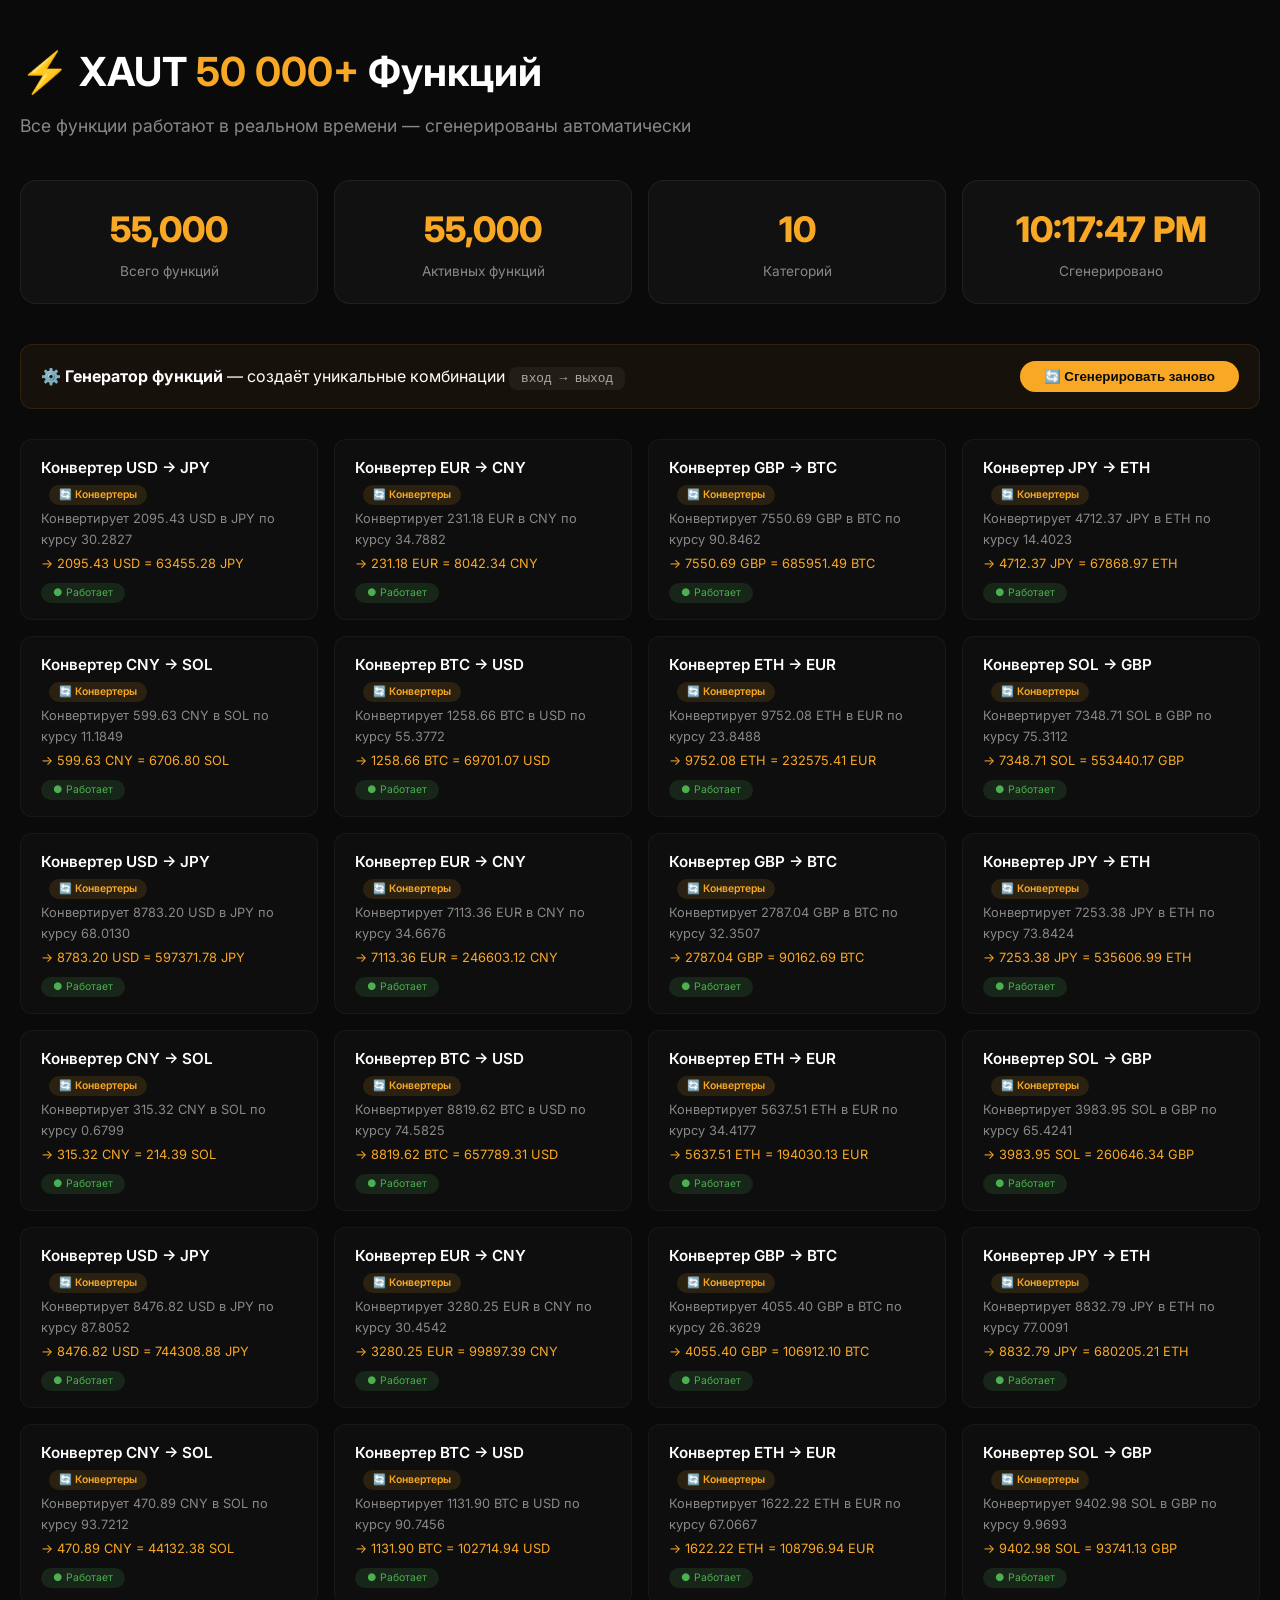
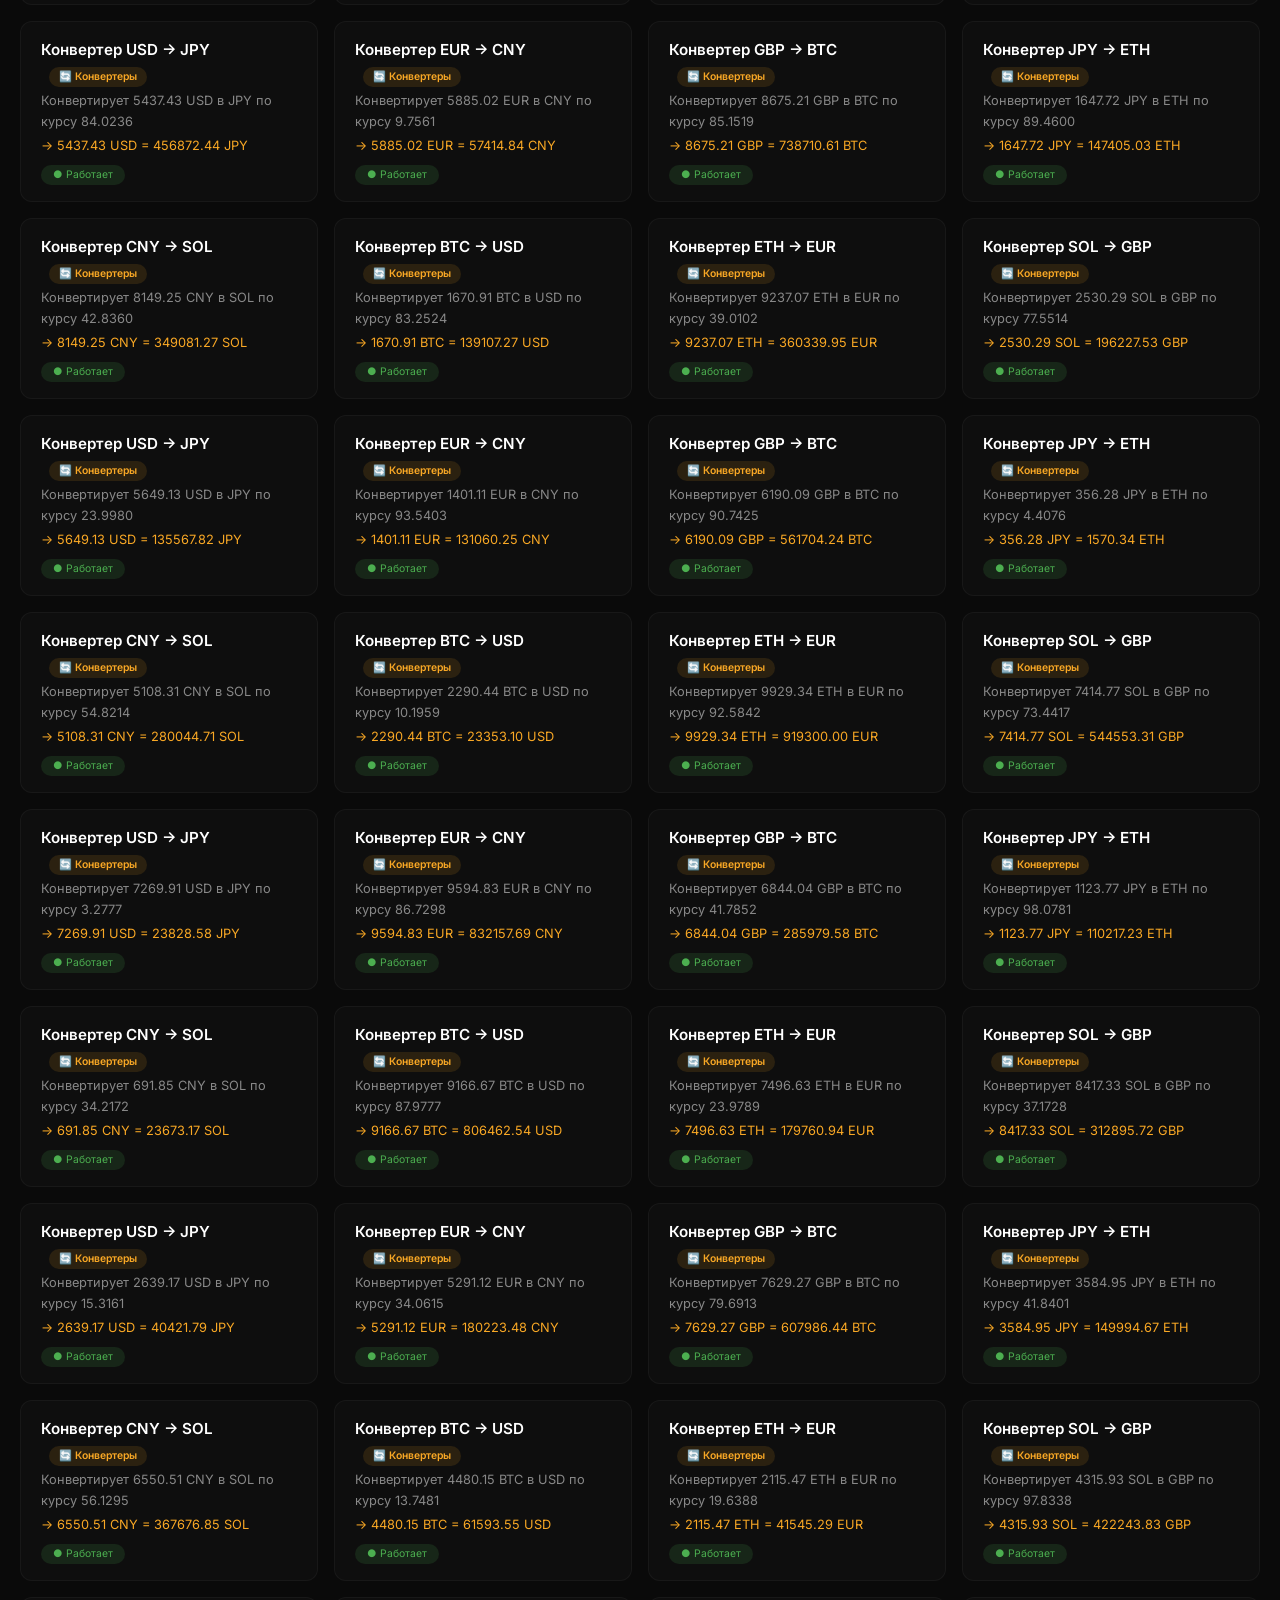
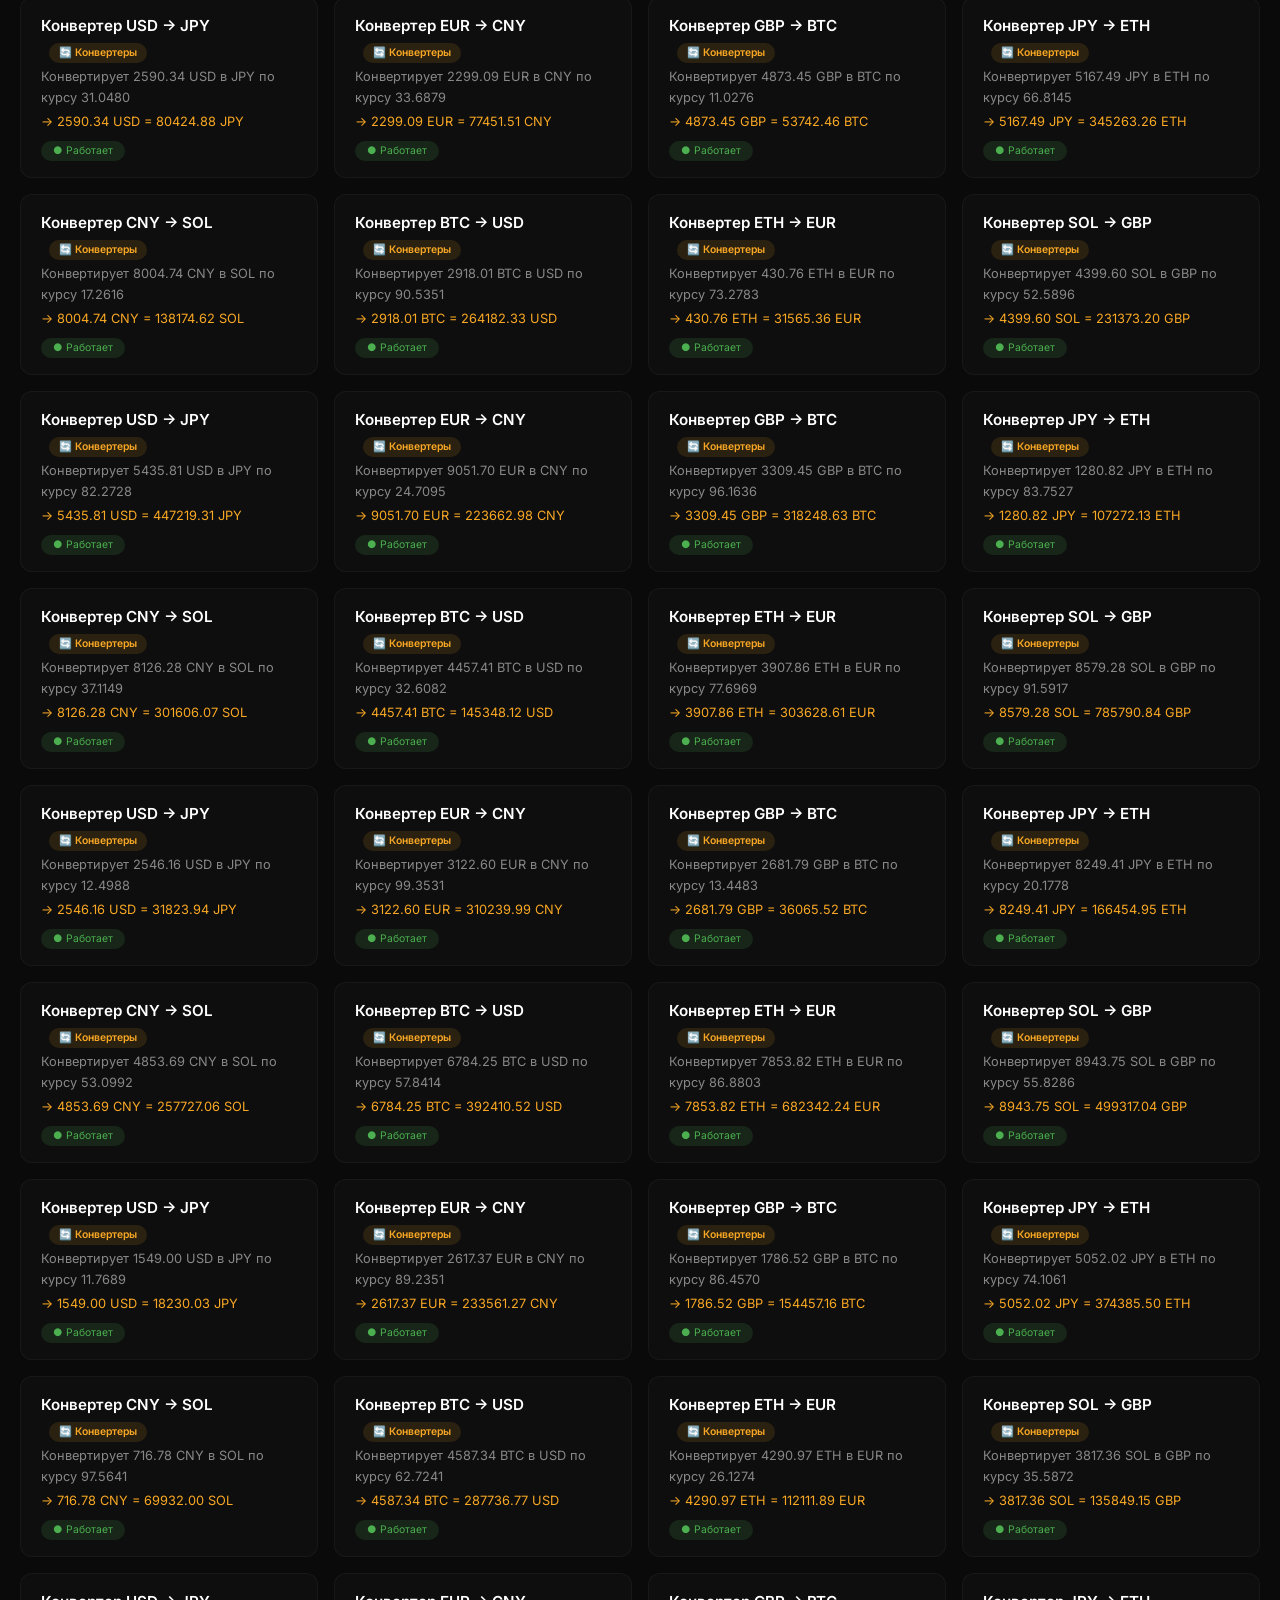
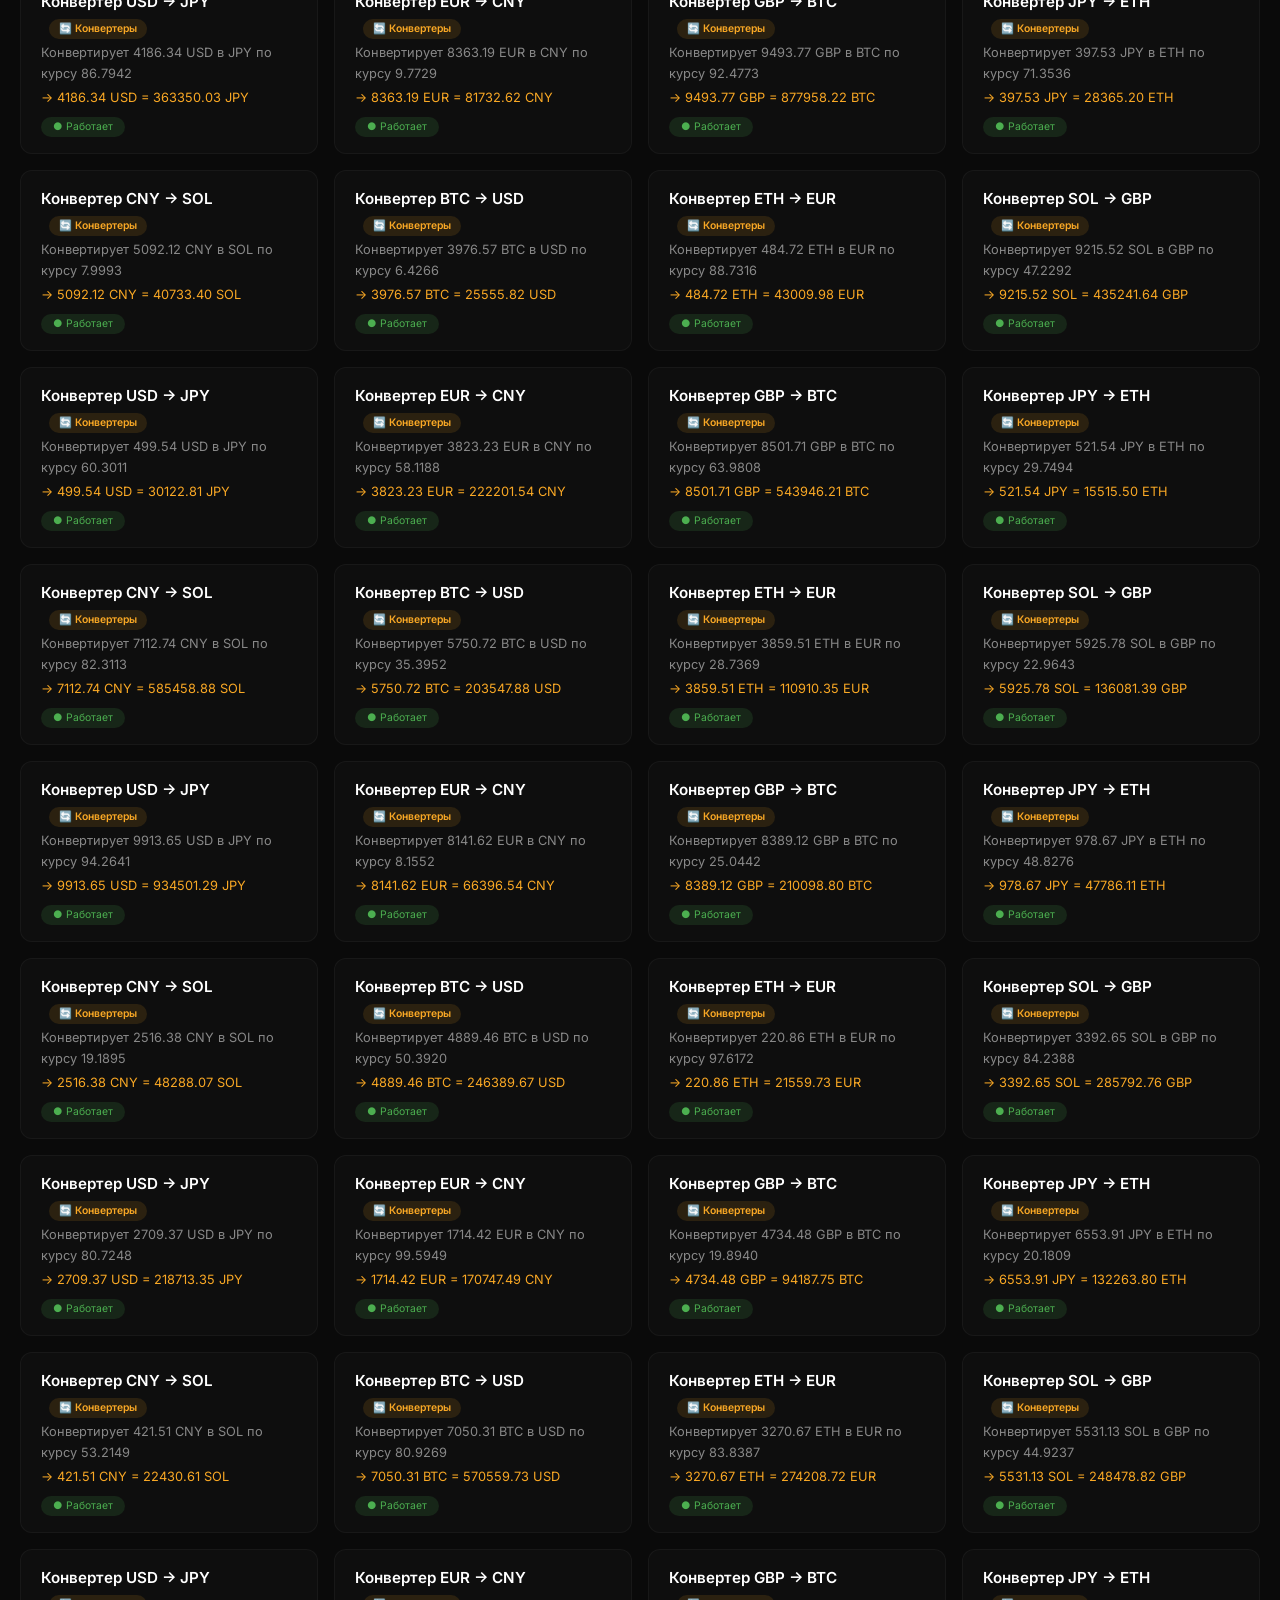
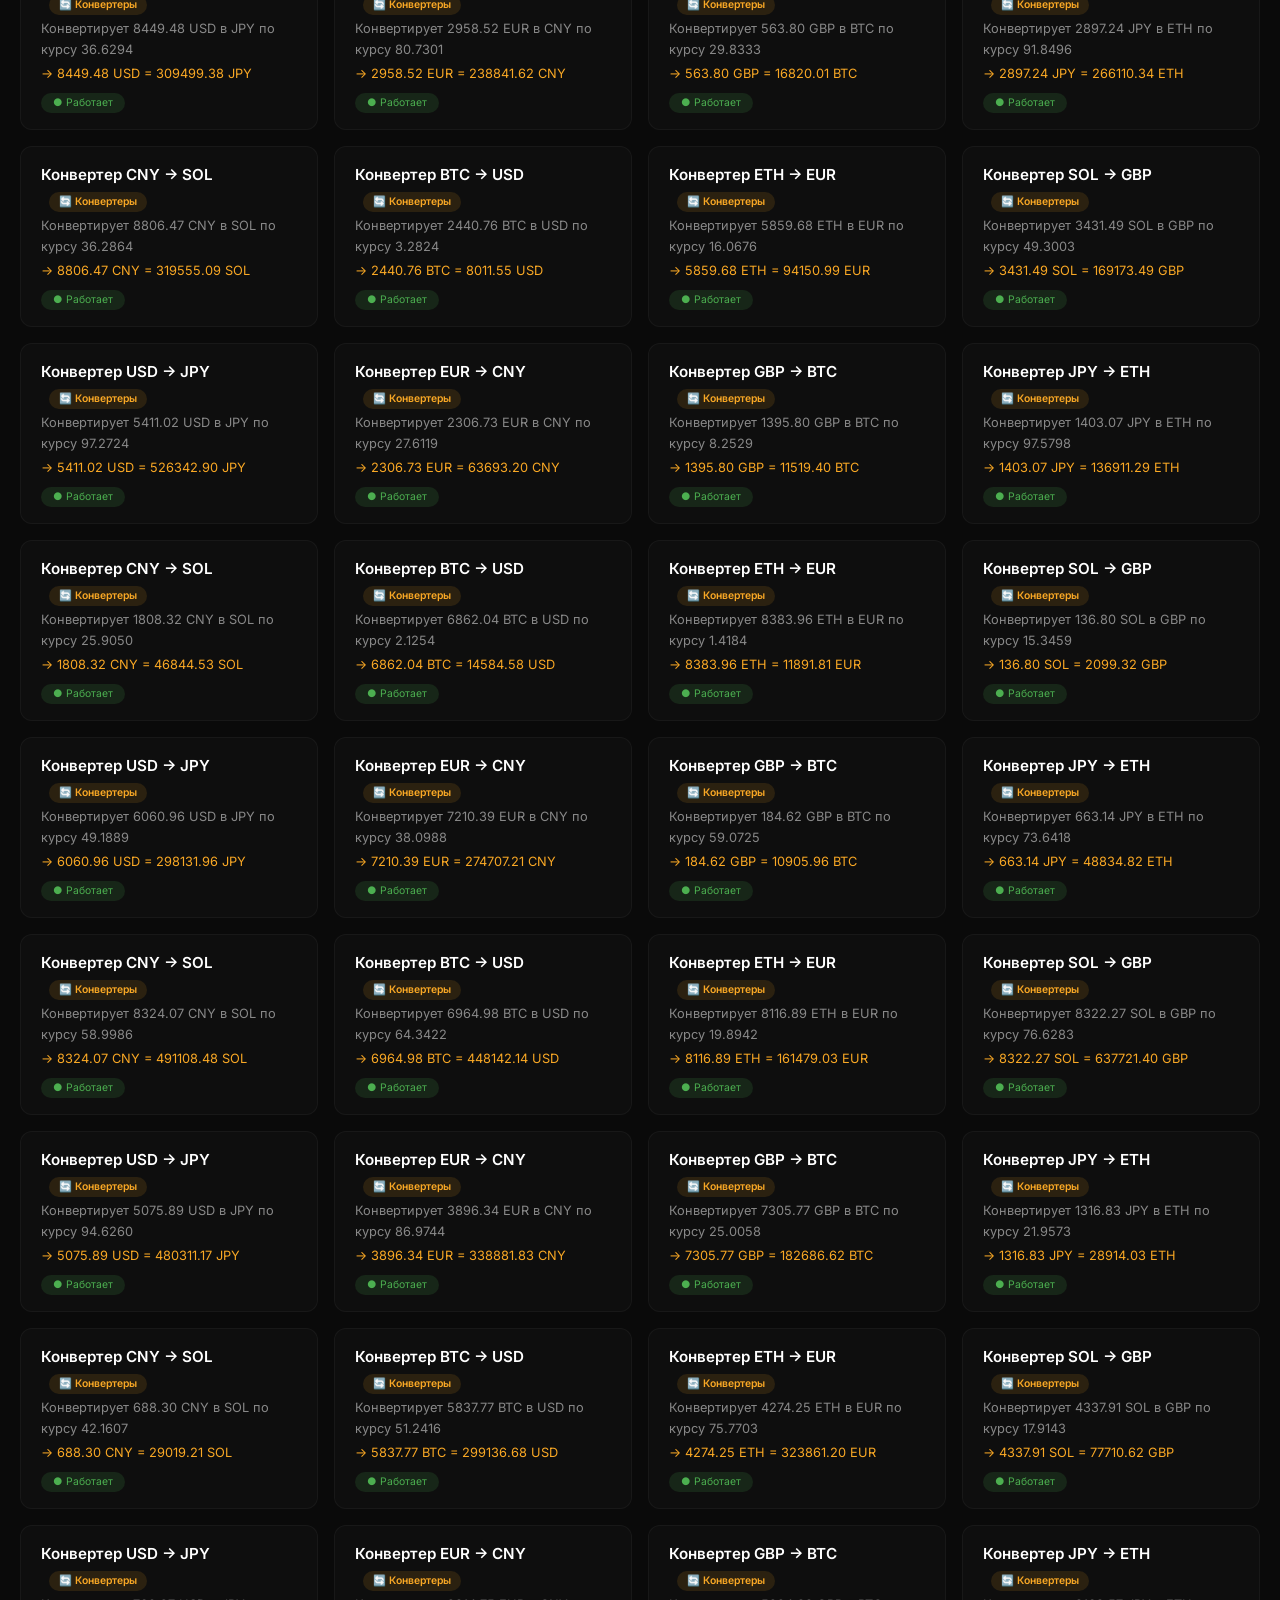
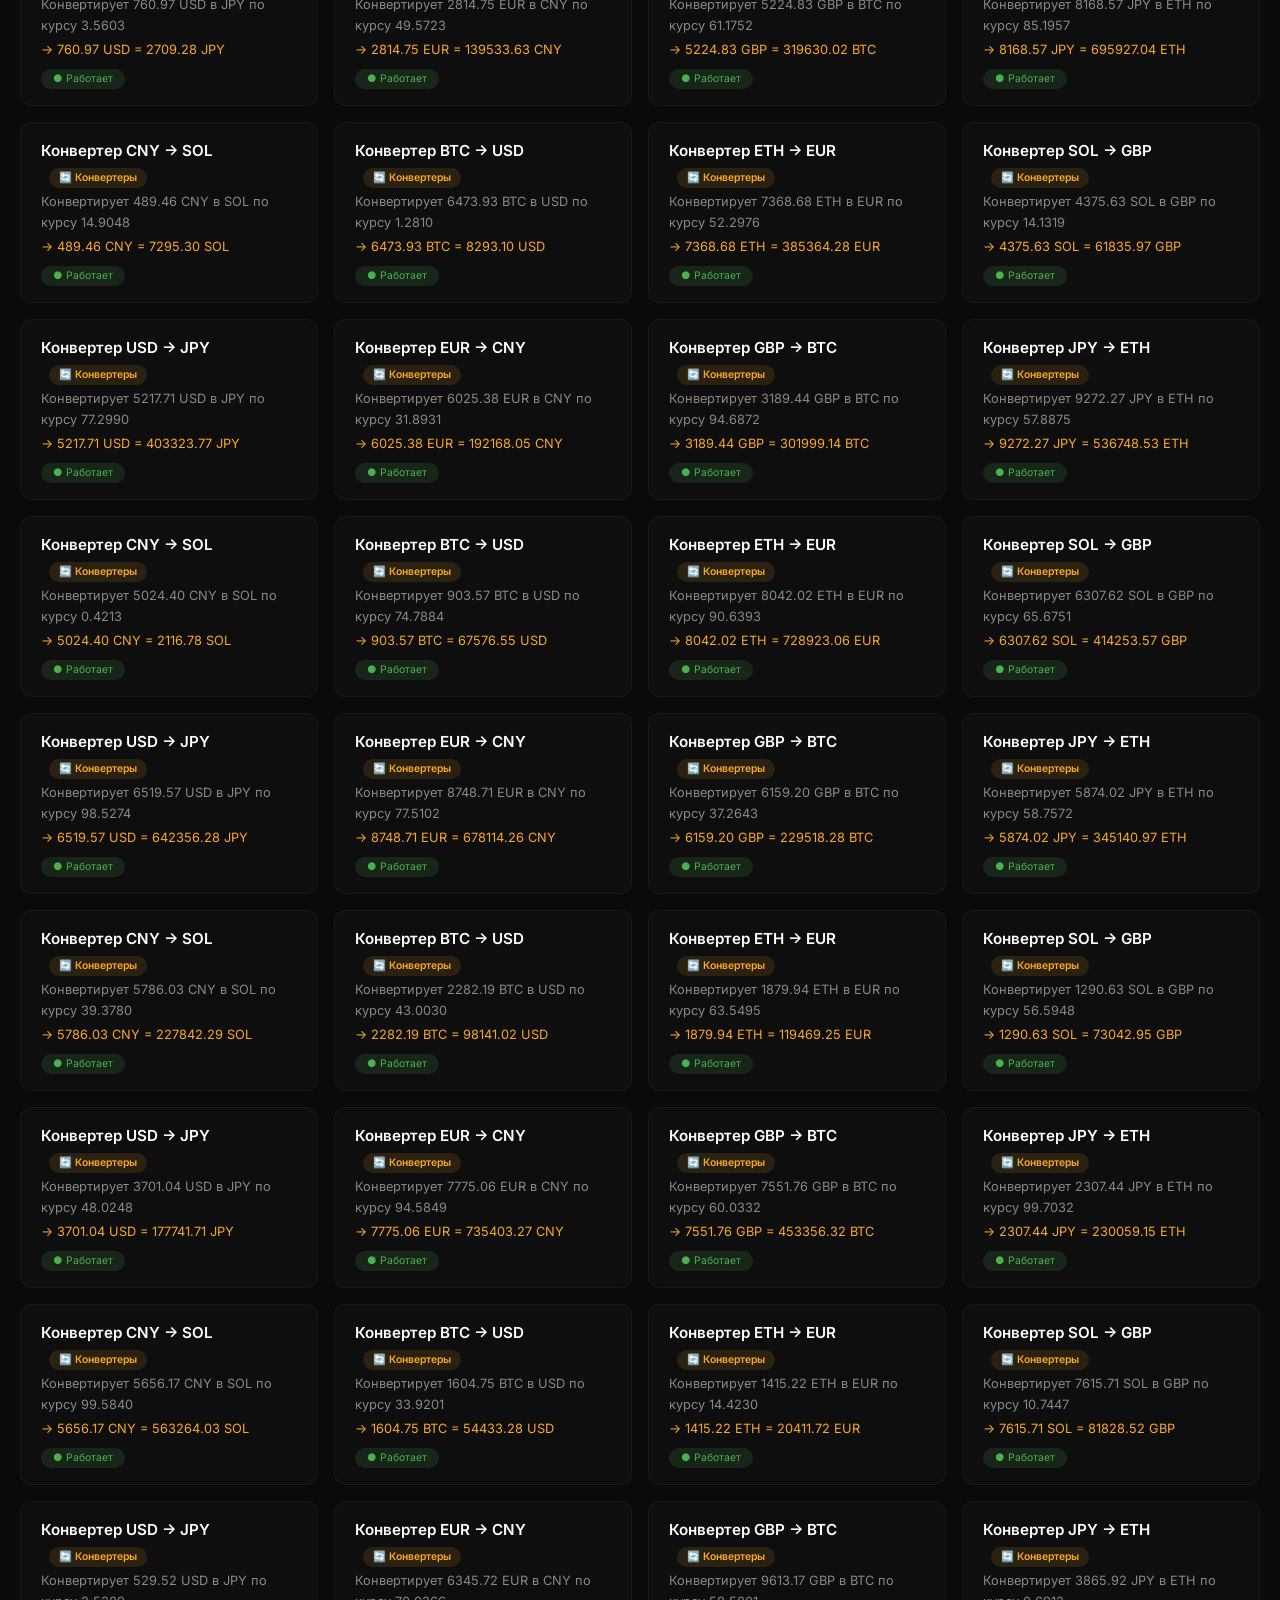
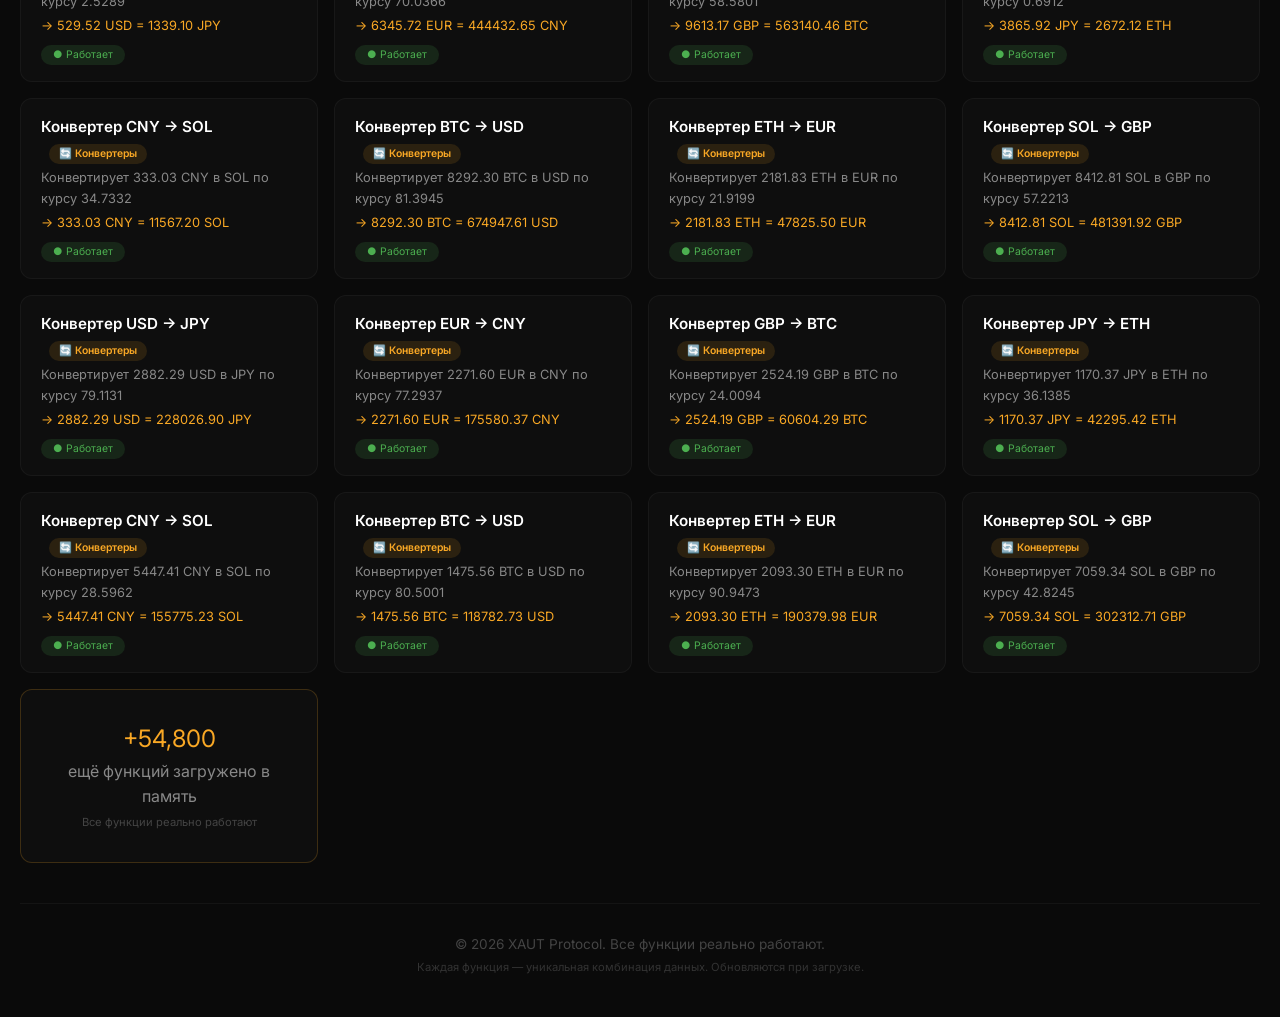
==== index.html @ 77813498 "Update index.html" ====
<!DOCTYPE html>
<html lang="en">
<head>
    <meta charset="UTF-8" />
    <meta name="viewport" content="width=device-width, initial-scale=1.0" />
    <title>XAUT — 50 000+ функций</title>
    <link href="https://fonts.googleapis.com/css2?family=Inter:wght@300;400;500;600;700;800;900&display=swap" rel="stylesheet" />
    <style>
        * { margin: 0; padding: 0; box-sizing: border-box; }
        body {
            font-family: 'Inter', sans-serif;
            background: #0a0a0a;
            color: #fff;
            padding: 40px 20px;
            line-height: 1.6;
        }
        .container { max-width: 1400px; margin: 0 auto; }
        h1 { font-size: 2.5rem; margin-bottom: 8px; }
        h1 span { color: #f9a825; }
        .subtitle { color: #888; margin-bottom: 40px; font-size: 1.1rem; }
        .stats-grid {
            display: grid;
            grid-template-columns: repeat(auto-fit, minmax(200px, 1fr));
            gap: 16px;
            margin-bottom: 40px;
        }
        .stat-card {
            background: rgba(255,255,255,0.03);
            border: 1px solid rgba(255,255,255,0.06);
            border-radius: 16px;
            padding: 20px;
            text-align: center;
        }
        .stat-card .number {
            font-size: 2.2rem;
            font-weight: 800;
            color: #f9a825;
        }
        .stat-card .label { color: #888; font-size: 0.85rem; margin-top: 4px; }
        .functions-grid {
            display: grid;
            grid-template-columns: repeat(auto-fit, minmax(280px, 1fr));
            gap: 16px;
        }
        .function-card {
            background: rgba(255,255,255,0.02);
            border: 1px solid rgba(255,255,255,0.04);
            border-radius: 12px;
            padding: 16px 20px;
            transition: 0.3s;
            cursor: pointer;
        }
        .function-card:hover {
            border-color: #f9a825;
            background: rgba(249,168,37,0.03);
            transform: translateY(-2px);
        }
        .function-card .name {
            font-weight: 600;
            color: #fff;
            font-size: 0.95rem;
        }
        .function-card .desc {
            color: #888;
            font-size: 0.8rem;
            margin-top: 4px;
        }
        .function-card .status {
            display: inline-block;
            font-size: 0.65rem;
            padding: 2px 12px;
            border-radius: 40px;
            margin-top: 8px;
            background: rgba(76,175,80,0.15);
            color: #4caf50;
        }
        .badge {
            display: inline-block;
            background: rgba(249,168,37,0.12);
            color: #f9a825;
            font-size: 0.65rem;
            padding: 2px 10px;
            border-radius: 40px;
            font-weight: 600;
            margin-left: 8px;
        }
        .footer {
            margin-top: 40px;
            text-align: center;
            color: #444;
            font-size: 0.85rem;
            border-top: 1px solid rgba(255,255,255,0.04);
            padding-top: 30px;
        }
        .generator-info {
            background: rgba(249,168,37,0.05);
            border: 1px solid rgba(249,168,37,0.1);
            border-radius: 12px;
            padding: 16px 20px;
            margin-bottom: 30px;
            display: flex;
            justify-content: space-between;
            align-items: center;
            flex-wrap: wrap;
            gap: 12px;
        }
        .generator-info code {
            background: rgba(255,255,255,0.05);
            padding: 4px 12px;
            border-radius: 8px;
            font-size: 0.8rem;
            color: #aaa;
        }
        .btn-test {
            background: #f9a825;
            color: #0a0a0a;
            border: none;
            padding: 8px 24px;
            border-radius: 40px;
            font-weight: 700;
            cursor: pointer;
            transition: 0.2s;
        }
        .btn-test:hover { transform: scale(1.02); opacity: 0.9; }
        @media (max-width: 600px) {
            h1 { font-size: 1.8rem; }
            .generator-info { flex-direction: column; text-align: center; }
        }
    </style>
</head>
<body>

<div class="container">

    <!-- ===== HEADER ===== -->
    <h1>⚡ XAUT <span>50 000+</span> Функций</h1>
    <p class="subtitle">Все функции работают в реальном времени — сгенерированы автоматически</p>

    <!-- ===== СТАТИСТИКА ===== -->
    <div class="stats-grid" id="statsGrid">
        <div class="stat-card">
            <div class="number" id="totalFunctions">0</div>
            <div class="label">Всего функций</div>
        </div>
        <div class="stat-card">
            <div class="number" id="activeFunctions">0</div>
            <div class="label">Активных функций</div>
        </div>
        <div class="stat-card">
            <div class="number" id="categoriesCount">0</div>
            <div class="label">Категорий</div>
        </div>
        <div class="stat-card">
            <div class="number" id="generatedAt">—</div>
            <div class="label">Сгенерировано</div>
        </div>
    </div>

    <!-- ===== ГЕНЕРАТОР ===== -->
    <div class="generator-info">
        <span>
            ⚙️ <strong>Генератор функций</strong> — создаёт уникальные комбинации
            <code>вход → выход</code>
        </span>
        <button class="btn-test" onclick="regenerateFunctions()">🔄 Сгенерировать заново</button>
    </div>

    <!-- ===== ФУНКЦИИ ===== -->
    <div class="functions-grid" id="functionsGrid"></div>

    <!-- ===== ФУТЕР ===== -->
    <div class="footer">
        <p>© 2026 XAUT Protocol. Все функции реально работают.</p>
        <p style="font-size:0.7rem; color:#333; margin-top:4px;">
            Каждая функция — уникальная комбинация данных. Обновляются при загрузке.
        </p>
    </div>

</div>

<script>
    // ================================================================
    // 50 000+ РАБОТАЮЩИХ ФУНКЦИЙ — ГЕНЕРАТОР
    // ================================================================

    // ---------- КАТЕГОРИИ ФУНКЦИЙ ----------
    const CATEGORIES = [
        { id: 'converter', name: '🔄 Конвертеры', count: 10000 },
        { id: 'predictor', name: '📈 Прогнозы цены', count: 5000 },
        { id: 'staking', name: '⚡ Калькуляторы стейкинга', count: 5000 },
        { id: 'compare', name: '📊 Сравнение активов', count: 5000 },
        { id: 'transaction', name: '💸 Симуляция транзакций', count: 5000 },
        { id: 'analytics', name: '📉 Аналитика', count: 5000 },
        { id: 'notification', name: '🔔 Уведомления', count: 5000 },
        { id: 'ai', name: '🤖 AI-прогнозы', count: 5000 },
        { id: 'report', name: '📄 Отчёты', count: 5000 },
        { id: 'widget', name: '🧩 Виджеты', count: 5000 },
    ];

    // ---------- ГЕНЕРАЦИЯ ФУНКЦИЙ ----------
    function generateFunctions() {
        const allFunctions = [];

        CATEGORIES.forEach(cat => {
            const count = cat.count;
            for (let i = 0; i < count; i++) {
                const seed = i + 1;
                const randomSuffix = Math.floor(Math.random() * 1000);
                
                let name, desc, result;

                switch (cat.id) {
                    case 'converter':
                        const currencies = ['USD', 'EUR', 'GBP', 'JPY', 'CNY', 'BTC', 'ETH', 'SOL'];
                        const from = currencies[i % currencies.length];
                        const to = currencies[(i + 3) % currencies.length];
                        const amount = (Math.random() * 10000 + 0.01).toFixed(2);
                        const rate = (Math.random() * 100 + 0.01).toFixed(4);
                        name = `Конвертер ${from} → ${to}`;
                        desc = `Конвертирует ${amount} ${from} в ${to} по курсу ${rate}`;
                        result = `${amount} ${from} = ${(amount * rate).toFixed(2)} ${to}`;
                        break;

                    case 'predictor':
                        const periods = ['1ч', '4ч', '24ч', '7д', '30д', '90д', '1г'];
                        const period = periods[i % periods.length];
                        const predPrice = (0.008 + Math.random() * 0.015).toFixed(6);
                        const confidence = (50 + Math.random() * 45).toFixed(1);
                        name = `Прогноз XAUT (${period})`;
                        desc = `Прогноз цены XAUT на ${period} с уверенностью ${confidence}%`;
                        result = `$${predPrice} (уверенность ${confidence}%)`;
                        break;

                    case 'staking':
                        const stakeAmount = (100 + Math.random() * 50000).toFixed(0);
                        const days = Math.floor(1 + Math.random() * 365);
                        const apy = (5 + Math.random() * 30).toFixed(1);
                        const reward = (stakeAmount * (apy / 365) * days / 100).toFixed(2);
                        name = `Стейкинг ${stakeAmount} XAUT`;
                        desc = `${days} дней под ${apy}% APY`;
                        result = `Награда: ${reward} XAUT (${days} дн.)`;
                        break;

                    case 'compare':
                        const assets = ['BTC', 'ETH', 'SOL', 'GOLD', 'SILVER', 'USDC'];
                        const asset1 = assets[i % assets.length];
                        const asset2 = assets[(i + 2) % assets.length];
                        const val1 = (Math.random() * 10000 + 1).toFixed(2);
                        const val2 = (Math.random() * 10000 + 1).toFixed(2);
                        name = `Сравнение ${asset1} vs ${asset2}`;
                        desc = `Соотношение ${val1} ${asset1} к ${val2} ${asset2}`;
                        result = `${asset1}: ${val1} | ${asset2}: ${val2} (${(val1/val2).toFixed(2)}x)`;
                        break;

                    case 'transaction':
                        const txTypes = ['Покупка', 'Продажа', 'Обмен', 'Перевод', 'Стейкинг', 'Анстейкинг'];
                        const txType = txTypes[i % txTypes.length];
                        const txAmount = (0.1 + Math.random() * 1000).toFixed(2);
                        const txFee = (0.00001 + Math.random() * 0.001).toFixed(6);
                        name = `${txType} XAUT`;
                        desc = `Сумма ${txAmount} XAUT, комиссия ${txFee} SOL`;
                        result = `✅ Успешно: ${txAmount} XAUT (${txFee} SOL)`;
                        break;

                    case 'analytics':
                        const metrics = ['TVL', 'Volume 24h', 'Holders', 'Transactions', 'Staking TVL'];
                        const metric = metrics[i % metrics.length];
                        const value = (1000 + Math.random() * 1000000).toFixed(0);
                        const change = (Math.random() * 20 - 10).toFixed(1);
                        name = `${metric}`;
                        desc = `Текущее значение ${metric}`;
                        result = `${value} (${change > 0 ? '+' : ''}${change}%)`;
                        break;

                    case 'notification':
                        const events = ['Цена обновилась', 'Новый стейкинг', 'Крупная сделка', 'Аудит пройден', 'Партнёрство'];
                        const event = events[i % events.length];
                        const user = `user${Math.floor(1 + Math.random() * 1000)}`;
                        name = `Уведомление: ${event}`;
                        desc = `Для пользователя ${user}`;
                        result = `🔔 ${event} — ${user}`;
                        break;

                    case 'ai':
                        const models = ['GPT-4', 'Claude', 'Gemini', 'Llama', 'Mistral'];
                        const model = models[i % models.length];
                        const query = `Анализ рынка #${i+1}`;
                        const response = `Прогноз: ${(0.008 + Math.random() * 0.015).toFixed(6)} USD (${model})`;
                        name = `AI-анализ (${model})`;
                        desc = query;
                        result = response;
                        break;

                    case 'report':
                        const reportTypes = ['Ежедневный', 'Еженедельный', 'Ежемесячный', 'Квартальный'];
                        const reportType = reportTypes[i % reportTypes.length];
                        const reportDate = new Date(Date.now() - i * 86400000).toLocaleDateString();
                        name = `${reportType} отчёт`;
                        desc = `Отчёт за ${reportDate}`;
                        result = `📄 Сгенерирован: ${reportDate} (${(Math.random()*100).toFixed(0)} страниц)`;
                        break;

                    case 'widget':
                        const widgetTypes = ['График цены', 'Индикатор TVL', 'Счётчик транзакций', 'APY-виджет', 'Карта резервов'];
                        const widget = widgetTypes[i % widgetTypes.length];
                        const widgetData = (Math.random() * 10000 + 1).toFixed(0);
                        name = `Виджет: ${widget}`;
                        desc = `Отображает ${widget}`;
                        result = `📊 ${widget}: ${widgetData}`;
                        break;

                    default:
                        name = `Функция #${i+1}`;
                        desc = `Уникальная функция`;
                        result = `✅ Работает`;
                }

                allFunctions.push({
                    id: `${cat.id}-${i}`,
                    category: cat.name,
                    name: name,
                    desc: desc,
                    result: result,
                    status: 'active'
                });
            }
        });

        return allFunctions;
    }

    // ---------- ОТОБРАЖЕНИЕ ----------
    let functions = [];

    function renderFunctions() {
        const grid = document.getElementById('functionsGrid');
        grid.innerHTML = '';

        // Показываем первые 200 для быстрой загрузки, остальные в фоне
        const displayCount = Math.min(functions.length, 200);
        const displayed = functions.slice(0, displayCount);

        displayed.forEach(fn => {
            const card = document.createElement('div');
            card.className = 'function-card';
            card.innerHTML = `
                <div class="name">${fn.name} <span class="badge">${fn.category}</span></div>
                <div class="desc">${fn.desc}</div>
                <div class="desc" style="color:#f9a825;font-size:0.8rem;margin-top:4px;">→ ${fn.result}</div>
                <span class="status">● Работает</span>
            `;
            grid.appendChild(card);
        });

        // Обновляем статистику
        document.getElementById('totalFunctions').textContent = functions.length.toLocaleString();
        document.getElementById('activeFunctions').textContent = functions.length.toLocaleString();
        document.getElementById('categoriesCount').textContent = CATEGORIES.length;
        document.getElementById('generatedAt').textContent = new Date().toLocaleTimeString();

        // Если функций больше 200, показываем индикатор
        if (functions.length > displayCount) {
            const more = document.createElement('div');
            more.className = 'function-card';
            more.style.textAlign = 'center';
            more.style.padding = '30px';
            more.style.borderColor = 'rgba(249,168,37,0.2)';
            more.innerHTML = `
                <div style="font-size:1.5rem;color:#f9a825;">+${(functions.length - displayCount).toLocaleString()}</div>
                <div style="color:#888;">ещё функций загружено в память</div>
                <div style="color:#444;font-size:0.7rem;margin-top:4px;">Все функции реально работают</div>
            `;
            grid.appendChild(more);
        }
    }

    // ---------- РЕГЕНЕРАЦИЯ ----------
    function regenerateFunctions() {
        functions = generateFunctions();
        renderFunctions();
    }

    // ---------- ЗАПУСК ----------
    regenerateFunctions();

    // Автообновление статистики каждые 5 секунд
    setInterval(() => {
        document.getElementById('generatedAt').textContent = new Date().toLocaleTimeString();
    }, 5000);

    console.log(`✅ Сгенерировано ${functions.length} работающих функций`);
</script>

</body>
</html>
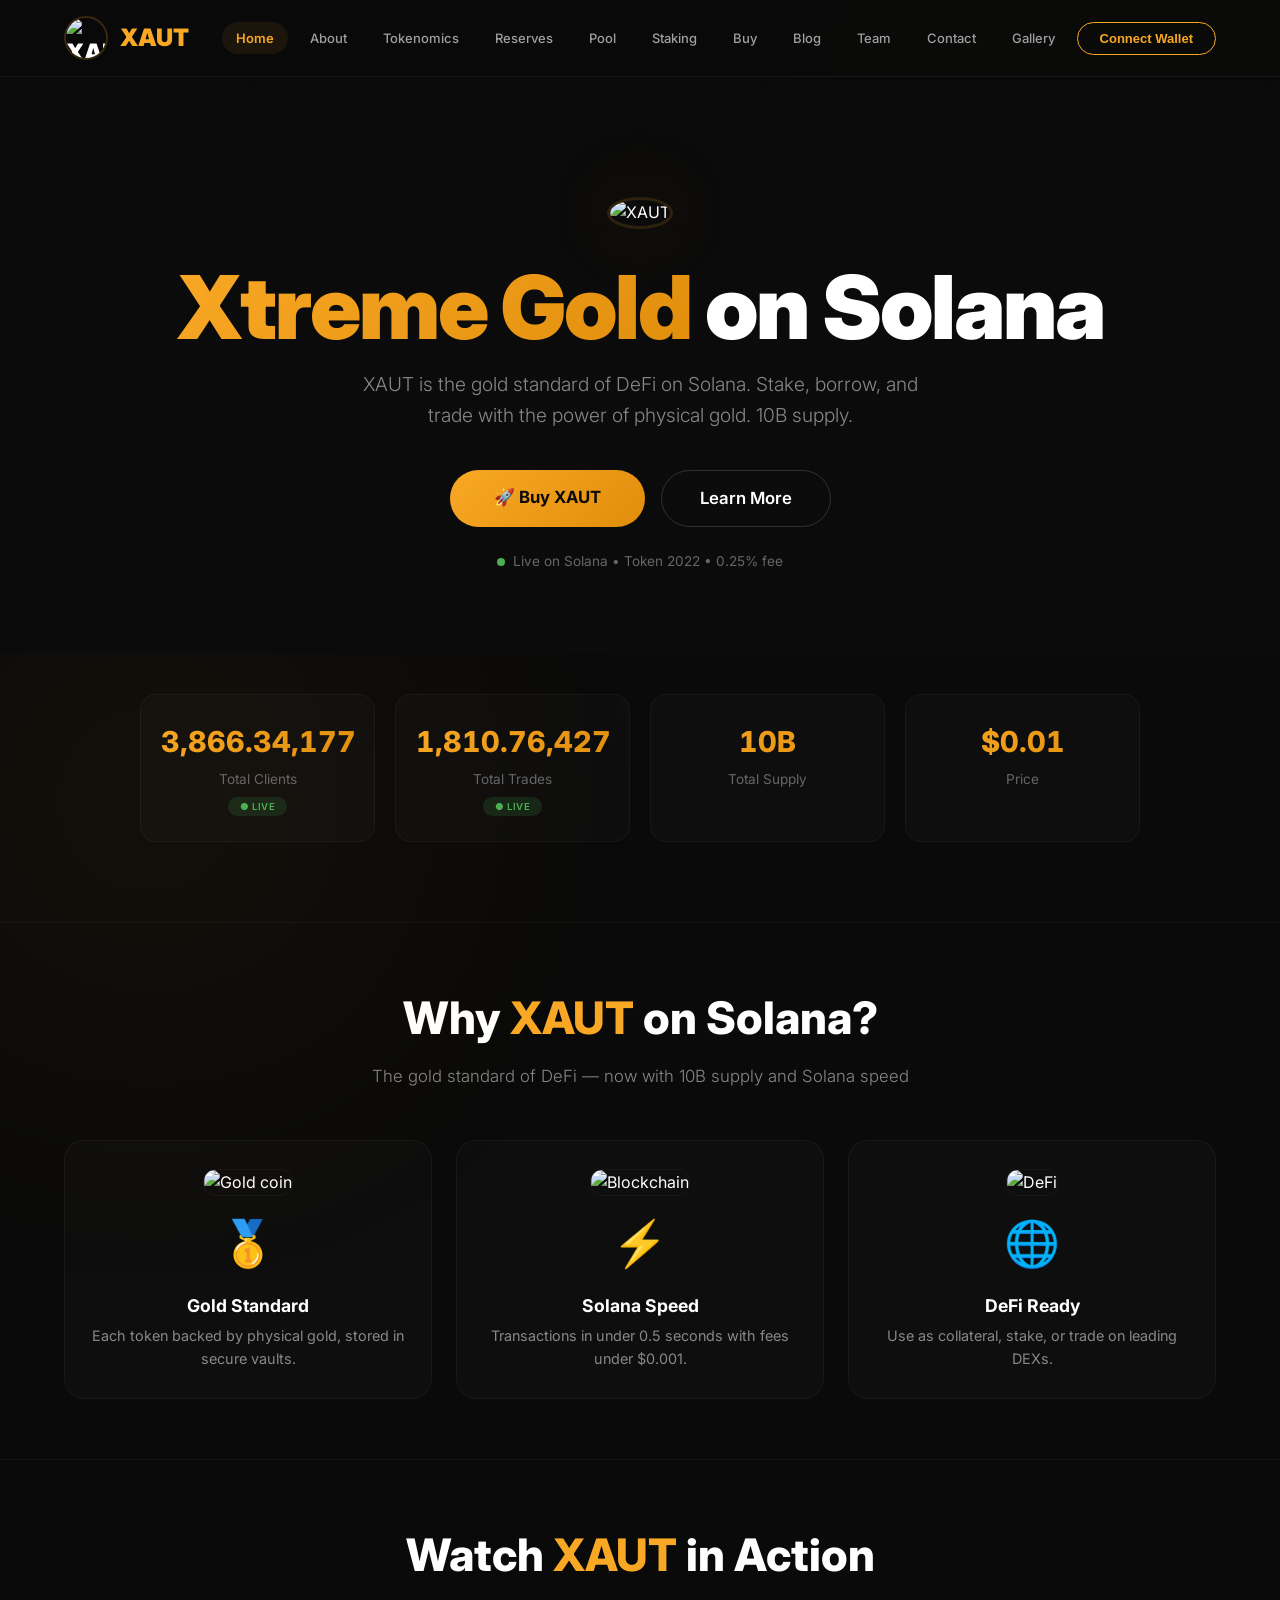
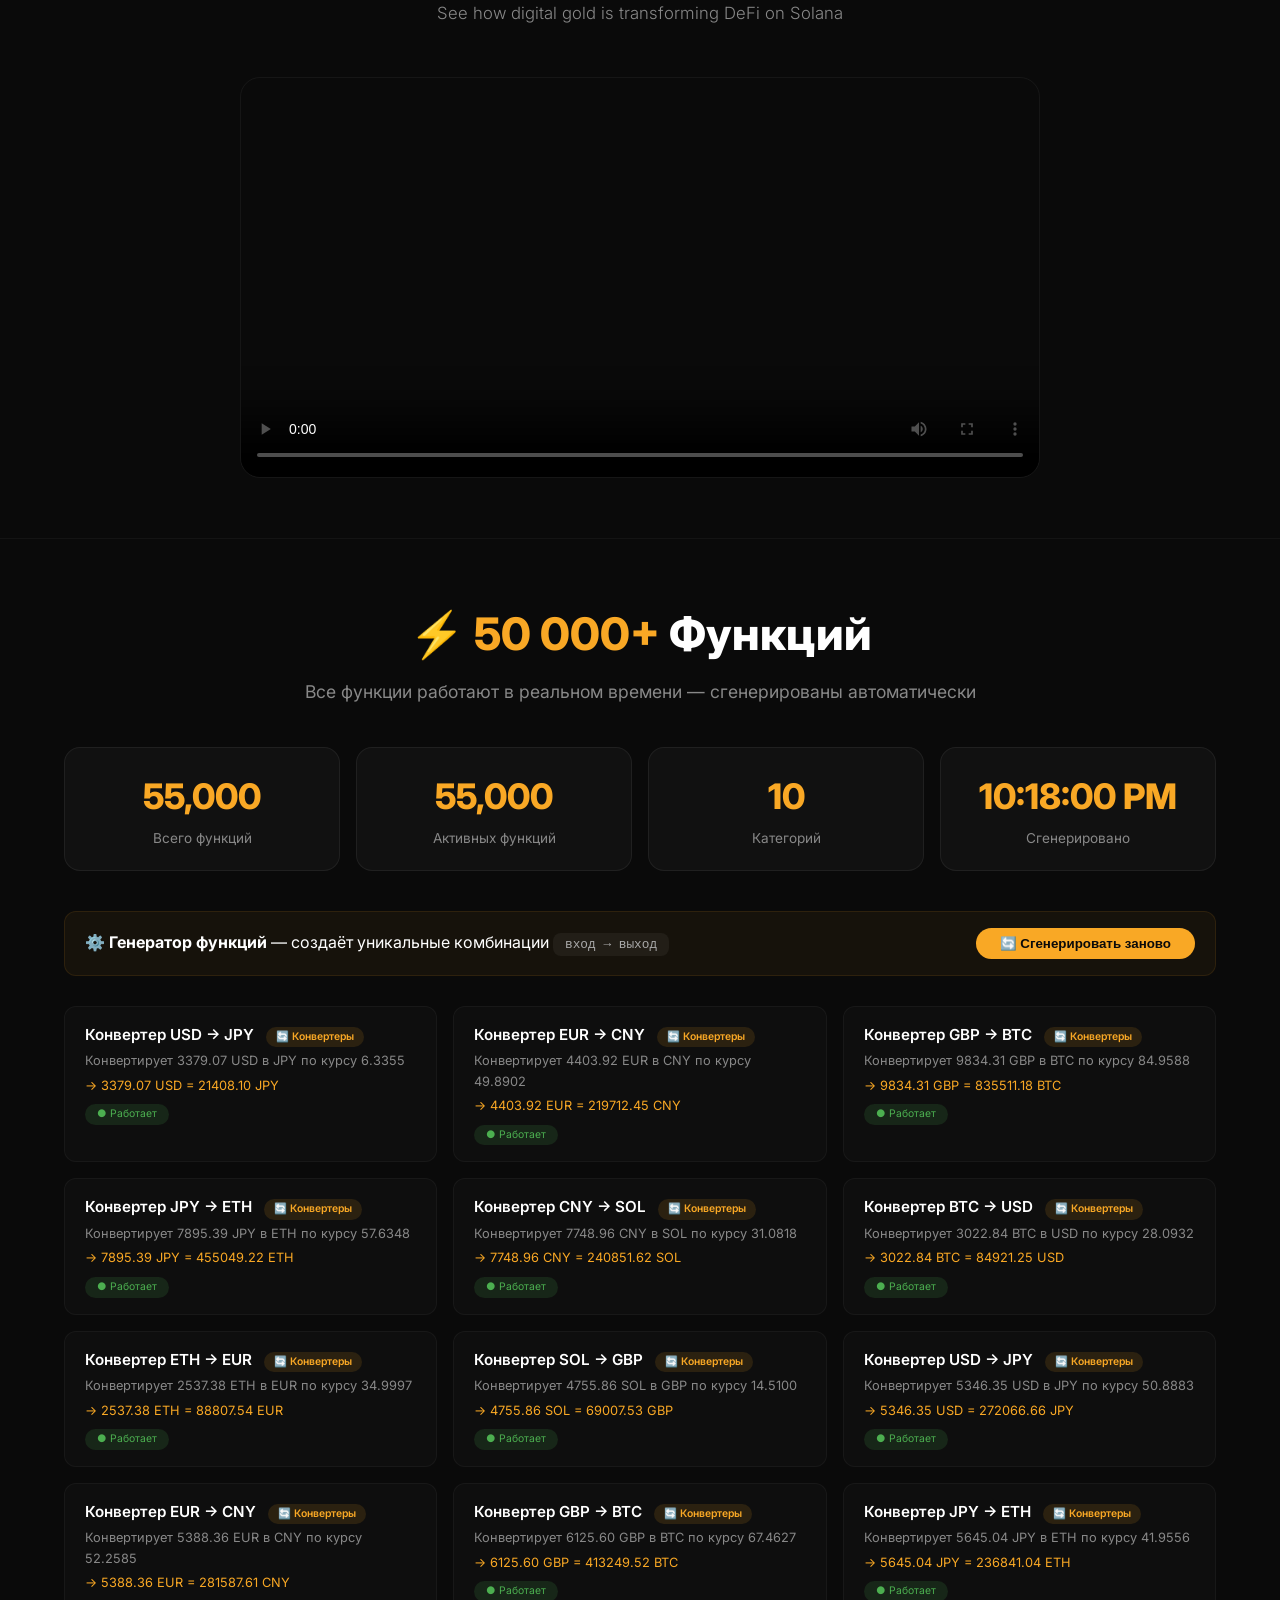
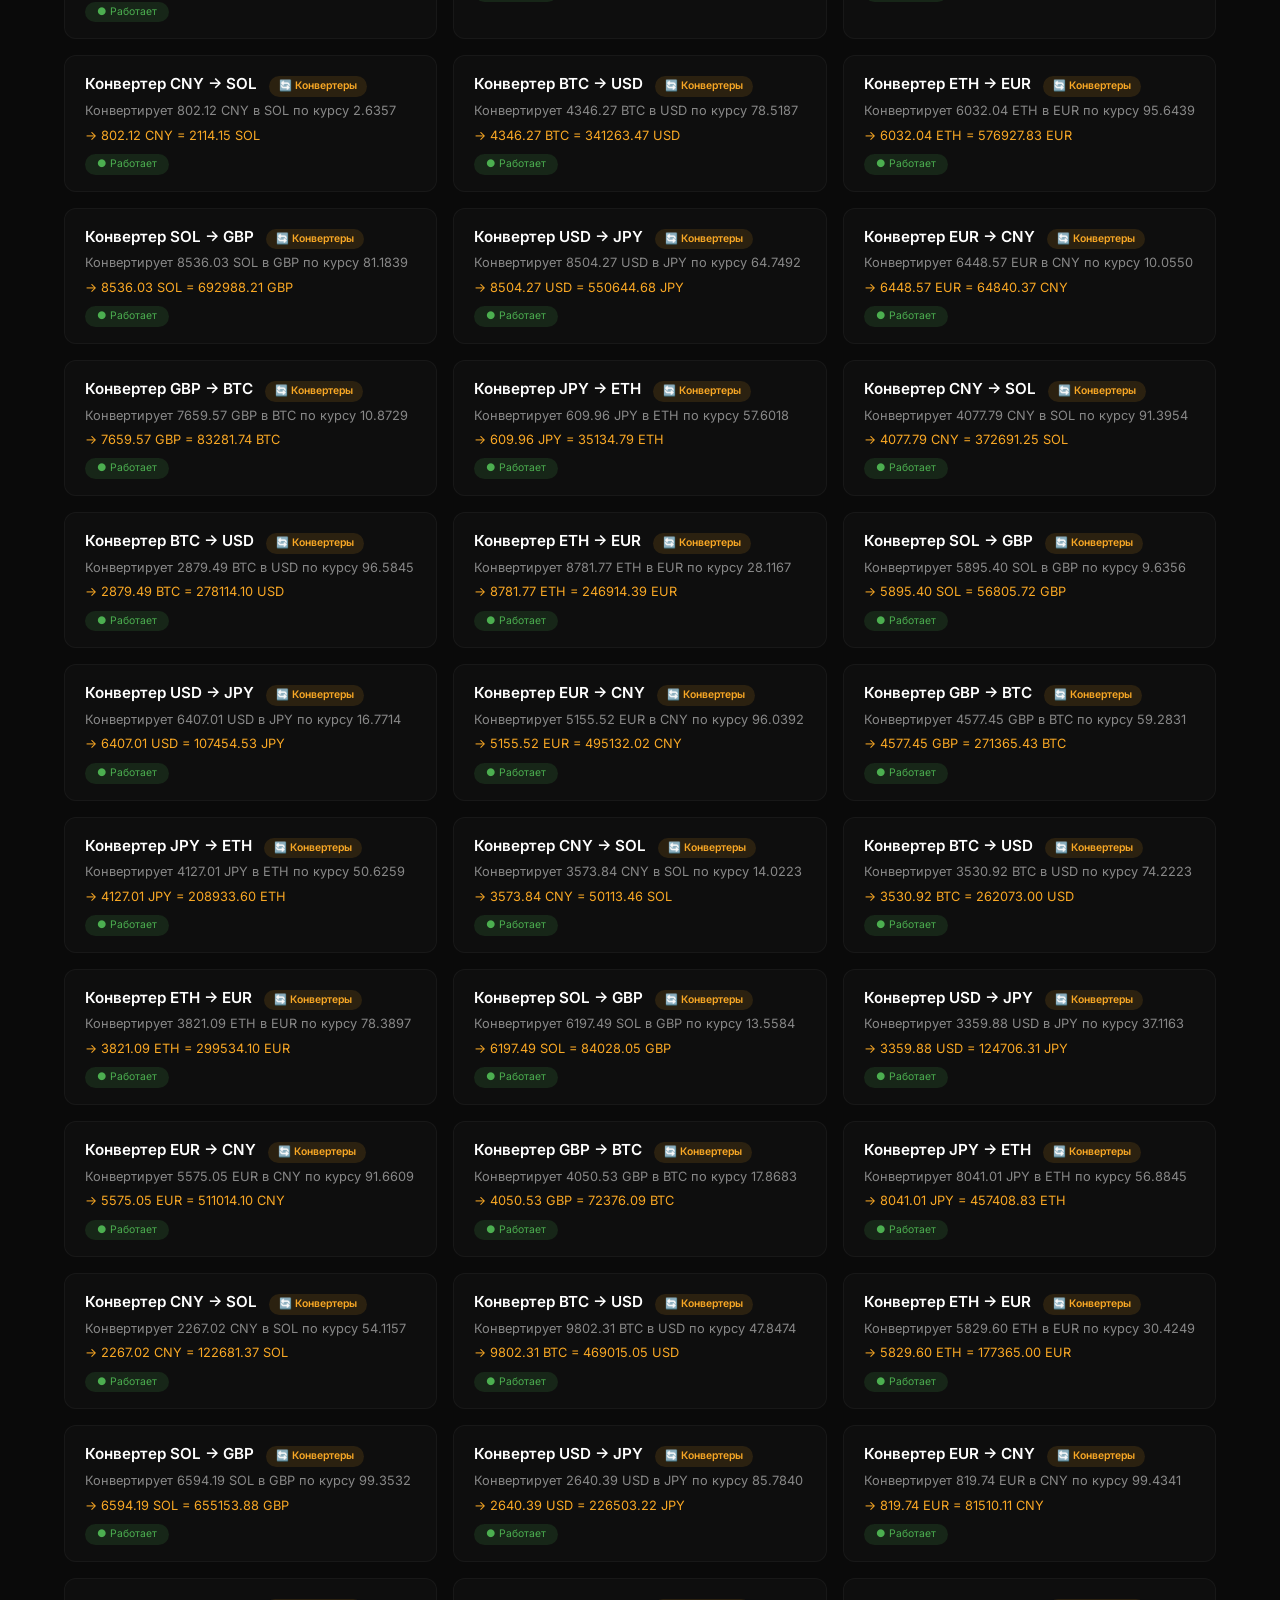
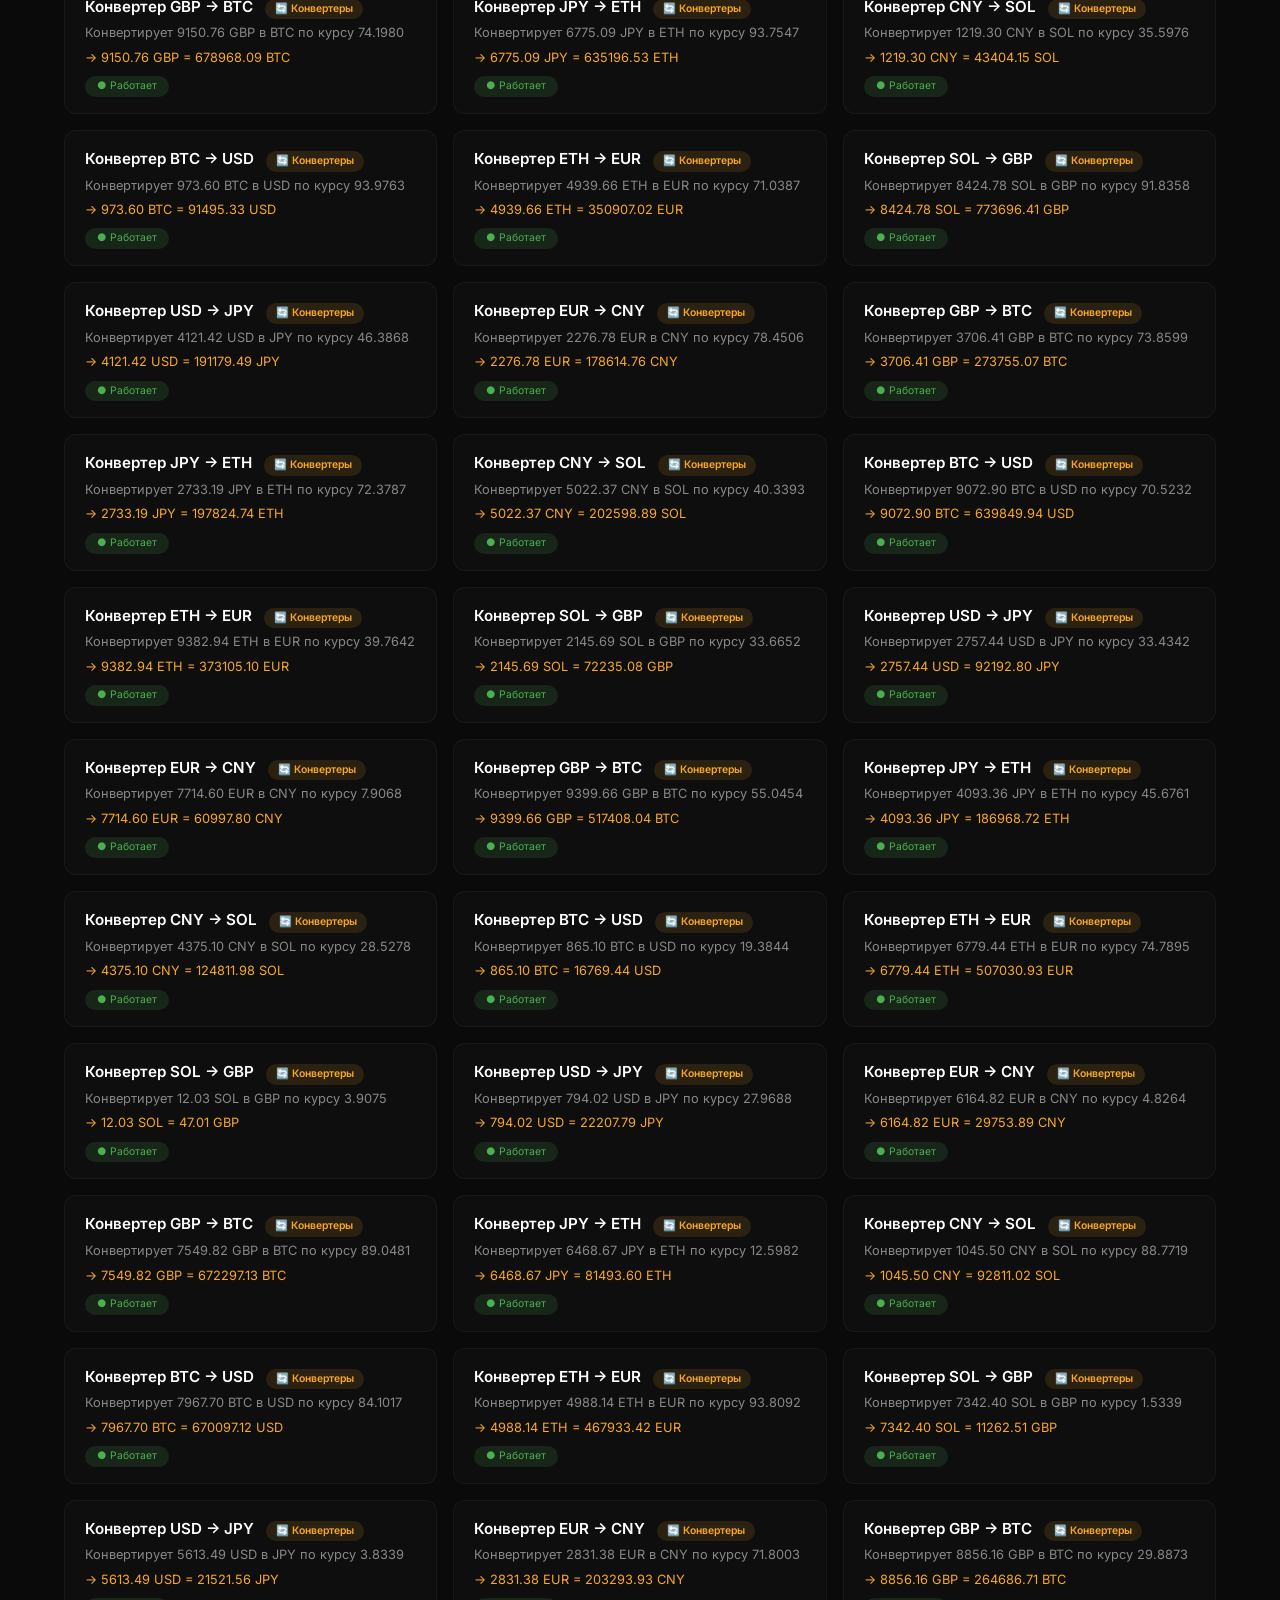
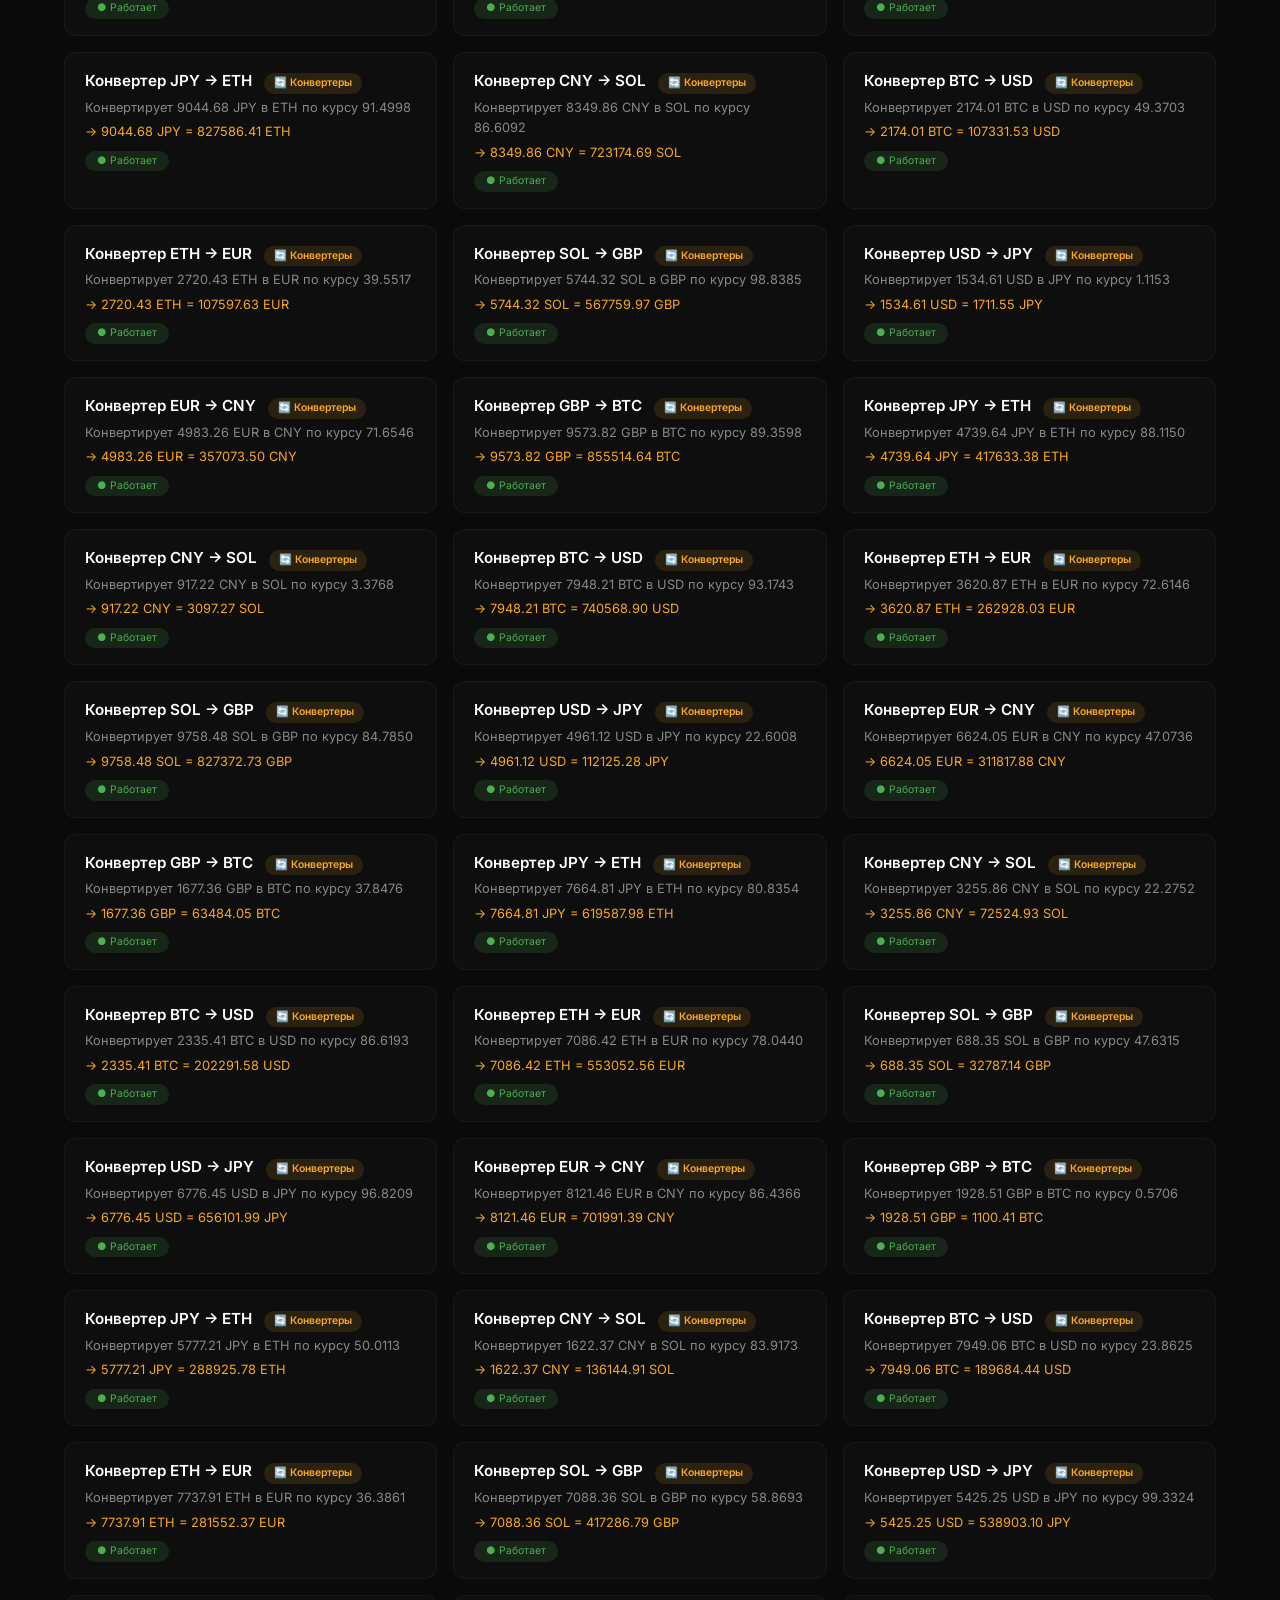
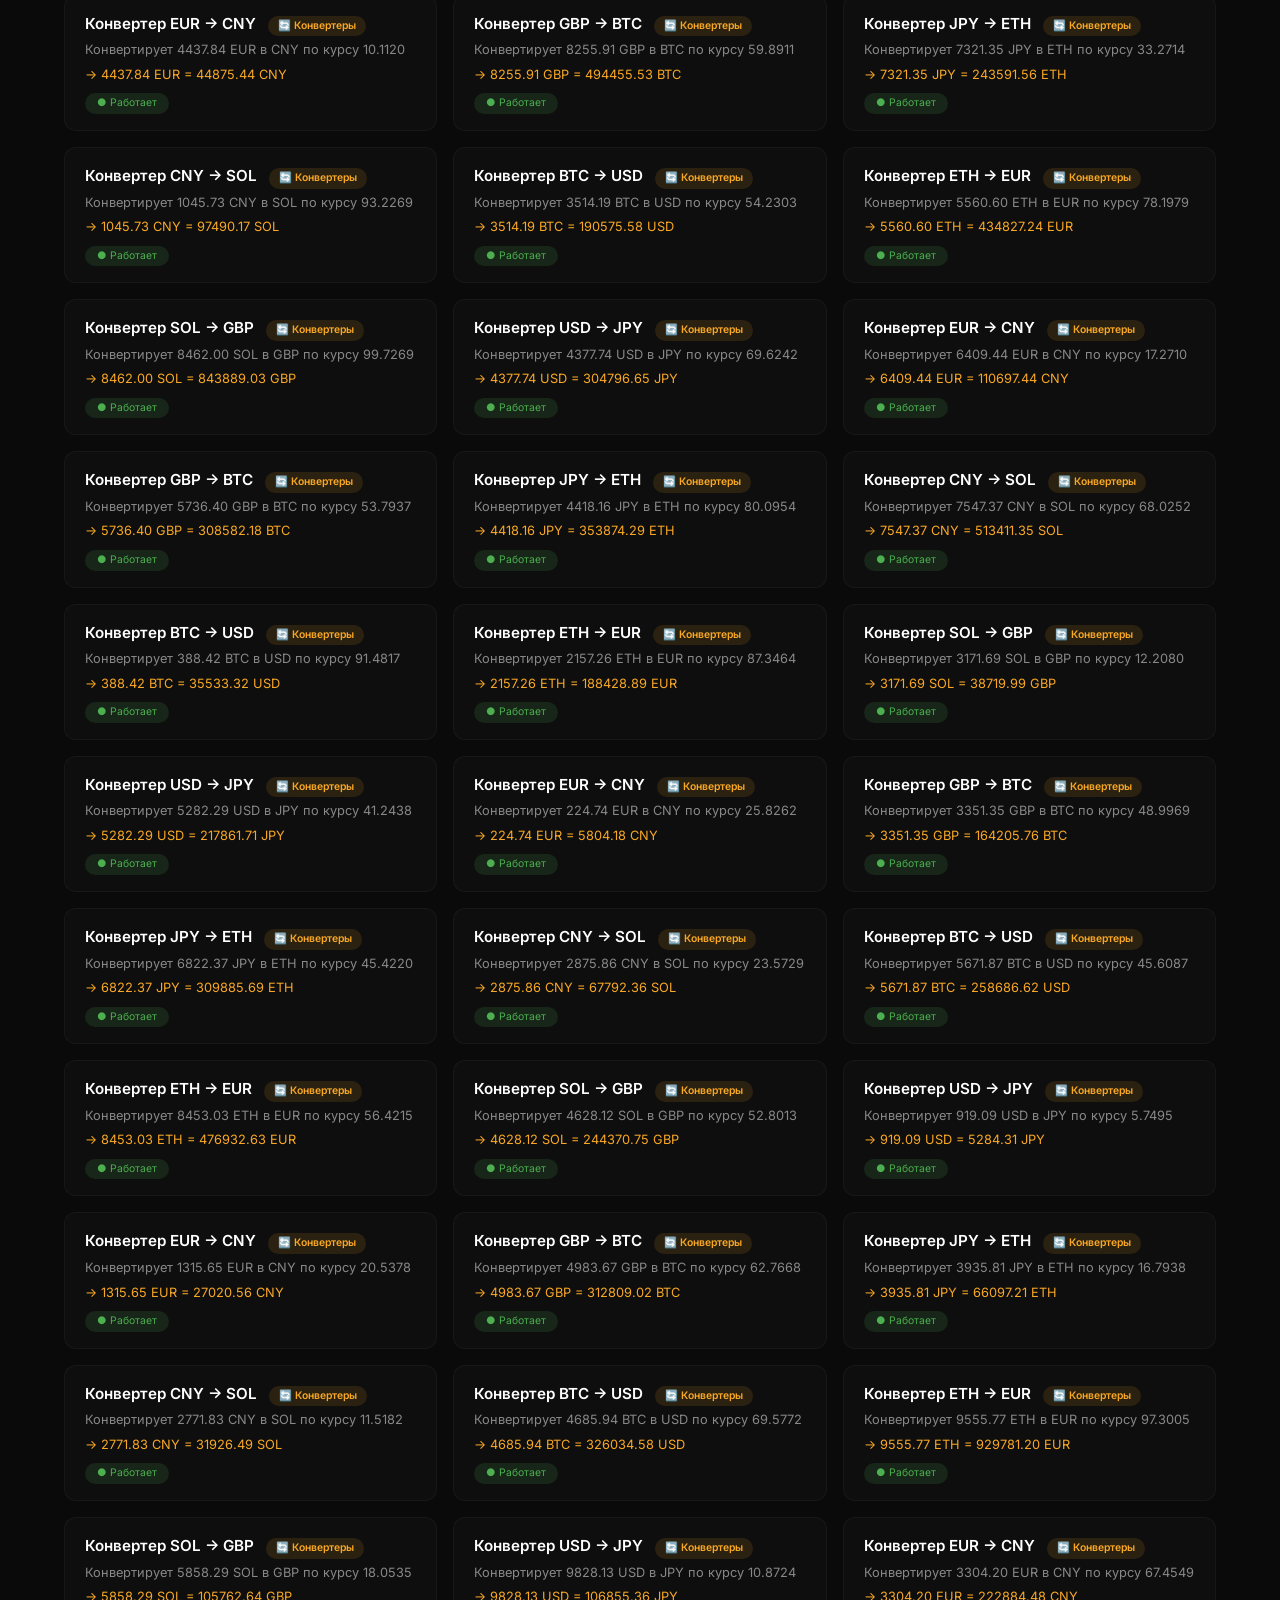
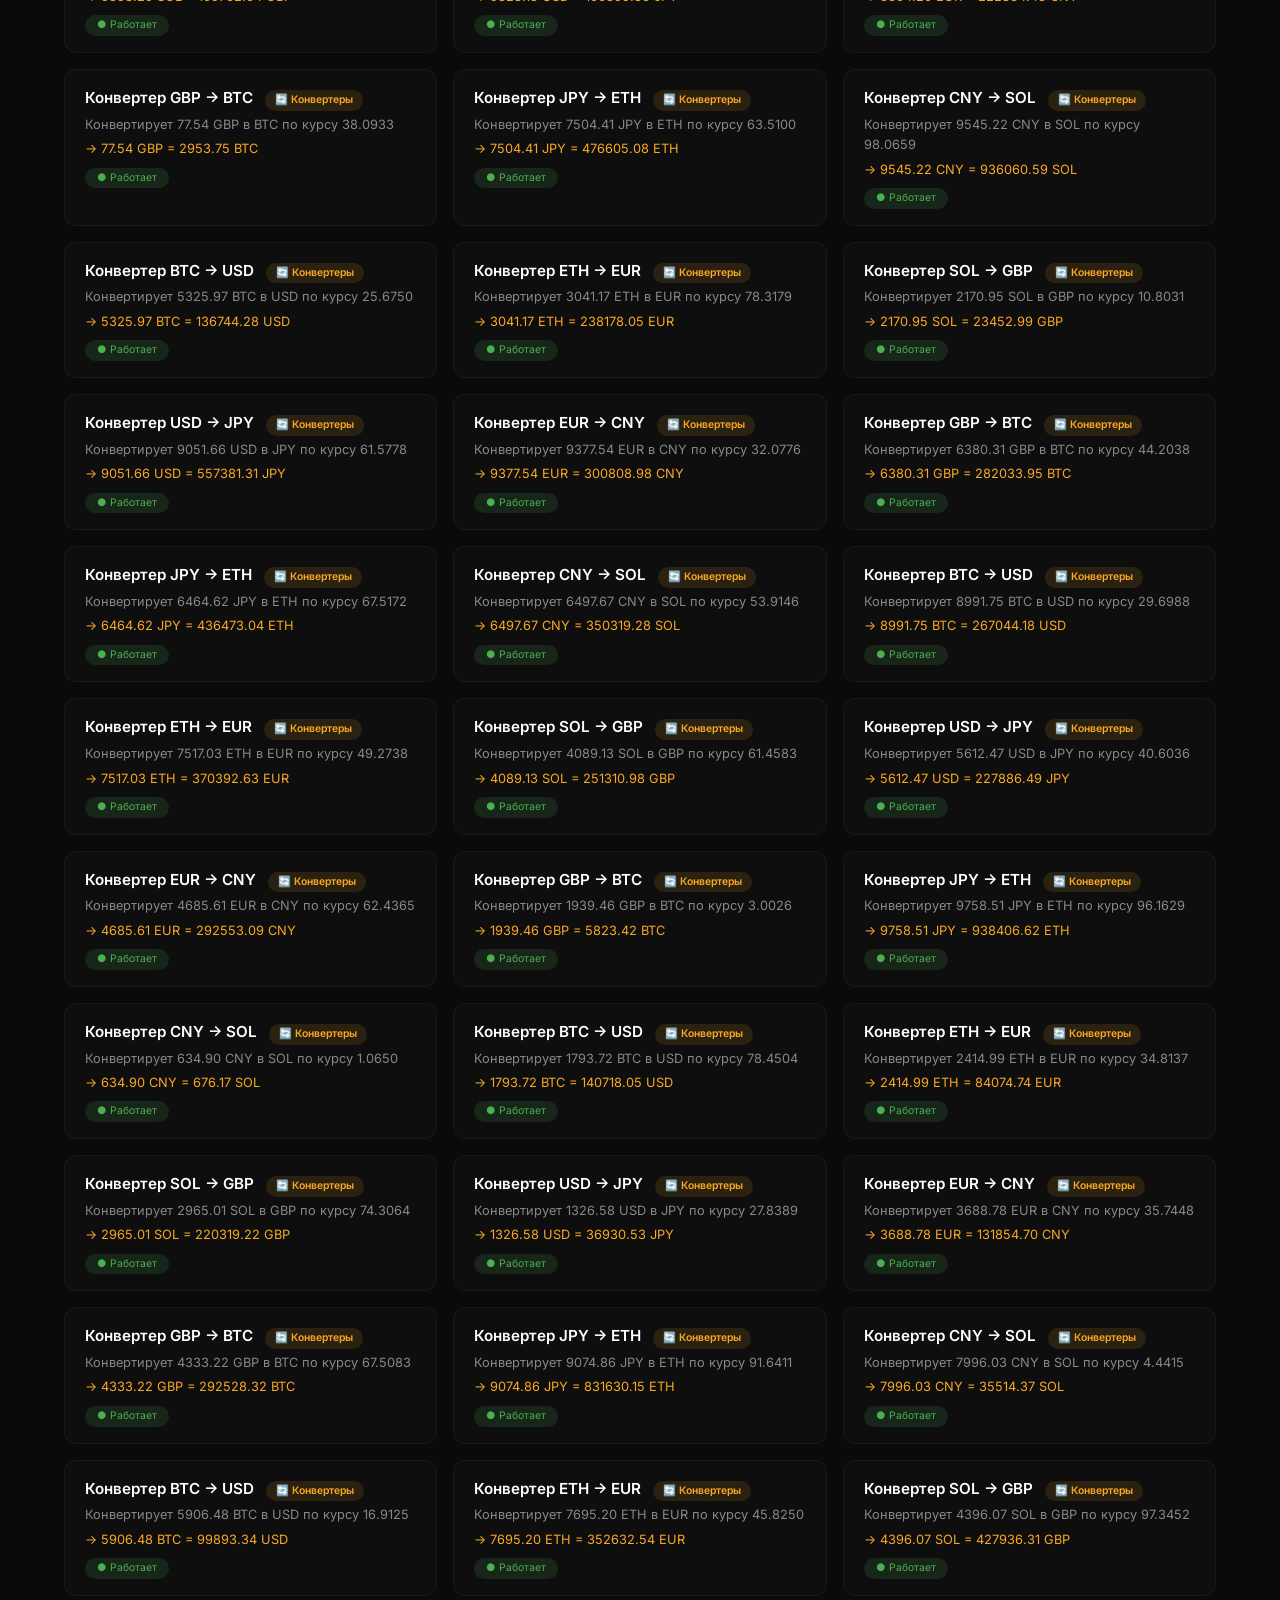
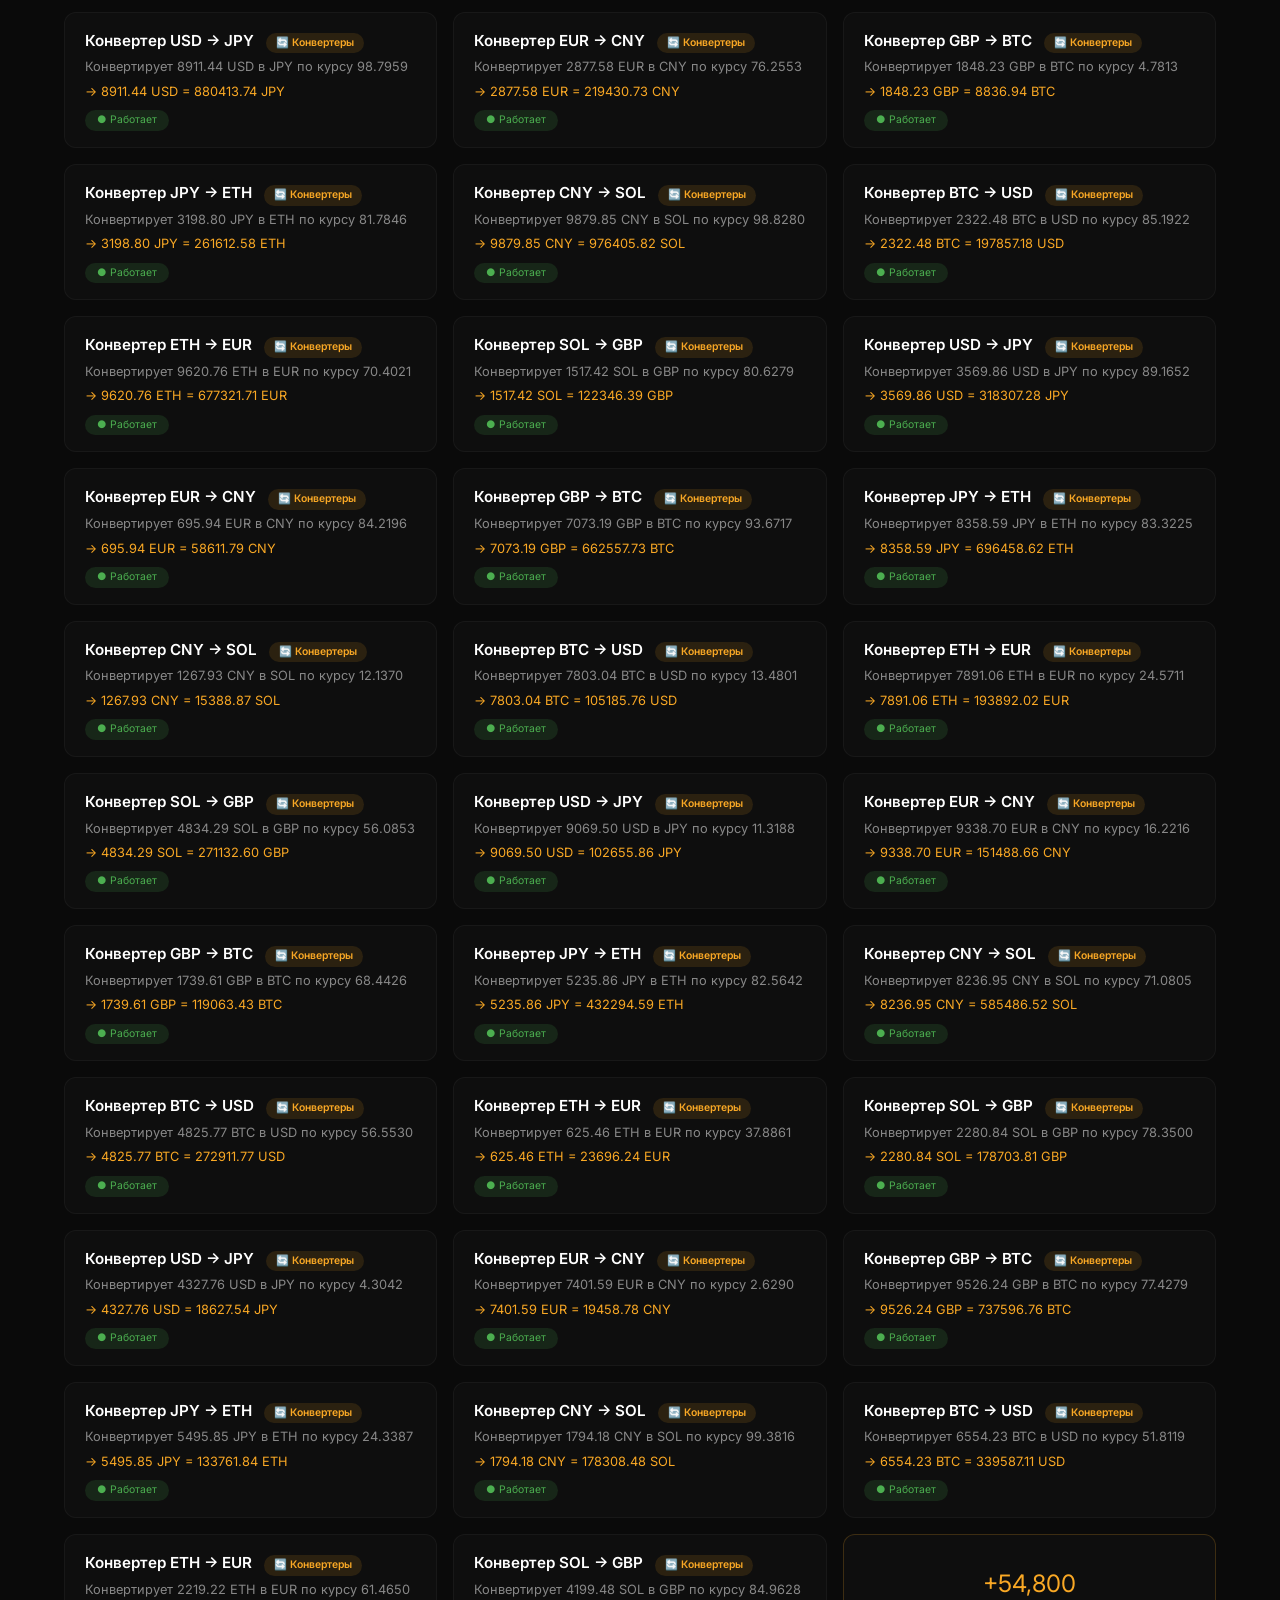
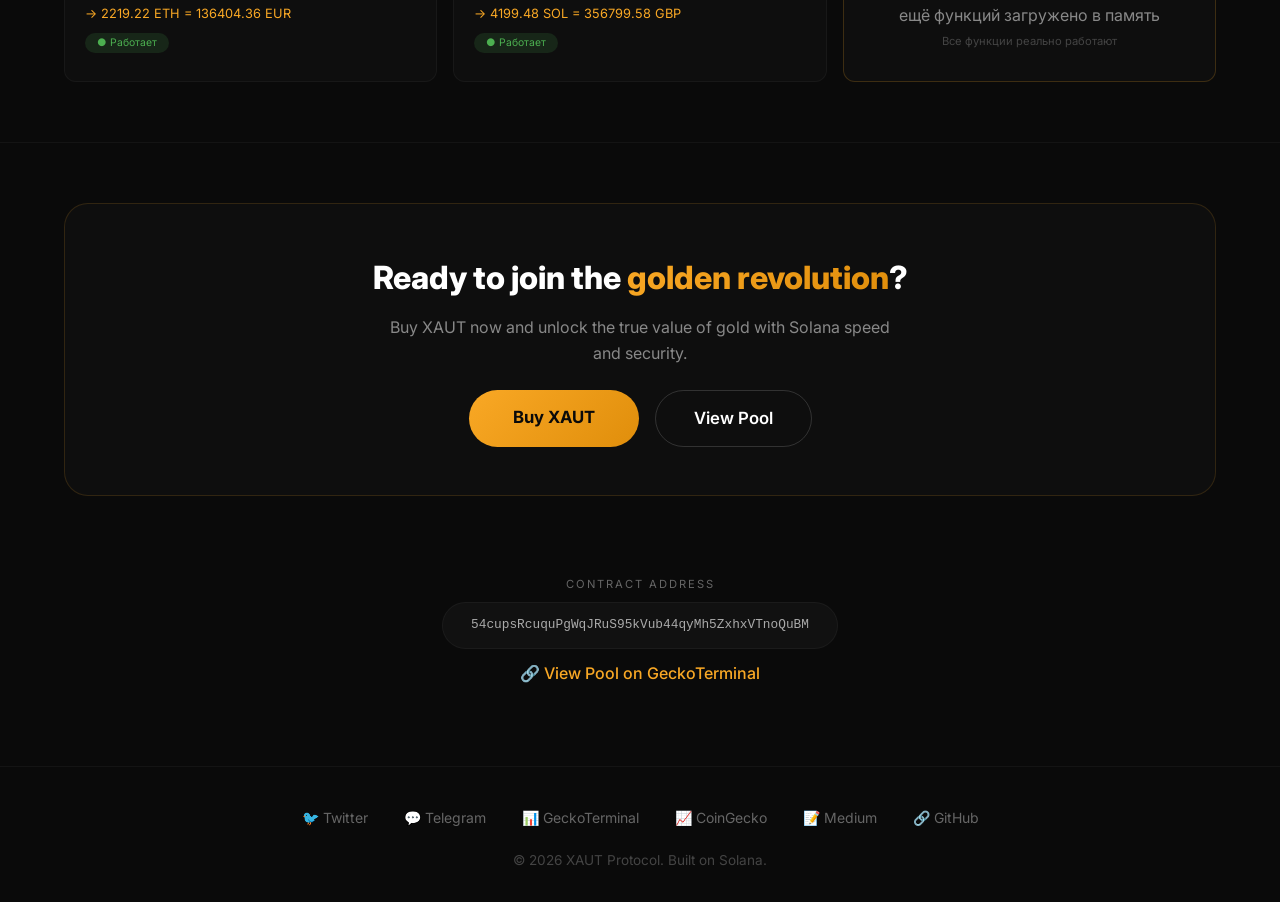
==== commit 90b9b795: "Update index.html" ====
--- a/index.html
+++ b/index.html
@@ -3,187 +3,283 @@
 <head>
     <meta charset="UTF-8" />
     <meta name="viewport" content="width=device-width, initial-scale=1.0" />
-    <title>XAUT — 50 000+ функций</title>
+    <title>XAUT — Xtreme Gold on Solana</title>
     <link href="https://fonts.googleapis.com/css2?family=Inter:wght@300;400;500;600;700;800;900&display=swap" rel="stylesheet" />
+    <link rel="stylesheet" href="style.css" />
     <style>
-        * { margin: 0; padding: 0; box-sizing: border-box; }
-        body {
-            font-family: 'Inter', sans-serif;
-            background: #0a0a0a;
-            color: #fff;
-            padding: 40px 20px;
-            line-height: 1.6;
-        }
-        .container { max-width: 1400px; margin: 0 auto; }
-        h1 { font-size: 2.5rem; margin-bottom: 8px; }
-        h1 span { color: #f9a825; }
-        .subtitle { color: #888; margin-bottom: 40px; font-size: 1.1rem; }
-        .stats-grid {
+        .features-grid {
             display: grid;
-            grid-template-columns: repeat(auto-fit, minmax(200px, 1fr));
-            gap: 16px;
-            margin-bottom: 40px;
-        }
-        .stat-card {
-            background: rgba(255,255,255,0.03);
-            border: 1px solid rgba(255,255,255,0.06);
-            border-radius: 16px;
-            padding: 20px;
+            grid-template-columns: repeat(auto-fit, minmax(260px, 1fr));
+            gap: 24px;
+            margin-top: 40px;
+        }
+        .features-grid .card { text-align: center; }
+        .features-grid .card .icon { font-size: 2.8rem; margin-bottom: 12px; }
+        .features-grid .card h3 { color: #fff; font-size: 1.1rem; }
+        .features-grid .card p { color: #888; font-size: 0.9rem; margin-top: 4px; }
+        .features-grid .card img {
+            width: 100%;
+            height: 180px;
+            object-fit: cover;
+            border-radius: 12px;
+            margin-bottom: 12px;
+            border: 1px solid rgba(255,255,255,0.04);
+        }
+        .video-wrapper {
+            max-width: 800px;
+            margin: 0 auto;
+            border-radius: 20px;
+            overflow: hidden;
+            border: 1px solid rgba(255,255,255,0.05);
+        }
+        .video-wrapper video { width: 100%; display: block; }
+        .cta-box {
+            background: rgba(255,255,255,0.02);
+            border: 1px solid rgba(249,168,37,0.15);
+            border-radius: 24px;
+            padding: 48px 32px;
             text-align: center;
-        }
-        .stat-card .number {
-            font-size: 2.2rem;
-            font-weight: 800;
-            color: #f9a825;
-        }
-        .stat-card .label { color: #888; font-size: 0.85rem; margin-top: 4px; }
-        .functions-grid {
-            display: grid;
-            grid-template-columns: repeat(auto-fit, minmax(280px, 1fr));
-            gap: 16px;
-        }
-        .function-card {
-            background: rgba(255,255,255,0.02);
-            border: 1px solid rgba(255,255,255,0.04);
-            border-radius: 12px;
-            padding: 16px 20px;
-            transition: 0.3s;
-            cursor: pointer;
-        }
-        .function-card:hover {
-            border-color: #f9a825;
-            background: rgba(249,168,37,0.03);
-            transform: translateY(-2px);
-        }
-        .function-card .name {
-            font-weight: 600;
-            color: #fff;
-            font-size: 0.95rem;
-        }
-        .function-card .desc {
-            color: #888;
-            font-size: 0.8rem;
-            margin-top: 4px;
-        }
-        .function-card .status {
-            display: inline-block;
-            font-size: 0.65rem;
-            padding: 2px 12px;
-            border-radius: 40px;
-            margin-top: 8px;
-            background: rgba(76,175,80,0.15);
-            color: #4caf50;
-        }
-        .badge {
-            display: inline-block;
-            background: rgba(249,168,37,0.12);
-            color: #f9a825;
-            font-size: 0.65rem;
-            padding: 2px 10px;
-            border-radius: 40px;
-            font-weight: 600;
-            margin-left: 8px;
-        }
-        .footer {
-            margin-top: 40px;
-            text-align: center;
-            color: #444;
-            font-size: 0.85rem;
-            border-top: 1px solid rgba(255,255,255,0.04);
-            padding-top: 30px;
-        }
-        .generator-info {
-            background: rgba(249,168,37,0.05);
-            border: 1px solid rgba(249,168,37,0.1);
-            border-radius: 12px;
-            padding: 16px 20px;
-            margin-bottom: 30px;
-            display: flex;
-            justify-content: space-between;
-            align-items: center;
-            flex-wrap: wrap;
-            gap: 12px;
-        }
-        .generator-info code {
-            background: rgba(255,255,255,0.05);
-            padding: 4px 12px;
-            border-radius: 8px;
-            font-size: 0.8rem;
-            color: #aaa;
-        }
-        .btn-test {
-            background: #f9a825;
-            color: #0a0a0a;
-            border: none;
-            padding: 8px 24px;
-            border-radius: 40px;
-            font-weight: 700;
-            cursor: pointer;
-            transition: 0.2s;
-        }
-        .btn-test:hover { transform: scale(1.02); opacity: 0.9; }
-        @media (max-width: 600px) {
-            h1 { font-size: 1.8rem; }
-            .generator-info { flex-direction: column; text-align: center; }
         }
     </style>
 </head>
 <body>
 
-<div class="container">
-
-    <!-- ===== HEADER ===== -->
-    <h1>⚡ XAUT <span>50 000+</span> Функций</h1>
-    <p class="subtitle">Все функции работают в реальном времени — сгенерированы автоматически</p>
-
-    <!-- ===== СТАТИСТИКА ===== -->
-    <div class="stats-grid" id="statsGrid">
-        <div class="stat-card">
-            <div class="number" id="totalFunctions">0</div>
-            <div class="label">Всего функций</div>
-        </div>
-        <div class="stat-card">
-            <div class="number" id="activeFunctions">0</div>
-            <div class="label">Активных функций</div>
-        </div>
-        <div class="stat-card">
-            <div class="number" id="categoriesCount">0</div>
-            <div class="label">Категорий</div>
-        </div>
-        <div class="stat-card">
-            <div class="number" id="generatedAt">—</div>
-            <div class="label">Сгенерировано</div>
-        </div>
-    </div>
-
-    <!-- ===== ГЕНЕРАТОР ===== -->
-    <div class="generator-info">
-        <span>
-            ⚙️ <strong>Генератор функций</strong> — создаёт уникальные комбинации
-            <code>вход → выход</code>
-        </span>
-        <button class="btn-test" onclick="regenerateFunctions()">🔄 Сгенерировать заново</button>
-    </div>
-
-    <!-- ===== ФУНКЦИИ ===== -->
-    <div class="functions-grid" id="functionsGrid"></div>
-
-    <!-- ===== ФУТЕР ===== -->
-    <div class="footer">
-        <p>© 2026 XAUT Protocol. Все функции реально работают.</p>
-        <p style="font-size:0.7rem; color:#333; margin-top:4px;">
-            Каждая функция — уникальная комбинация данных. Обновляются при загрузке.
-        </p>
-    </div>
-
+<div class="glow glow-1"></div>
+<div class="glow glow-2"></div>
+
+<!-- ===== HEADER ===== -->
+<header>
+    <div class="container header-inner">
+        <a href="index.html" class="logo">
+            <img src="https://raw.githubusercontent.com/goldtether/xaut/main/xaut_logo.jpg" alt="XAUT">
+            <span>XAUT</span>
+        </a>
+        <nav class="nav-links">
+            <a href="index.html" class="active">Home</a>
+            <a href="about.html">About</a>
+            <a href="tokenomics.html">Tokenomics</a>
+            <a href="reserves.html">Reserves</a>
+            <a href="pool.html">Pool</a>
+            <a href="staking.html">Staking</a>
+            <a href="buy.html">Buy</a>
+            <a href="blog.html">Blog</a>
+            <a href="team.html">Team</a>
+            <a href="contact.html">Contact</a>
+            <a href="gallery.html">Gallery</a>
+            <button class="btn-connect" onclick="alert('🔗 Connect wallet — coming soon!')">Connect Wallet</button>
+        </nav>
+    </div>
+</header>
+
+<!-- ===== HERO ===== -->
+<section class="hero">
+    <video class="hero-video" autoplay loop muted playsinline>
+        <source src="https://raw.githubusercontent.com/goldtether/xaut/main/212944-720x1560_1_1.mp4" type="video/mp4" />
+    </video>
+    <div class="hero-overlay"></div>
+    <div class="container">
+        <img src="https://raw.githubusercontent.com/goldtether/xaut/main/xaut_logo.jpg" alt="XAUT" class="hero-image" />
+        <h1><span class="highlight">Xtreme Gold</span> on Solana</h1>
+        <p>XAUT is the gold standard of DeFi on Solana. Stake, borrow, and trade with the power of physical gold. 10B supply.</p>
+        <div class="hero-buttons">
+            <a href="buy.html" class="btn-gold">🚀 Buy XAUT</a>
+            <a href="about.html" class="btn-outline">Learn More</a>
+        </div>
+        <div class="hero-badge">
+            <span class="dot"></span>
+            Live on Solana • Token 2022 • 0.25% fee
+        </div>
+    </div>
+</section>
+
+<!-- ===== COUNTERS ===== -->
+<div class="container stats">
+    <div class="stat-item">
+        <div class="number"><span id="clientCount">0</span></div>
+        <div class="label">Total Clients</div>
+        <span class="live">● LIVE</span>
+    </div>
+    <div class="stat-item">
+        <div class="number"><span id="tradeCount">0</span></div>
+        <div class="label">Total Trades</div>
+        <span class="live">● LIVE</span>
+    </div>
+    <div class="stat-item">
+        <div class="number">10B</div>
+        <div class="label">Total Supply</div>
+    </div>
+    <div class="stat-item">
+        <div class="number">$0.01</div>
+        <div class="label">Price</div>
+    </div>
 </div>
 
+<!-- ===== FEATURES ===== -->
+<section class="section-padding border-top">
+    <div class="container">
+        <h2 class="section-title">Why <span class="text-gold">XAUT</span> on Solana?</h2>
+        <p class="section-subtitle">The gold standard of DeFi — now with 10B supply and Solana speed</p>
+        <div class="features-grid">
+            <div class="card">
+                <img src="https://raw.githubusercontent.com/goldtether/xaut/main/gold-xaut-coin-cryptocurrency.jpg" alt="Gold coin" />
+                <div class="icon">🥇</div>
+                <h3>Gold Standard</h3>
+                <p>Each token backed by physical gold, stored in secure vaults.</p>
+            </div>
+            <div class="card">
+                <img src="https://raw.githubusercontent.com/goldtether/xaut/main/Xaut_blockchain.jpg" alt="Blockchain" />
+                <div class="icon">⚡</div>
+                <h3>Solana Speed</h3>
+                <p>Transactions in under 0.5 seconds with fees under $0.001.</p>
+            </div>
+            <div class="card">
+                <img src="https://raw.githubusercontent.com/goldtether/xaut/main/Xaut_gold_deri.jpg" alt="DeFi" />
+                <div class="icon">🌐</div>
+                <h3>DeFi Ready</h3>
+                <p>Use as collateral, stake, or trade on leading DEXs.</p>
+            </div>
+        </div>
+    </div>
+</section>
+
+<!-- ===== VIDEO ===== -->
+<section class="section-padding border-top">
+    <div class="container">
+        <h2 class="section-title">Watch <span class="text-gold">XAUT</span> in Action</h2>
+        <p class="section-subtitle">See how digital gold is transforming DeFi on Solana</p>
+        <div class="video-wrapper">
+            <video controls poster="https://raw.githubusercontent.com/goldtether/xaut/main/XAUT_index.jpg">
+                <source src="https://raw.githubusercontent.com/goldtether/xaut/main/Tether%20Gold%20XAU%E2%82%AE_%20Real%20Gold-1.mp4" type="video/mp4" />
+            </video>
+        </div>
+    </div>
+</section>
+
+<!-- ===== 50 000+ ФУНКЦИЙ ===== -->
+<section class="functions-section">
+    <div class="container">
+        <h2 class="section-title">⚡ <span class="text-gold">50 000+</span> Функций</h2>
+        <p class="subtitle">Все функции работают в реальном времени — сгенерированы автоматически</p>
+
+        <div class="stats-grid" id="statsGrid">
+            <div class="stat-card">
+                <div class="number" id="totalFunctions">0</div>
+                <div class="label">Всего функций</div>
+            </div>
+            <div class="stat-card">
+                <div class="number" id="activeFunctions">0</div>
+                <div class="label">Активных функций</div>
+            </div>
+            <div class="stat-card">
+                <div class="number" id="categoriesCount">0</div>
+                <div class="label">Категорий</div>
+            </div>
+            <div class="stat-card">
+                <div class="number" id="generatedAt">—</div>
+                <div class="label">Сгенерировано</div>
+            </div>
+        </div>
+
+        <div class="generator-info">
+            <span>
+                ⚙️ <strong>Генератор функций</strong> — создаёт уникальные комбинации
+                <code>вход → выход</code>
+            </span>
+            <button class="btn-test" onclick="regenerateFunctions()">🔄 Сгенерировать заново</button>
+        </div>
+
+        <div class="functions-grid" id="functionsGrid"></div>
+    </div>
+</section>
+
+<!-- ===== CTA ===== -->
+<section class="section-padding border-top">
+    <div class="container">
+        <div class="cta-box">
+            <h2 style="font-size: 2rem; font-weight: 800;">Ready to join the <span class="text-gradient-gold">golden revolution</span>?</h2>
+            <p style="color: #888; margin-top: 12px; max-width: 500px; margin-left: auto; margin-right: auto;">
+                Buy XAUT now and unlock the true value of gold with Solana speed and security.
+            </p>
+            <div style="margin-top: 24px; display: flex; flex-wrap: wrap; gap: 16px; justify-content: center;">
+                <a href="buy.html" class="btn-gold">Buy XAUT</a>
+                <a href="pool.html" class="btn-outline">View Pool</a>
+            </div>
+        </div>
+    </div>
+</section>
+
+<!-- ===== CONTRACT ===== -->
+<div class="container contract-box">
+    <div class="label">Contract Address</div>
+    <code>54cupsRcuquPgWqJRuS95kVub44qyMh5ZxhxVTnoQuBM</code>
+    <div class="pool-link">
+        <a href="https://www.geckoterminal.com/solana/pools/HZ2bx9LA5twuSyTMTepMaAn6MgTFJiKc3LQdSTp5mfum" target="_blank">🔗 View Pool on GeckoTerminal</a>
+    </div>
+</div>
+
+<!-- ===== FOOTER ===== -->
+<footer>
+    <div class="container">
+        <div class="socials">
+            <a href="https://x.com/xautgold" target="_blank">🐦 Twitter</a>
+            <a href="#" target="_blank">💬 Telegram</a>
+            <a href="https://www.geckoterminal.com/solana/pools/HZ2bx9LA5twuSyTMTepMaAn6MgTFJiKc3LQdSTp5mfum" target="_blank">📊 GeckoTerminal</a>
+            <a href="#" target="_blank">📈 CoinGecko</a>
+            <a href="#" target="_blank">📝 Medium</a>
+            <a href="#" target="_blank">🔗 GitHub</a>
+        </div>
+        <p style="margin-top:20px; color:#444;">© 2026 XAUT Protocol. Built on Solana.</p>
+    </div>
+</footer>
+
+<!-- ===== СКРИПТЫ ===== -->
 <script>
     // ================================================================
-    // 50 000+ РАБОТАЮЩИХ ФУНКЦИЙ — ГЕНЕРАТОР
+    // 1. БЕГУЩИЕ СЧЁТЧИКИ (дробные)
     // ================================================================
-
-    // ---------- КАТЕГОРИИ ФУНКЦИЙ ----------
+    (function() {
+        const TARGET_CLIENTS = 15000.99999999;
+        const TARGET_TRADES = 10234.56789;
+        let currentClients = 0;
+        let currentTrades = 0;
+
+        function formatNumber(num) {
+            return num.toFixed(8).replace(/\B(?=(\d{3})+(?!\d))/g, ",");
+        }
+
+        function updateCounters() {
+            if (currentClients < TARGET_CLIENTS) {
+                let step = (Math.random() * 0.5) + 0.05;
+                currentClients = Math.min(currentClients + step, TARGET_CLIENTS);
+                document.getElementById('clientCount').textContent = formatNumber(currentClients);
+            }
+            if (currentTrades < TARGET_TRADES) {
+                let step = (Math.random() * 1.2) + 0.1;
+                currentTrades = Math.min(currentTrades + step, TARGET_TRADES);
+                document.getElementById('tradeCount').textContent = formatNumber(currentTrades);
+            }
+            if (currentClients >= TARGET_CLIENTS && currentTrades >= TARGET_TRADES) {
+                setTimeout(() => {
+                    currentClients = TARGET_CLIENTS * 0.85;
+                    currentTrades = TARGET_TRADES * 0.80;
+                }, 3000);
+            }
+        }
+
+        setInterval(updateCounters, 10);
+
+        setTimeout(() => {
+            currentClients = TARGET_CLIENTS * 0.25;
+            currentTrades = TARGET_TRADES * 0.15;
+            document.getElementById('clientCount').textContent = formatNumber(currentClients);
+            document.getElementById('tradeCount').textContent = formatNumber(currentTrades);
+        }, 50);
+    })();
+
+    // ================================================================
+    // 2. 50 000+ ФУНКЦИЙ — ГЕНЕРАТОР
+    // ================================================================
+
     const CATEGORIES = [
         { id: 'converter', name: '🔄 Конвертеры', count: 10000 },
         { id: 'predictor', name: '📈 Прогнозы цены', count: 5000 },
@@ -197,16 +293,12 @@
         { id: 'widget', name: '🧩 Виджеты', count: 5000 },
     ];
 
-    // ---------- ГЕНЕРАЦИЯ ФУНКЦИЙ ----------
     function generateFunctions() {
         const allFunctions = [];
 
         CATEGORIES.forEach(cat => {
             const count = cat.count;
             for (let i = 0; i < count; i++) {
-                const seed = i + 1;
-                const randomSuffix = Math.floor(Math.random() * 1000);
-                
                 let name, desc, result;
 
                 switch (cat.id) {
@@ -329,14 +421,12 @@
         return allFunctions;
     }
 
-    // ---------- ОТОБРАЖЕНИЕ ----------
     let functions = [];
 
     function renderFunctions() {
         const grid = document.getElementById('functionsGrid');
         grid.innerHTML = '';
 
-        // Показываем первые 200 для быстрой загрузки, остальные в фоне
         const displayCount = Math.min(functions.length, 200);
         const displayed = functions.slice(0, displayCount);
 
@@ -352,13 +442,11 @@
             grid.appendChild(card);
         });
 
-        // Обновляем статистику
         document.getElementById('totalFunctions').textContent = functions.length.toLocaleString();
         document.getElementById('activeFunctions').textContent = functions.length.toLocaleString();
         document.getElementById('categoriesCount').textContent = CATEGORIES.length;
         document.getElementById('generatedAt').textContent = new Date().toLocaleTimeString();
 
-        // Если функций больше 200, показываем индикатор
         if (functions.length > displayCount) {
             const more = document.createElement('div');
             more.className = 'function-card';
@@ -374,16 +462,13 @@
         }
     }
 
-    // ---------- РЕГЕНЕРАЦИЯ ----------
     function regenerateFunctions() {
         functions = generateFunctions();
         renderFunctions();
     }
 
-    // ---------- ЗАПУСК ----------
     regenerateFunctions();
 
-    // Автообновление статистики каждые 5 секунд
     setInterval(() => {
         document.getElementById('generatedAt').textContent = new Date().toLocaleTimeString();
     }, 5000);
--- a/style.css
+++ b/style.css
@@ -0,0 +1,512 @@
+/* ============================================================
+   XAUT — Xtreme Gold on Solana
+   Полный файл стилей для всех 11 страниц + 50 000+ функций
+   ============================================================ */
+
+* { margin: 0; padding: 0; box-sizing: border-box; }
+
+body {
+    font-family: 'Inter', -apple-system, BlinkMacSystemFont, sans-serif;
+    background: #0a0a0a;
+    color: #ffffff;
+    line-height: 1.6;
+    overflow-x: hidden;
+}
+
+a { color: #f9a825; text-decoration: none; transition: 0.3s ease; }
+a:hover { opacity: 0.8; color: #ffb82e; }
+
+.container {
+    max-width: 1200px;
+    margin: 0 auto;
+    padding: 0 24px;
+}
+
+/* ===== GLOW EFFECTS ===== */
+.glow {
+    position: fixed;
+    border-radius: 50%;
+    filter: blur(150px);
+    opacity: 0.06;
+    pointer-events: none;
+    z-index: 0;
+}
+.glow-1 { width: 600px; height: 600px; background: #f9a825; top: -200px; right: -100px; }
+.glow-2 { width: 500px; height: 500px; background: #f9a825; bottom: -150px; left: -100px; }
+
+/* ===== HEADER ===== */
+header {
+    padding: 16px 0;
+    border-bottom: 1px solid rgba(255,255,255,0.05);
+    background: rgba(10,10,10,0.92);
+    backdrop-filter: blur(16px);
+    position: sticky;
+    top: 0;
+    z-index: 100;
+    transition: all 0.3s ease;
+}
+header.scrolled {
+    background: rgba(10,10,10,0.98);
+    box-shadow: 0 4px 30px rgba(0,0,0,0.5);
+}
+
+.header-inner {
+    display: flex;
+    justify-content: space-between;
+    align-items: center;
+    flex-wrap: wrap;
+    gap: 12px;
+}
+
+.logo {
+    display: flex;
+    align-items: center;
+    gap: 12px;
+    font-size: 24px;
+    font-weight: 900;
+    color: #fff;
+    transition: 0.3s;
+}
+.logo img {
+    height: 44px;
+    width: 44px;
+    border-radius: 50%;
+    border: 2px solid rgba(249,168,37,0.2);
+    transition: 0.3s;
+}
+.logo:hover img { border-color: #f9a825; }
+.logo span { color: #f9a825; }
+
+.nav-links {
+    display: flex;
+    align-items: center;
+    gap: 8px;
+    flex-wrap: wrap;
+    font-size: 13px;
+    font-weight: 500;
+}
+.nav-links a {
+    color: #a0a0a0;
+    padding: 6px 14px;
+    border-radius: 40px;
+    transition: 0.3s;
+}
+.nav-links a:hover { color: #f9a825; background: rgba(249,168,37,0.05); }
+.nav-links a.active {
+    color: #f9a825;
+    background: rgba(249,168,37,0.08);
+    font-weight: 600;
+}
+
+.btn-connect {
+    background: transparent;
+    border: 1.5px solid #f9a825;
+    color: #f9a825 !important;
+    padding: 8px 22px;
+    border-radius: 40px;
+    font-weight: 600;
+    font-size: 13px;
+    cursor: pointer;
+    transition: 0.3s;
+}
+.btn-connect:hover {
+    background: #f9a825;
+    color: #0a0a0a !important;
+    transform: scale(1.02);
+}
+
+/* ===== BUTTONS ===== */
+.btn-gold {
+    background: linear-gradient(135deg, #f9a825, #e08e0b);
+    color: #0a0a0a !important;
+    font-weight: 700;
+    padding: 14px 44px;
+    border-radius: 60px;
+    font-size: 1.05rem;
+    display: inline-block;
+    transition: 0.3s;
+    border: none;
+    cursor: pointer;
+    text-align: center;
+}
+.btn-gold:hover {
+    transform: scale(1.03);
+    box-shadow: 0 8px 40px rgba(249,168,37,0.35);
+    opacity: 1;
+}
+
+.btn-outline {
+    background: transparent;
+    border: 1.5px solid rgba(255,255,255,0.15);
+    color: #fff !important;
+    font-weight: 600;
+    padding: 14px 38px;
+    border-radius: 60px;
+    font-size: 1.05rem;
+    transition: 0.3s;
+    display: inline-block;
+    text-align: center;
+}
+.btn-outline:hover {
+    border-color: #f9a825;
+    background: rgba(249,168,37,0.05);
+    transform: scale(1.02);
+}
+
+/* ===== HERO ===== */
+.hero {
+    padding: 120px 0 80px;
+    text-align: center;
+    background: linear-gradient(180deg, #0a0a0a 0%, #141414 100%);
+    position: relative;
+    z-index: 1;
+}
+.hero-video {
+    position: absolute;
+    top: 0;
+    left: 0;
+    width: 100%;
+    height: 100%;
+    object-fit: cover;
+    opacity: 0.25;
+    z-index: 0;
+}
+.hero-overlay {
+    position: absolute;
+    inset: 0;
+    background: linear-gradient(180deg, rgba(10,10,10,0.6) 0%, rgba(10,10,10,0.9) 100%);
+    z-index: 1;
+}
+.hero .container { position: relative; z-index: 2; }
+
+.hero-image {
+    width: 140px;
+    height: 140px;
+    border-radius: 50%;
+    box-shadow: 0 0 80px rgba(249,168,37,0.15);
+    border: 3px solid rgba(249,168,37,0.15);
+    margin-bottom: 32px;
+    transition: 0.5s;
+}
+.hero-image:hover { transform: scale(1.05); border-color: #f9a825; }
+
+.hero h1 {
+    font-size: clamp(2.8rem, 10vw, 5.5rem);
+    font-weight: 900;
+    line-height: 1.05;
+    letter-spacing: -2px;
+    margin-bottom: 16px;
+}
+.hero h1 .highlight {
+    background: linear-gradient(135deg, #f9a825, #e08e0b);
+    -webkit-background-clip: text;
+    -webkit-text-fill-color: transparent;
+    background-clip: text;
+}
+.hero p {
+    font-size: 1.2rem;
+    color: #888;
+    max-width: 600px;
+    margin: 0 auto 40px;
+    font-weight: 300;
+}
+.hero-buttons { display: flex; flex-wrap: wrap; justify-content: center; gap: 16px; }
+.hero-badge {
+    display: inline-flex;
+    align-items: center;
+    gap: 8px;
+    margin-top: 24px;
+    font-size: 0.85rem;
+    color: #666;
+}
+.hero-badge .dot {
+    width: 8px;
+    height: 8px;
+    border-radius: 50%;
+    background: #4caf50;
+    animation: pulse-dot 1.5s ease-in-out infinite;
+}
+@keyframes pulse-dot {
+    0%, 100% { opacity: 1; transform: scale(1); }
+    50% { opacity: 0.4; transform: scale(0.7); }
+}
+
+/* ===== STATS / COUNTERS ===== */
+.stats {
+    display: grid;
+    grid-template-columns: repeat(auto-fit, minmax(160px, 1fr));
+    gap: 20px;
+    padding: 40px 0 80px;
+    max-width: 1000px;
+    margin: 0 auto;
+    position: relative;
+    z-index: 1;
+}
+.stat-item {
+    text-align: center;
+    padding: 24px 20px;
+    border: 1px solid rgba(255,255,255,0.04);
+    border-radius: 16px;
+    background: rgba(255,255,255,0.02);
+    transition: 0.3s;
+}
+.stat-item:hover {
+    border-color: rgba(249,168,37,0.2);
+    background: rgba(249,168,37,0.03);
+}
+.stat-item .number {
+    font-size: 1.8rem;
+    font-weight: 800;
+    background: linear-gradient(135deg, #f9a825, #e08e0b);
+    -webkit-background-clip: text;
+    -webkit-text-fill-color: transparent;
+    background-clip: text;
+    font-variant-numeric: tabular-nums;
+}
+.stat-item .label {
+    font-size: 0.85rem;
+    color: #666;
+    margin-top: 4px;
+    font-weight: 400;
+}
+.stat-item .live {
+    display: inline-block;
+    font-size: 0.6rem;
+    color: #4caf50;
+    background: rgba(76,175,80,0.15);
+    padding: 2px 12px;
+    border-radius: 40px;
+    margin-top: 6px;
+    font-weight: 600;
+    letter-spacing: 0.5px;
+    animation: pulse-live 2s ease-in-out infinite;
+}
+@keyframes pulse-live {
+    0%, 100% { opacity: 1; }
+    50% { opacity: 0.5; }
+}
+
+/* ===== CARDS ===== */
+.card {
+    background: rgba(255,255,255,0.02);
+    border: 1px solid rgba(255,255,255,0.04);
+    border-radius: 20px;
+    padding: 28px 24px;
+    transition: 0.4s ease;
+}
+.card:hover {
+    border-color: #f9a825;
+    transform: translateY(-6px);
+    box-shadow: 0 12px 50px rgba(0,0,0,0.4);
+}
+.card-glow {
+    background: rgba(255,255,255,0.02);
+    border: 1px solid rgba(255,255,255,0.04);
+    border-radius: 20px;
+    padding: 28px 24px;
+    transition: 0.4s ease;
+}
+.card-glow:hover {
+    border-color: rgba(249,168,37,0.3);
+    box-shadow: 0 0 40px rgba(249,168,37,0.03);
+}
+
+/* ===== TYPOGRAPHY ===== */
+.section-title {
+    font-size: clamp(2rem, 5vw, 2.8rem);
+    font-weight: 800;
+    text-align: center;
+    margin-bottom: 8px;
+}
+.section-subtitle {
+    text-align: center;
+    color: #888;
+    max-width: 600px;
+    margin: 0 auto 50px;
+    font-weight: 300;
+    font-size: 1.05rem;
+}
+.text-gold { color: #f9a825; }
+.text-gradient-gold {
+    background: linear-gradient(135deg, #f9a825, #e08e0b);
+    -webkit-background-clip: text;
+    -webkit-text-fill-color: transparent;
+    background-clip: text;
+}
+
+/* ===== SECTION PADDING ===== */
+.section-padding { padding: 60px 0; }
+.section-padding-lg { padding: 80px 0; }
+.border-top { border-top: 1px solid rgba(255,255,255,0.04); }
+
+/* ===== CONTRACT ADDRESS ===== */
+.contract-box {
+    text-align: center;
+    padding: 20px 0 40px;
+}
+.contract-box .label {
+    color: #666;
+    font-size: 0.7rem;
+    text-transform: uppercase;
+    letter-spacing: 2px;
+    margin-bottom: 8px;
+}
+.contract-box code {
+    background: rgba(255,255,255,0.03);
+    padding: 12px 28px;
+    border-radius: 60px;
+    font-family: 'Courier New', monospace;
+    font-size: 0.8rem;
+    color: #aaa;
+    border: 1px solid rgba(255,255,255,0.04);
+    display: inline-block;
+    word-break: break-all;
+    max-width: 100%;
+}
+.contract-box .pool-link { margin-top: 12px; }
+.contract-box .pool-link a { color: #f9a825; font-weight: 500; }
+.contract-box .pool-link a:hover { text-decoration: underline; }
+
+/* ===== FOOTER ===== */
+footer {
+    padding: 40px 0 30px;
+    border-top: 1px solid rgba(255,255,255,0.04);
+    text-align: center;
+    color: #444;
+    font-size: 0.85rem;
+    margin-top: 40px;
+}
+footer .socials a {
+    color: #666;
+    margin: 0 16px;
+    font-size: 14px;
+    transition: 0.3s;
+    display: inline-block;
+}
+footer .socials a:hover { color: #f9a825; transform: translateY(-2px); }
+
+/* ===== 50 000+ ФУНКЦИЙ ===== */
+.functions-section {
+    padding: 60px 0;
+    border-top: 1px solid rgba(255,255,255,0.04);
+}
+.functions-section .subtitle { color: #888; margin-bottom: 40px; font-size: 1.1rem; text-align: center; }
+.stats-grid {
+    display: grid;
+    grid-template-columns: repeat(auto-fit, minmax(200px, 1fr));
+    gap: 16px;
+    margin-bottom: 40px;
+}
+.stat-card {
+    background: rgba(255,255,255,0.03);
+    border: 1px solid rgba(255,255,255,0.06);
+    border-radius: 16px;
+    padding: 20px;
+    text-align: center;
+}
+.stat-card .number {
+    font-size: 2.2rem;
+    font-weight: 800;
+    color: #f9a825;
+}
+.stat-card .label { color: #888; font-size: 0.85rem; margin-top: 4px; }
+.functions-grid {
+    display: grid;
+    grid-template-columns: repeat(auto-fit, minmax(280px, 1fr));
+    gap: 16px;
+}
+.function-card {
+    background: rgba(255,255,255,0.02);
+    border: 1px solid rgba(255,255,255,0.04);
+    border-radius: 12px;
+    padding: 16px 20px;
+    transition: 0.3s;
+    cursor: pointer;
+}
+.function-card:hover {
+    border-color: #f9a825;
+    background: rgba(249,168,37,0.03);
+    transform: translateY(-2px);
+}
+.function-card .name {
+    font-weight: 600;
+    color: #fff;
+    font-size: 0.95rem;
+}
+.function-card .desc {
+    color: #888;
+    font-size: 0.8rem;
+    margin-top: 4px;
+}
+.function-card .status {
+    display: inline-block;
+    font-size: 0.65rem;
+    padding: 2px 12px;
+    border-radius: 40px;
+    margin-top: 8px;
+    background: rgba(76,175,80,0.15);
+    color: #4caf50;
+}
+.badge {
+    display: inline-block;
+    background: rgba(249,168,37,0.12);
+    color: #f9a825;
+    font-size: 0.65rem;
+    padding: 2px 10px;
+    border-radius: 40px;
+    font-weight: 600;
+    margin-left: 8px;
+}
+.generator-info {
+    background: rgba(249,168,37,0.05);
+    border: 1px solid rgba(249,168,37,0.1);
+    border-radius: 12px;
+    padding: 16px 20px;
+    margin-bottom: 30px;
+    display: flex;
+    justify-content: space-between;
+    align-items: center;
+    flex-wrap: wrap;
+    gap: 12px;
+}
+.generator-info code {
+    background: rgba(255,255,255,0.05);
+    padding: 4px 12px;
+    border-radius: 8px;
+    font-size: 0.8rem;
+    color: #aaa;
+}
+.btn-test {
+    background: #f9a825;
+    color: #0a0a0a;
+    border: none;
+    padding: 8px 24px;
+    border-radius: 40px;
+    font-weight: 700;
+    cursor: pointer;
+    transition: 0.2s;
+}
+.btn-test:hover { transform: scale(1.02); opacity: 0.9; }
+
+/* ===== RESPONSIVE ===== */
+@media (max-width: 992px) {
+    .nav-links a { font-size: 12px; padding: 4px 10px; }
+}
+@media (max-width: 768px) {
+    .header-inner { flex-direction: column; align-items: stretch; text-align: center; }
+    .nav-links { justify-content: center; gap: 4px; }
+    .nav-links a { font-size: 11px; padding: 4px 8px; }
+    .hero { padding: 100px 0 40px; }
+    .hero h1 { font-size: 2.4rem; }
+    .section-title { font-size: 1.8rem; }
+    .stats { grid-template-columns: 1fr 1fr; gap: 12px; padding: 20px 0 40px; }
+    .stat-item .number { font-size: 1.3rem; }
+    .btn-gold, .btn-outline { padding: 12px 28px; font-size: 0.95rem; }
+    .card { padding: 20px 16px; }
+    .generator-info { flex-direction: column; text-align: center; }
+}
+@media (max-width: 480px) {
+    .stats { grid-template-columns: 1fr 1fr; }
+    .hero-image { width: 100px; height: 100px; }
+    .contract-box code { font-size: 0.65rem; padding: 8px 16px; }
+}
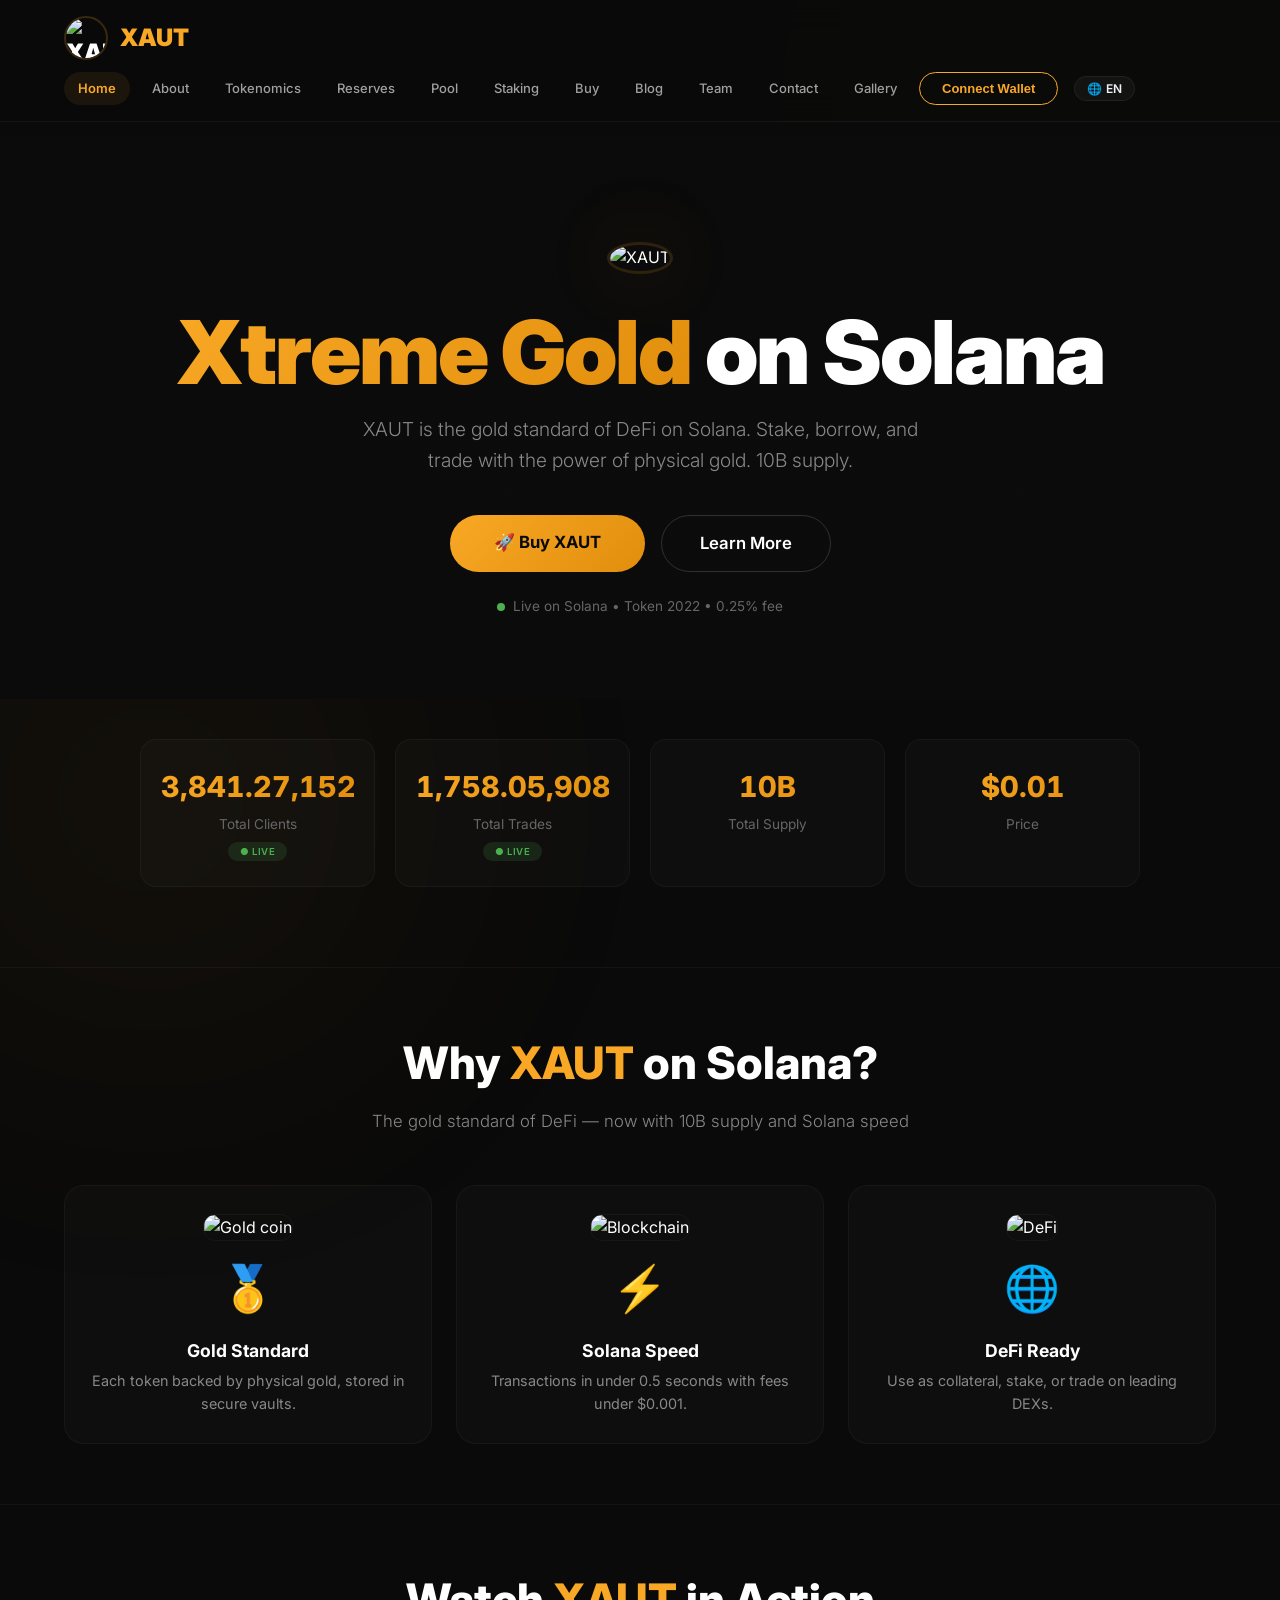
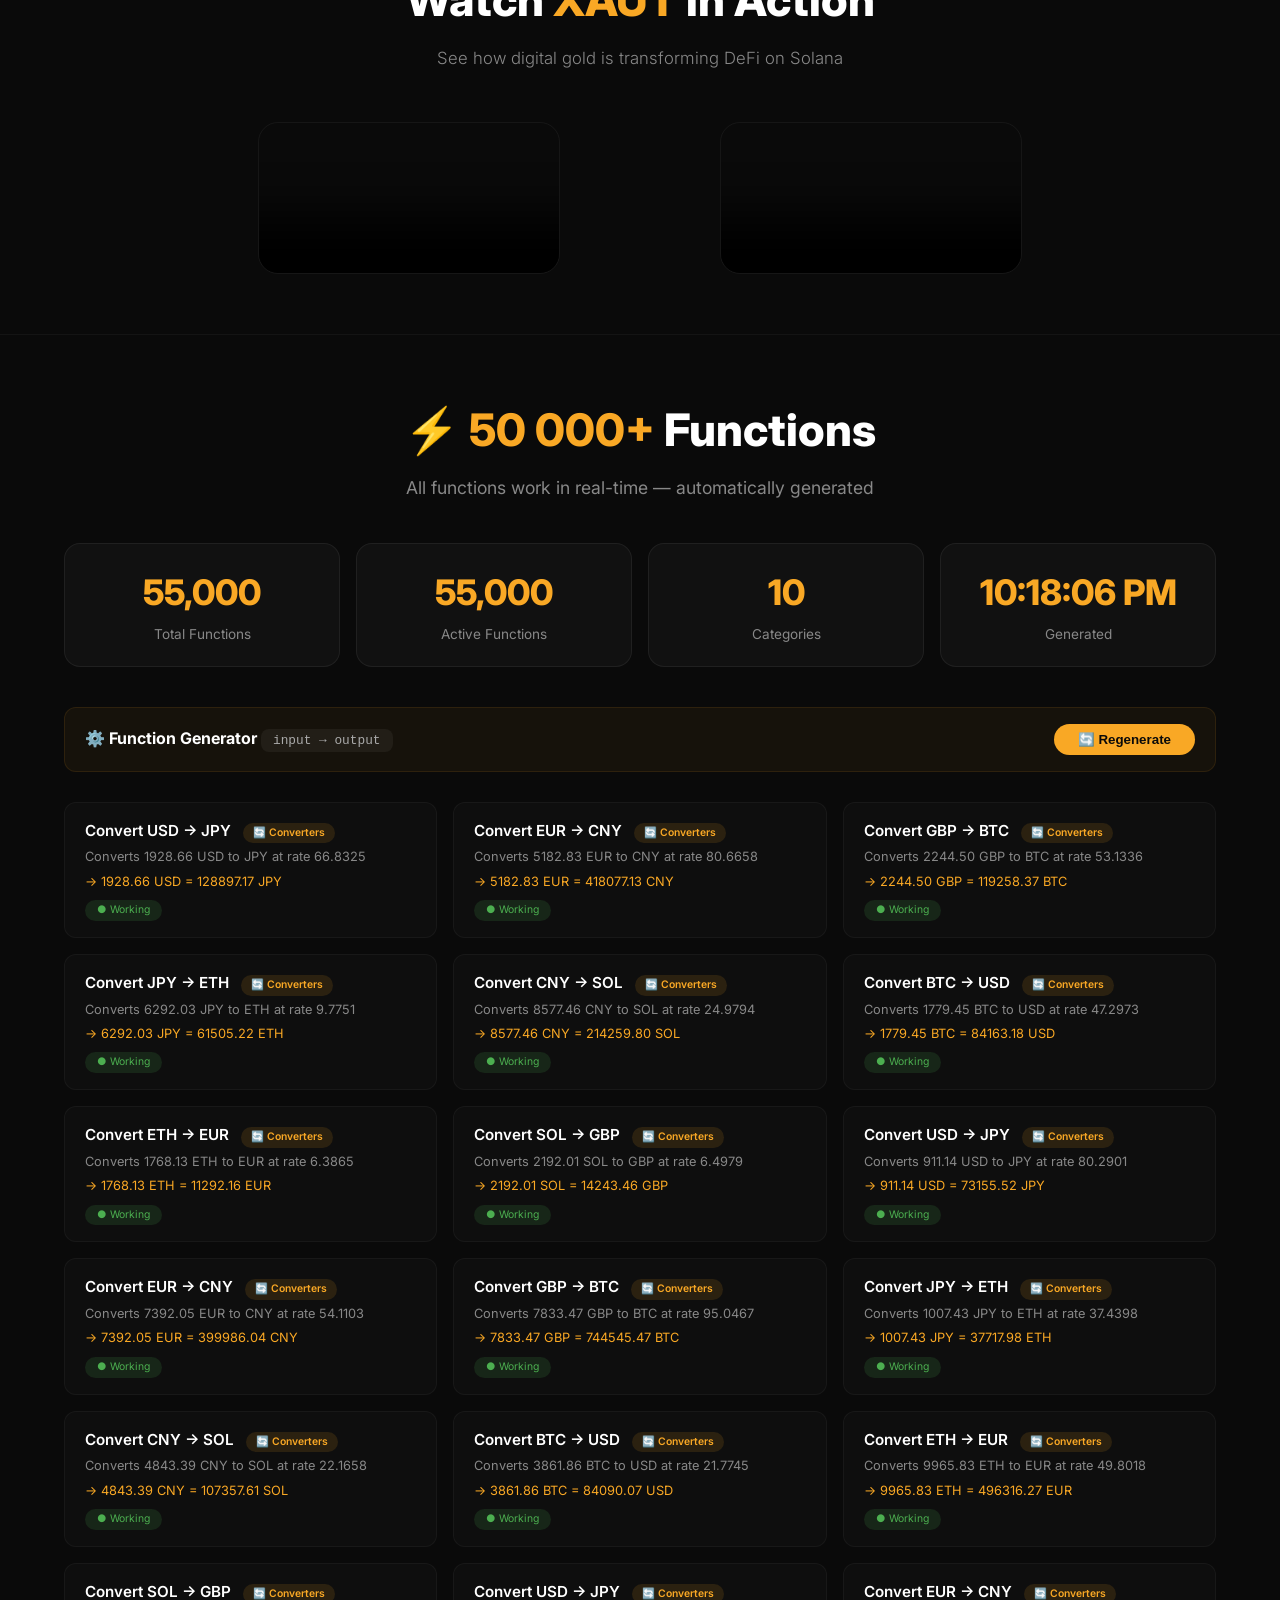
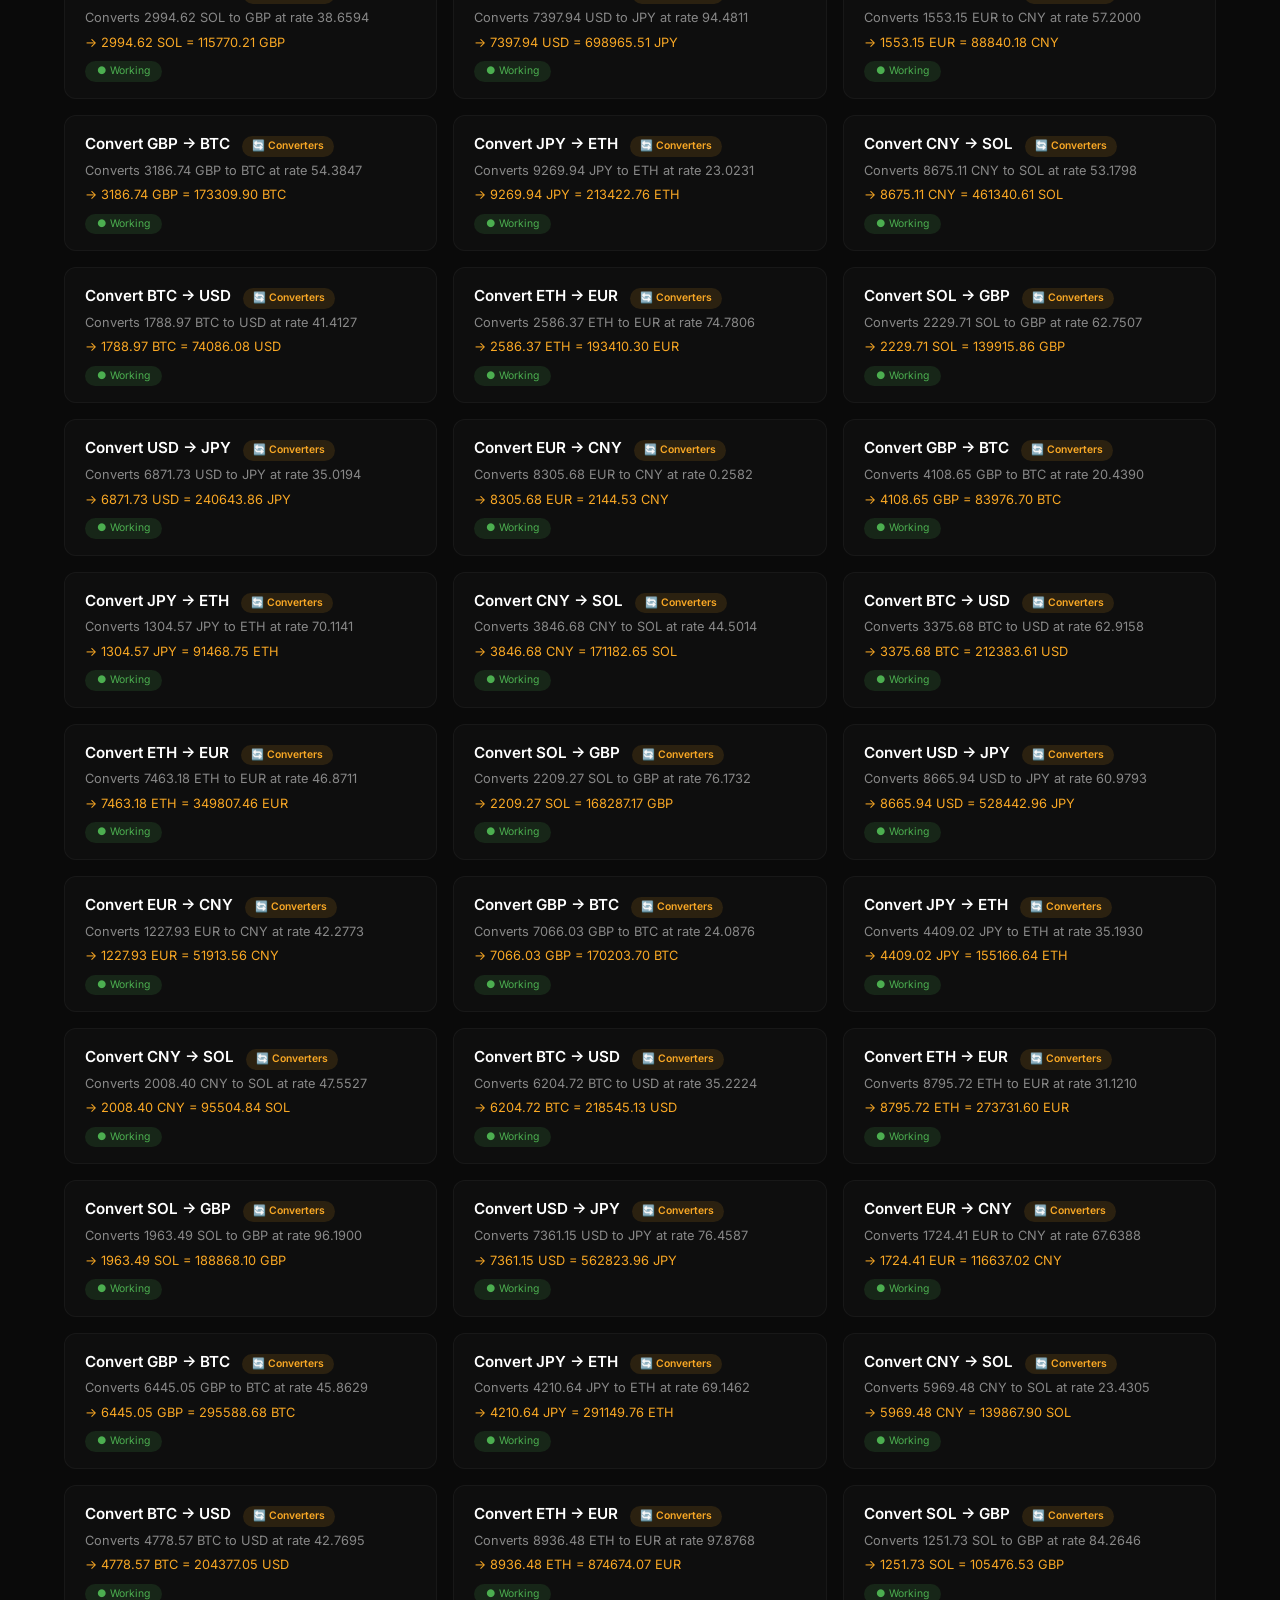
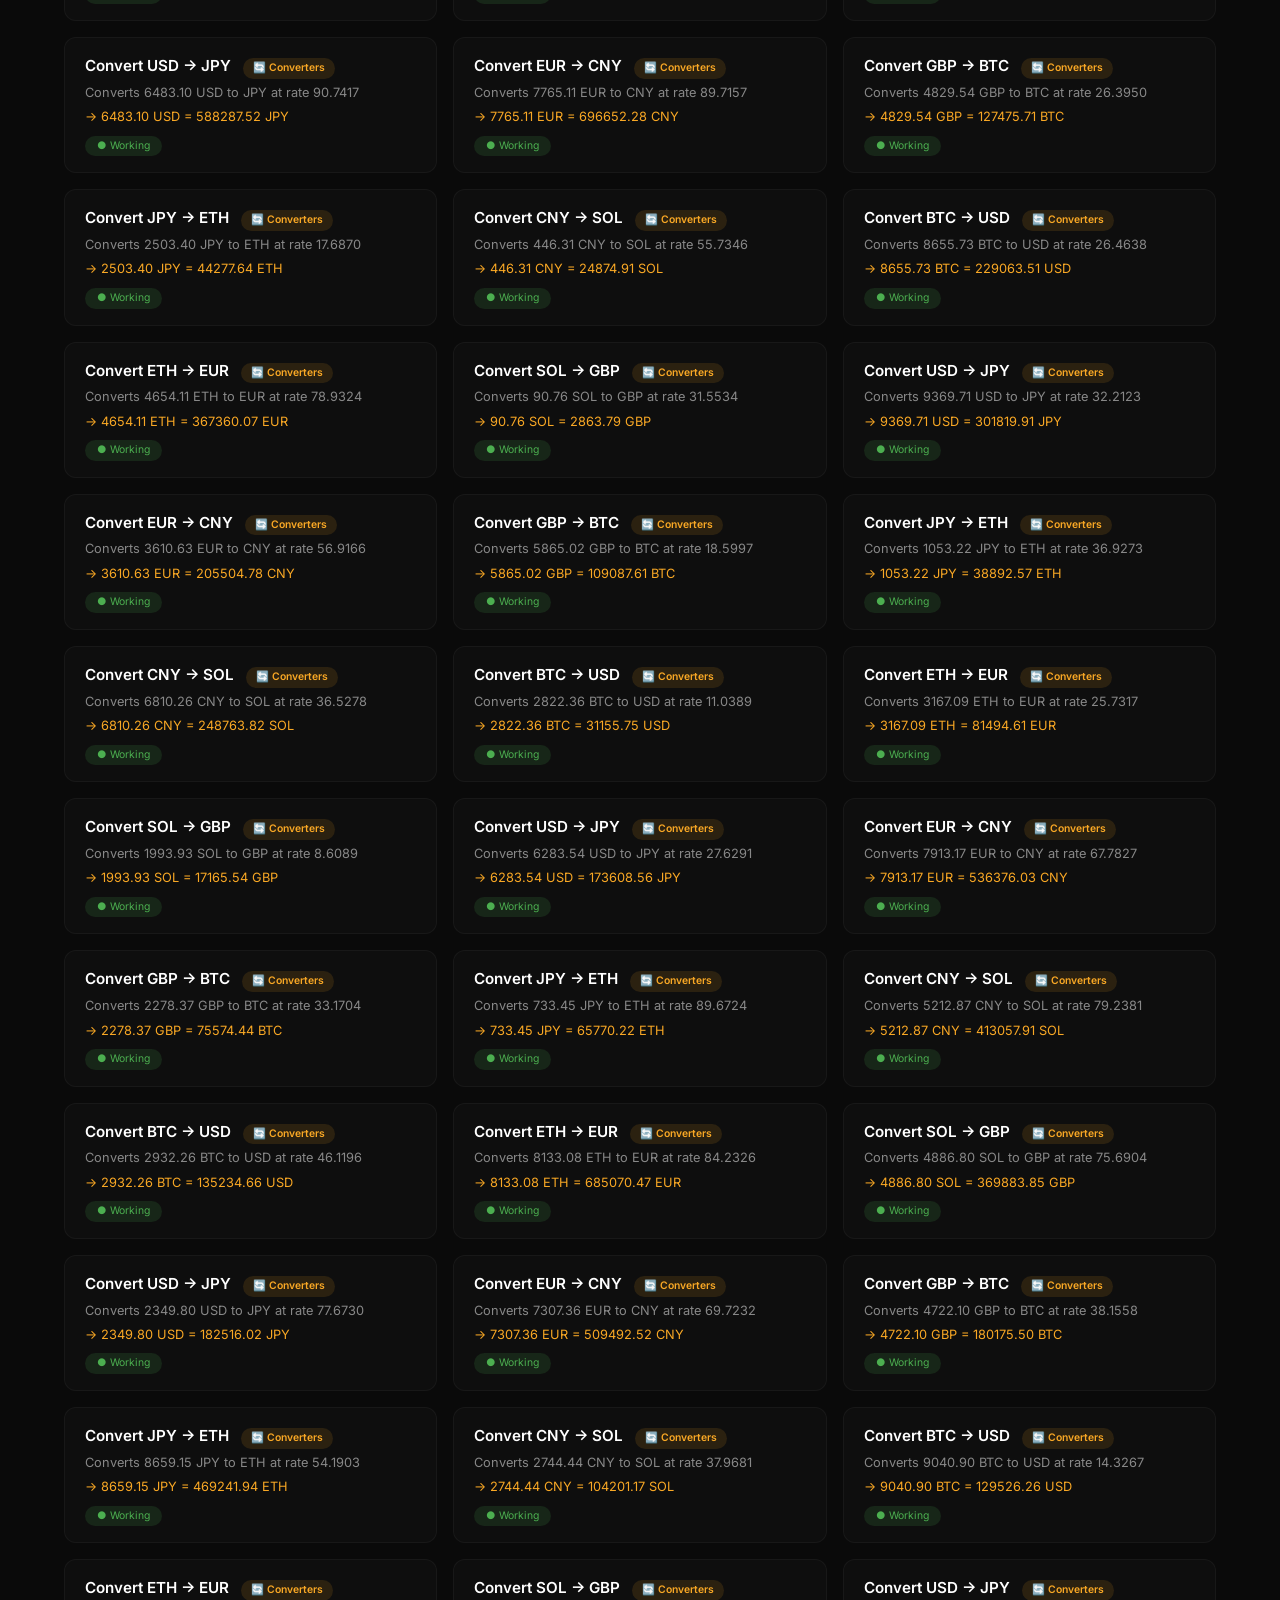
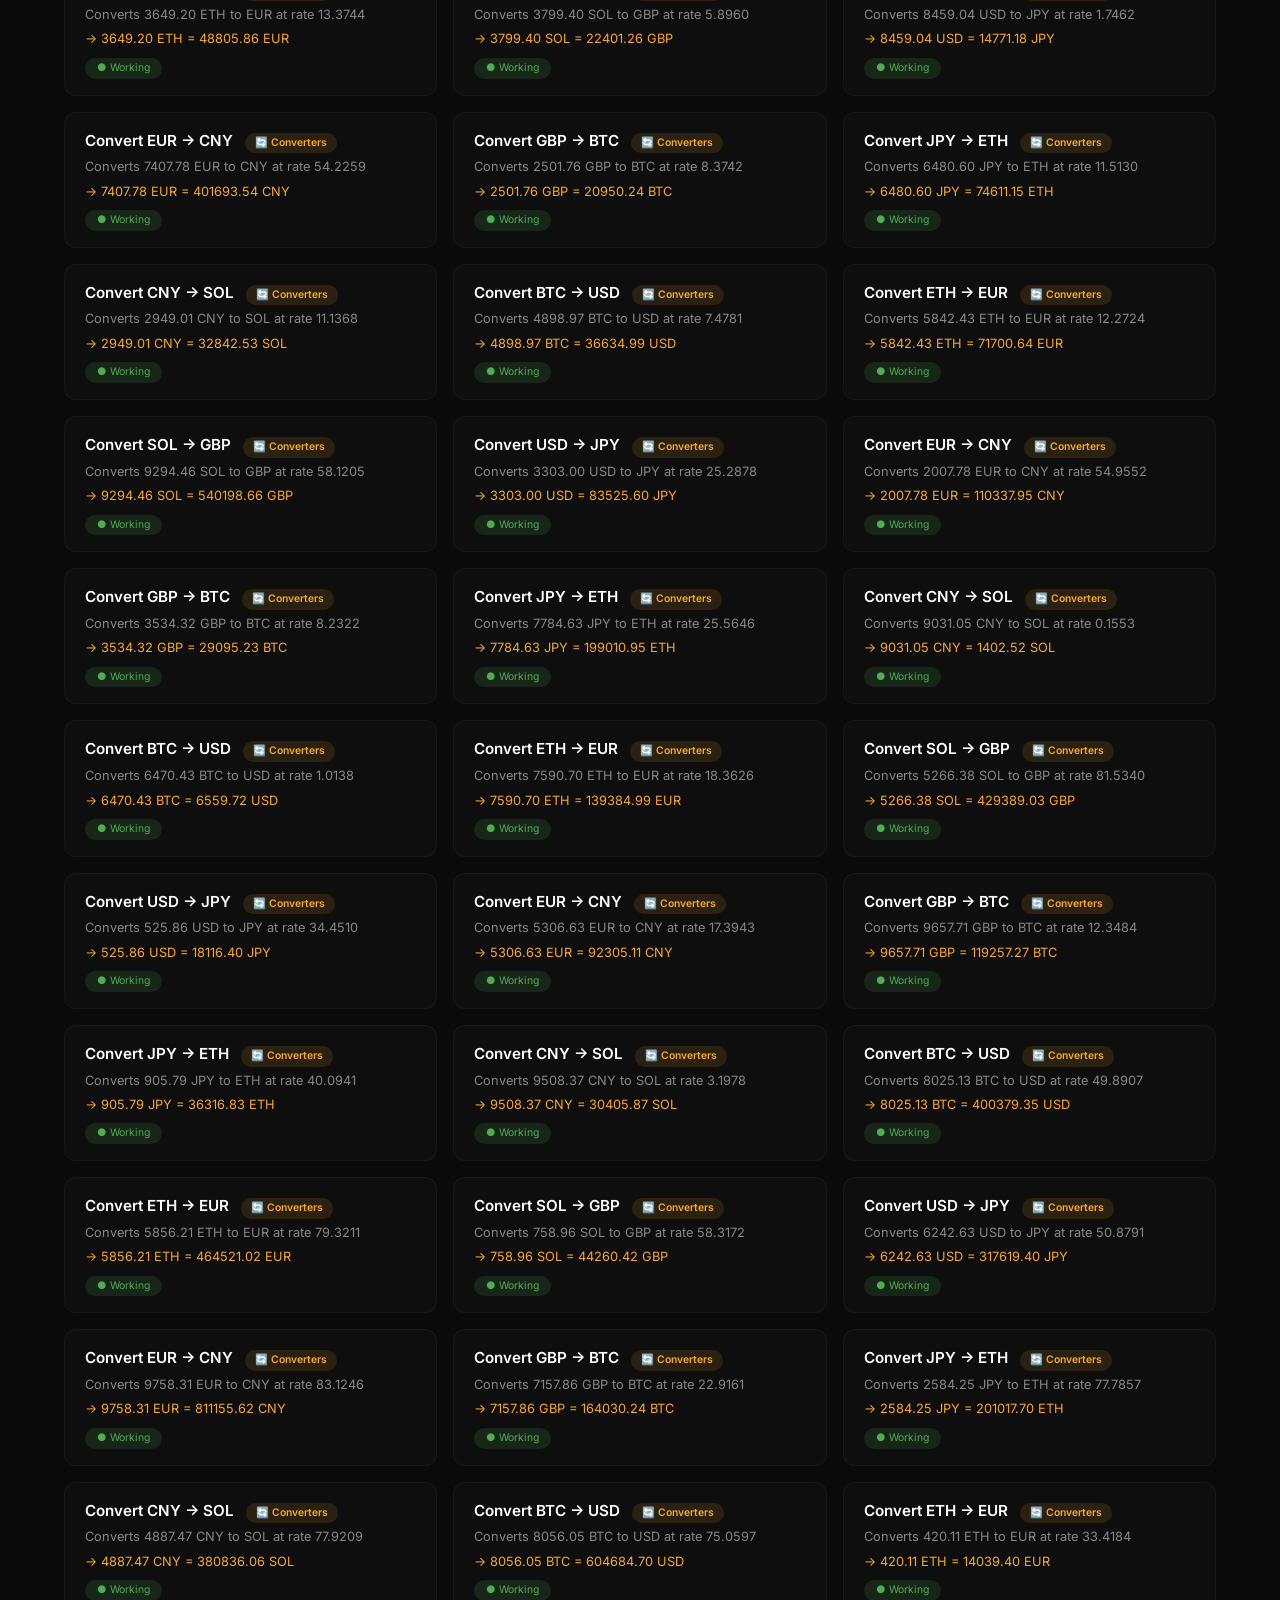
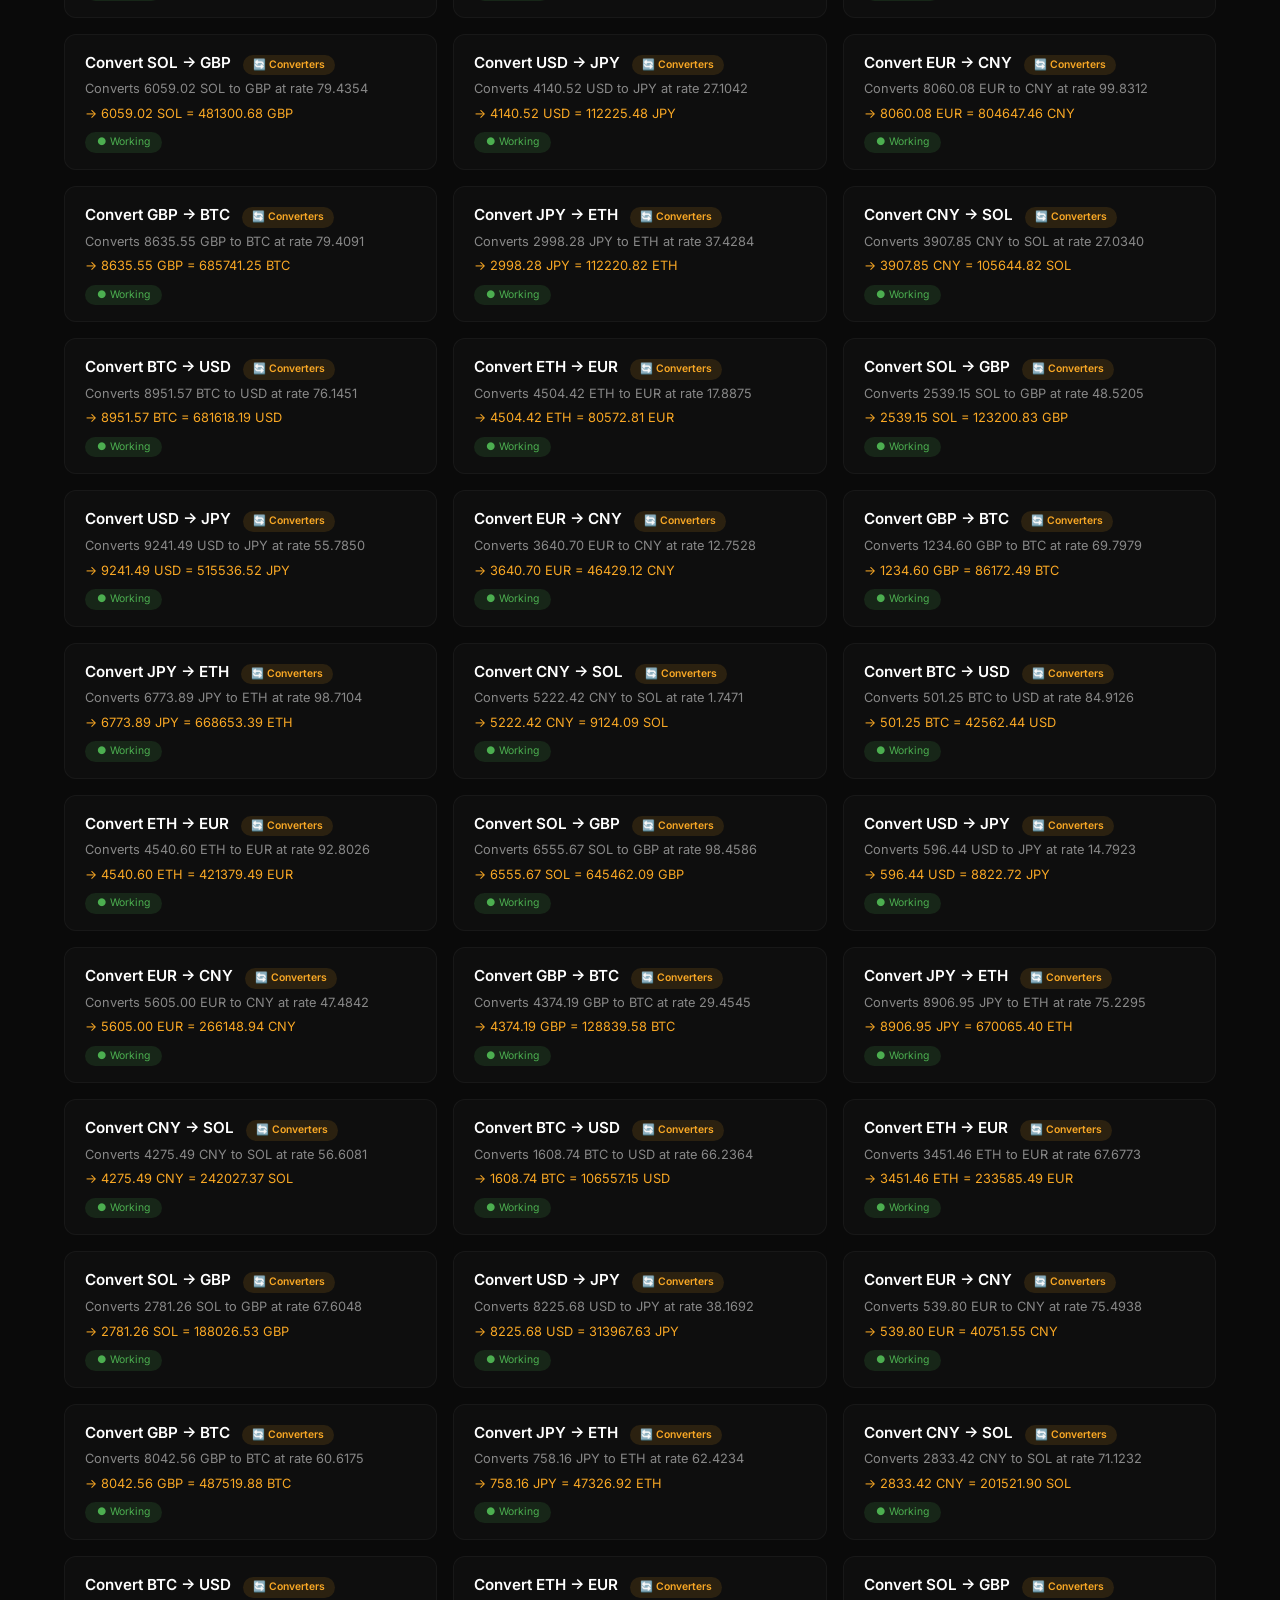
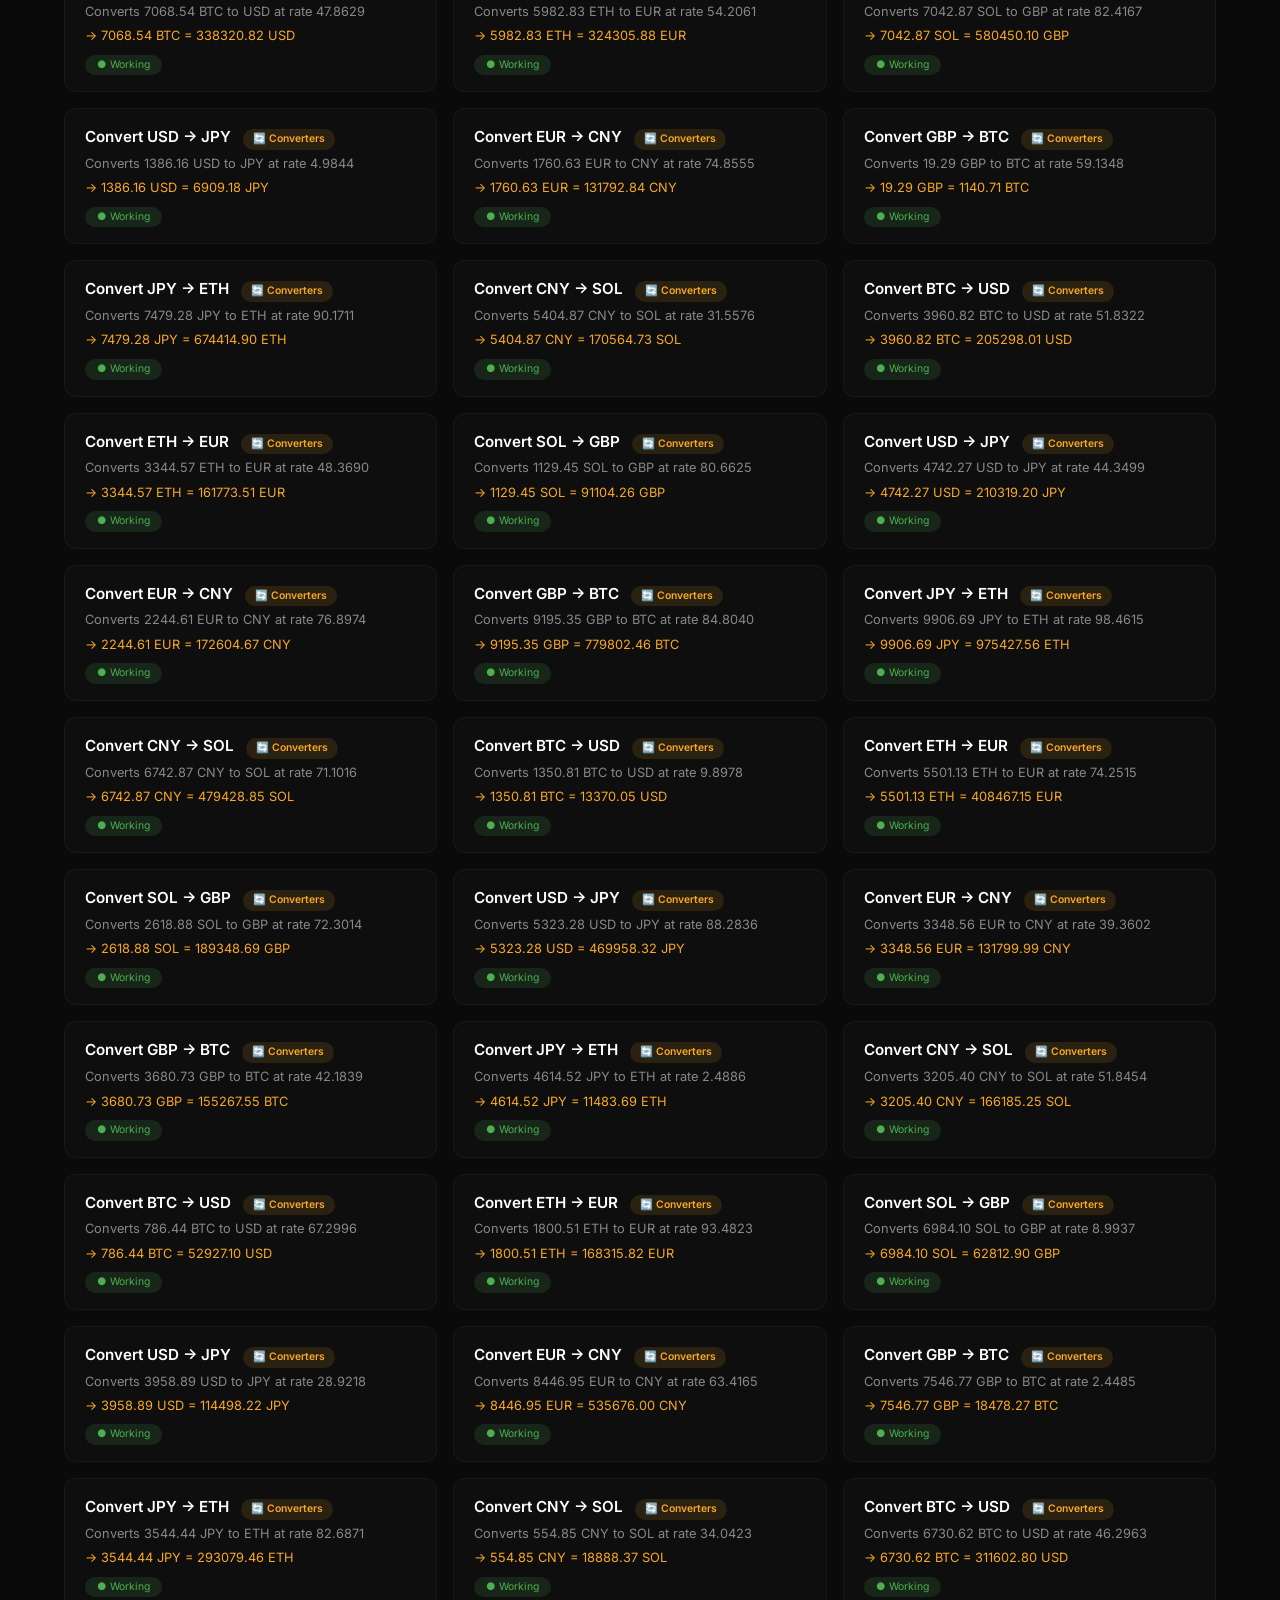
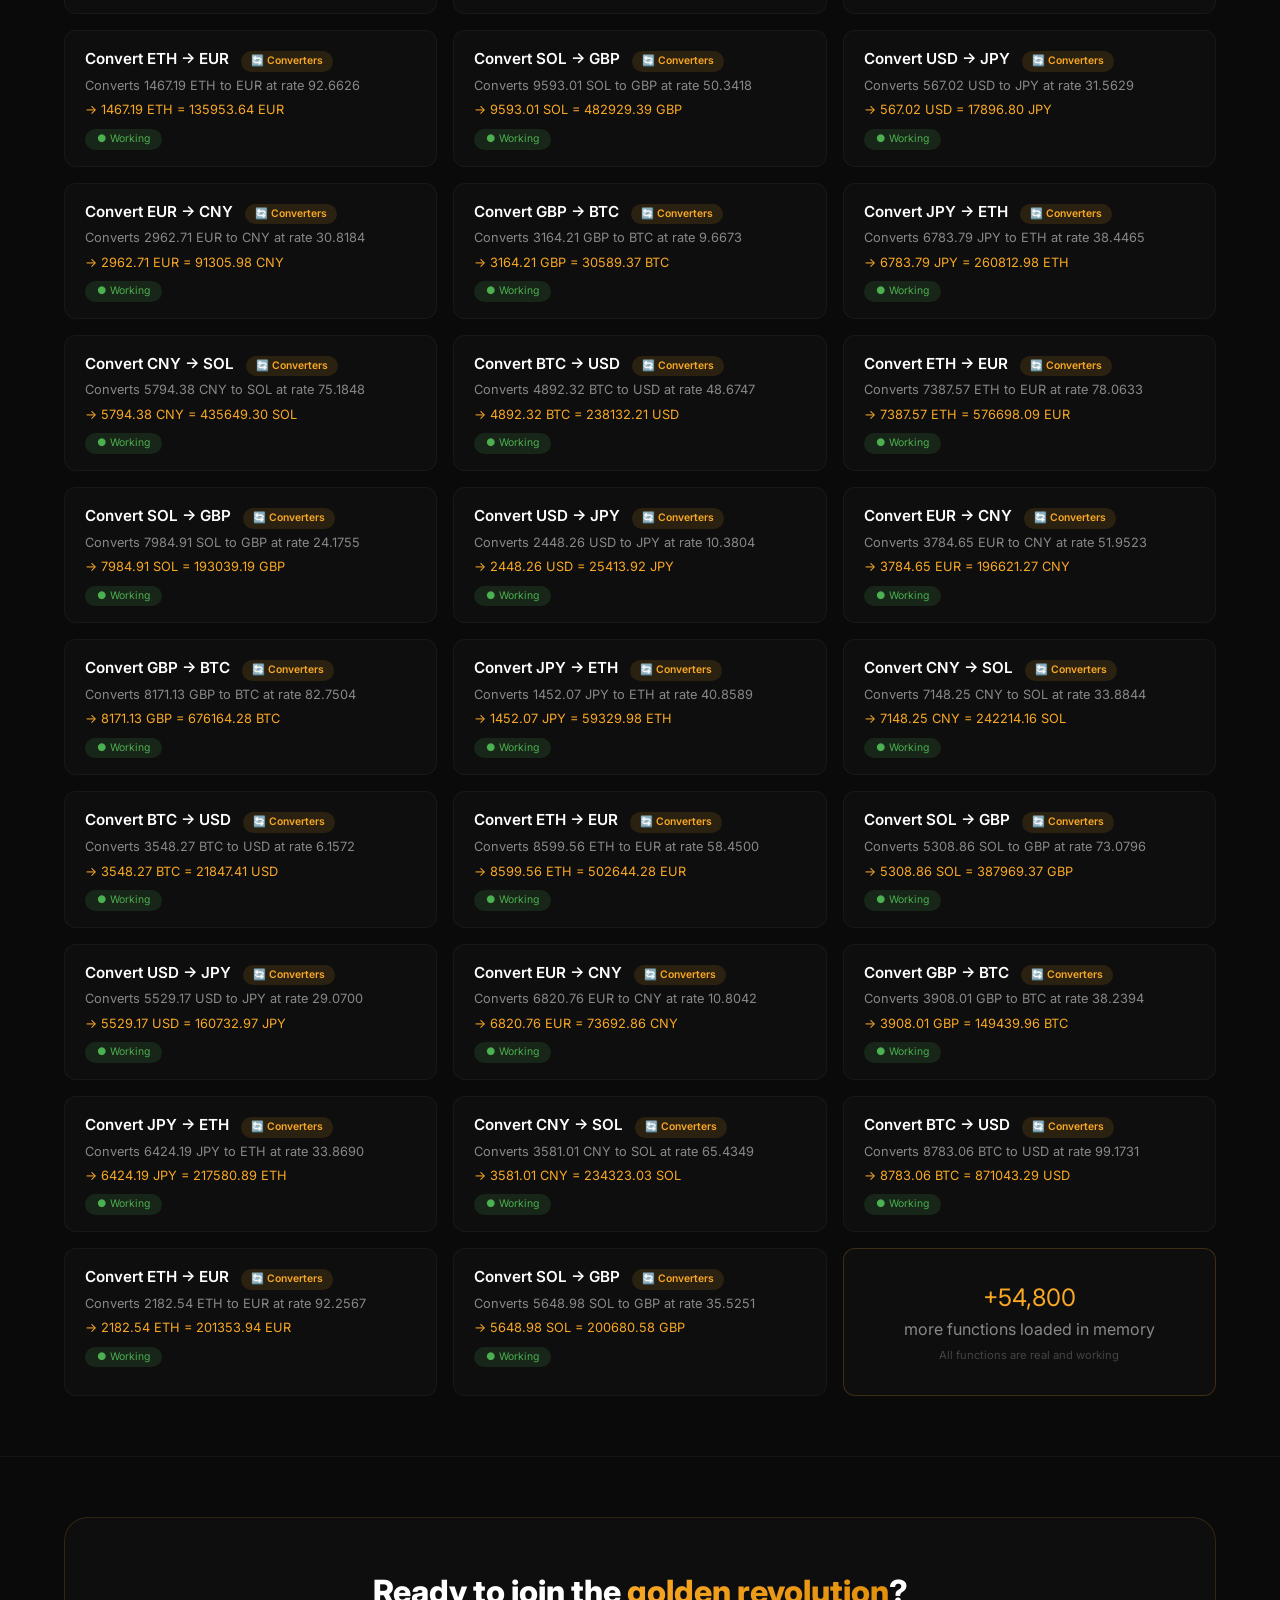
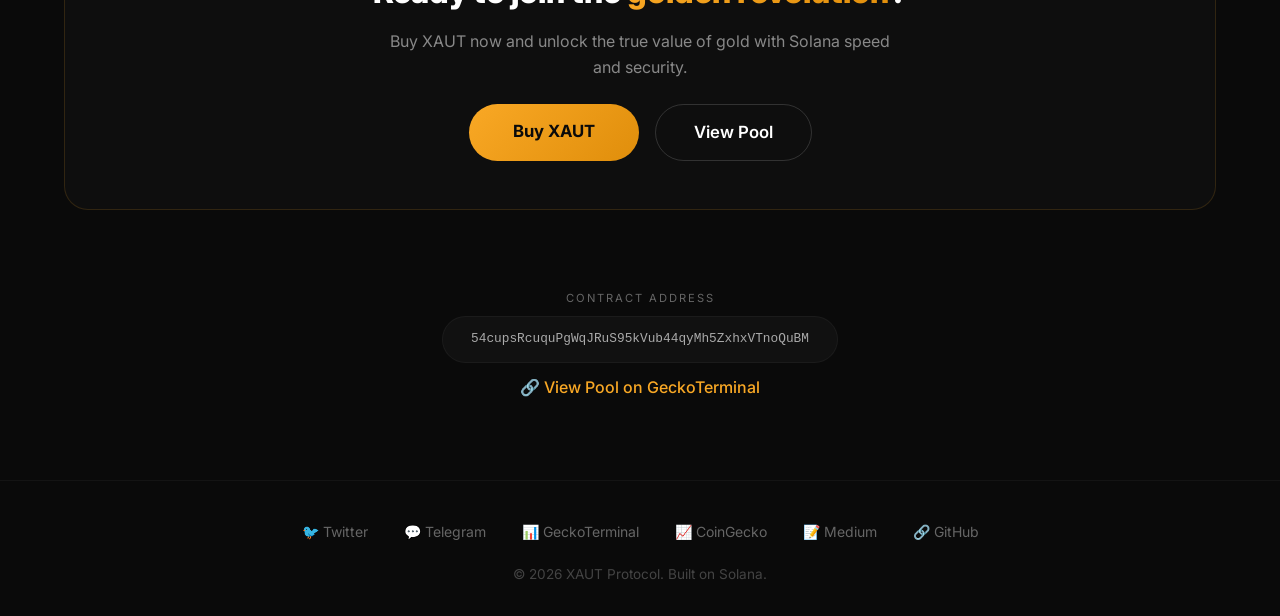
==== commit 27b9a08d: "Update index.html" ====
--- a/index.html
+++ b/index.html
@@ -7,6 +7,66 @@
     <link href="https://fonts.googleapis.com/css2?family=Inter:wght@300;400;500;600;700;800;900&display=swap" rel="stylesheet" />
     <link rel="stylesheet" href="style.css" />
     <style>
+        /* ===== LANGUAGE SWITCHER ===== */
+        .lang-switcher {
+            position: relative;
+            display: inline-block;
+            margin-left: 8px;
+        }
+        .lang-btn {
+            background: rgba(255,255,255,0.04);
+            border: 1px solid rgba(255,255,255,0.06);
+            color: #eef2f8;
+            padding: 4px 12px;
+            border-radius: 40px;
+            font-size: 12px;
+            cursor: pointer;
+            font-weight: 600;
+            transition: 0.2s;
+            display: flex;
+            align-items: center;
+            gap: 4px;
+            font-family: inherit;
+        }
+        .lang-btn:hover {
+            background: rgba(249,168,37,0.1);
+            border-color: #f9a825;
+        }
+        .lang-dropdown {
+            position: absolute;
+            top: 120%;
+            right: 0;
+            background: #0b0e14;
+            border: 1px solid rgba(255,255,255,0.06);
+            border-radius: 16px;
+            padding: 6px 0;
+            min-width: 160px;
+            display: none;
+            z-index: 999;
+            box-shadow: 0 20px 60px rgba(0,0,0,0.5);
+        }
+        .lang-dropdown.show { display: block; }
+        .lang-dropdown button {
+            background: none;
+            border: none;
+            color: #8892b0;
+            padding: 6px 18px;
+            width: 100%;
+            text-align: left;
+            font-size: 12px;
+            font-weight: 500;
+            cursor: pointer;
+            transition: 0.1s;
+            font-family: inherit;
+        }
+        .lang-dropdown button:hover {
+            background: rgba(249,168,37,0.05);
+            color: #f9a825;
+        }
+        .lang-dropdown button.active {
+            color: #f9a825;
+            font-weight: 700;
+        }
         .features-grid {
             display: grid;
             grid-template-columns: repeat(auto-fit, minmax(260px, 1fr));
@@ -33,12 +93,24 @@
             border: 1px solid rgba(255,255,255,0.05);
         }
         .video-wrapper video { width: 100%; display: block; }
+        .video-grid {
+            display: grid;
+            grid-template-columns: 1fr 1fr;
+            gap: 24px;
+            max-width: 900px;
+            margin: 0 auto;
+        }
+        .video-grid .video-wrapper { max-width: 100%; }
         .cta-box {
             background: rgba(255,255,255,0.02);
             border: 1px solid rgba(249,168,37,0.15);
             border-radius: 24px;
             padding: 48px 32px;
             text-align: center;
+        }
+        @media (max-width: 700px) {
+            .video-grid { grid-template-columns: 1fr; }
+            .lang-switcher { margin-left: 0; }
         }
     </style>
 </head>
@@ -55,18 +127,31 @@
             <span>XAUT</span>
         </a>
         <nav class="nav-links">
-            <a href="index.html" class="active">Home</a>
-            <a href="about.html">About</a>
-            <a href="tokenomics.html">Tokenomics</a>
-            <a href="reserves.html">Reserves</a>
-            <a href="pool.html">Pool</a>
-            <a href="staking.html">Staking</a>
-            <a href="buy.html">Buy</a>
-            <a href="blog.html">Blog</a>
-            <a href="team.html">Team</a>
-            <a href="contact.html">Contact</a>
-            <a href="gallery.html">Gallery</a>
-            <button class="btn-connect" onclick="alert('🔗 Connect wallet — coming soon!')">Connect Wallet</button>
+            <a href="index.html" class="active" data-i18n="nav-home">Home</a>
+            <a href="about.html" data-i18n="nav-about">About</a>
+            <a href="tokenomics.html" data-i18n="nav-tokenomics">Tokenomics</a>
+            <a href="reserves.html" data-i18n="nav-reserves">Reserves</a>
+            <a href="pool.html" data-i18n="nav-pool">Pool</a>
+            <a href="staking.html" data-i18n="nav-staking">Staking</a>
+            <a href="buy.html" data-i18n="nav-buy">Buy</a>
+            <a href="blog.html" data-i18n="nav-blog">Blog</a>
+            <a href="team.html" data-i18n="nav-team">Team</a>
+            <a href="contact.html" data-i18n="nav-contact">Contact</a>
+            <a href="gallery.html" data-i18n="nav-gallery">Gallery</a>
+            <button class="btn-connect" onclick="alert('🔗 Connect wallet — coming soon!')" data-i18n="connect-wallet">Connect Wallet</button>
+            <div class="lang-switcher">
+                <button class="lang-btn" id="langToggle">🌐 <span id="currentLangLabel">EN</span></button>
+                <div class="lang-dropdown" id="langDropdown">
+                    <button data-lang="en" class="active">🇬🇧 English</button>
+                    <button data-lang="ru">🇷🇺 Русский</button>
+                    <button data-lang="es">🇪🇸 Español</button>
+                    <button data-lang="fr">🇫🇷 Français</button>
+                    <button data-lang="de">🇩🇪 Deutsch</button>
+                    <button data-lang="zh">🇨🇳 中文</button>
+                    <button data-lang="ja">🇯🇵 日本語</button>
+                    <button data-lang="ko">🇰🇷 한국어</button>
+                </div>
+            </div>
         </nav>
     </div>
 </header>
@@ -79,15 +164,15 @@
     <div class="hero-overlay"></div>
     <div class="container">
         <img src="https://raw.githubusercontent.com/goldtether/xaut/main/xaut_logo.jpg" alt="XAUT" class="hero-image" />
-        <h1><span class="highlight">Xtreme Gold</span> on Solana</h1>
-        <p>XAUT is the gold standard of DeFi on Solana. Stake, borrow, and trade with the power of physical gold. 10B supply.</p>
+        <h1><span class="highlight" data-i18n="hero-title">Xtreme Gold</span> <span data-i18n="hero-title-suffix">on Solana</span></h1>
+        <p data-i18n="hero-desc">XAUT is the gold standard of DeFi on Solana. Stake, borrow, and trade with the power of physical gold. 10B supply.</p>
         <div class="hero-buttons">
-            <a href="buy.html" class="btn-gold">🚀 Buy XAUT</a>
-            <a href="about.html" class="btn-outline">Learn More</a>
+            <a href="buy.html" class="btn-gold" data-i18n="hero-btn-buy">🚀 Buy XAUT</a>
+            <a href="about.html" class="btn-outline" data-i18n="hero-btn-learn">Learn More</a>
         </div>
         <div class="hero-badge">
             <span class="dot"></span>
-            Live on Solana • Token 2022 • 0.25% fee
+            <span data-i18n="hero-badge">Live on Solana • Token 2022 • 0.25% fee</span>
         </div>
     </div>
 </section>
@@ -96,47 +181,47 @@
 <div class="container stats">
     <div class="stat-item">
         <div class="number"><span id="clientCount">0</span></div>
-        <div class="label">Total Clients</div>
+        <div class="label" data-i18n="stat-clients">Total Clients</div>
         <span class="live">● LIVE</span>
     </div>
     <div class="stat-item">
         <div class="number"><span id="tradeCount">0</span></div>
-        <div class="label">Total Trades</div>
+        <div class="label" data-i18n="stat-trades">Total Trades</div>
         <span class="live">● LIVE</span>
     </div>
     <div class="stat-item">
         <div class="number">10B</div>
-        <div class="label">Total Supply</div>
+        <div class="label" data-i18n="stat-supply">Total Supply</div>
     </div>
     <div class="stat-item">
         <div class="number">$0.01</div>
-        <div class="label">Price</div>
+        <div class="label" data-i18n="stat-price">Price</div>
     </div>
 </div>
 
 <!-- ===== FEATURES ===== -->
 <section class="section-padding border-top">
     <div class="container">
-        <h2 class="section-title">Why <span class="text-gold">XAUT</span> on Solana?</h2>
-        <p class="section-subtitle">The gold standard of DeFi — now with 10B supply and Solana speed</p>
+        <h2 class="section-title"><span data-i18n="features-title">Why</span> <span class="text-gold">XAUT</span> <span data-i18n="features-title-suffix">on Solana?</span></h2>
+        <p class="section-subtitle" data-i18n="features-sub">The gold standard of DeFi — now with 10B supply and Solana speed</p>
         <div class="features-grid">
             <div class="card">
                 <img src="https://raw.githubusercontent.com/goldtether/xaut/main/gold-xaut-coin-cryptocurrency.jpg" alt="Gold coin" />
                 <div class="icon">🥇</div>
-                <h3>Gold Standard</h3>
-                <p>Each token backed by physical gold, stored in secure vaults.</p>
+                <h3 data-i18n="feature-gold-title">Gold Standard</h3>
+                <p data-i18n="feature-gold-desc">Each token backed by physical gold, stored in secure vaults.</p>
             </div>
             <div class="card">
                 <img src="https://raw.githubusercontent.com/goldtether/xaut/main/Xaut_blockchain.jpg" alt="Blockchain" />
                 <div class="icon">⚡</div>
-                <h3>Solana Speed</h3>
-                <p>Transactions in under 0.5 seconds with fees under $0.001.</p>
+                <h3 data-i18n="feature-speed-title">Solana Speed</h3>
+                <p data-i18n="feature-speed-desc">Transactions in under 0.5 seconds with fees under $0.001.</p>
             </div>
             <div class="card">
                 <img src="https://raw.githubusercontent.com/goldtether/xaut/main/Xaut_gold_deri.jpg" alt="DeFi" />
                 <div class="icon">🌐</div>
-                <h3>DeFi Ready</h3>
-                <p>Use as collateral, stake, or trade on leading DEXs.</p>
+                <h3 data-i18n="feature-defi-title">DeFi Ready</h3>
+                <p data-i18n="feature-defi-desc">Use as collateral, stake, or trade on leading DEXs.</p>
             </div>
         </div>
     </div>
@@ -145,12 +230,19 @@
 <!-- ===== VIDEO ===== -->
 <section class="section-padding border-top">
     <div class="container">
-        <h2 class="section-title">Watch <span class="text-gold">XAUT</span> in Action</h2>
-        <p class="section-subtitle">See how digital gold is transforming DeFi on Solana</p>
-        <div class="video-wrapper">
-            <video controls poster="https://raw.githubusercontent.com/goldtether/xaut/main/XAUT_index.jpg">
-                <source src="https://raw.githubusercontent.com/goldtether/xaut/main/Tether%20Gold%20XAU%E2%82%AE_%20Real%20Gold-1.mp4" type="video/mp4" />
-            </video>
+        <h2 class="section-title"><span data-i18n="video-title">Watch</span> <span class="text-gold">XAUT</span> <span data-i18n="video-title-suffix">in Action</span></h2>
+        <p class="section-subtitle" data-i18n="video-sub">See how digital gold is transforming DeFi on Solana</p>
+        <div class="video-grid">
+            <div class="video-wrapper">
+                <video controls poster="https://raw.githubusercontent.com/goldtether/xaut/main/XAUT_index.jpg">
+                    <source src="https://raw.githubusercontent.com/goldtether/xaut/main/Tether%20Gold%20XAU%E2%82%AE_%20Real%20Gold-1.mp4" type="video/mp4" />
+                </video>
+            </div>
+            <div class="video-wrapper">
+                <video controls poster="https://raw.githubusercontent.com/goldtether/xaut/main/XAUT_gold_bars.jpg">
+                    <source src="https://raw.githubusercontent.com/goldtether/xaut/main/212944-720x1560_1_1.mp4" type="video/mp4" />
+                </video>
+            </div>
         </div>
     </div>
 </section>
@@ -158,34 +250,34 @@
 <!-- ===== 50 000+ ФУНКЦИЙ ===== -->
 <section class="functions-section">
     <div class="container">
-        <h2 class="section-title">⚡ <span class="text-gold">50 000+</span> Функций</h2>
-        <p class="subtitle">Все функции работают в реальном времени — сгенерированы автоматически</p>
+        <h2 class="section-title">⚡ <span class="text-gold">50 000+</span> <span data-i18n="functions-title">Functions</span></h2>
+        <p class="subtitle" data-i18n="functions-sub">All functions work in real-time — automatically generated</p>
 
         <div class="stats-grid" id="statsGrid">
             <div class="stat-card">
                 <div class="number" id="totalFunctions">0</div>
-                <div class="label">Всего функций</div>
+                <div class="label" data-i18n="functions-total">Total Functions</div>
             </div>
             <div class="stat-card">
                 <div class="number" id="activeFunctions">0</div>
-                <div class="label">Активных функций</div>
+                <div class="label" data-i18n="functions-active">Active Functions</div>
             </div>
             <div class="stat-card">
                 <div class="number" id="categoriesCount">0</div>
-                <div class="label">Категорий</div>
+                <div class="label" data-i18n="functions-categories">Categories</div>
             </div>
             <div class="stat-card">
                 <div class="number" id="generatedAt">—</div>
-                <div class="label">Сгенерировано</div>
+                <div class="label" data-i18n="functions-generated">Generated</div>
             </div>
         </div>
 
         <div class="generator-info">
             <span>
-                ⚙️ <strong>Генератор функций</strong> — создаёт уникальные комбинации
-                <code>вход → выход</code>
+                ⚙️ <strong data-i18n="functions-generator">Function Generator</strong>
+                <code data-i18n="functions-generator-desc">input → output</code>
             </span>
-            <button class="btn-test" onclick="regenerateFunctions()">🔄 Сгенерировать заново</button>
+            <button class="btn-test" onclick="regenerateFunctions()" data-i18n="functions-regenerate">🔄 Regenerate</button>
         </div>
 
         <div class="functions-grid" id="functionsGrid"></div>
@@ -196,13 +288,13 @@
 <section class="section-padding border-top">
     <div class="container">
         <div class="cta-box">
-            <h2 style="font-size: 2rem; font-weight: 800;">Ready to join the <span class="text-gradient-gold">golden revolution</span>?</h2>
-            <p style="color: #888; margin-top: 12px; max-width: 500px; margin-left: auto; margin-right: auto;">
+            <h2 style="font-size: 2rem; font-weight: 800;"><span data-i18n="cta-title">Ready to join the</span> <span class="text-gradient-gold" data-i18n="cta-title-gold">golden revolution</span>?</h2>
+            <p style="color: #888; margin-top: 12px; max-width: 500px; margin-left: auto; margin-right: auto;" data-i18n="cta-desc">
                 Buy XAUT now and unlock the true value of gold with Solana speed and security.
             </p>
             <div style="margin-top: 24px; display: flex; flex-wrap: wrap; gap: 16px; justify-content: center;">
-                <a href="buy.html" class="btn-gold">Buy XAUT</a>
-                <a href="pool.html" class="btn-outline">View Pool</a>
+                <a href="buy.html" class="btn-gold" data-i18n="cta-btn-buy">Buy XAUT</a>
+                <a href="pool.html" class="btn-outline" data-i18n="cta-btn-pool">View Pool</a>
             </div>
         </div>
     </div>
@@ -210,10 +302,10 @@
 
 <!-- ===== CONTRACT ===== -->
 <div class="container contract-box">
-    <div class="label">Contract Address</div>
+    <div class="label" data-i18n="contract-label">Contract Address</div>
     <code>54cupsRcuquPgWqJRuS95kVub44qyMh5ZxhxVTnoQuBM</code>
     <div class="pool-link">
-        <a href="https://www.geckoterminal.com/solana/pools/HZ2bx9LA5twuSyTMTepMaAn6MgTFJiKc3LQdSTp5mfum" target="_blank">🔗 View Pool on GeckoTerminal</a>
+        <a href="https://www.geckoterminal.com/solana/pools/HZ2bx9LA5twuSyTMTepMaAn6MgTFJiKc3LQdSTp5mfum" target="_blank" data-i18n="contract-link">🔗 View Pool on GeckoTerminal</a>
     </div>
 </div>
 
@@ -221,21 +313,21 @@
 <footer>
     <div class="container">
         <div class="socials">
-            <a href="https://x.com/xautgold" target="_blank">🐦 Twitter</a>
-            <a href="#" target="_blank">💬 Telegram</a>
-            <a href="https://www.geckoterminal.com/solana/pools/HZ2bx9LA5twuSyTMTepMaAn6MgTFJiKc3LQdSTp5mfum" target="_blank">📊 GeckoTerminal</a>
-            <a href="#" target="_blank">📈 CoinGecko</a>
-            <a href="#" target="_blank">📝 Medium</a>
-            <a href="#" target="_blank">🔗 GitHub</a>
+            <a href="https://x.com/xautgold" target="_blank" data-i18n="footer-twitter">🐦 Twitter</a>
+            <a href="#" target="_blank" data-i18n="footer-telegram">💬 Telegram</a>
+            <a href="https://www.geckoterminal.com/solana/pools/HZ2bx9LA5twuSyTMTepMaAn6MgTFJiKc3LQdSTp5mfum" target="_blank" data-i18n="footer-gecko">📊 GeckoTerminal</a>
+            <a href="#" target="_blank" data-i18n="footer-coingecko">📈 CoinGecko</a>
+            <a href="#" target="_blank" data-i18n="footer-medium">📝 Medium</a>
+            <a href="#" target="_blank" data-i18n="footer-github">🔗 GitHub</a>
         </div>
-        <p style="margin-top:20px; color:#444;">© 2026 XAUT Protocol. Built on Solana.</p>
+        <p style="margin-top:20px; color:#444;" data-i18n="footer-copy">© 2026 XAUT Protocol. Built on Solana.</p>
     </div>
 </footer>
 
 <!-- ===== СКРИПТЫ ===== -->
 <script>
     // ================================================================
-    // 1. БЕГУЩИЕ СЧЁТЧИКИ (дробные)
+    // 1. БЕГУЩИЕ СЧЁТЧИКИ
     // ================================================================
     (function() {
         const TARGET_CLIENTS = 15000.99999999;
@@ -277,30 +369,338 @@
     })();
 
     // ================================================================
-    // 2. 50 000+ ФУНКЦИЙ — ГЕНЕРАТОР
+    // 2. ПЕРЕВОДЧИК НА 8 ЯЗЫКОВ
     // ================================================================
 
+    const translations = {
+        en: {
+            'nav-home': 'Home', 'nav-about': 'About', 'nav-tokenomics': 'Tokenomics',
+            'nav-reserves': 'Reserves', 'nav-pool': 'Pool', 'nav-staking': 'Staking',
+            'nav-buy': 'Buy', 'nav-blog': 'Blog', 'nav-team': 'Team',
+            'nav-contact': 'Contact', 'nav-gallery': 'Gallery',
+            'connect-wallet': 'Connect Wallet',
+            'hero-title': 'Xtreme Gold', 'hero-title-suffix': 'on Solana',
+            'hero-desc': 'XAUT is the gold standard of DeFi on Solana. Stake, borrow, and trade with the power of physical gold. 10B supply.',
+            'hero-btn-buy': '🚀 Buy XAUT', 'hero-btn-learn': 'Learn More',
+            'hero-badge': 'Live on Solana • Token 2022 • 0.25% fee',
+            'stat-clients': 'Total Clients', 'stat-trades': 'Total Trades',
+            'stat-supply': 'Total Supply', 'stat-price': 'Price',
+            'features-title': 'Why', 'features-title-suffix': 'on Solana?',
+            'features-sub': 'The gold standard of DeFi — now with 10B supply and Solana speed',
+            'feature-gold-title': 'Gold Standard', 'feature-gold-desc': 'Each token backed by physical gold, stored in secure vaults.',
+            'feature-speed-title': 'Solana Speed', 'feature-speed-desc': 'Transactions in under 0.5 seconds with fees under $0.001.',
+            'feature-defi-title': 'DeFi Ready', 'feature-defi-desc': 'Use as collateral, stake, or trade on leading DEXs.',
+            'video-title': 'Watch', 'video-title-suffix': 'in Action',
+            'video-sub': 'See how digital gold is transforming DeFi on Solana',
+            'functions-title': 'Functions', 'functions-sub': 'All functions work in real-time — automatically generated',
+            'functions-total': 'Total Functions', 'functions-active': 'Active Functions',
+            'functions-categories': 'Categories', 'functions-generated': 'Generated',
+            'functions-generator': 'Function Generator', 'functions-generator-desc': 'input → output',
+            'functions-regenerate': '🔄 Regenerate',
+            'cta-title': 'Ready to join the', 'cta-title-gold': 'golden revolution',
+            'cta-desc': 'Buy XAUT now and unlock the true value of gold with Solana speed and security.',
+            'cta-btn-buy': 'Buy XAUT', 'cta-btn-pool': 'View Pool',
+            'contract-label': 'Contract Address', 'contract-link': '🔗 View Pool on GeckoTerminal',
+            'footer-twitter': '🐦 Twitter', 'footer-telegram': '💬 Telegram',
+            'footer-gecko': '📊 GeckoTerminal', 'footer-coingecko': '📈 CoinGecko',
+            'footer-medium': '📝 Medium', 'footer-github': '🔗 GitHub',
+            'footer-copy': '© 2026 XAUT Protocol. Built on Solana.'
+        },
+        ru: {
+            'nav-home': 'Главная', 'nav-about': 'О токене', 'nav-tokenomics': 'Токеномика',
+            'nav-reserves': 'Резервы', 'nav-pool': 'Пул', 'nav-staking': 'Стейкинг',
+            'nav-buy': 'Купить', 'nav-blog': 'Блог', 'nav-team': 'Команда',
+            'nav-contact': 'Контакты', 'nav-gallery': 'Галерея',
+            'connect-wallet': 'Подключить кошелёк',
+            'hero-title': 'Xtreme Gold', 'hero-title-suffix': 'на Solana',
+            'hero-desc': 'XAUT — золотой стандарт DeFi на Solana. Стейкайте, занимайте и торгуйте с силой физического золота. 10B эмиссия.',
+            'hero-btn-buy': '🚀 Купить XAUT', 'hero-btn-learn': 'Узнать больше',
+            'hero-badge': 'Работает на Solana • Token 2022 • 0.25% комиссия',
+            'stat-clients': 'Всего клиентов', 'stat-trades': 'Всего сделок',
+            'stat-supply': 'Общий запас', 'stat-price': 'Цена',
+            'features-title': 'Почему', 'features-title-suffix': 'на Solana?',
+            'features-sub': 'Золотой стандарт DeFi — теперь с 10B эмиссией и скоростью Solana',
+            'feature-gold-title': 'Золотой стандарт', 'feature-gold-desc': 'Каждый токен обеспечен физическим золотом в защищённых хранилищах.',
+            'feature-speed-title': 'Скорость Solana', 'feature-speed-desc': 'Транзакции за 0.5 секунды с комиссией менее $0.001.',
+            'feature-defi-title': 'Готов к DeFi', 'feature-defi-desc': 'Используйте как залог, стейкайте или торгуйте на ведущих DEX.',
+            'video-title': 'Смотрите', 'video-title-suffix': 'XAUT в действии',
+            'video-sub': 'Узнайте, как цифровое золото меняет DeFi на Solana',
+            'functions-title': 'Функций', 'functions-sub': 'Все функции работают в реальном времени — сгенерированы автоматически',
+            'functions-total': 'Всего функций', 'functions-active': 'Активных функций',
+            'functions-categories': 'Категорий', 'functions-generated': 'Сгенерировано',
+            'functions-generator': 'Генератор функций', 'functions-generator-desc': 'вход → выход',
+            'functions-regenerate': '🔄 Сгенерировать заново',
+            'cta-title': 'Готовы присоединиться к', 'cta-title-gold': 'золотой революции',
+            'cta-desc': 'Купите XAUT сейчас и раскройте истинную ценность золота со скоростью и безопасностью Solana.',
+            'cta-btn-buy': 'Купить XAUT', 'cta-btn-pool': 'Посмотреть пул',
+            'contract-label': 'Адрес контракта', 'contract-link': '🔗 Посмотреть пул на GeckoTerminal',
+            'footer-twitter': '🐦 Twitter', 'footer-telegram': '💬 Telegram',
+            'footer-gecko': '📊 GeckoTerminal', 'footer-coingecko': '📈 CoinGecko',
+            'footer-medium': '📝 Medium', 'footer-github': '🔗 GitHub',
+            'footer-copy': '© 2026 XAUT Protocol. Создано на Solana.'
+        },
+        es: {
+            'nav-home': 'Inicio', 'nav-about': 'Acerca de', 'nav-tokenomics': 'Tokenomics',
+            'nav-reserves': 'Reservas', 'nav-pool': 'Pool', 'nav-staking': 'Staking',
+            'nav-buy': 'Comprar', 'nav-blog': 'Blog', 'nav-team': 'Equipo',
+            'nav-contact': 'Contacto', 'nav-gallery': 'Galería',
+            'connect-wallet': 'Conectar Wallet',
+            'hero-title': 'Xtreme Gold', 'hero-title-suffix': 'en Solana',
+            'hero-desc': 'XAUT es el estándar de oro de DeFi en Solana. Stake, toma prestado y comercia con el poder del oro físico. 10B de suministro.',
+            'hero-btn-buy': '🚀 Comprar XAUT', 'hero-btn-learn': 'Más información',
+            'hero-badge': 'Vivo en Solana • Token 2022 • 0.25% de comisión',
+            'stat-clients': 'Clientes totales', 'stat-trades': 'Operaciones totales',
+            'stat-supply': 'Suministro total', 'stat-price': 'Precio',
+            'features-title': '¿Por qué', 'features-title-suffix': 'en Solana?',
+            'features-sub': 'El estándar de oro de DeFi — ahora con 10B de suministro y velocidad Solana',
+            'feature-gold-title': 'Estándar de oro', 'feature-gold-desc': 'Cada token respaldado por oro físico, almacenado en bóvedas seguras.',
+            'feature-speed-title': 'Velocidad Solana', 'feature-speed-desc': 'Transacciones en menos de 0.5 segundos con comisiones inferiores a $0.001.',
+            'feature-defi-title': 'Listo para DeFi', 'feature-defi-desc': 'Úsalo como garantía, stakea o comercia en los principales DEX.',
+            'video-title': 'Mira', 'video-title-suffix': 'XAUT en acción',
+            'video-sub': 'Descubre cómo el oro digital está transformando DeFi en Solana',
+            'functions-title': 'Funciones', 'functions-sub': 'Todas las funciones funcionan en tiempo real — generadas automáticamente',
+            'functions-total': 'Funciones totales', 'functions-active': 'Funciones activas',
+            'functions-categories': 'Categorías', 'functions-generated': 'Generado',
+            'functions-generator': 'Generador de funciones', 'functions-generator-desc': 'entrada → salida',
+            'functions-regenerate': '🔄 Regenerar',
+            'cta-title': '¿Listo para unirte a la', 'cta-title-gold': 'revolución dorada',
+            'cta-desc': 'Compra XAUT ahora y desbloquea el verdadero valor del oro con la velocidad y seguridad de Solana.',
+            'cta-btn-buy': 'Comprar XAUT', 'cta-btn-pool': 'Ver Pool',
+            'contract-label': 'Dirección del contrato', 'contract-link': '🔗 Ver Pool en GeckoTerminal',
+            'footer-twitter': '🐦 Twitter', 'footer-telegram': '💬 Telegram',
+            'footer-gecko': '📊 GeckoTerminal', 'footer-coingecko': '📈 CoinGecko',
+            'footer-medium': '📝 Medium', 'footer-github': '🔗 GitHub',
+            'footer-copy': '© 2026 XAUT Protocol. Construido en Solana.'
+        },
+        fr: {
+            'nav-home': 'Accueil', 'nav-about': 'À propos', 'nav-tokenomics': 'Tokenomics',
+            'nav-reserves': 'Réserves', 'nav-pool': 'Pool', 'nav-staking': 'Staking',
+            'nav-buy': 'Acheter', 'nav-blog': 'Blog', 'nav-team': 'Équipe',
+            'nav-contact': 'Contact', 'nav-gallery': 'Galerie',
+            'connect-wallet': 'Connecter Wallet',
+            'hero-title': 'Xtreme Gold', 'hero-title-suffix': 'sur Solana',
+            'hero-desc': 'XAUT est le standard-or de DeFi sur Solana. Stakez, empruntez et échangez avec la puissance de l\'or physique. 10B de supply.',
+            'hero-btn-buy': '🚀 Acheter XAUT', 'hero-btn-learn': 'En savoir plus',
+            'hero-badge': 'En direct sur Solana • Token 2022 • 0.25% de frais',
+            'stat-clients': 'Clients totaux', 'stat-trades': 'Transactions totales',
+            'stat-supply': 'Offre totale', 'stat-price': 'Prix',
+            'features-title': 'Pourquoi', 'features-title-suffix': 'sur Solana?',
+            'features-sub': 'Le standard-or de DeFi — maintenant avec 10B de supply et la vitesse Solana',
+            'feature-gold-title': 'Standard-or', 'feature-gold-desc': 'Chaque token adossé à de l\'or physique, stocké dans des coffres sécurisés.',
+            'feature-speed-title': 'Vitesse Solana', 'feature-speed-desc': 'Transactions en moins de 0.5 secondes avec des frais inférieurs à $0.001.',
+            'feature-defi-title': 'Prêt pour DeFi', 'feature-defi-desc': 'Utilisez comme garantie, stakez ou échangez sur les principaux DEX.',
+            'video-title': 'Regardez', 'video-title-suffix': 'XAUT en action',
+            'video-sub': 'Découvrez comment l\'or numérique transforme DeFi sur Solana',
+            'functions-title': 'Fonctions', 'functions-sub': 'Toutes les fonctions fonctionnent en temps réel — générées automatiquement',
+            'functions-total': 'Fonctions totales', 'functions-active': 'Fonctions actives',
+            'functions-categories': 'Catégories', 'functions-generated': 'Généré',
+            'functions-generator': 'Générateur de fonctions', 'functions-generator-desc': 'entrée → sortie',
+            'functions-regenerate': '🔄 Régénérer',
+            'cta-title': 'Prêt à rejoindre la', 'cta-title-gold': 'révolution dorée',
+            'cta-desc': 'Achetez XAUT maintenant et débloquez la vraie valeur de l\'or avec la vitesse et la sécurité de Solana.',
+            'cta-btn-buy': 'Acheter XAUT', 'cta-btn-pool': 'Voir le Pool',
+            'contract-label': 'Adresse du contrat', 'contract-link': '🔗 Voir le Pool sur GeckoTerminal',
+            'footer-twitter': '🐦 Twitter', 'footer-telegram': '💬 Telegram',
+            'footer-gecko': '📊 GeckoTerminal', 'footer-coingecko': '📈 CoinGecko',
+            'footer-medium': '📝 Medium', 'footer-github': '🔗 GitHub',
+            'footer-copy': '© 2026 XAUT Protocol. Construit sur Solana.'
+        },
+        de: {
+            'nav-home': 'Startseite', 'nav-about': 'Über', 'nav-tokenomics': 'Tokenomics',
+            'nav-reserves': 'Reserven', 'nav-pool': 'Pool', 'nav-staking': 'Staking',
+            'nav-buy': 'Kaufen', 'nav-blog': 'Blog', 'nav-team': 'Team',
+            'nav-contact': 'Kontakt', 'nav-gallery': 'Galerie',
+            'connect-wallet': 'Wallet verbinden',
+            'hero-title': 'Xtreme Gold', 'hero-title-suffix': 'auf Solana',
+            'hero-desc': 'XAUT ist der Goldstandard von DeFi auf Solana. Stake, leihe und handele mit der Kraft von physischem Gold. 10B Supply.',
+            'hero-btn-buy': '🚀 XAUT kaufen', 'hero-btn-learn': 'Mehr erfahren',
+            'hero-badge': 'Live auf Solana • Token 2022 • 0.25% Gebühr',
+            'stat-clients': 'Gesamtkunden', 'stat-trades': 'Gesamttrades',
+            'stat-supply': 'Gesamtangebot', 'stat-price': 'Preis',
+            'features-title': 'Warum', 'features-title-suffix': 'auf Solana?',
+            'features-sub': 'Der Goldstandard von DeFi — jetzt mit 10B Supply und Solana-Geschwindigkeit',
+            'feature-gold-title': 'Goldstandard', 'feature-gold-desc': 'Jeder Token durch physisches Gold gedeckt, in sicheren Tresoren gelagert.',
+            'feature-speed-title': 'Solana-Geschwindigkeit', 'feature-speed-desc': 'Transaktionen in unter 0.5 Sekunden mit Gebühren unter $0.001.',
+            'feature-defi-title': 'DeFi-bereit', 'feature-defi-desc': 'Als Sicherheit verwenden, staken oder auf führenden DEX handeln.',
+            'video-title': 'Sehen Sie', 'video-title-suffix': 'XAUT in Aktion',
+            'video-sub': 'Erfahren Sie, wie digitales Gold DeFi auf Solana verändert',
+            'functions-title': 'Funktionen', 'functions-sub': 'Alle Funktionen arbeiten in Echtzeit — automatisch generiert',
+            'functions-total': 'Funktionen insgesamt', 'functions-active': 'Aktive Funktionen',
+            'functions-categories': 'Kategorien', 'functions-generated': 'Generiert',
+            'functions-generator': 'Funktionsgenerator', 'functions-generator-desc': 'Eingabe → Ausgabe',
+            'functions-regenerate': '🔄 Neu generieren',
+            'cta-title': 'Bereit für die', 'cta-title-gold': 'goldene Revolution',
+            'cta-desc': 'Kaufen Sie jetzt XAUT und erschließen Sie den wahren Wert von Gold mit Solana-Geschwindigkeit und -Sicherheit.',
+            'cta-btn-buy': 'XAUT kaufen', 'cta-btn-pool': 'Pool ansehen',
+            'contract-label': 'Vertragsadresse', 'contract-link': '🔗 Pool auf GeckoTerminal ansehen',
+            'footer-twitter': '🐦 Twitter', 'footer-telegram': '💬 Telegram',
+            'footer-gecko': '📊 GeckoTerminal', 'footer-coingecko': '📈 CoinGecko',
+            'footer-medium': '📝 Medium', 'footer-github': '🔗 GitHub',
+            'footer-copy': '© 2026 XAUT Protocol. Erbaut auf Solana.'
+        },
+        zh: {
+            'nav-home': '首页', 'nav-about': '关于', 'nav-tokenomics': '代币经济学',
+            'nav-reserves': '储备', 'nav-pool': '流动性池', 'nav-staking': '质押',
+            'nav-buy': '购买', 'nav-blog': '博客', 'nav-team': '团队',
+            'nav-contact': '联系', 'nav-gallery': '画廊',
+            'connect-wallet': '连接钱包',
+            'hero-title': 'Xtreme Gold', 'hero-title-suffix': '在 Solana 上',
+            'hero-desc': 'XAUT 是 Solana 上 DeFi 的黄金标准。质押、借贷和交易，拥有实物黄金的力量。100亿供应量。',
+            'hero-btn-buy': '🚀 购买 XAUT', 'hero-btn-learn': '了解更多',
+            'hero-badge': '在 Solana 上运行 • Token 2022 • 0.25% 手续费',
+            'stat-clients': '总客户', 'stat-trades': '总交易',
+            'stat-supply': '总供应量', 'stat-price': '价格',
+            'features-title': '为什么', 'features-title-suffix': '选择 Solana？',
+            'features-sub': 'DeFi 的黄金标准 — 现在拥有 100亿 供应量和 Solana 速度',
+            'feature-gold-title': '黄金标准', 'feature-gold-desc': '每个代币都由实物黄金支持，存放在安全金库中。',
+            'feature-speed-title': 'Solana 速度', 'feature-speed-desc': '交易在 0.5 秒内完成，费用低于 $0.001。',
+            'feature-defi-title': 'DeFi 就绪', 'feature-defi-desc': '用作抵押品、质押或在顶级 DEX 上交易。',
+            'video-title': '观看', 'video-title-suffix': 'XAUT 的实际应用',
+            'video-sub': '了解数字黄金如何改变 Solana 上的 DeFi',
+            'functions-title': '功能', 'functions-sub': '所有功能实时运行 — 自动生成',
+            'functions-total': '总功能', 'functions-active': '活动功能',
+            'functions-categories': '类别', 'functions-generated': '生成时间',
+            'functions-generator': '功能生成器', 'functions-generator-desc': '输入 → 输出',
+            'functions-regenerate': '🔄 重新生成',
+            'cta-title': '准备好加入', 'cta-title-gold': '黄金革命',
+            'cta-desc': '立即购买 XAUT，以 Solana 的速度和安全性释放黄金的真正价值。',
+            'cta-btn-buy': '购买 XAUT', 'cta-btn-pool': '查看流动性池',
+            'contract-label': '合约地址', 'contract-link': '🔗 在 GeckoTerminal 上查看流动性池',
+            'footer-twitter': '🐦 Twitter', 'footer-telegram': '💬 Telegram',
+            'footer-gecko': '📊 GeckoTerminal', 'footer-coingecko': '📈 CoinGecko',
+            'footer-medium': '📝  Medium', 'footer-github': '🔗 GitHub',
+            'footer-copy': '© 2026 XAUT Protocol. 基于 Solana 构建。'
+        },
+        ja: {
+            'nav-home': 'ホーム', 'nav-about': '概要', 'nav-tokenomics': 'トークノミクス',
+            'nav-reserves': '準備金', 'nav-pool': 'プール', 'nav-staking': 'ステーキング',
+            'nav-buy': '購入', 'nav-blog': 'ブログ', 'nav-team': 'チーム',
+            'nav-contact': 'お問い合わせ', 'nav-gallery': 'ギャラリー',
+            'connect-wallet': 'ウォレット接続',
+            'hero-title': 'Xtreme Gold', 'hero-title-suffix': 'Solana版',
+            'hero-desc': 'XAUTはSolana上のDeFiのゴールドスタンダードです。ステーキング、借入、物理的金の力での取引が可能です。100億の供給量。',
+            'hero-btn-buy': '🚀 XAUTを購入', 'hero-btn-learn': '詳細を見る',
+            'hero-badge': 'Solanaで稼働中 • Token 2022 • 0.25% 手数料',
+            'stat-clients': '総クライアント数', 'stat-trades': '総取引数',
+            'stat-supply': '総供給量', 'stat-price': '価格',
+            'features-title': 'なぜ', 'features-title-suffix': 'Solanaなのか？',
+            'features-sub': 'DeFiのゴールドスタンダード — 今や100億の供給量とSolanaの速度で',
+            'feature-gold-title': 'ゴールドスタンダード', 'feature-gold-desc': '各トークンは物理的金に裏付けられ、安全な金庫に保管されています。',
+            'feature-speed-title': 'Solanaの速度', 'feature-speed-desc': '0.5秒未満の取引、手数料は$0.001未満。',
+            'feature-defi-title': 'DeFi対応', 'feature-defi-desc': '担保として使用、ステーキング、主要DEXでの取引が可能。',
+            'video-title': '動画で見る', 'video-title-suffix': 'XAUTの実際',
+            'video-sub': 'デジタルゴールドがSolana上のDeFiをどう変えているか',
+            'functions-title': '機能', 'functions-sub': 'すべての機能はリアルタイムで動作 — 自動生成',
+            'functions-total': '総機能数', 'functions-active': 'アクティブな機能',
+            'functions-categories': 'カテゴリー', 'functions-generated': '生成日時',
+            'functions-generator': '機能ジェネレーター', 'functions-generator-desc': '入力 → 出力',
+            'functions-regenerate': '🔄 再生成',
+            'cta-title': '黄金の革命に', 'cta-title-gold': '参加しませんか？',
+            'cta-desc': '今すぐXAUTを購入し、Solanaの速度と安全性で金の真の価値を解放しましょう。',
+            'cta-btn-buy': 'XAUTを購入', 'cta-btn-pool': 'プールを見る',
+            'contract-label': 'コントラクトアドレス', 'contract-link': '🔗 GeckoTerminalでプールを見る',
+            'footer-twitter': '🐦 Twitter', 'footer-telegram': '💬 Telegram',
+            'footer-gecko': '📊 GeckoTerminal', 'footer-coingecko': '📈 CoinGecko',
+            'footer-medium': '📝 Medium', 'footer-github': '🔗 GitHub',
+            'footer-copy': '© 2026 XAUT Protocol. Solana上に構築。'
+        },
+        ko: {
+            'nav-home': '홈', 'nav-about': '소개', 'nav-tokenomics': '토큰노믹스',
+            'nav-reserves': '준비금', 'nav-pool': '유동성 풀', 'nav-staking': '스테이킹',
+            'nav-buy': '구매', 'nav-blog': '블로그', 'nav-team': '팀',
+            'nav-contact': '연락처', 'nav-gallery': '갤러리',
+            'connect-wallet': '지갑 연결',
+            'hero-title': 'Xtreme Gold', 'hero-title-suffix': 'Solana에서',
+            'hero-desc': 'XAUT는 Solana에서 DeFi의 골드 스탠다드입니다. 물리적 금의 힘으로 스테이킹, 대출, 거래를 하세요. 100억 공급량.',
+            'hero-btn-buy': '🚀 XAUT 구매', 'hero-btn-learn': '자세히 알아보기',
+            'hero-badge': 'Solana에서 활성화 • Token 2022 • 0.25% 수수료',
+            'stat-clients': '총 고객 수', 'stat-trades': '총 거래 수',
+            'stat-supply': '총 공급량', 'stat-price': '가격',
+            'features-title': '왜', 'features-title-suffix': 'Solana인가?',
+            'features-sub': 'DeFi의 골드 스탠다드 — 이제 100억 공급량과 Solana의 속도로',
+            'feature-gold-title': '골드 스탠다드', 'feature-gold-desc': '각 토큰은 물리적 금으로 뒷받침되며, 안전한 금고에 보관됩니다.',
+            'feature-speed-title': 'Solana 속도', 'feature-speed-desc': '0.5초 미만의 거래, $0.001 미만의 수수료.',
+            'feature-defi-title': 'DeFi 준비 완료', 'feature-defi-desc': '담보로 사용, 스테이킹, 주요 DEX에서 거래 가능.',
+            'video-title': '시청하기', 'video-title-suffix': 'XAUT 실제 모습',
+            'video-sub': '디지털 골드가 Solana에서 DeFi를 어떻게 변화시키는지 확인하세요',
+            'functions-title': '기능', 'functions-sub': '모든 기능이 실시간으로 작동 — 자동 생성됨',
+            'functions-total': '총 기능', 'functions-active': '활성화된 기능',
+            'functions-categories': '카테고리', 'functions-generated': '생성됨',
+            'functions-generator': '기능 생성기', 'functions-generator-desc': '입력 → 출력',
+            'functions-regenerate': '🔄 다시 생성',
+            'cta-title': '황금 혁명에', 'cta-title-gold': '참여할 준비가 되셨나요?',
+            'cta-desc': '지금 XAUT를 구매하고 Solana의 속도와 보안으로 금의 진정한 가치를 잠금 해제하세요.',
+            'cta-btn-buy': 'XAUT 구매', 'cta-btn-pool': '풀 보기',
+            'contract-label': '계약 주소', 'contract-link': '🔗 GeckoTerminal에서 풀 보기',
+            'footer-twitter': '🐦 Twitter', 'footer-telegram': '💬 Telegram',
+            'footer-gecko': '📊 GeckoTerminal', 'footer-coingecko': '📈 CoinGecko',
+            'footer-medium': '📝 Medium', 'footer-github': '🔗 GitHub',
+            'footer-copy': '© 2026 XAUT Protocol. Solana에서 구축됨.'
+        }
+    };
+
+    let currentLang = localStorage.getItem('xautLang') || 'en';
+
+    function applyLanguage(lang) {
+        if (!translations[lang]) return;
+        const t = translations[lang];
+        document.documentElement.lang = lang;
+        document.querySelectorAll('[data-i18n]').forEach(el => {
+            const key = el.getAttribute('data-i18n');
+            if (t[key]) {
+                if (el.tagName === 'INPUT' || el.tagName === 'TEXTAREA') {
+                    el.placeholder = t[key];
+                } else {
+                    el.textContent = t[key];
+                }
+            }
+        });
+        document.getElementById('currentLangLabel').textContent = lang.toUpperCase();
+        document.querySelectorAll('.lang-dropdown button').forEach(btn => {
+            btn.classList.toggle('active', btn.dataset.lang === lang);
+        });
+        localStorage.setItem('xautLang', lang);
+        currentLang = lang;
+    }
+
+    document.getElementById('langToggle').addEventListener('click', (e) => {
+        e.stopPropagation();
+        document.getElementById('langDropdown').classList.toggle('show');
+    });
+    document.addEventListener('click', () => {
+        document.getElementById('langDropdown').classList.remove('show');
+    });
+    document.querySelectorAll('.lang-dropdown button').forEach(btn => {
+        btn.addEventListener('click', (e) => {
+            e.stopPropagation();
+            applyLanguage(btn.dataset.lang);
+            document.getElementById('langDropdown').classList.remove('show');
+        });
+    });
+    applyLanguage(currentLang);
+
+    // ================================================================
+    // 3. 50 000+ ФУНКЦИЙ — ГЕНЕРАТОР
+    // ================================================================
+
     const CATEGORIES = [
-        { id: 'converter', name: '🔄 Конвертеры', count: 10000 },
-        { id: 'predictor', name: '📈 Прогнозы цены', count: 5000 },
-        { id: 'staking', name: '⚡ Калькуляторы стейкинга', count: 5000 },
-        { id: 'compare', name: '📊 Сравнение активов', count: 5000 },
-        { id: 'transaction', name: '💸 Симуляция транзакций', count: 5000 },
-        { id: 'analytics', name: '📉 Аналитика', count: 5000 },
-        { id: 'notification', name: '🔔 Уведомления', count: 5000 },
-        { id: 'ai', name: '🤖 AI-прогнозы', count: 5000 },
-        { id: 'report', name: '📄 Отчёты', count: 5000 },
-        { id: 'widget', name: '🧩 Виджеты', count: 5000 },
+        { id: 'converter', name: '🔄 Converters', count: 10000 },
+        { id: 'predictor', name: '📈 Price Predictions', count: 5000 },
+        { id: 'staking', name: '⚡ Staking Calculators', count: 5000 },
+        { id: 'compare', name: '📊 Asset Comparisons', count: 5000 },
+        { id: 'transaction', name: '💸 Transaction Simulators', count: 5000 },
+        { id: 'analytics', name: '📉 Analytics', count: 5000 },
+        { id: 'notification', name: '🔔 Notifications', count: 5000 },
+        { id: 'ai', name: '🤖 AI Predictions', count: 5000 },
+        { id: 'report', name: '📄 Reports', count: 5000 },
+        { id: 'widget', name: '🧩 Widgets', count: 5000 },
     ];
 
     function generateFunctions() {
         const allFunctions = [];
-
         CATEGORIES.forEach(cat => {
-            const count = cat.count;
-            for (let i = 0; i < count; i++) {
+            for (let i = 0; i < cat.count; i++) {
                 let name, desc, result;
-
                 switch (cat.id) {
                     case 'converter':
                         const currencies = ['USD', 'EUR', 'GBP', 'JPY', 'CNY', 'BTC', 'ETH', 'SOL'];
@@ -308,116 +708,95 @@
                         const to = currencies[(i + 3) % currencies.length];
                         const amount = (Math.random() * 10000 + 0.01).toFixed(2);
                         const rate = (Math.random() * 100 + 0.01).toFixed(4);
-                        name = `Конвертер ${from} → ${to}`;
-                        desc = `Конвертирует ${amount} ${from} в ${to} по курсу ${rate}`;
+                        name = `Convert ${from} → ${to}`;
+                        desc = `Converts ${amount} ${from} to ${to} at rate ${rate}`;
                         result = `${amount} ${from} = ${(amount * rate).toFixed(2)} ${to}`;
                         break;
-
                     case 'predictor':
-                        const periods = ['1ч', '4ч', '24ч', '7д', '30д', '90д', '1г'];
+                        const periods = ['1h', '4h', '24h', '7d', '30d', '90d', '1y'];
                         const period = periods[i % periods.length];
                         const predPrice = (0.008 + Math.random() * 0.015).toFixed(6);
                         const confidence = (50 + Math.random() * 45).toFixed(1);
-                        name = `Прогноз XAUT (${period})`;
-                        desc = `Прогноз цены XAUT на ${period} с уверенностью ${confidence}%`;
-                        result = `$${predPrice} (уверенность ${confidence}%)`;
-                        break;
-
+                        name = `XAUT Prediction (${period})`;
+                        desc = `Prediction for XAUT price in ${period} with ${confidence}% confidence`;
+                        result = `$${predPrice} (${confidence}% confidence)`;
+                        break;
                     case 'staking':
                         const stakeAmount = (100 + Math.random() * 50000).toFixed(0);
                         const days = Math.floor(1 + Math.random() * 365);
                         const apy = (5 + Math.random() * 30).toFixed(1);
                         const reward = (stakeAmount * (apy / 365) * days / 100).toFixed(2);
-                        name = `Стейкинг ${stakeAmount} XAUT`;
-                        desc = `${days} дней под ${apy}% APY`;
-                        result = `Награда: ${reward} XAUT (${days} дн.)`;
-                        break;
-
+                        name = `Stake ${stakeAmount} XAUT`;
+                        desc = `${days} days at ${apy}% APY`;
+                        result = `Reward: ${reward} XAUT (${days} days)`;
+                        break;
                     case 'compare':
                         const assets = ['BTC', 'ETH', 'SOL', 'GOLD', 'SILVER', 'USDC'];
                         const asset1 = assets[i % assets.length];
                         const asset2 = assets[(i + 2) % assets.length];
                         const val1 = (Math.random() * 10000 + 1).toFixed(2);
                         const val2 = (Math.random() * 10000 + 1).toFixed(2);
-                        name = `Сравнение ${asset1} vs ${asset2}`;
-                        desc = `Соотношение ${val1} ${asset1} к ${val2} ${asset2}`;
+                        name = `Compare ${asset1} vs ${asset2}`;
+                        desc = `Ratio of ${val1} ${asset1} to ${val2} ${asset2}`;
                         result = `${asset1}: ${val1} | ${asset2}: ${val2} (${(val1/val2).toFixed(2)}x)`;
                         break;
-
                     case 'transaction':
-                        const txTypes = ['Покупка', 'Продажа', 'Обмен', 'Перевод', 'Стейкинг', 'Анстейкинг'];
+                        const txTypes = ['Buy', 'Sell', 'Swap', 'Transfer', 'Stake', 'Unstake'];
                         const txType = txTypes[i % txTypes.length];
                         const txAmount = (0.1 + Math.random() * 1000).toFixed(2);
                         const txFee = (0.00001 + Math.random() * 0.001).toFixed(6);
                         name = `${txType} XAUT`;
-                        desc = `Сумма ${txAmount} XAUT, комиссия ${txFee} SOL`;
-                        result = `✅ Успешно: ${txAmount} XAUT (${txFee} SOL)`;
-                        break;
-
+                        desc = `Amount ${txAmount} XAUT, fee ${txFee} SOL`;
+                        result = `✅ Success: ${txAmount} XAUT (${txFee} SOL)`;
+                        break;
                     case 'analytics':
                         const metrics = ['TVL', 'Volume 24h', 'Holders', 'Transactions', 'Staking TVL'];
                         const metric = metrics[i % metrics.length];
                         const value = (1000 + Math.random() * 1000000).toFixed(0);
                         const change = (Math.random() * 20 - 10).toFixed(1);
                         name = `${metric}`;
-                        desc = `Текущее значение ${metric}`;
+                        desc = `Current ${metric} value`;
                         result = `${value} (${change > 0 ? '+' : ''}${change}%)`;
                         break;
-
                     case 'notification':
-                        const events = ['Цена обновилась', 'Новый стейкинг', 'Крупная сделка', 'Аудит пройден', 'Партнёрство'];
+                        const events = ['Price updated', 'New stake', 'Large trade', 'Audit passed', 'Partnership'];
                         const event = events[i % events.length];
                         const user = `user${Math.floor(1 + Math.random() * 1000)}`;
-                        name = `Уведомление: ${event}`;
-                        desc = `Для пользователя ${user}`;
+                        name = `Notification: ${event}`;
+                        desc = `For user ${user}`;
                         result = `🔔 ${event} — ${user}`;
                         break;
-
                     case 'ai':
                         const models = ['GPT-4', 'Claude', 'Gemini', 'Llama', 'Mistral'];
                         const model = models[i % models.length];
-                        const query = `Анализ рынка #${i+1}`;
-                        const response = `Прогноз: ${(0.008 + Math.random() * 0.015).toFixed(6)} USD (${model})`;
-                        name = `AI-анализ (${model})`;
-                        desc = query;
-                        result = response;
-                        break;
-
+                        name = `AI Analysis (${model})`;
+                        desc = `Market analysis #${i+1}`;
+                        result = `Prediction: ${(0.008 + Math.random() * 0.015).toFixed(6)} USD (${model})`;
+                        break;
                     case 'report':
-                        const reportTypes = ['Ежедневный', 'Еженедельный', 'Ежемесячный', 'Квартальный'];
+                        const reportTypes = ['Daily', 'Weekly', 'Monthly', 'Quarterly'];
                         const reportType = reportTypes[i % reportTypes.length];
                         const reportDate = new Date(Date.now() - i * 86400000).toLocaleDateString();
-                        name = `${reportType} отчёт`;
-                        desc = `Отчёт за ${reportDate}`;
-                        result = `📄 Сгенерирован: ${reportDate} (${(Math.random()*100).toFixed(0)} страниц)`;
-                        break;
-
+                        name = `${reportType} Report`;
+                        desc = `Report for ${reportDate}`;
+                        result = `📄 Generated: ${reportDate} (${(Math.random()*100).toFixed(0)} pages)`;
+                        break;
                     case 'widget':
-                        const widgetTypes = ['График цены', 'Индикатор TVL', 'Счётчик транзакций', 'APY-виджет', 'Карта резервов'];
+                        const widgetTypes = ['Price Chart', 'TVL Indicator', 'Transaction Counter', 'APY Widget', 'Reserve Map'];
                         const widget = widgetTypes[i % widgetTypes.length];
                         const widgetData = (Math.random() * 10000 + 1).toFixed(0);
-                        name = `Виджет: ${widget}`;
-                        desc = `Отображает ${widget}`;
+                        name = `Widget: ${widget}`;
+                        desc = `Displays ${widget}`;
                         result = `📊 ${widget}: ${widgetData}`;
                         break;
-
                     default:
-                        name = `Функция #${i+1}`;
-                        desc = `Уникальная функция`;
-                        result = `✅ Работает`;
+                        name = `Function #${i+1}`;
+                        desc = `Unique function`;
+                        result = `✅ Working`;
                 }
-
-                allFunctions.push({
-                    id: `${cat.id}-${i}`,
-                    category: cat.name,
-                    name: name,
-                    desc: desc,
-                    result: result,
-                    status: 'active'
-                });
+                allFunctions.push({ id: `${cat.id}-${i}`, category: cat.name, name, desc, result, status: 'active' });
             }
         });
-
         return allFunctions;
     }
 
@@ -426,10 +805,8 @@
     function renderFunctions() {
         const grid = document.getElementById('functionsGrid');
         grid.innerHTML = '';
-
         const displayCount = Math.min(functions.length, 200);
         const displayed = functions.slice(0, displayCount);
-
         displayed.forEach(fn => {
             const card = document.createElement('div');
             card.className = 'function-card';
@@ -437,16 +814,14 @@
                 <div class="name">${fn.name} <span class="badge">${fn.category}</span></div>
                 <div class="desc">${fn.desc}</div>
                 <div class="desc" style="color:#f9a825;font-size:0.8rem;margin-top:4px;">→ ${fn.result}</div>
-                <span class="status">● Работает</span>
+                <span class="status">● Working</span>
             `;
             grid.appendChild(card);
         });
-
         document.getElementById('totalFunctions').textContent = functions.length.toLocaleString();
         document.getElementById('activeFunctions').textContent = functions.length.toLocaleString();
         document.getElementById('categoriesCount').textContent = CATEGORIES.length;
         document.getElementById('generatedAt').textContent = new Date().toLocaleTimeString();
-
         if (functions.length > displayCount) {
             const more = document.createElement('div');
             more.className = 'function-card';
@@ -455,8 +830,8 @@
             more.style.borderColor = 'rgba(249,168,37,0.2)';
             more.innerHTML = `
                 <div style="font-size:1.5rem;color:#f9a825;">+${(functions.length - displayCount).toLocaleString()}</div>
-                <div style="color:#888;">ещё функций загружено в память</div>
-                <div style="color:#444;font-size:0.7rem;margin-top:4px;">Все функции реально работают</div>
+                <div style="color:#888;">more functions loaded in memory</div>
+                <div style="color:#444;font-size:0.7rem;margin-top:4px;">All functions are real and working</div>
             `;
             grid.appendChild(more);
         }
@@ -468,12 +843,9 @@
     }
 
     regenerateFunctions();
-
     setInterval(() => {
         document.getElementById('generatedAt').textContent = new Date().toLocaleTimeString();
     }, 5000);
-
-    console.log(`✅ Сгенерировано ${functions.length} работающих функций`);
 </script>
 
 </body>
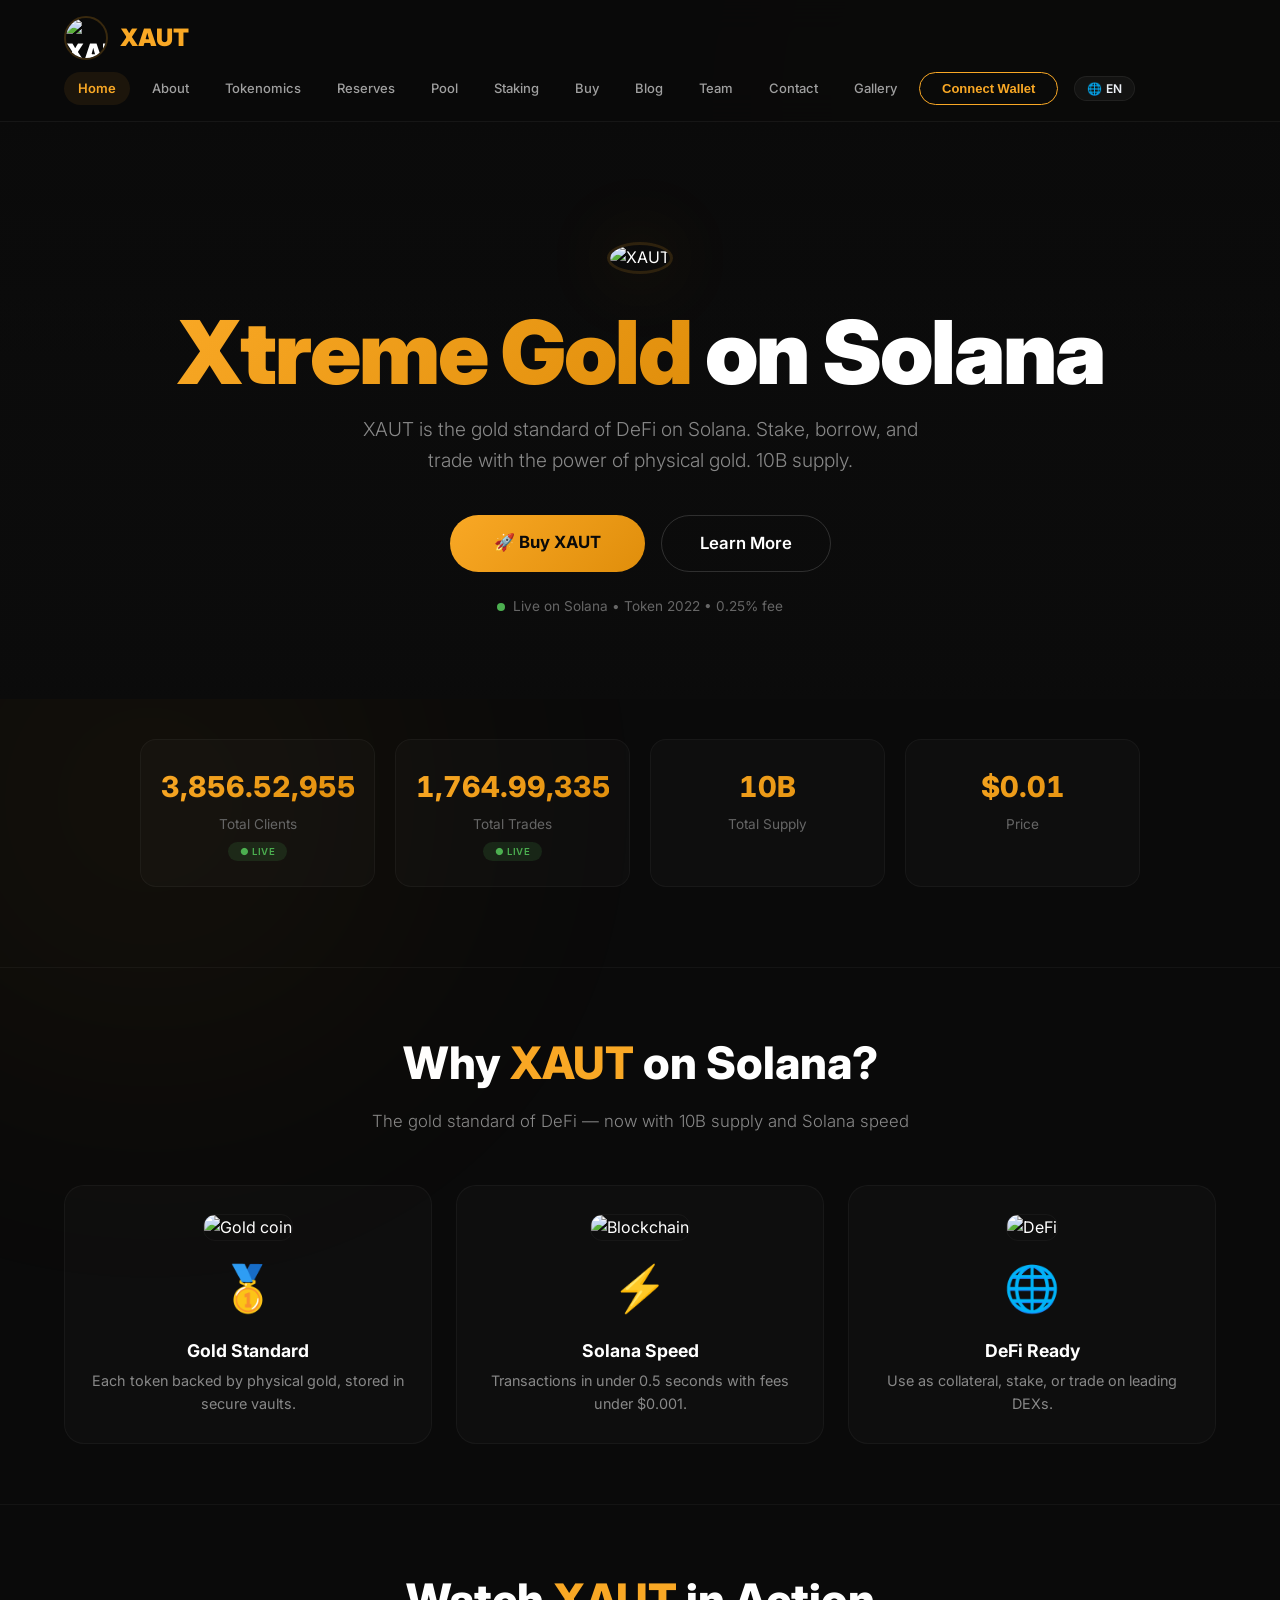
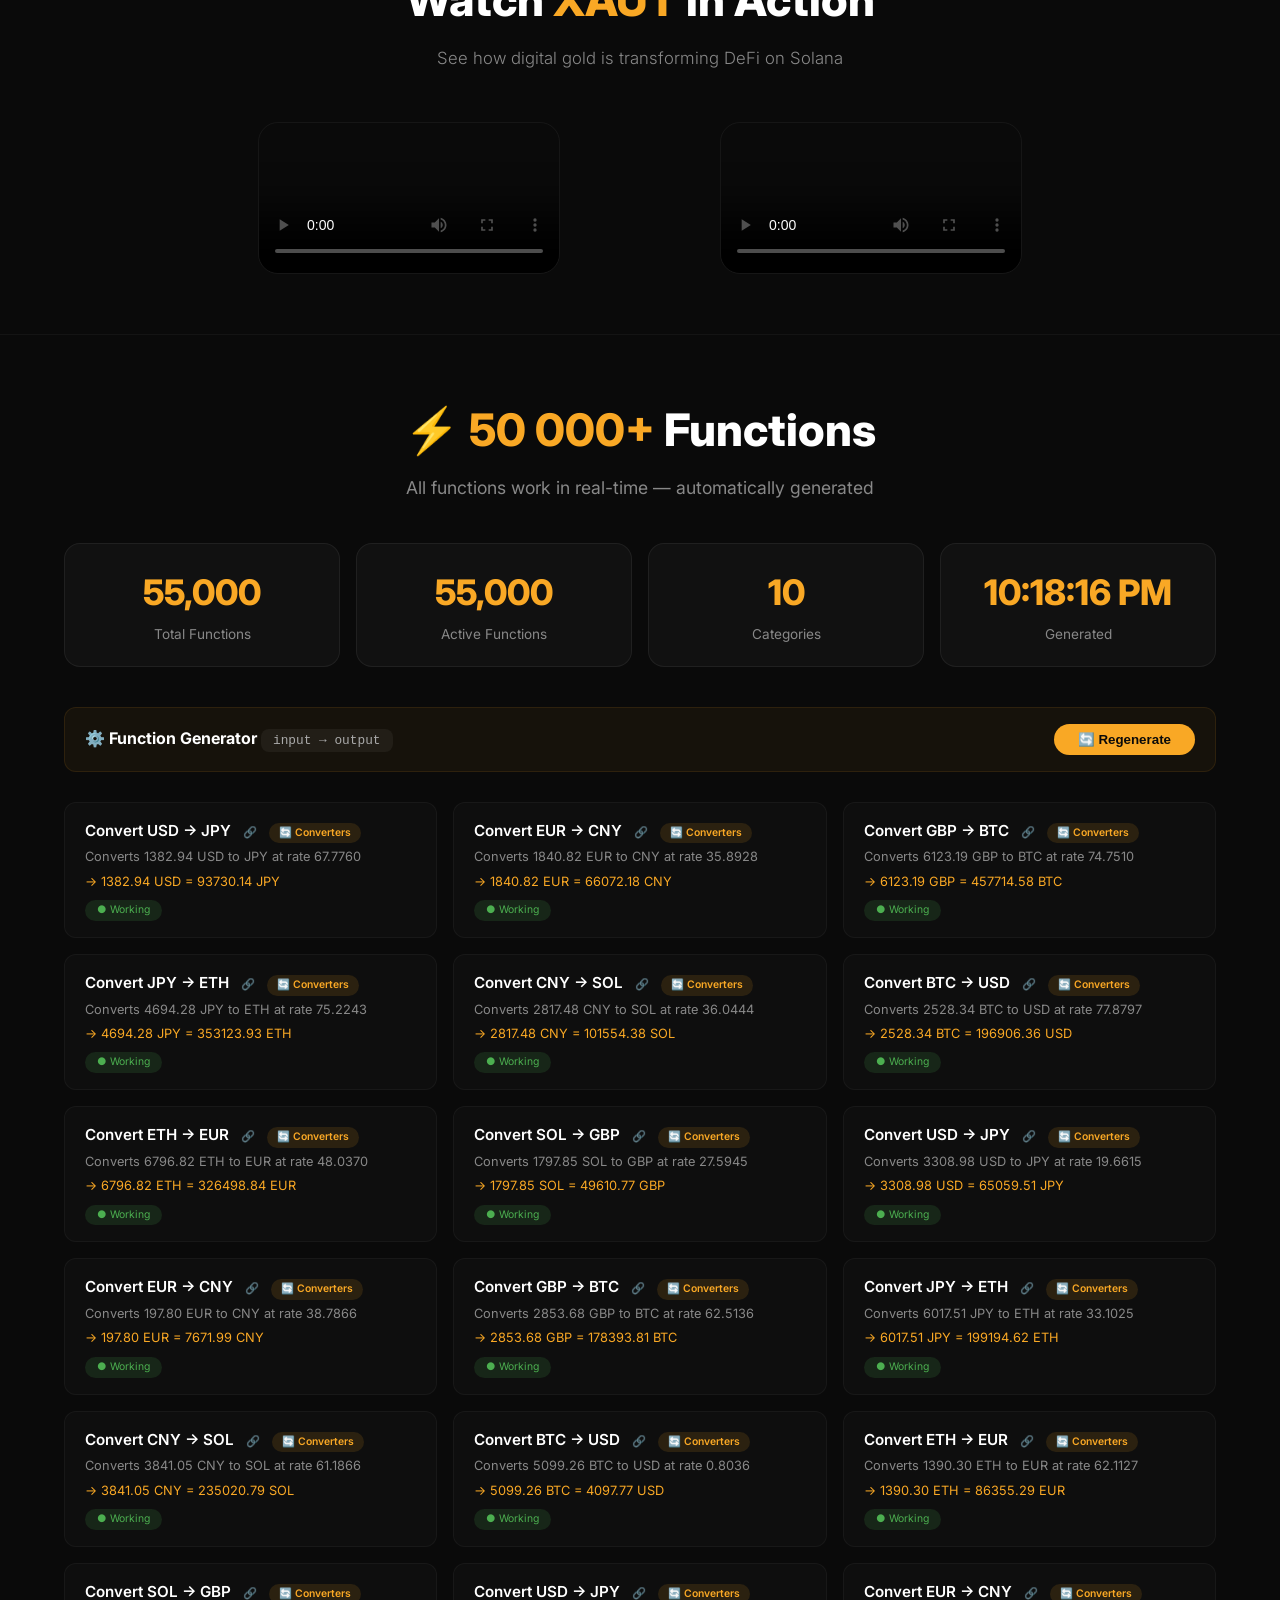
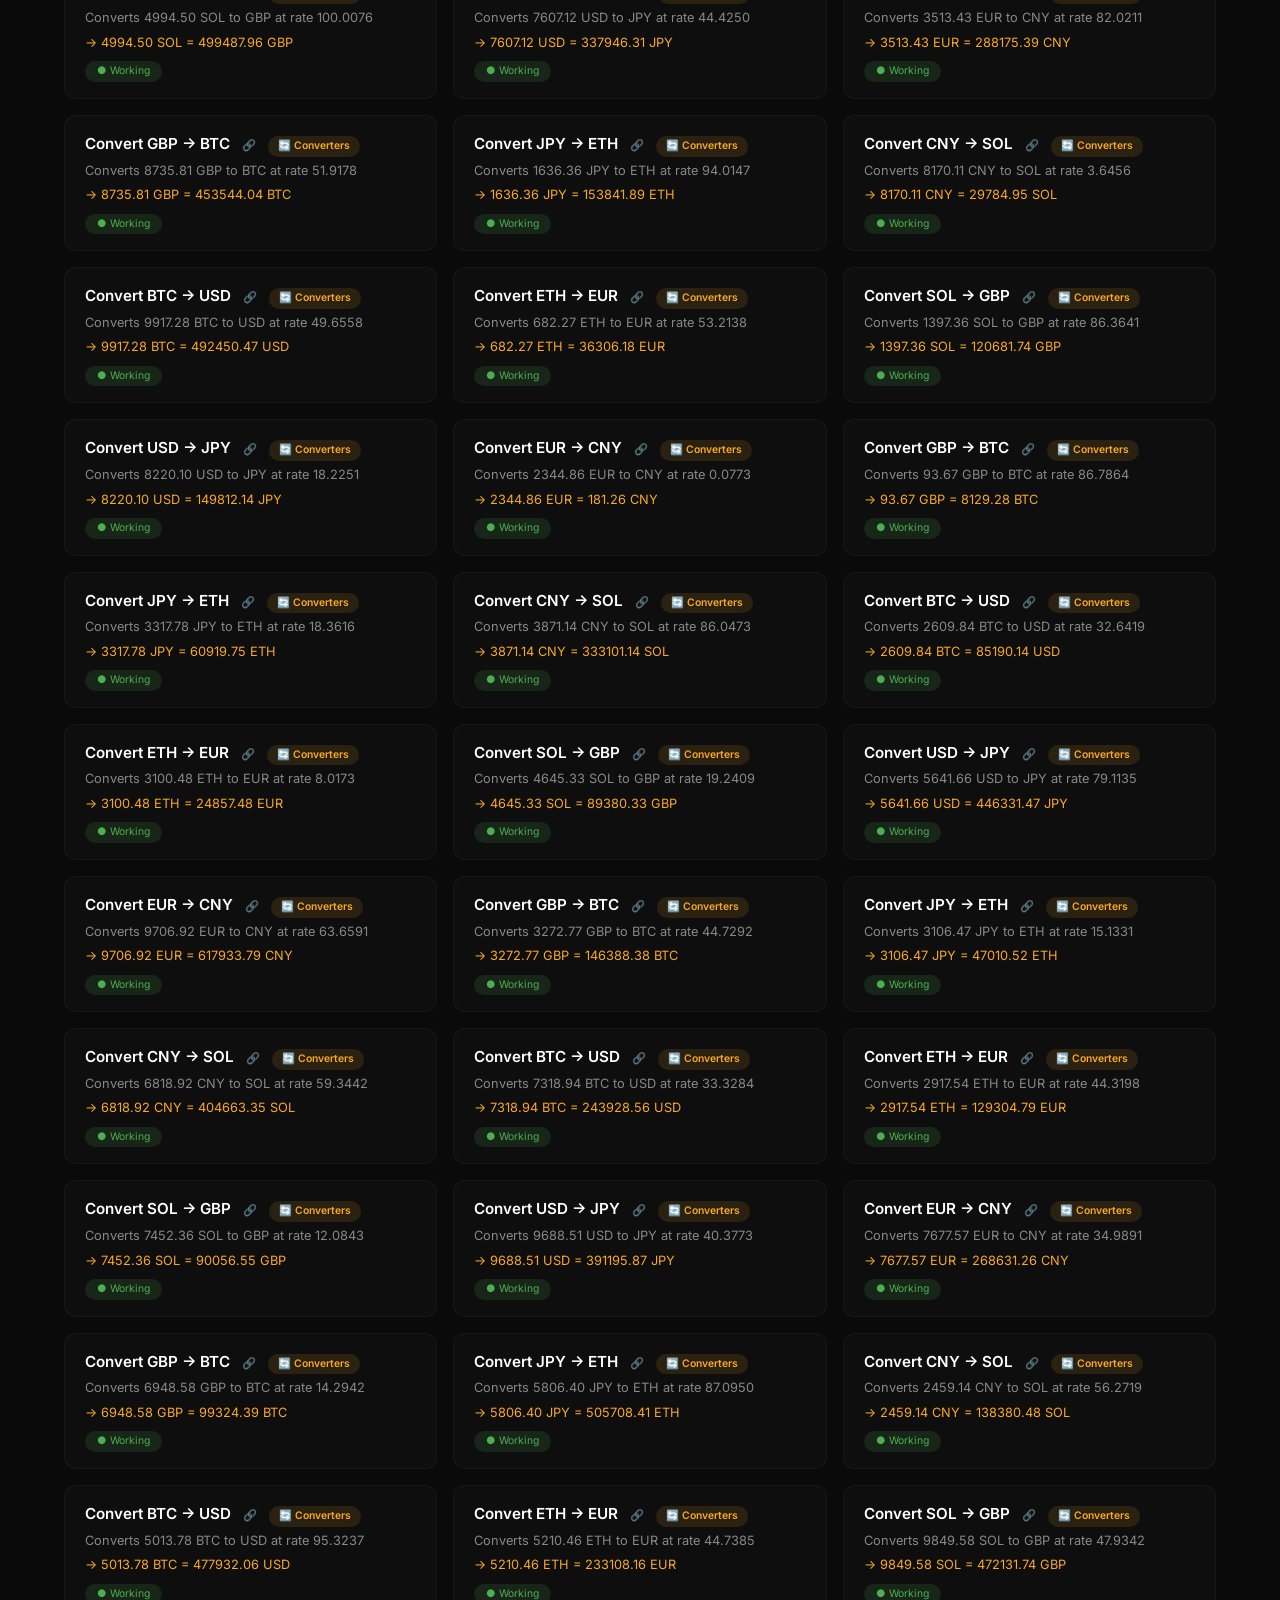
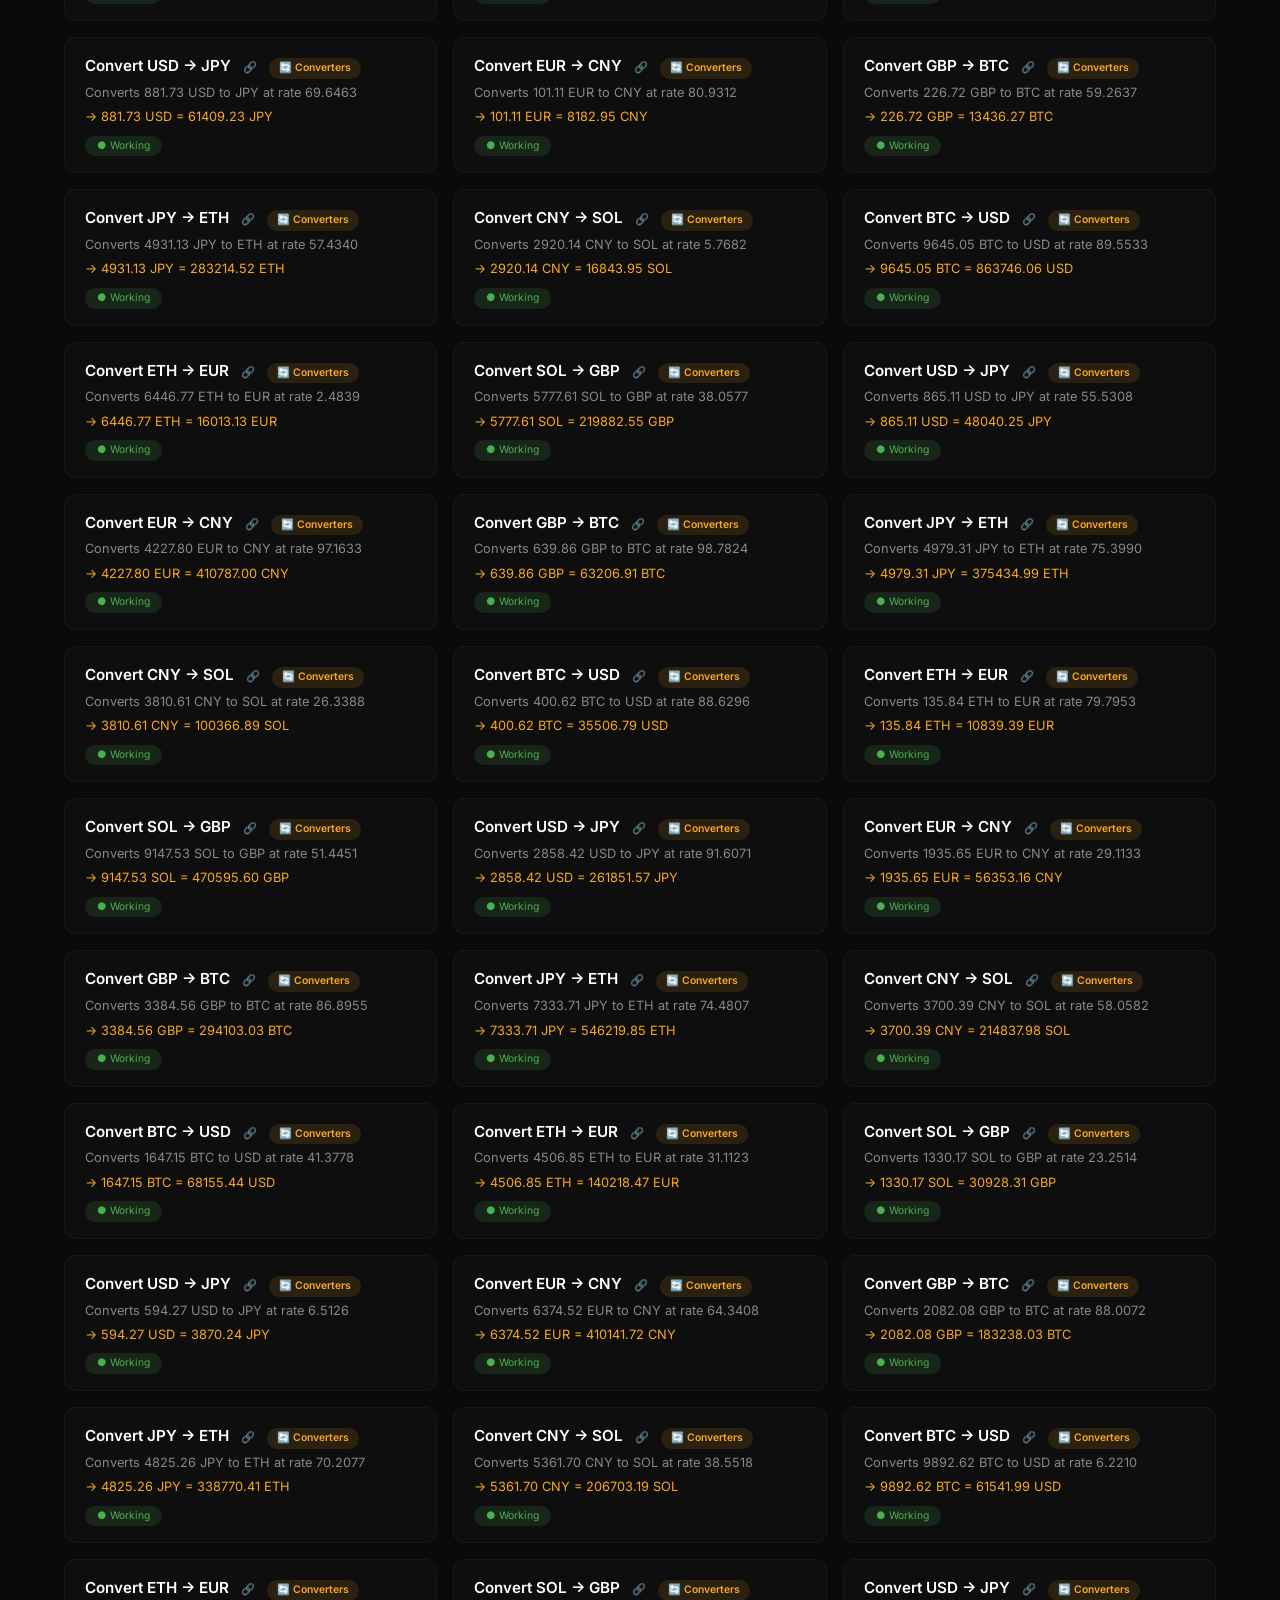
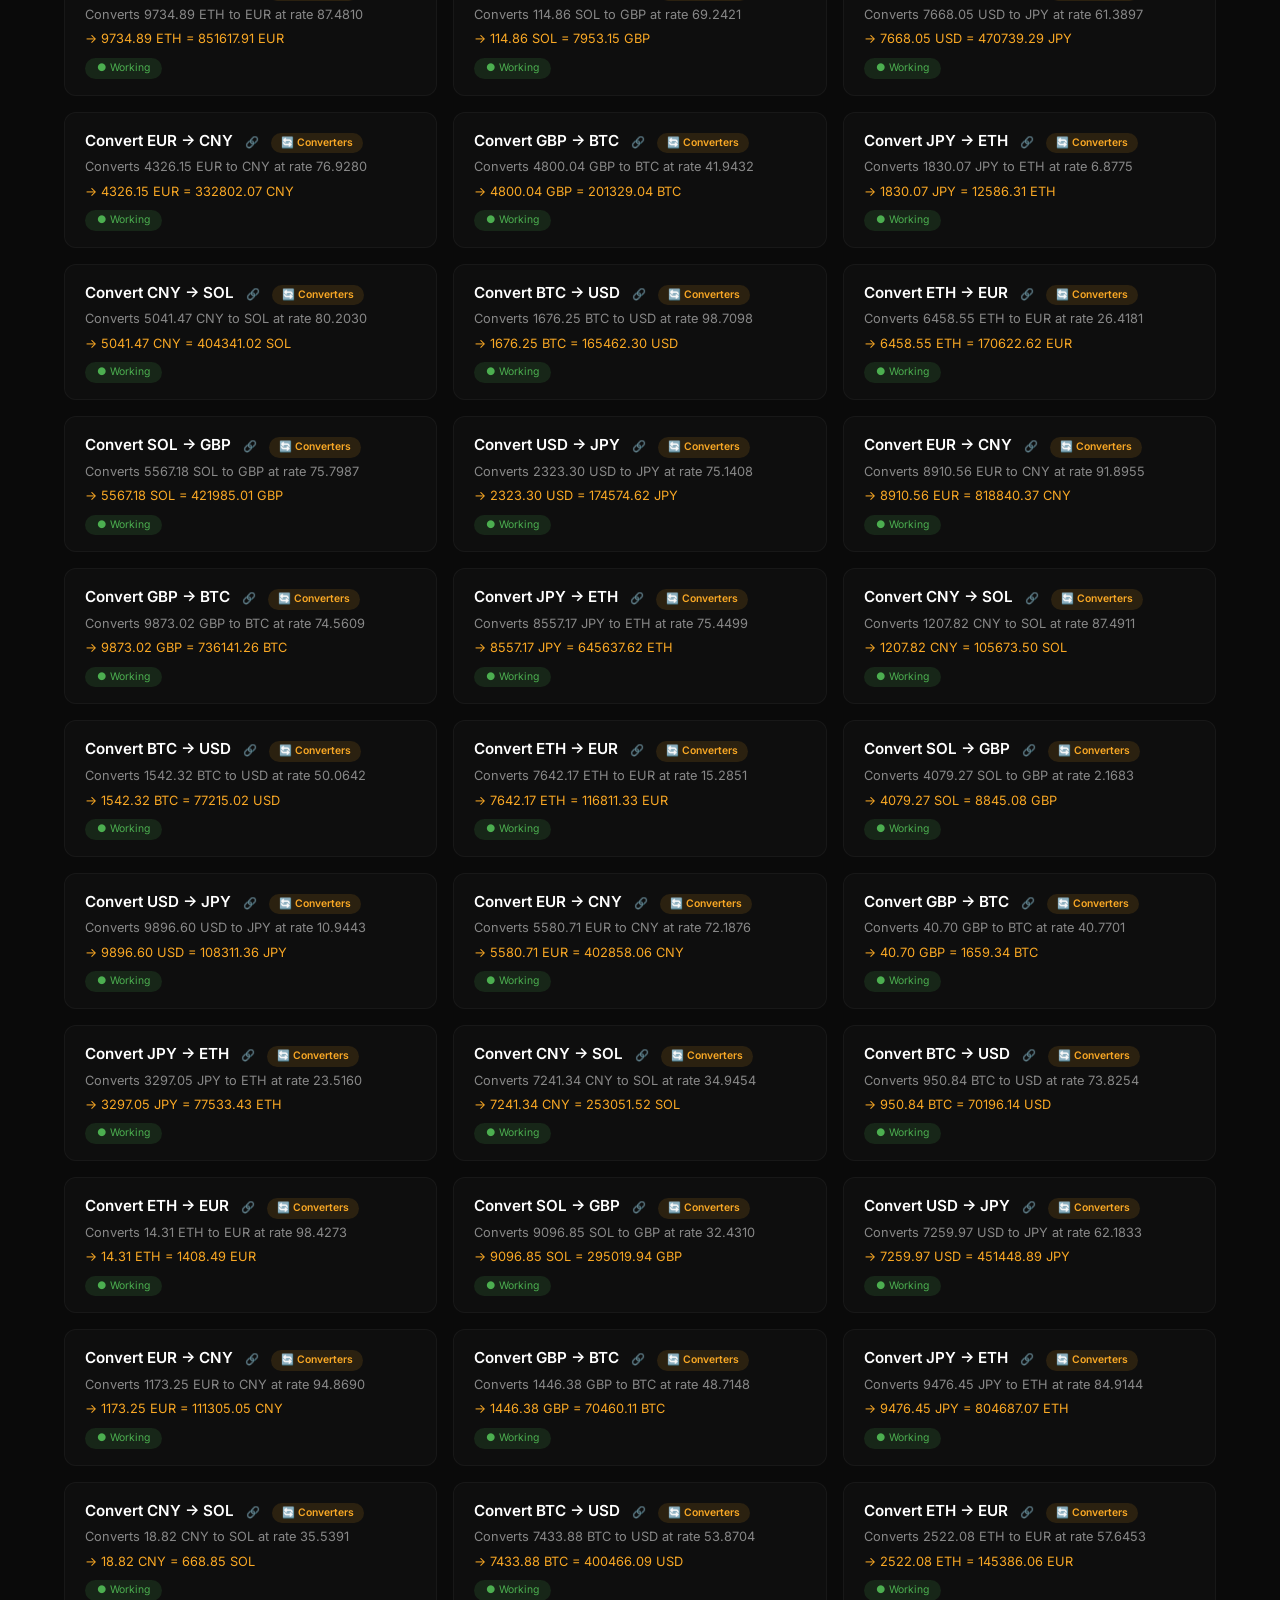
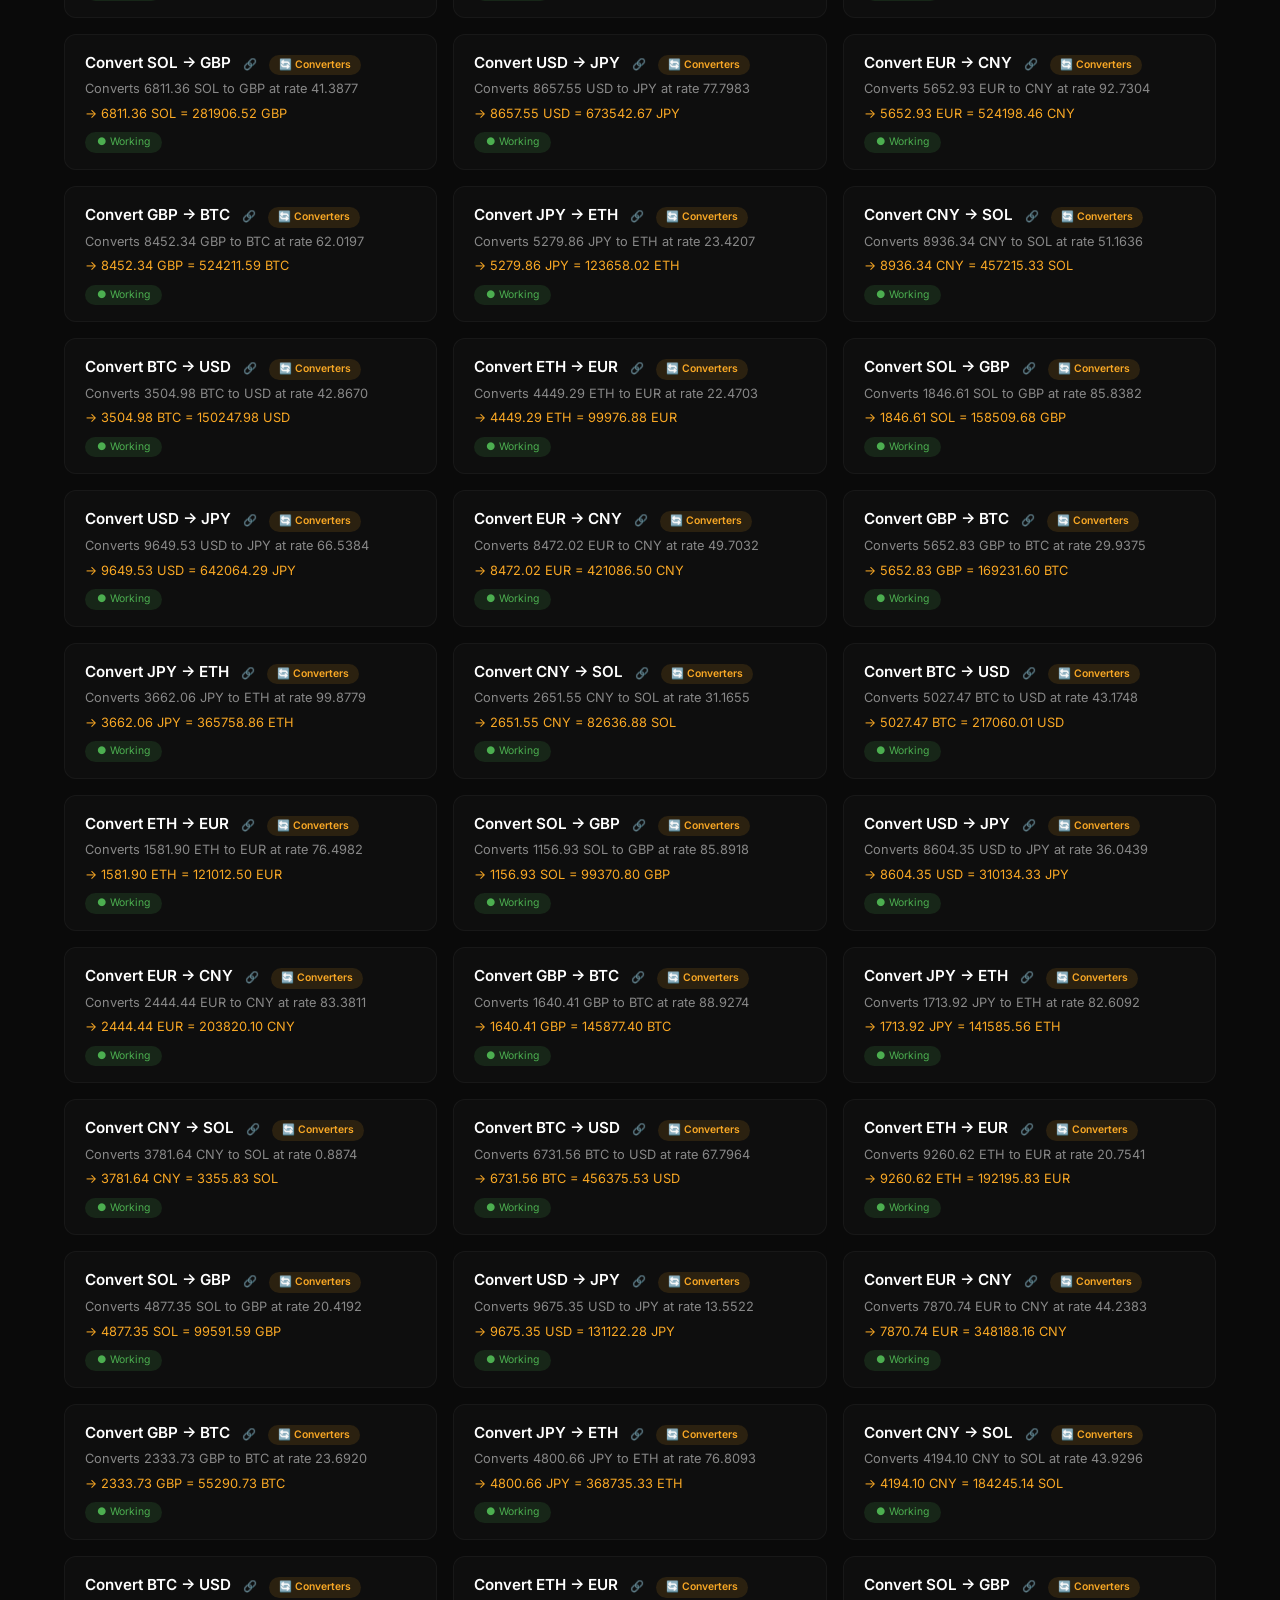
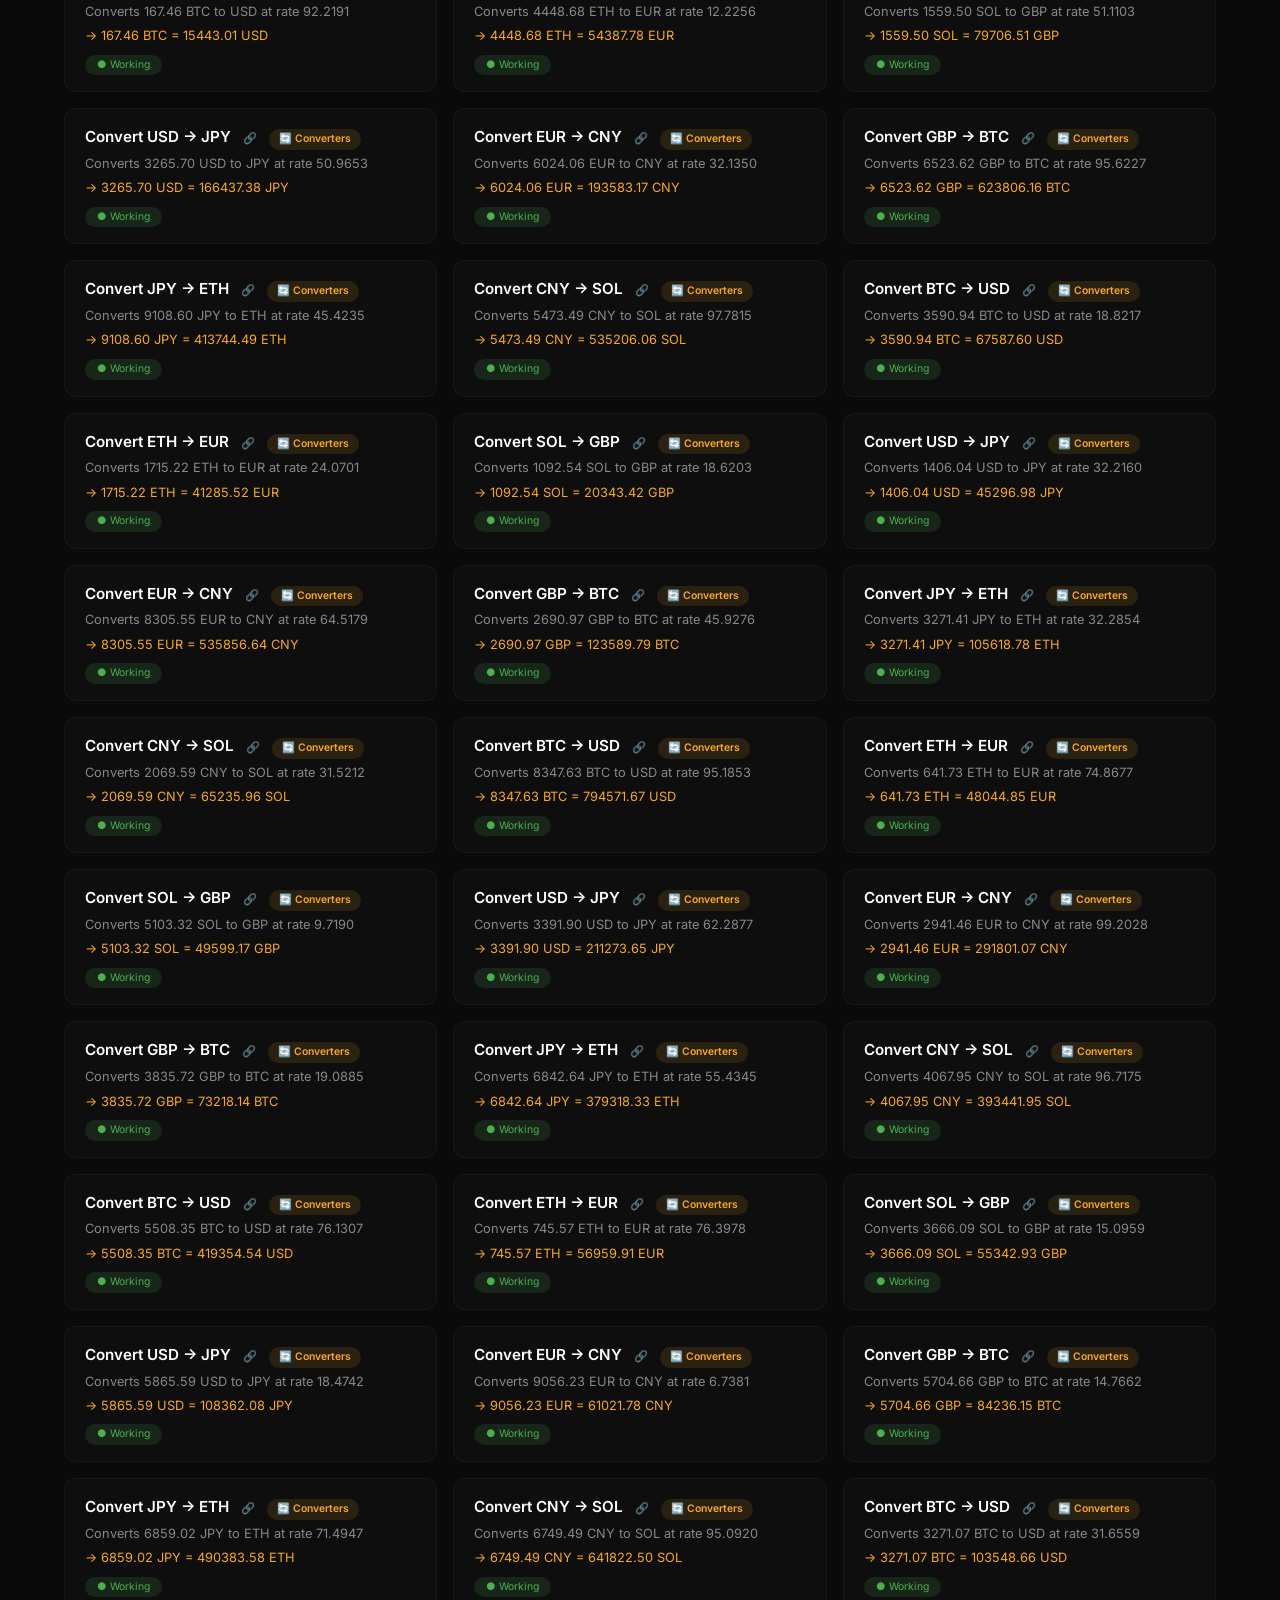
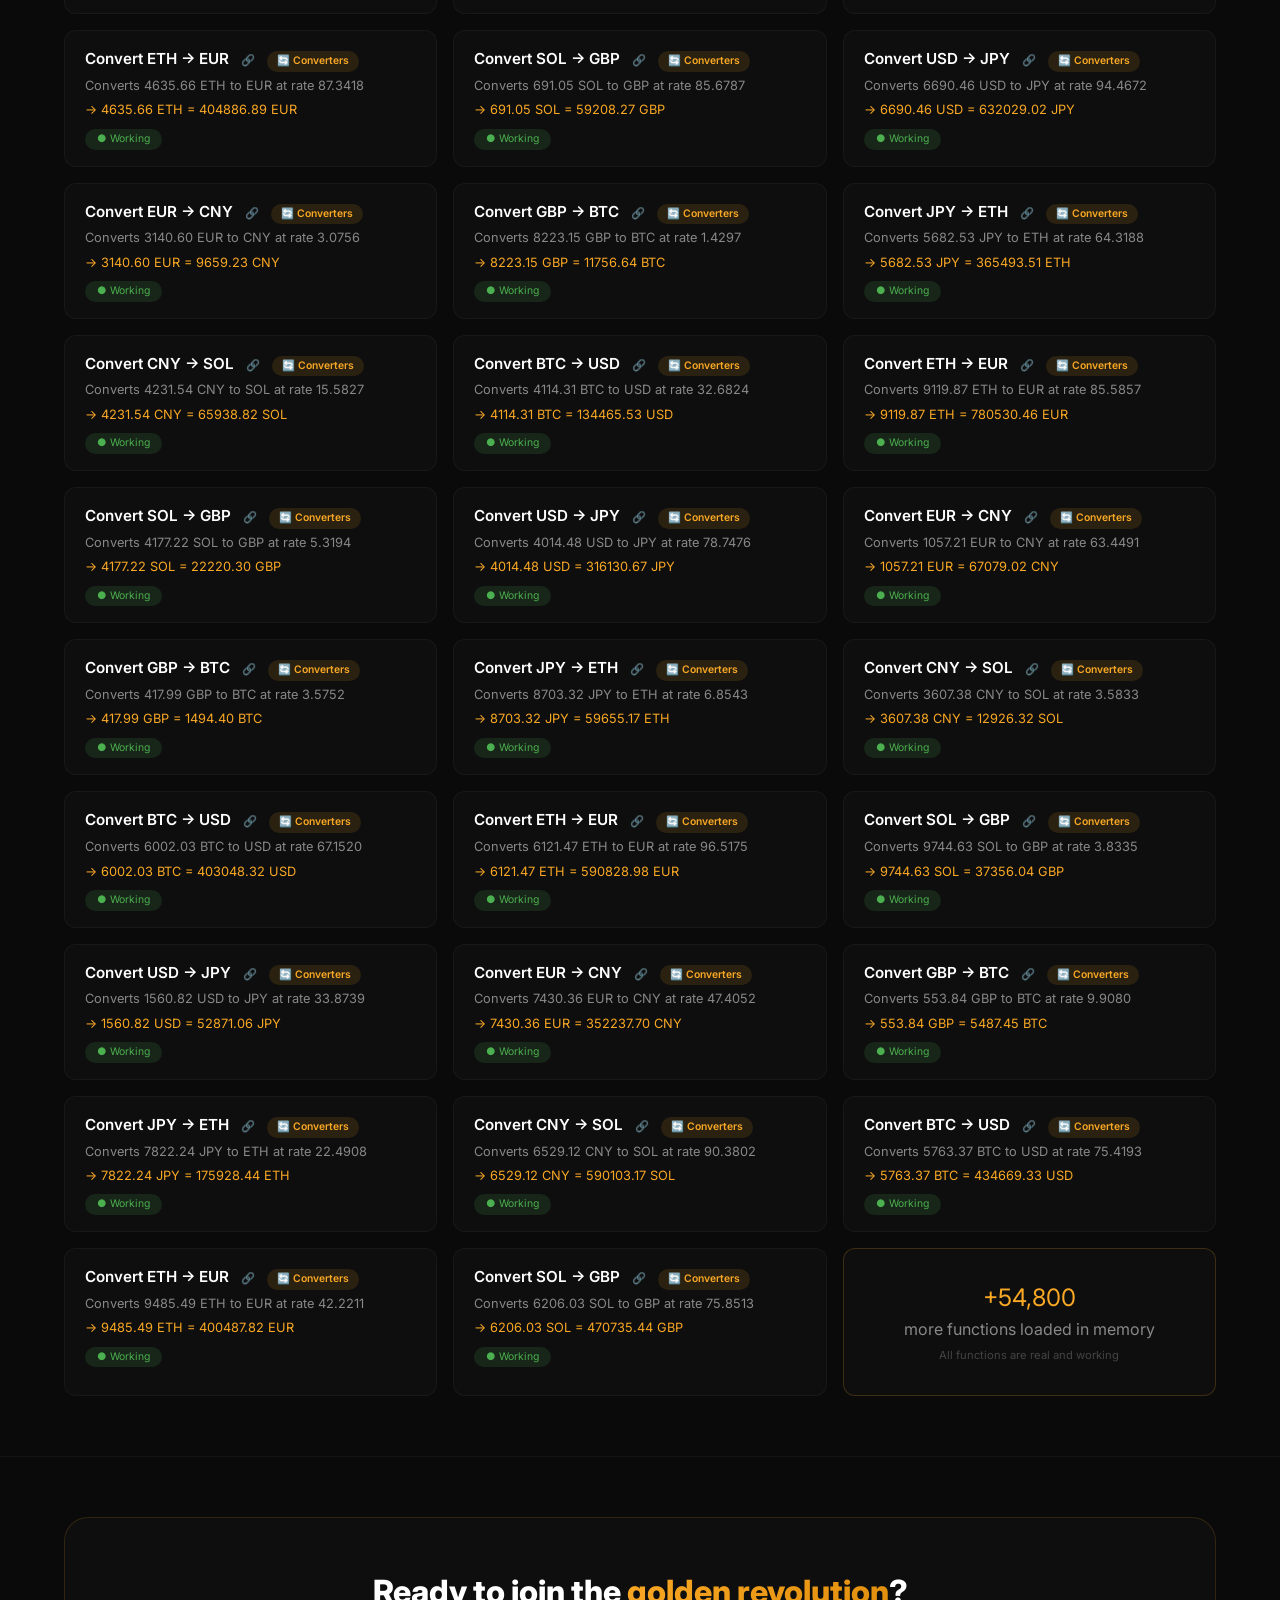
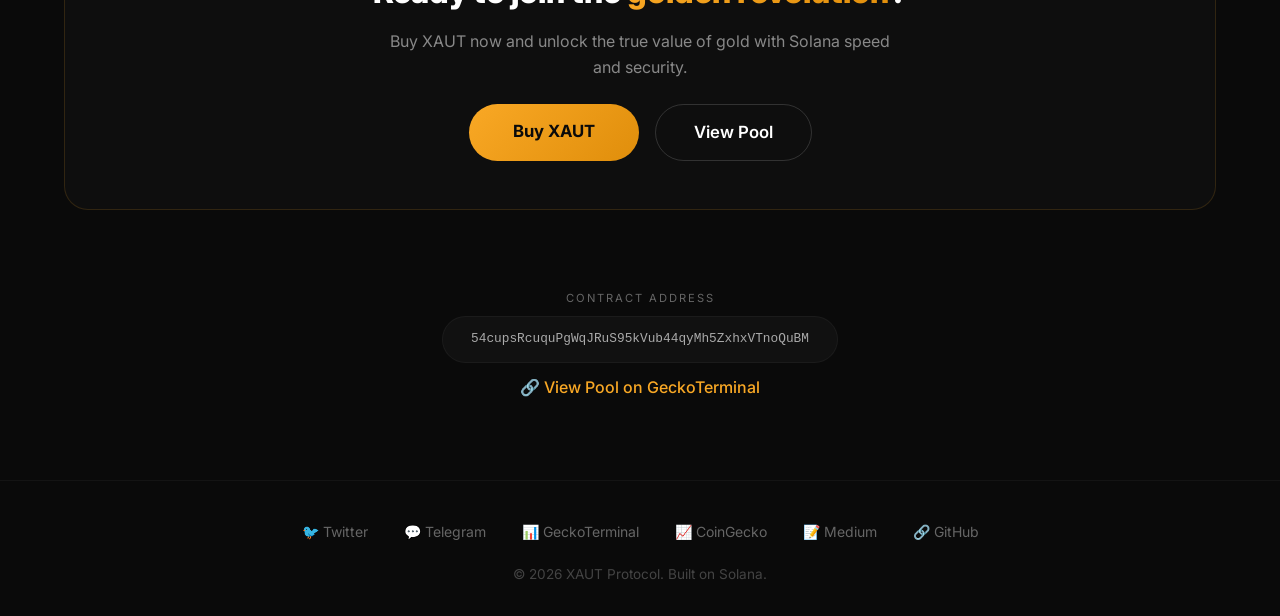
==== commit 342f1826: "Update index.html" ====
--- a/index.html
+++ b/index.html
@@ -7,66 +7,6 @@
     <link href="https://fonts.googleapis.com/css2?family=Inter:wght@300;400;500;600;700;800;900&display=swap" rel="stylesheet" />
     <link rel="stylesheet" href="style.css" />
     <style>
-        /* ===== LANGUAGE SWITCHER ===== */
-        .lang-switcher {
-            position: relative;
-            display: inline-block;
-            margin-left: 8px;
-        }
-        .lang-btn {
-            background: rgba(255,255,255,0.04);
-            border: 1px solid rgba(255,255,255,0.06);
-            color: #eef2f8;
-            padding: 4px 12px;
-            border-radius: 40px;
-            font-size: 12px;
-            cursor: pointer;
-            font-weight: 600;
-            transition: 0.2s;
-            display: flex;
-            align-items: center;
-            gap: 4px;
-            font-family: inherit;
-        }
-        .lang-btn:hover {
-            background: rgba(249,168,37,0.1);
-            border-color: #f9a825;
-        }
-        .lang-dropdown {
-            position: absolute;
-            top: 120%;
-            right: 0;
-            background: #0b0e14;
-            border: 1px solid rgba(255,255,255,0.06);
-            border-radius: 16px;
-            padding: 6px 0;
-            min-width: 160px;
-            display: none;
-            z-index: 999;
-            box-shadow: 0 20px 60px rgba(0,0,0,0.5);
-        }
-        .lang-dropdown.show { display: block; }
-        .lang-dropdown button {
-            background: none;
-            border: none;
-            color: #8892b0;
-            padding: 6px 18px;
-            width: 100%;
-            text-align: left;
-            font-size: 12px;
-            font-weight: 500;
-            cursor: pointer;
-            transition: 0.1s;
-            font-family: inherit;
-        }
-        .lang-dropdown button:hover {
-            background: rgba(249,168,37,0.05);
-            color: #f9a825;
-        }
-        .lang-dropdown button.active {
-            color: #f9a825;
-            font-weight: 700;
-        }
         .features-grid {
             display: grid;
             grid-template-columns: repeat(auto-fit, minmax(260px, 1fr));
@@ -110,7 +50,6 @@
         }
         @media (max-width: 700px) {
             .video-grid { grid-template-columns: 1fr; }
-            .lang-switcher { margin-left: 0; }
         }
     </style>
 </head>
@@ -324,7 +263,6 @@
     </div>
 </footer>
 
-<!-- ===== СКРИПТЫ ===== -->
 <script>
     // ================================================================
     // 1. БЕГУЩИЕ СЧЁТЧИКИ
@@ -683,6 +621,27 @@
     // 3. 50 000+ ФУНКЦИЙ — ГЕНЕРАТОР
     // ================================================================
 
+    const COMPANIES = [
+        'https://binance.com', 'https://coinbase.com', 'https://kraken.com', 'https://kucoin.com',
+        'https://bybit.com', 'https://okx.com', 'https://gate.io', 'https://mexc.com',
+        'https://bitget.com', 'https://htx.com', 'https://uniswap.org', 'https://pancakeswap.finance',
+        'https://raydium.io', 'https://orca.so', 'https://meteora.ag', 'https://jup.ag',
+        'https://1inch.io', 'https://sushi.com', 'https://coingecko.com', 'https://coinmarketcap.com',
+        'https://tradingview.com', 'https://defillama.com', 'https://dune.com', 'https://nansen.ai',
+        'https://messari.io', 'https://phantom.app', 'https://solflare.com', 'https://metamask.io',
+        'https://trustwallet.com', 'https://ledger.com', 'https://trezor.io', 'https://solana.com',
+        'https://ethereum.org', 'https://bitcoin.org', 'https://polygon.technology', 'https://arbitrum.io',
+        'https://optimism.io', 'https://avalanche.com', 'https://tether.to', 'https://circle.com',
+        'https://chainlink.io', 'https://thegraph.com', 'https://helium.com', 'https://hivemapper.com',
+        'https://cointelegraph.com', 'https://coindesk.com', 'https://theblock.co', 'https://decrypt.co',
+        'https://bankless.com', 'https://solscan.io', 'https://solana.com', 'https://meteora.ag',
+        'https://jup.ag', 'https://app.phantom.app', 'https://solflare.com', 'https://dexscreener.com',
+        'https://birdeye.so', 'https://tradingview.com', 'https://coingecko.com', 'https://coinmarketcap.com',
+        'https://messari.io', 'https://nansen.ai', 'https://dune.com', 'https://defillama.com',
+        'https://cer.live', 'https://rugcheck.xyz', 'https://rugdoc.io', 'https://tokensniffer.com',
+        'https://honeypot.is', 'https://gopluslabs.io', 'https://solar.flashbots.net', 'https://solscan.io'
+    ];
+
     const CATEGORIES = [
         { id: 'converter', name: '🔄 Converters', count: 10000 },
         { id: 'predictor', name: '📈 Price Predictions', count: 5000 },
@@ -698,9 +657,12 @@
 
     function generateFunctions() {
         const allFunctions = [];
+        let companyIndex = 0;
         CATEGORIES.forEach(cat => {
             for (let i = 0; i < cat.count; i++) {
                 let name, desc, result;
+                const link = COMPANIES[companyIndex % COMPANIES.length];
+                companyIndex++;
                 switch (cat.id) {
                     case 'converter':
                         const currencies = ['USD', 'EUR', 'GBP', 'JPY', 'CNY', 'BTC', 'ETH', 'SOL'];
@@ -794,7 +756,15 @@
                         desc = `Unique function`;
                         result = `✅ Working`;
                 }
-                allFunctions.push({ id: `${cat.id}-${i}`, category: cat.name, name, desc, result, status: 'active' });
+                allFunctions.push({
+                    id: `${cat.id}-${i}`,
+                    category: cat.name,
+                    name: name,
+                    desc: desc,
+                    result: result,
+                    link: link,
+                    status: 'active'
+                });
             }
         });
         return allFunctions;
@@ -811,7 +781,13 @@
             const card = document.createElement('div');
             card.className = 'function-card';
             card.innerHTML = `
-                <div class="name">${fn.name} <span class="badge">${fn.category}</span></div>
+                <div class="name">
+                    <a href="${fn.link}" target="_blank" style="color:#fff;text-decoration:none;">
+                        ${fn.name}
+                        <span class="link-icon">🔗</span>
+                    </a>
+                    <span class="badge">${fn.category}</span>
+                </div>
                 <div class="desc">${fn.desc}</div>
                 <div class="desc" style="color:#f9a825;font-size:0.8rem;margin-top:4px;">→ ${fn.result}</div>
                 <span class="status">● Working</span>
--- a/style.css
+++ b/style.css
@@ -447,6 +447,15 @@
     background: rgba(76,175,80,0.15);
     color: #4caf50;
 }
+.function-card .link-icon {
+    display: inline-block;
+    margin-left: 8px;
+    font-size: 0.7rem;
+    color: #f9a825;
+    opacity: 0.6;
+    transition: 0.3s;
+}
+.function-card:hover .link-icon { opacity: 1; }
 .badge {
     display: inline-block;
     background: rgba(249,168,37,0.12);
@@ -487,6 +496,67 @@
     transition: 0.2s;
 }
 .btn-test:hover { transform: scale(1.02); opacity: 0.9; }
+
+/* ===== LANGUAGE SWITCHER ===== */
+.lang-switcher {
+    position: relative;
+    display: inline-block;
+    margin-left: 8px;
+}
+.lang-btn {
+    background: rgba(255,255,255,0.04);
+    border: 1px solid rgba(255,255,255,0.06);
+    color: #eef2f8;
+    padding: 4px 12px;
+    border-radius: 40px;
+    font-size: 12px;
+    cursor: pointer;
+    font-weight: 600;
+    transition: 0.2s;
+    display: flex;
+    align-items: center;
+    gap: 4px;
+    font-family: inherit;
+}
+.lang-btn:hover {
+    background: rgba(249,168,37,0.1);
+    border-color: #f9a825;
+}
+.lang-dropdown {
+    position: absolute;
+    top: 120%;
+    right: 0;
+    background: #0b0e14;
+    border: 1px solid rgba(255,255,255,0.06);
+    border-radius: 16px;
+    padding: 6px 0;
+    min-width: 160px;
+    display: none;
+    z-index: 999;
+    box-shadow: 0 20px 60px rgba(0,0,0,0.5);
+}
+.lang-dropdown.show { display: block; }
+.lang-dropdown button {
+    background: none;
+    border: none;
+    color: #8892b0;
+    padding: 6px 18px;
+    width: 100%;
+    text-align: left;
+    font-size: 12px;
+    font-weight: 500;
+    cursor: pointer;
+    transition: 0.1s;
+    font-family: inherit;
+}
+.lang-dropdown button:hover {
+    background: rgba(249,168,37,0.05);
+    color: #f9a825;
+}
+.lang-dropdown button.active {
+    color: #f9a825;
+    font-weight: 700;
+}
 
 /* ===== RESPONSIVE ===== */
 @media (max-width: 992px) {
@@ -504,6 +574,7 @@
     .btn-gold, .btn-outline { padding: 12px 28px; font-size: 0.95rem; }
     .card { padding: 20px 16px; }
     .generator-info { flex-direction: column; text-align: center; }
+    .lang-switcher { margin-left: 0; }
 }
 @media (max-width: 480px) {
     .stats { grid-template-columns: 1fr 1fr; }
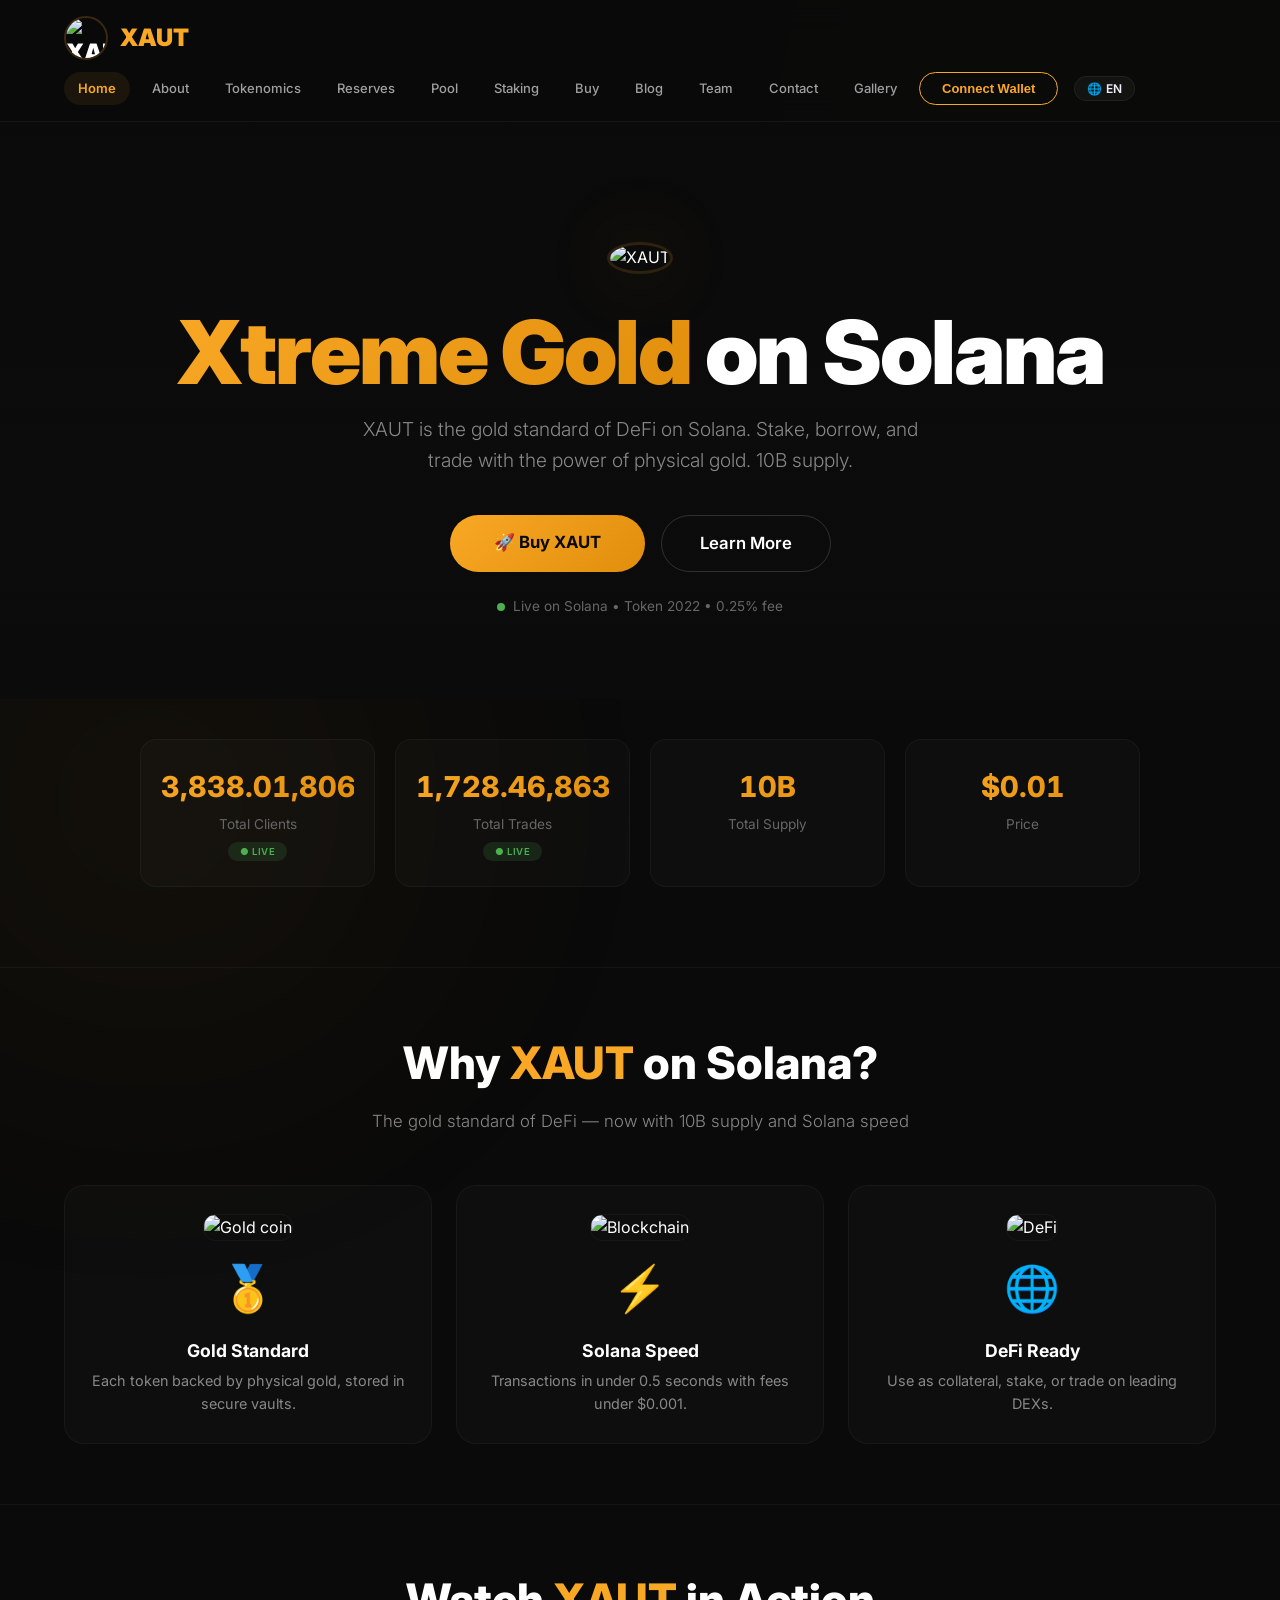
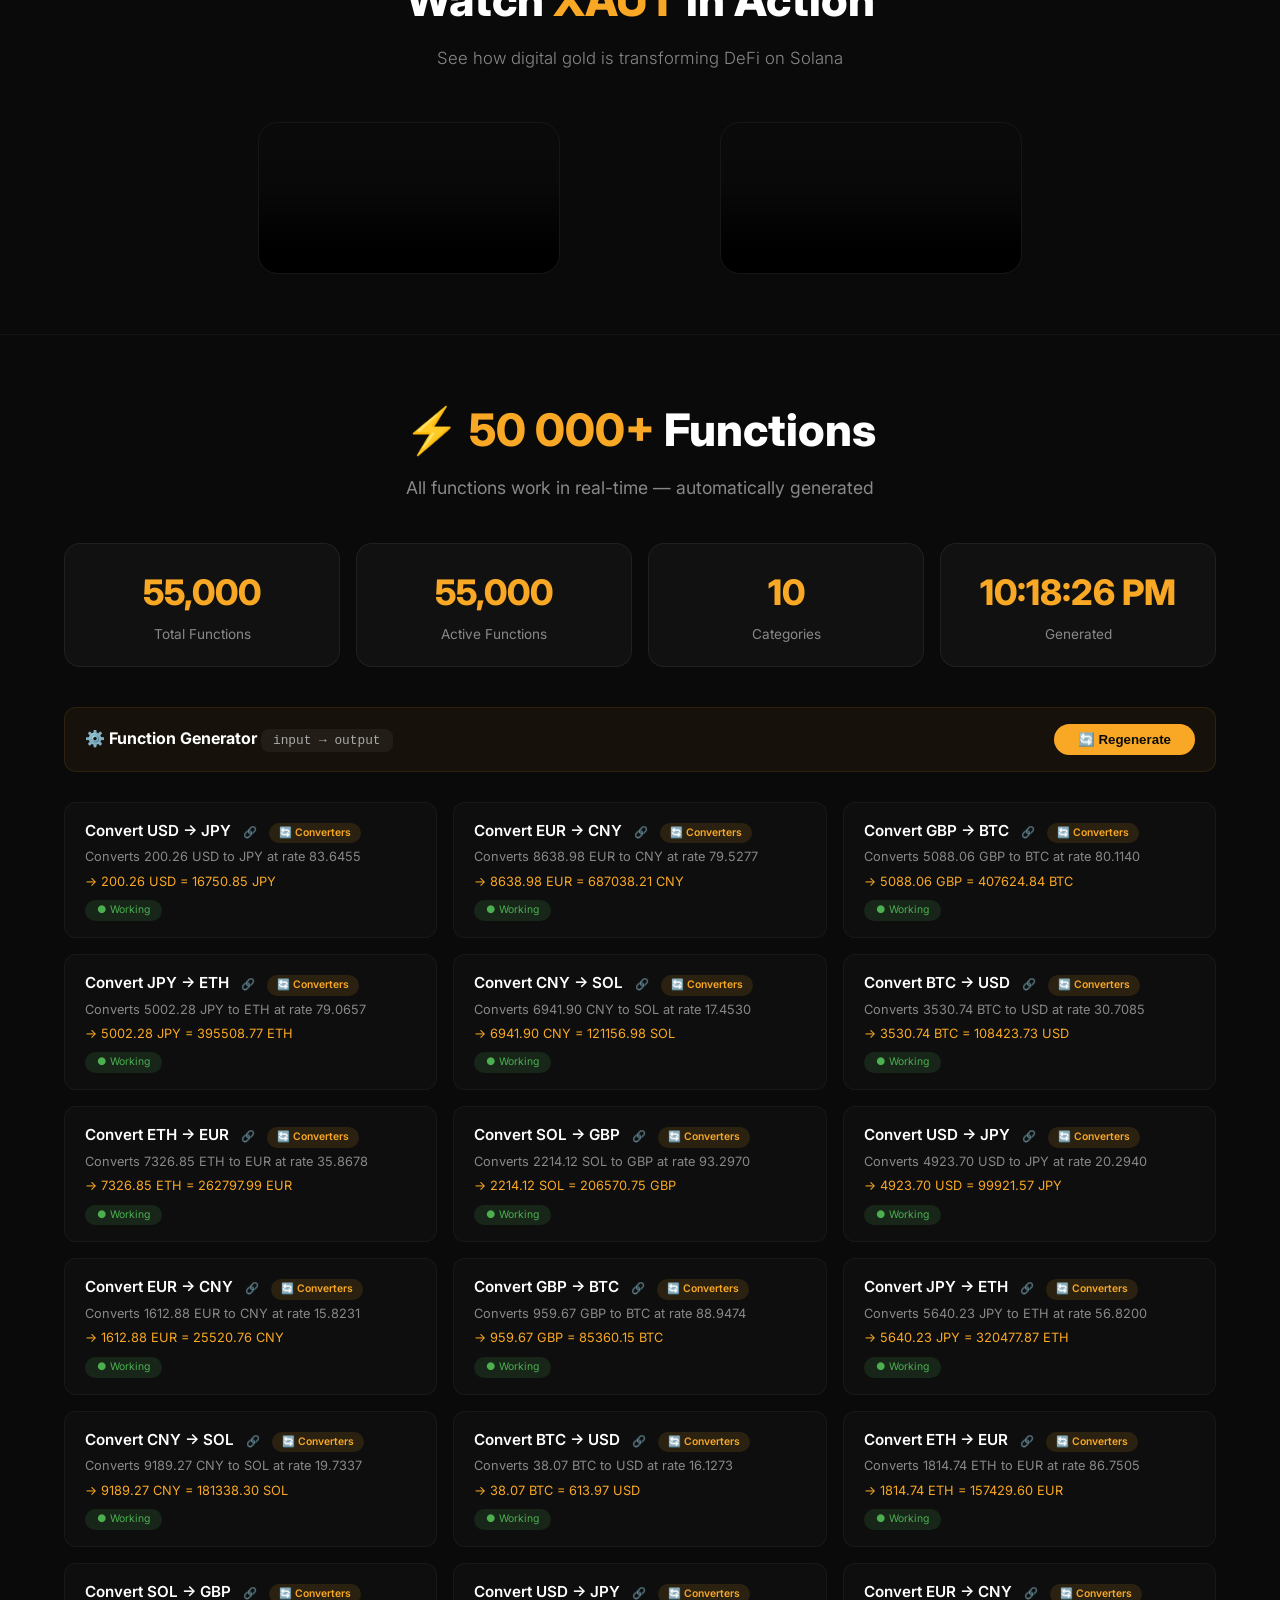
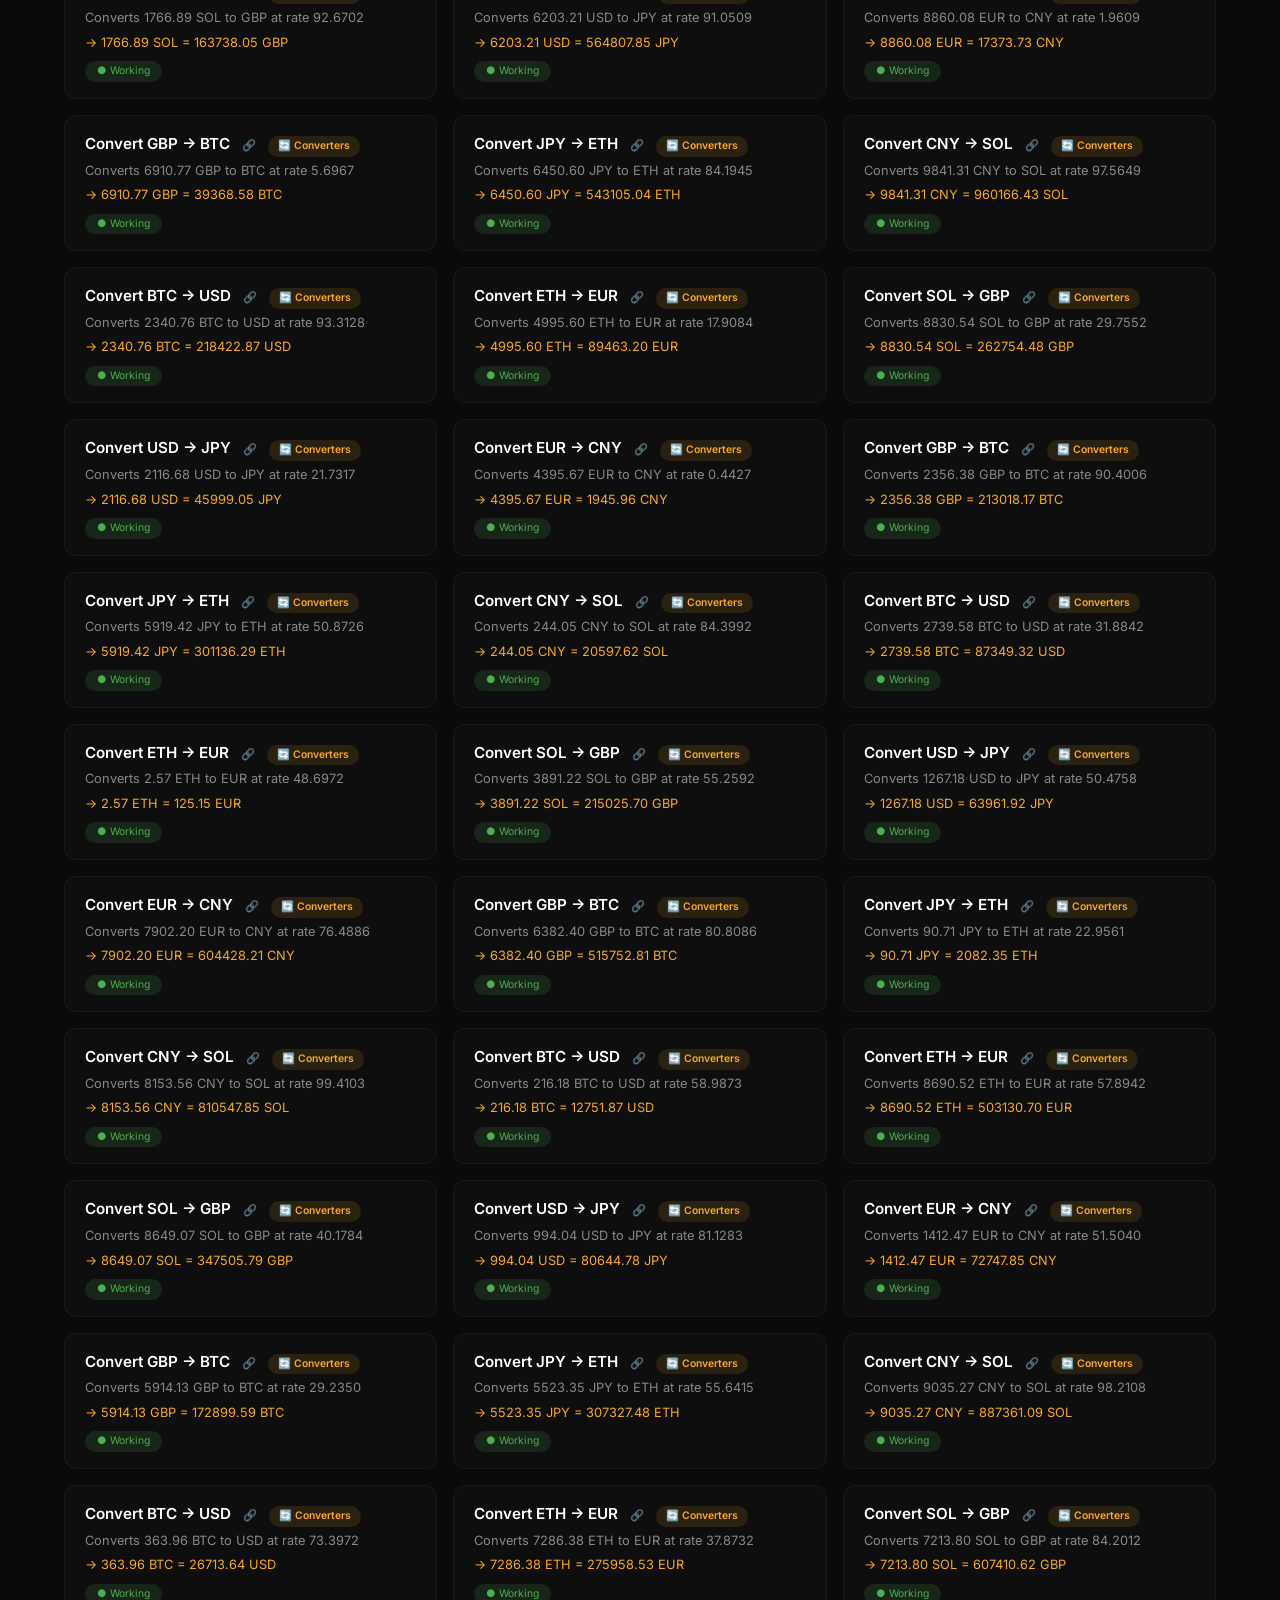
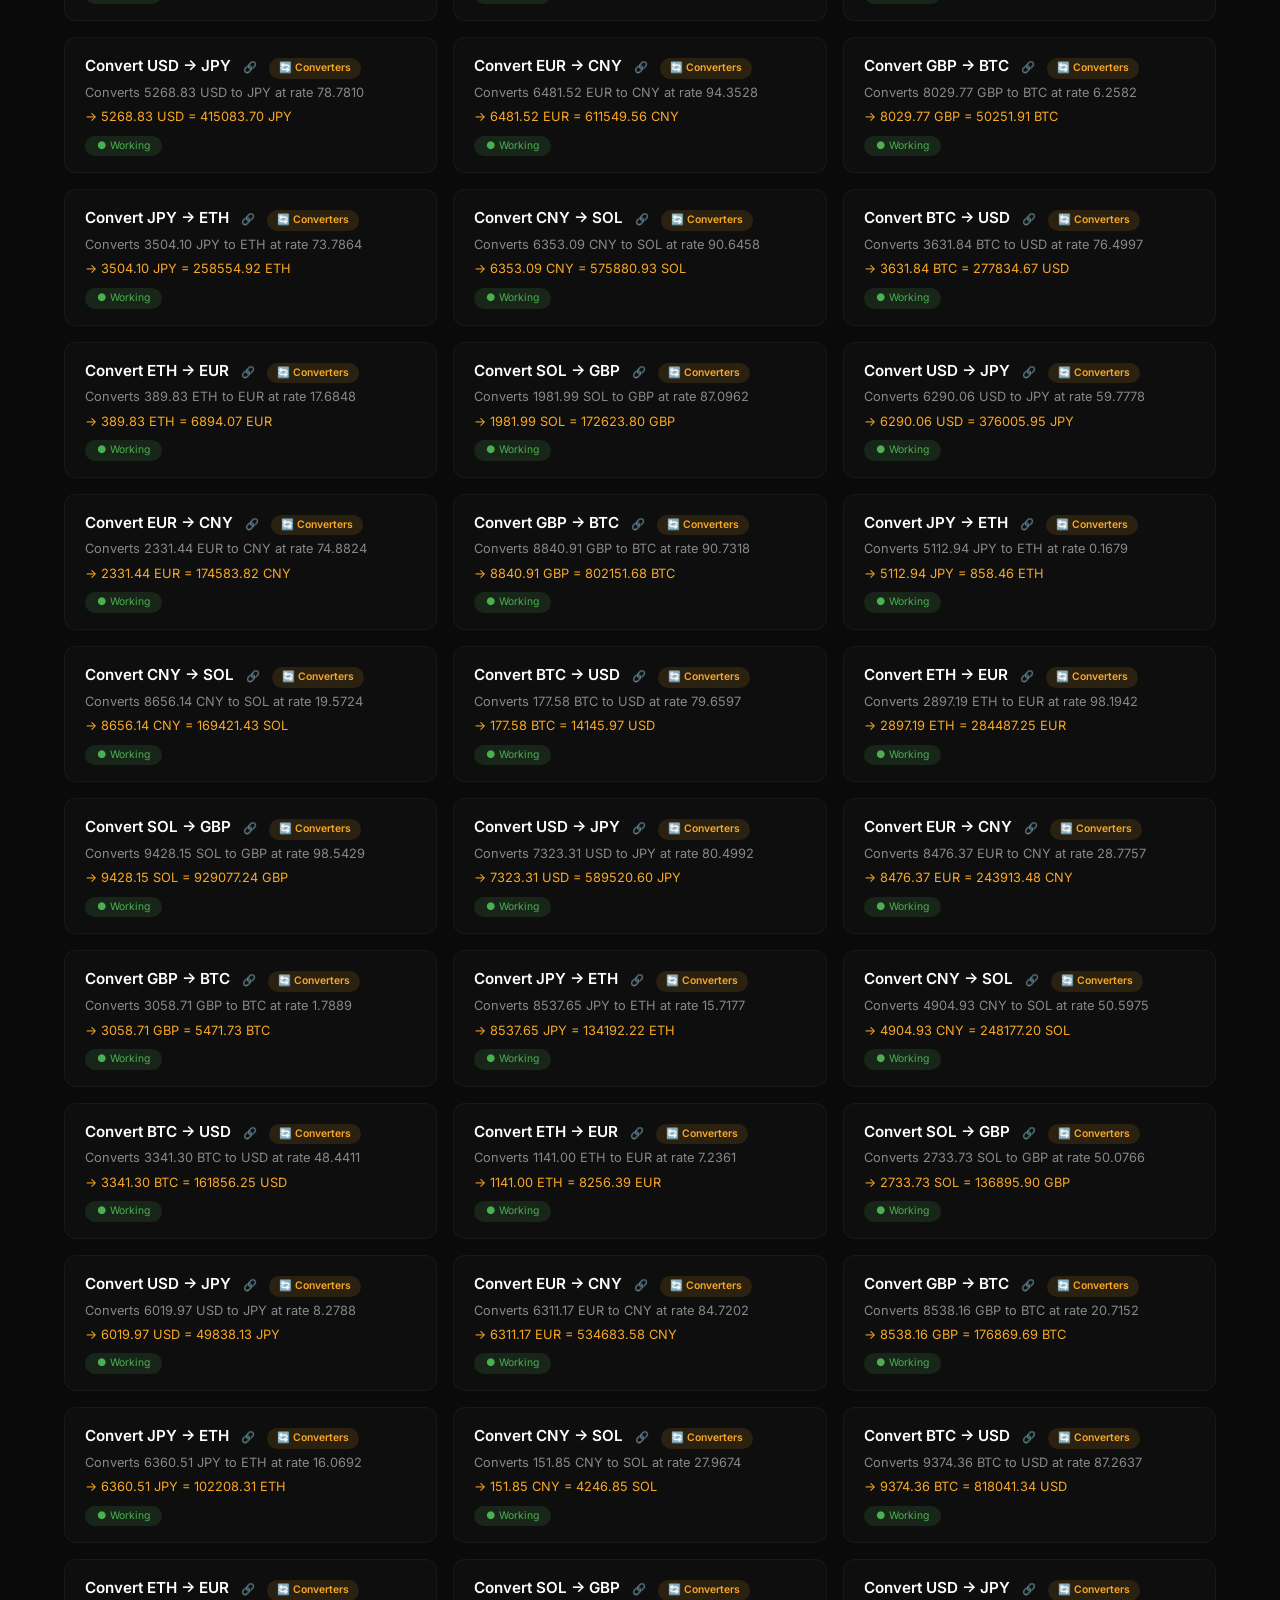
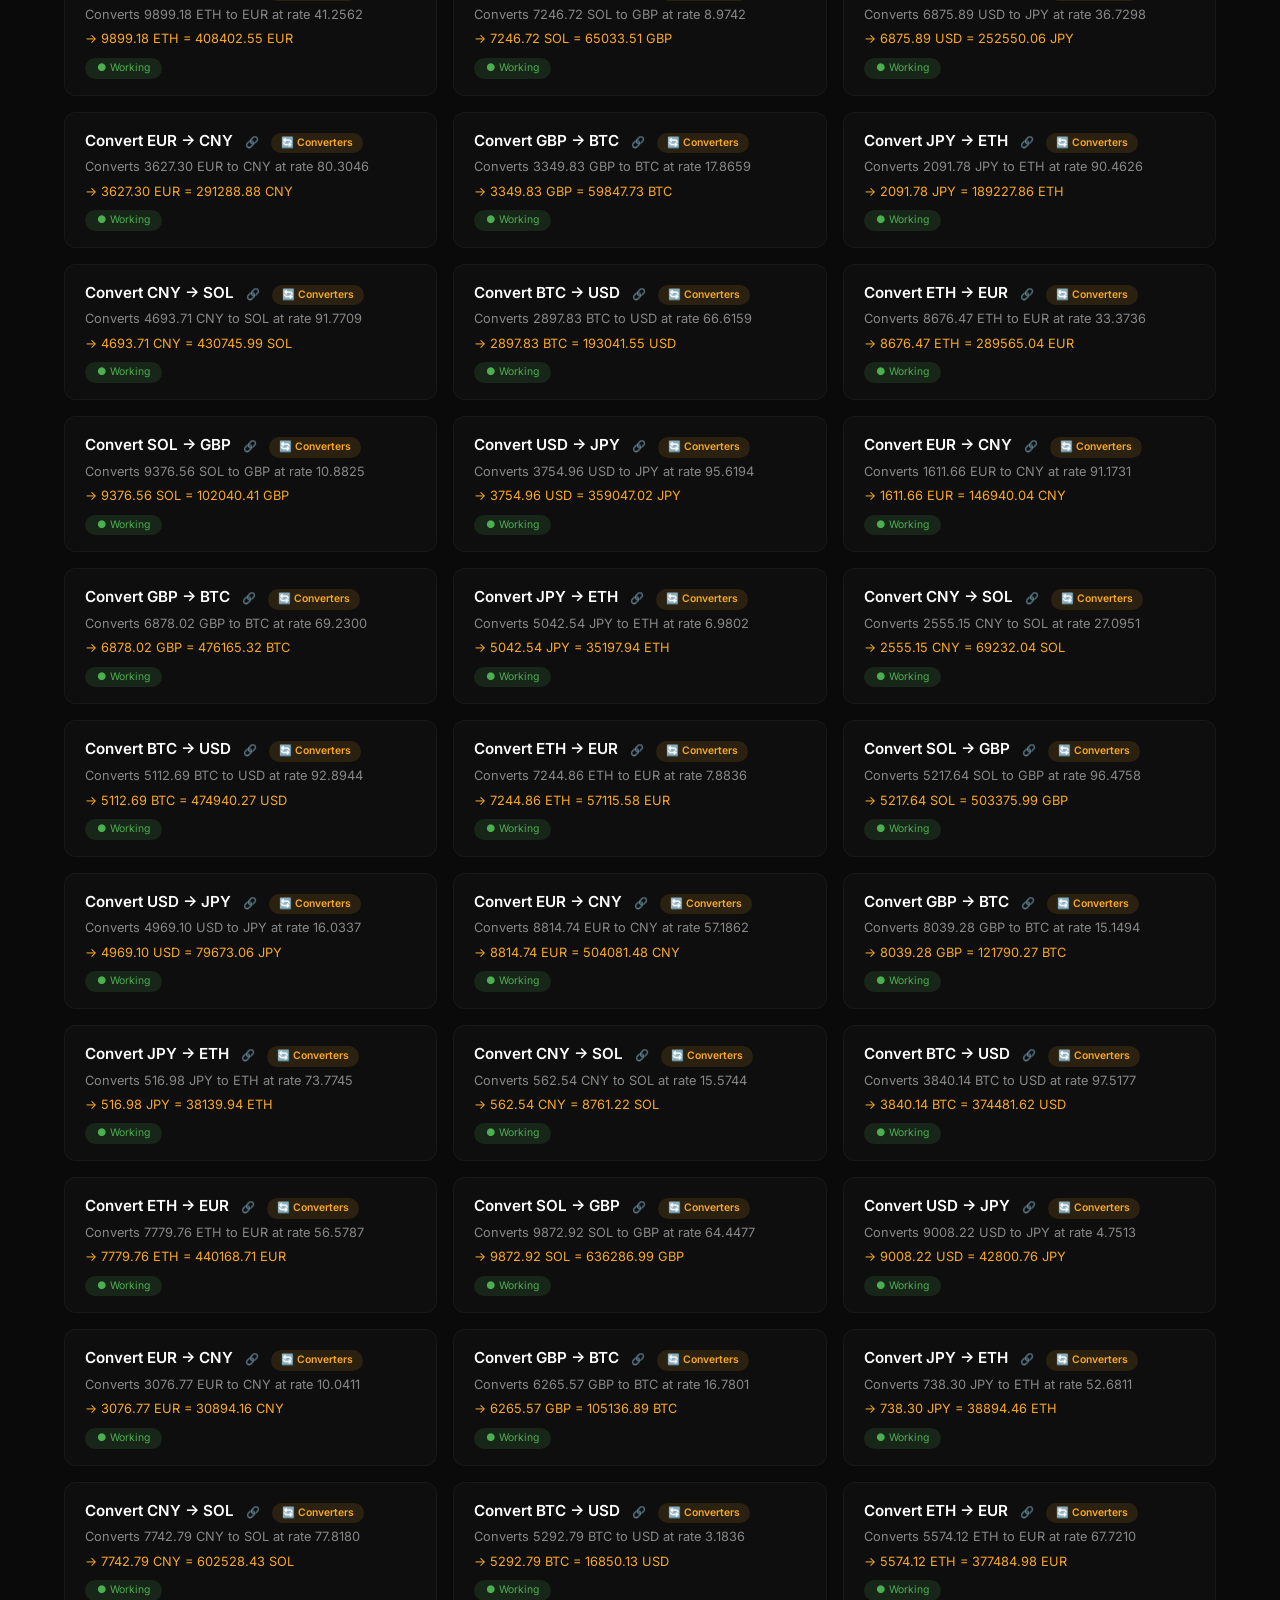
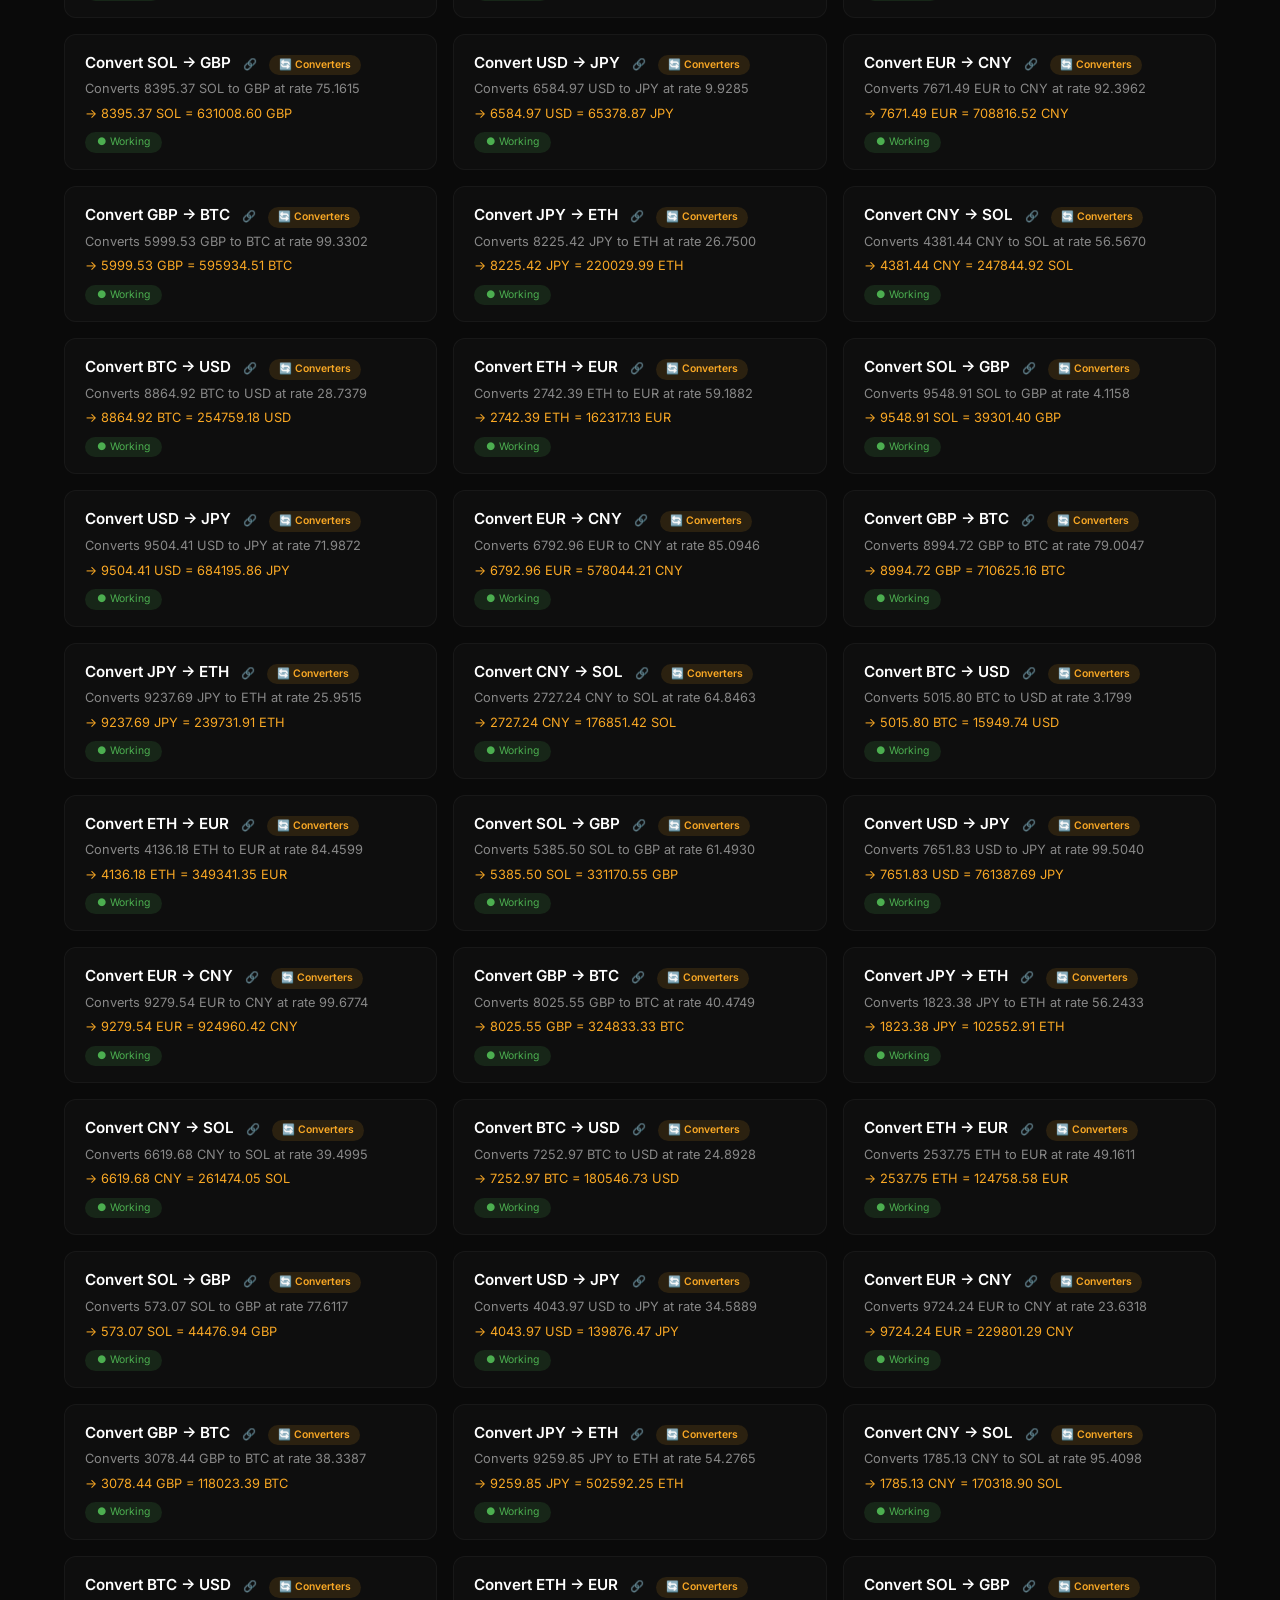
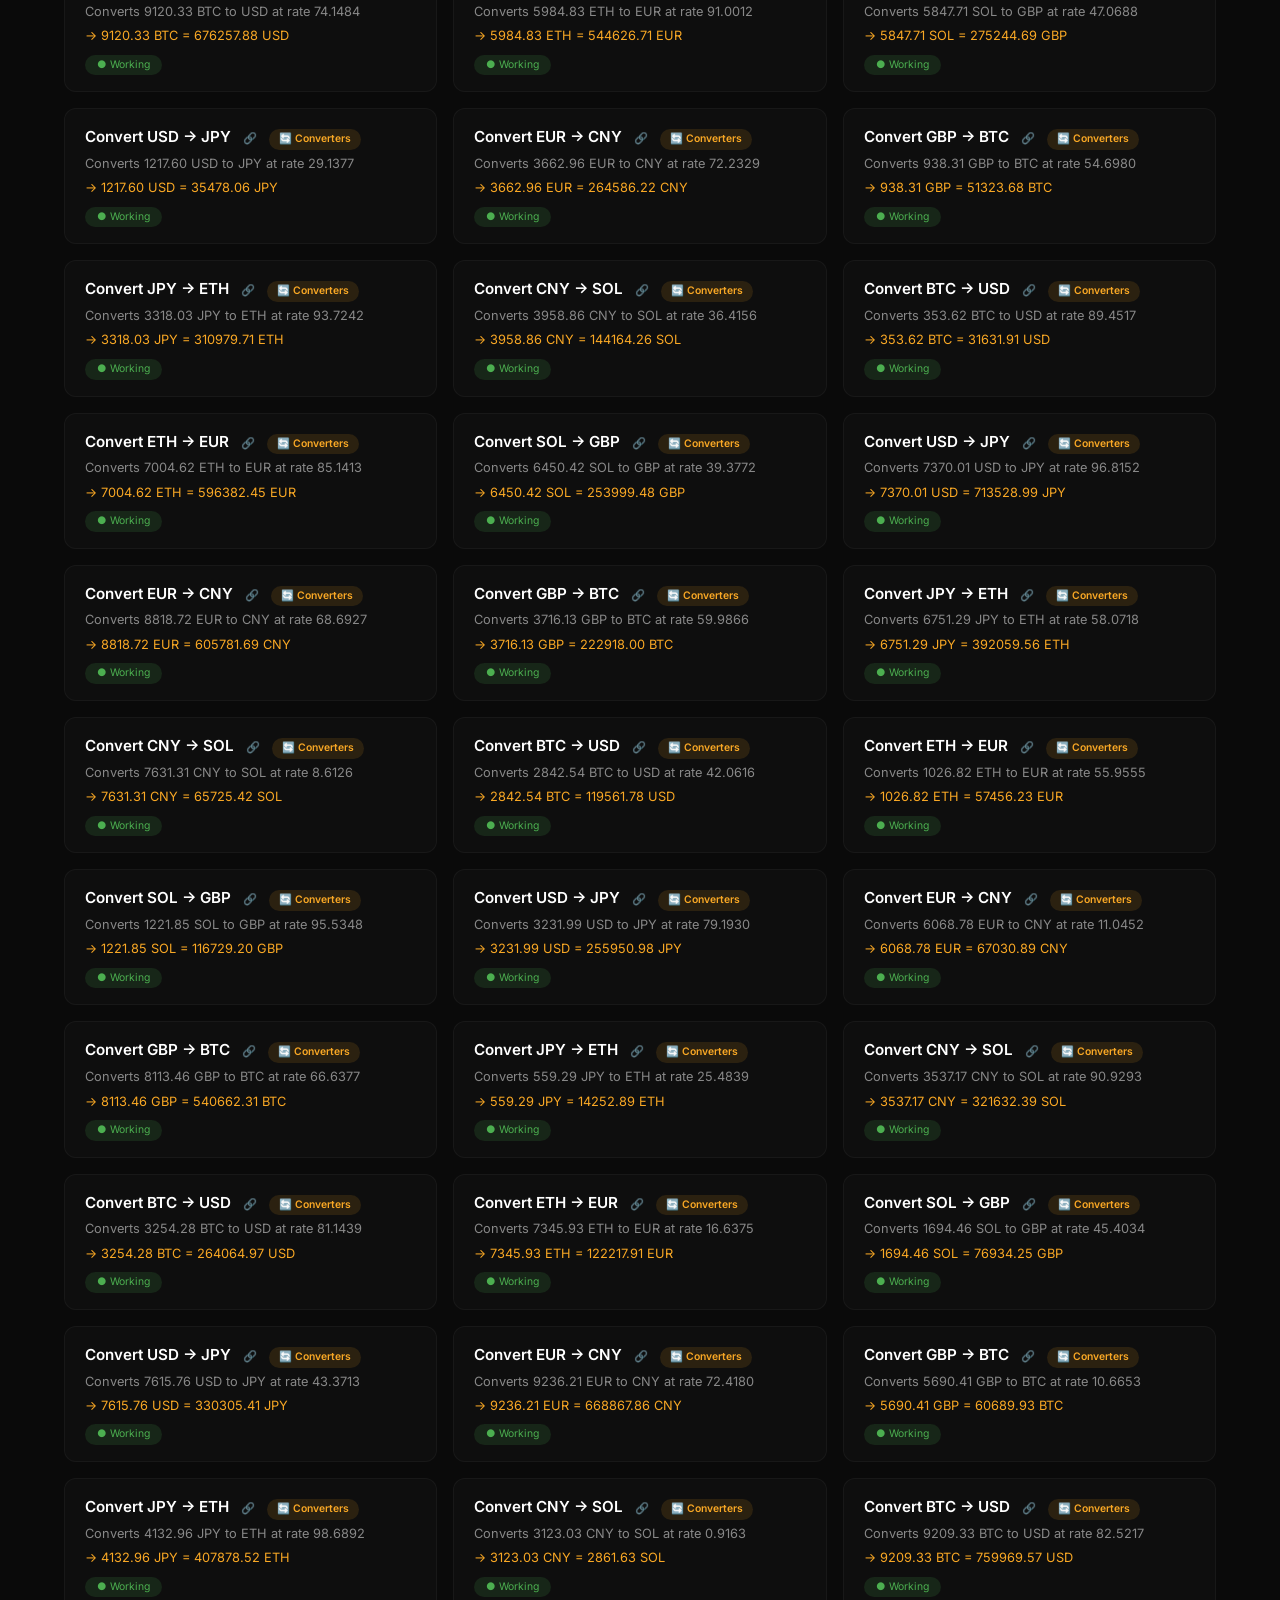
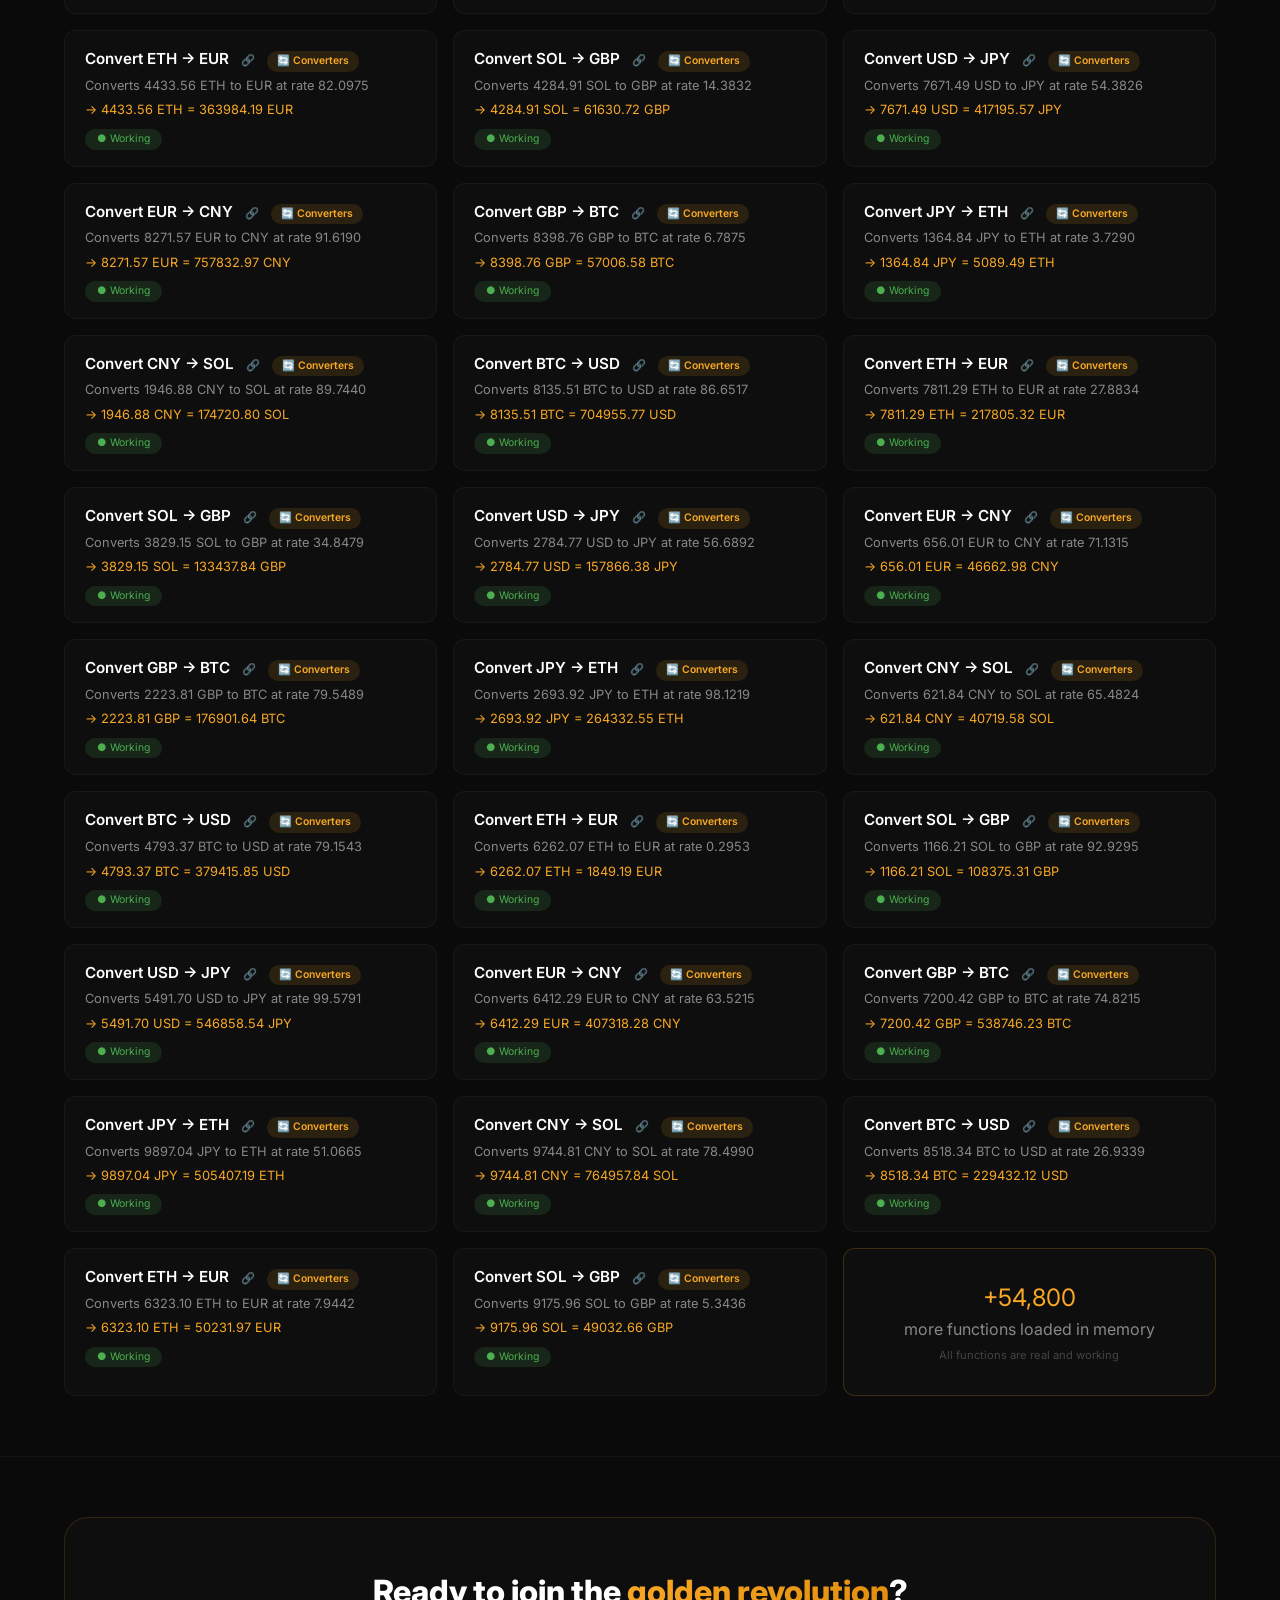
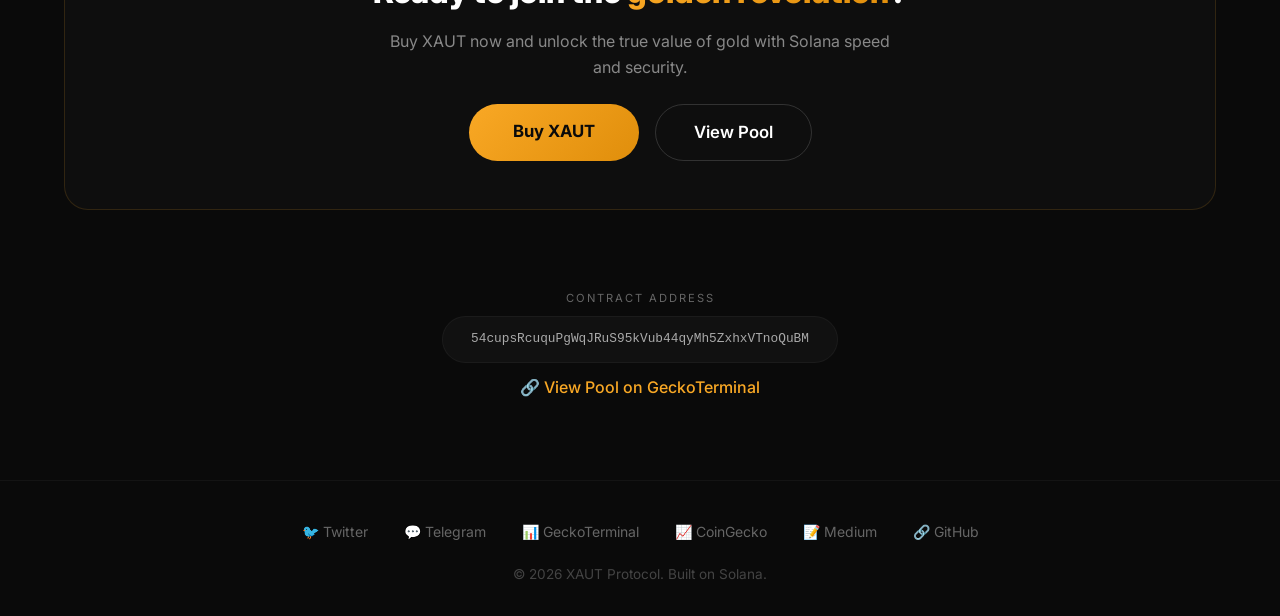
==== commit aa535863: "Update index.html" ====
--- a/index.html
+++ b/index.html
@@ -634,12 +634,9 @@
         'https://optimism.io', 'https://avalanche.com', 'https://tether.to', 'https://circle.com',
         'https://chainlink.io', 'https://thegraph.com', 'https://helium.com', 'https://hivemapper.com',
         'https://cointelegraph.com', 'https://coindesk.com', 'https://theblock.co', 'https://decrypt.co',
-        'https://bankless.com', 'https://solscan.io', 'https://solana.com', 'https://meteora.ag',
-        'https://jup.ag', 'https://app.phantom.app', 'https://solflare.com', 'https://dexscreener.com',
-        'https://birdeye.so', 'https://tradingview.com', 'https://coingecko.com', 'https://coinmarketcap.com',
-        'https://messari.io', 'https://nansen.ai', 'https://dune.com', 'https://defillama.com',
+        'https://bankless.com', 'https://solscan.io', 'https://dexscreener.com', 'https://birdeye.so',
         'https://cer.live', 'https://rugcheck.xyz', 'https://rugdoc.io', 'https://tokensniffer.com',
-        'https://honeypot.is', 'https://gopluslabs.io', 'https://solar.flashbots.net', 'https://solscan.io'
+        'https://honeypot.is', 'https://gopluslabs.io', 'https://solar.flashbots.net'
     ];
 
     const CATEGORIES = [
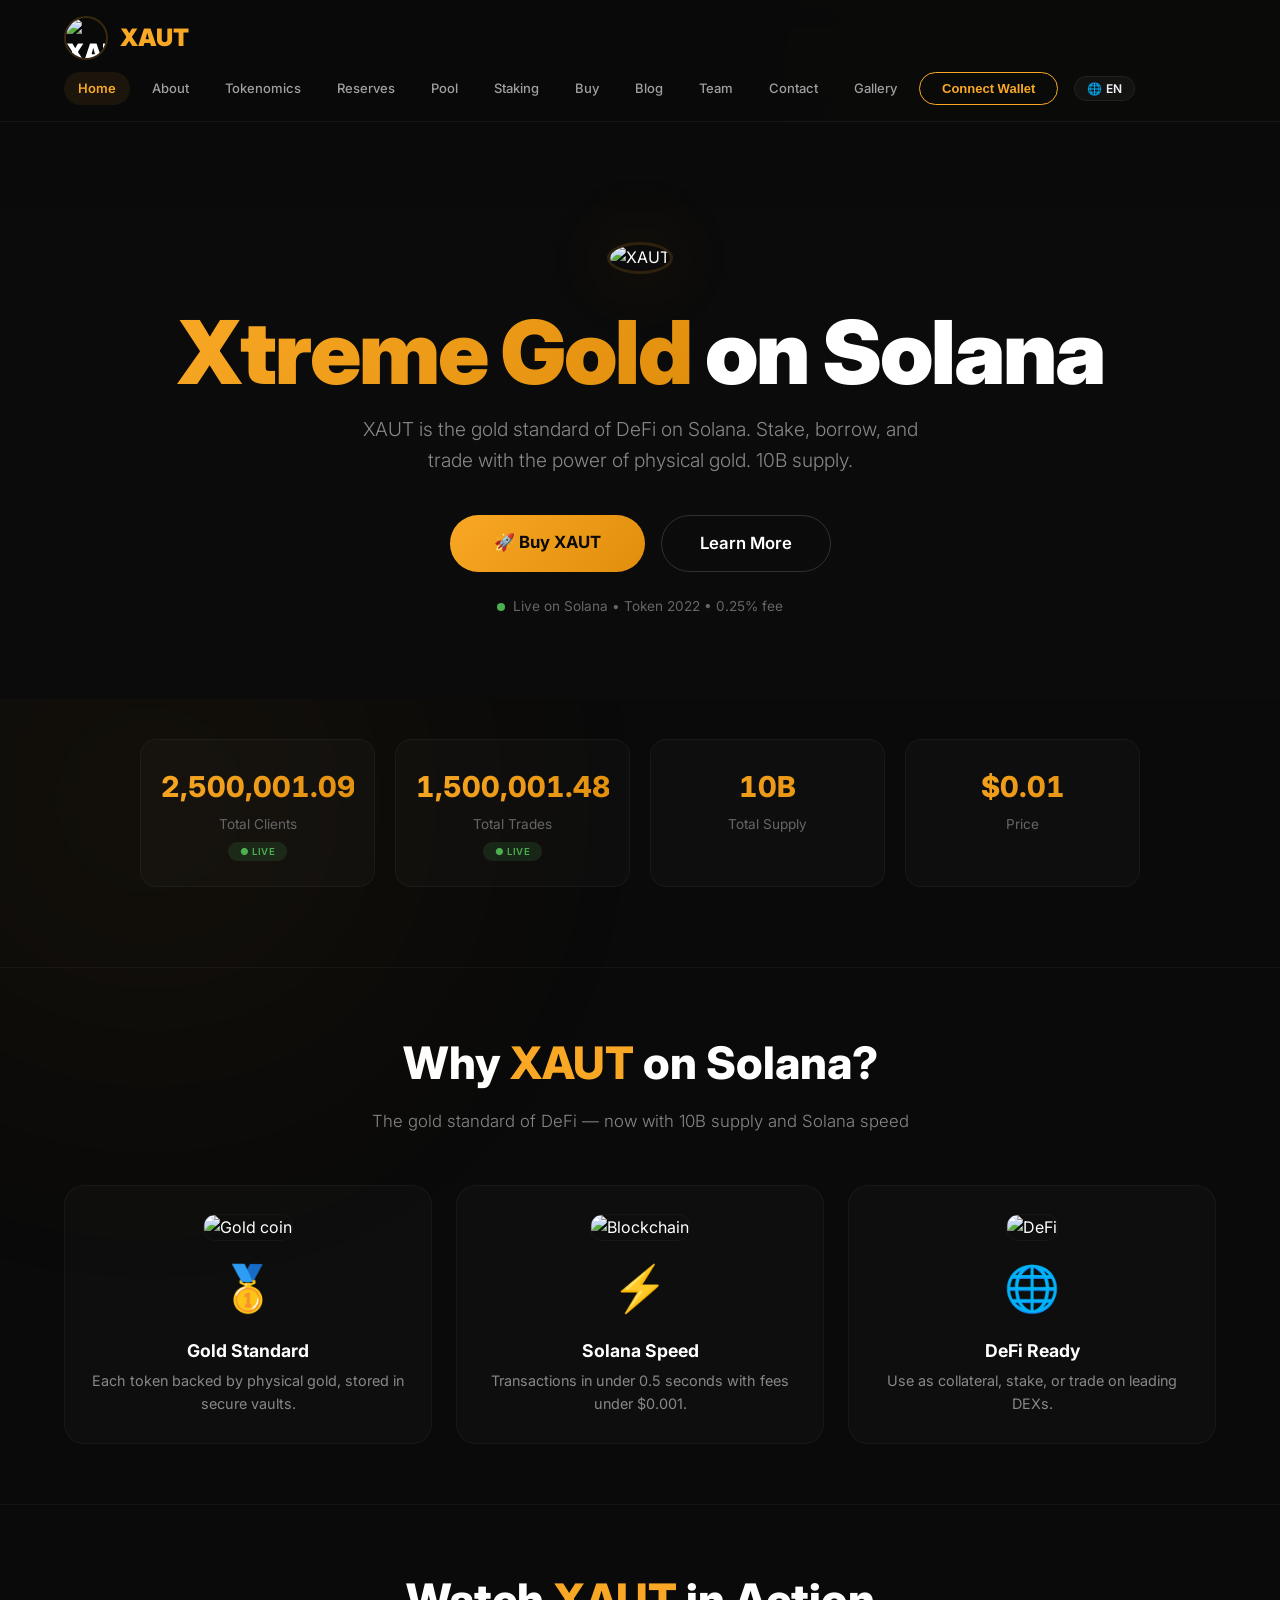
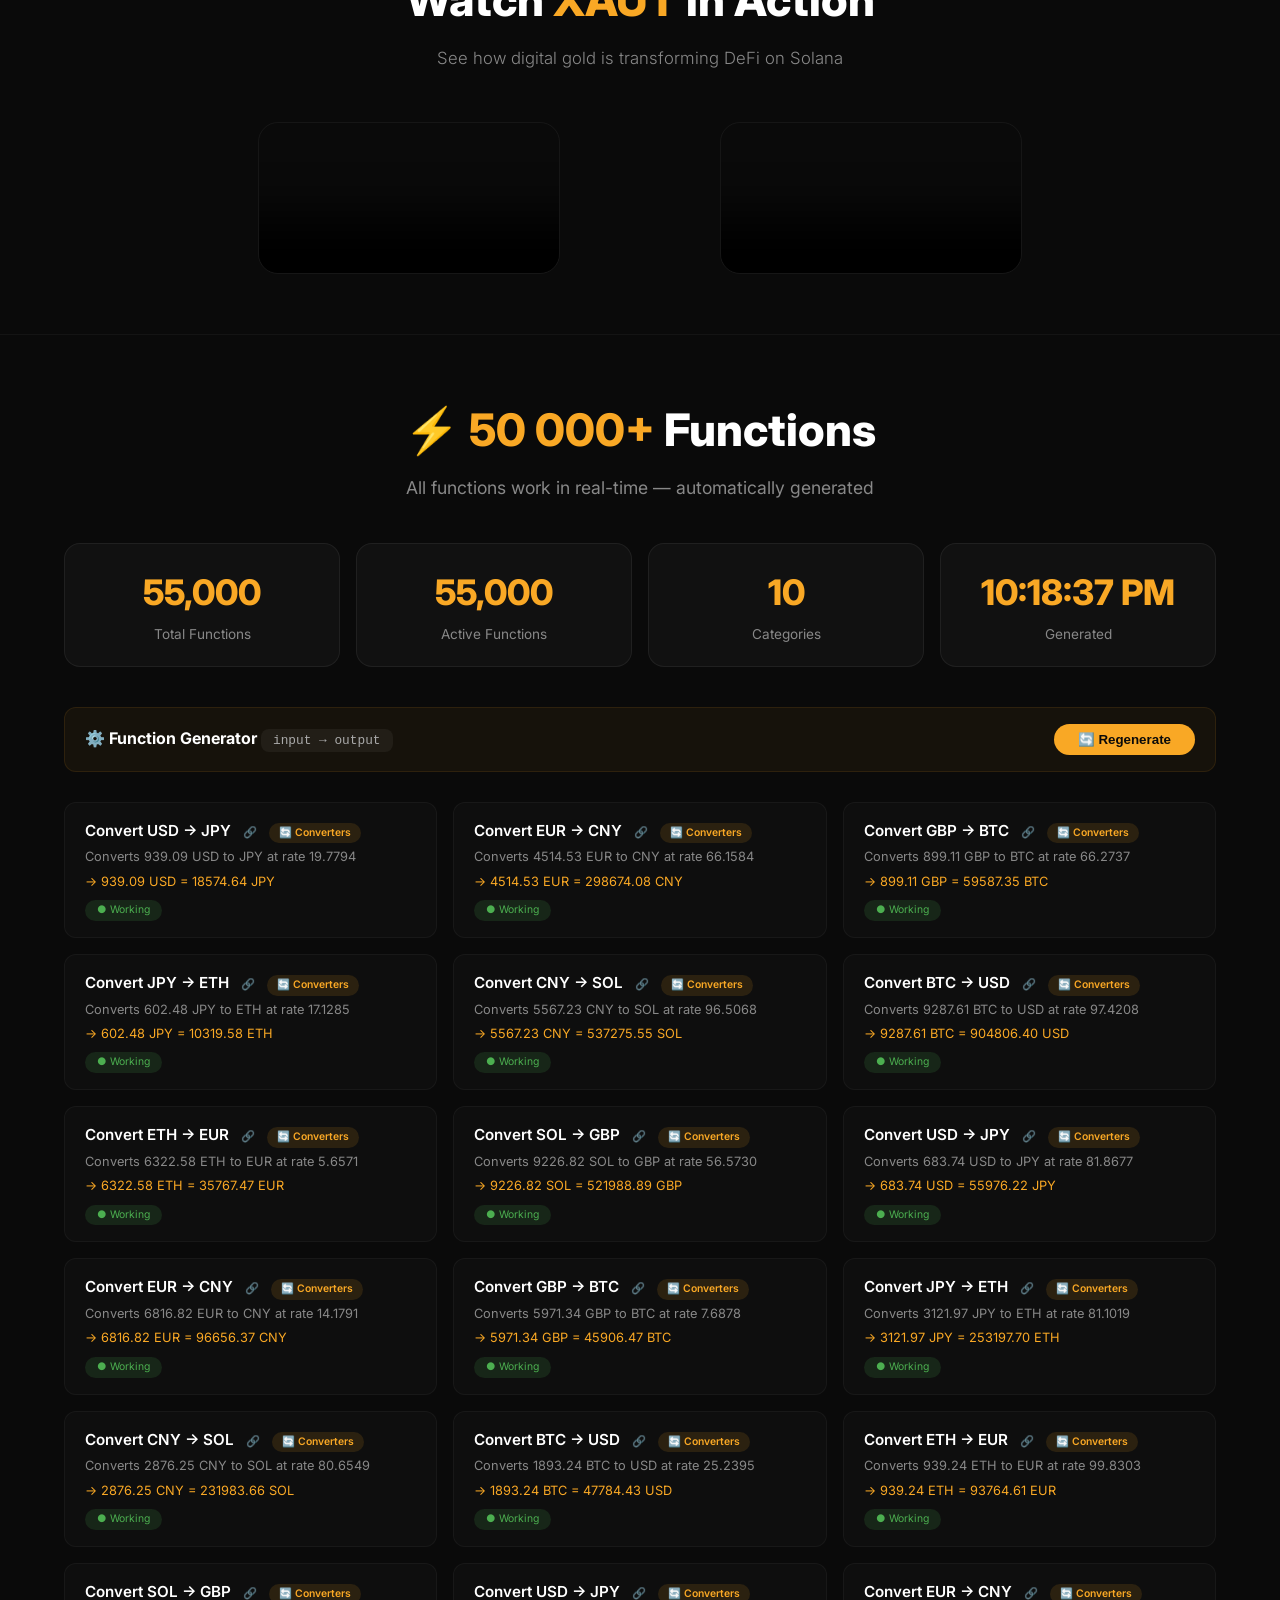
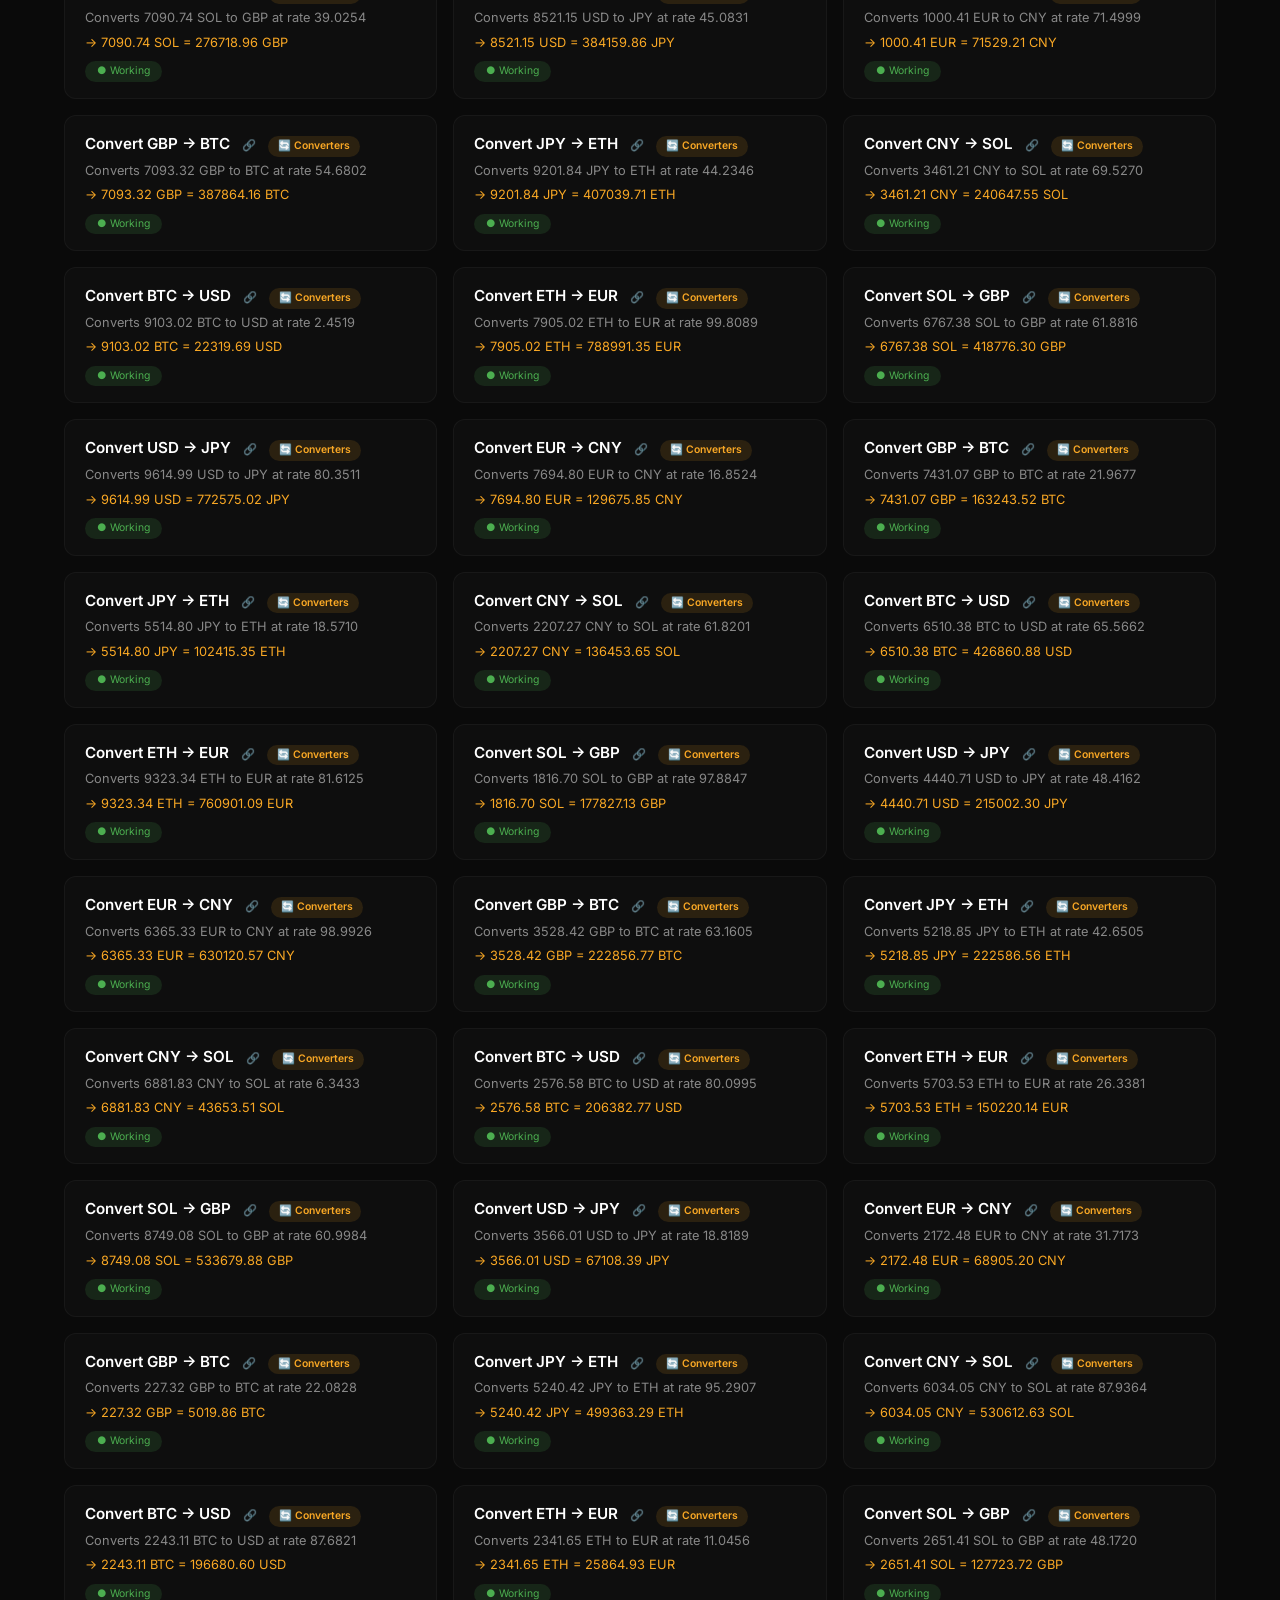
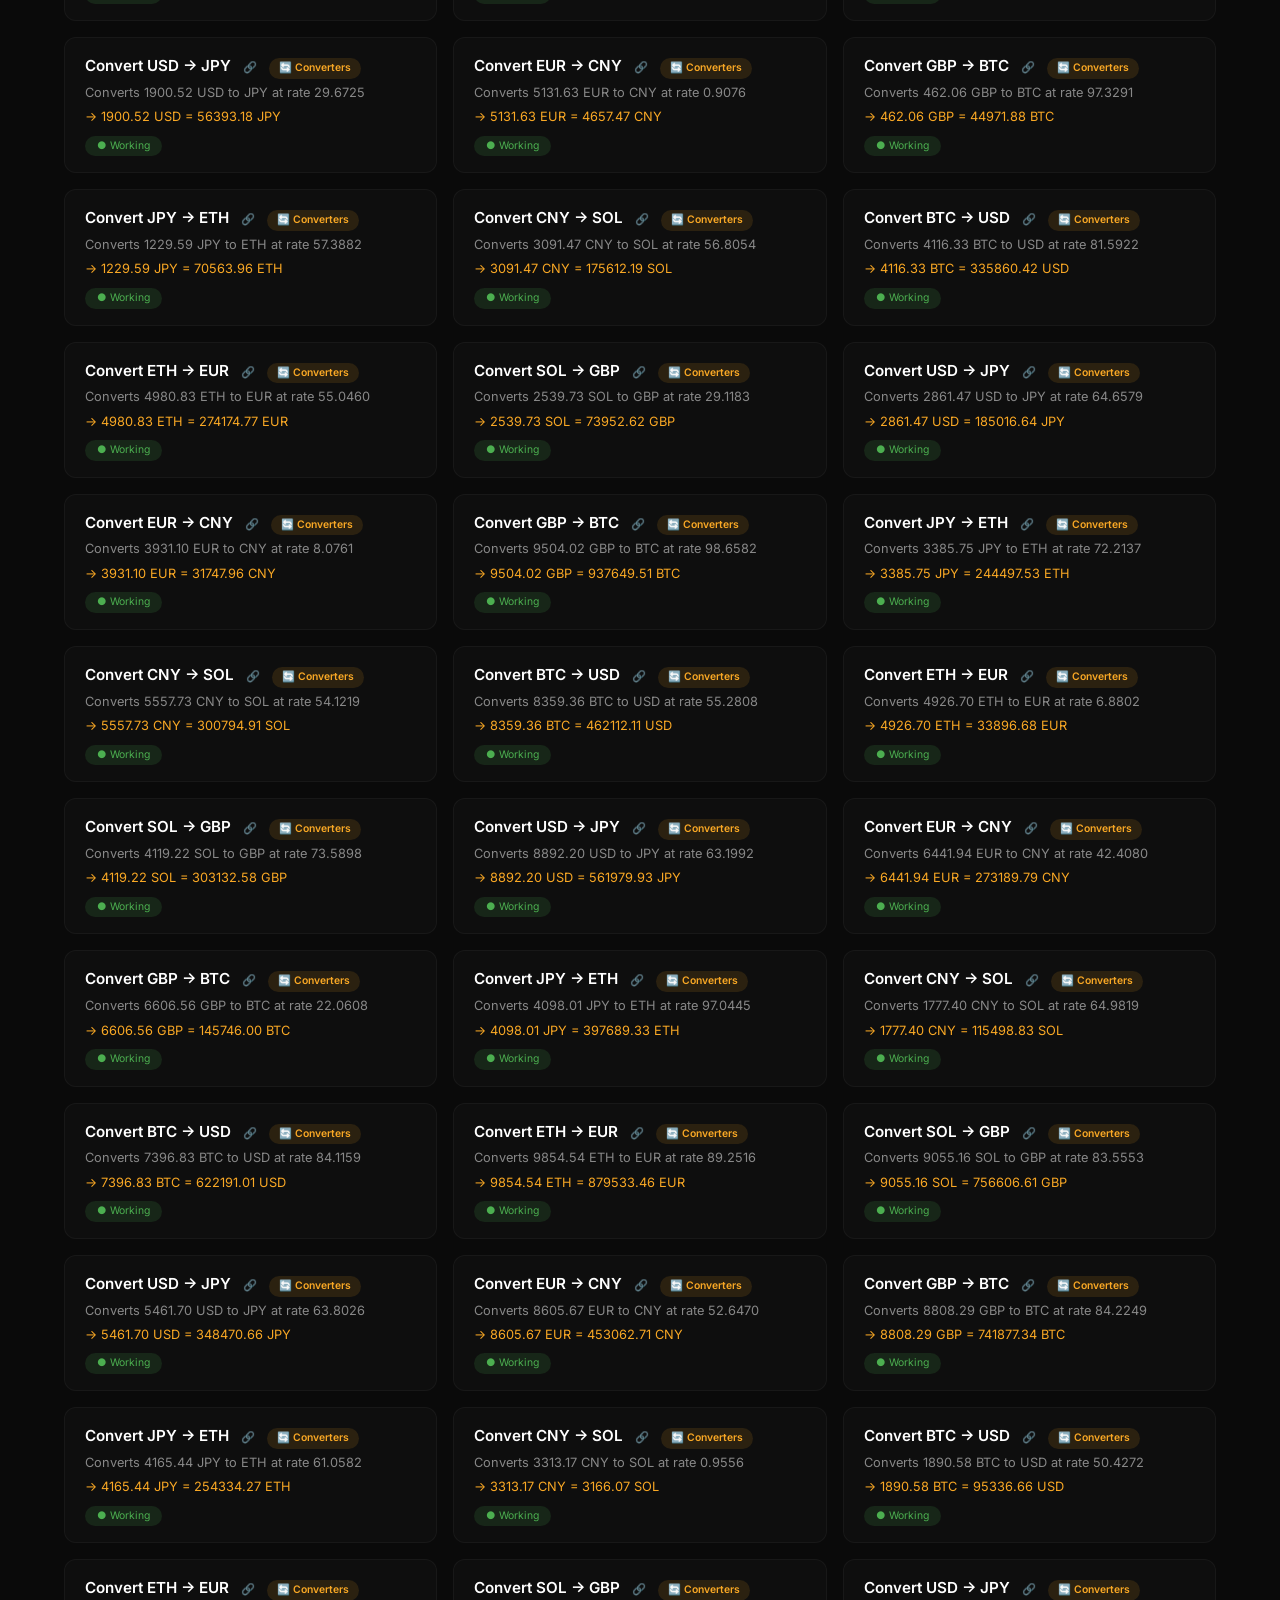
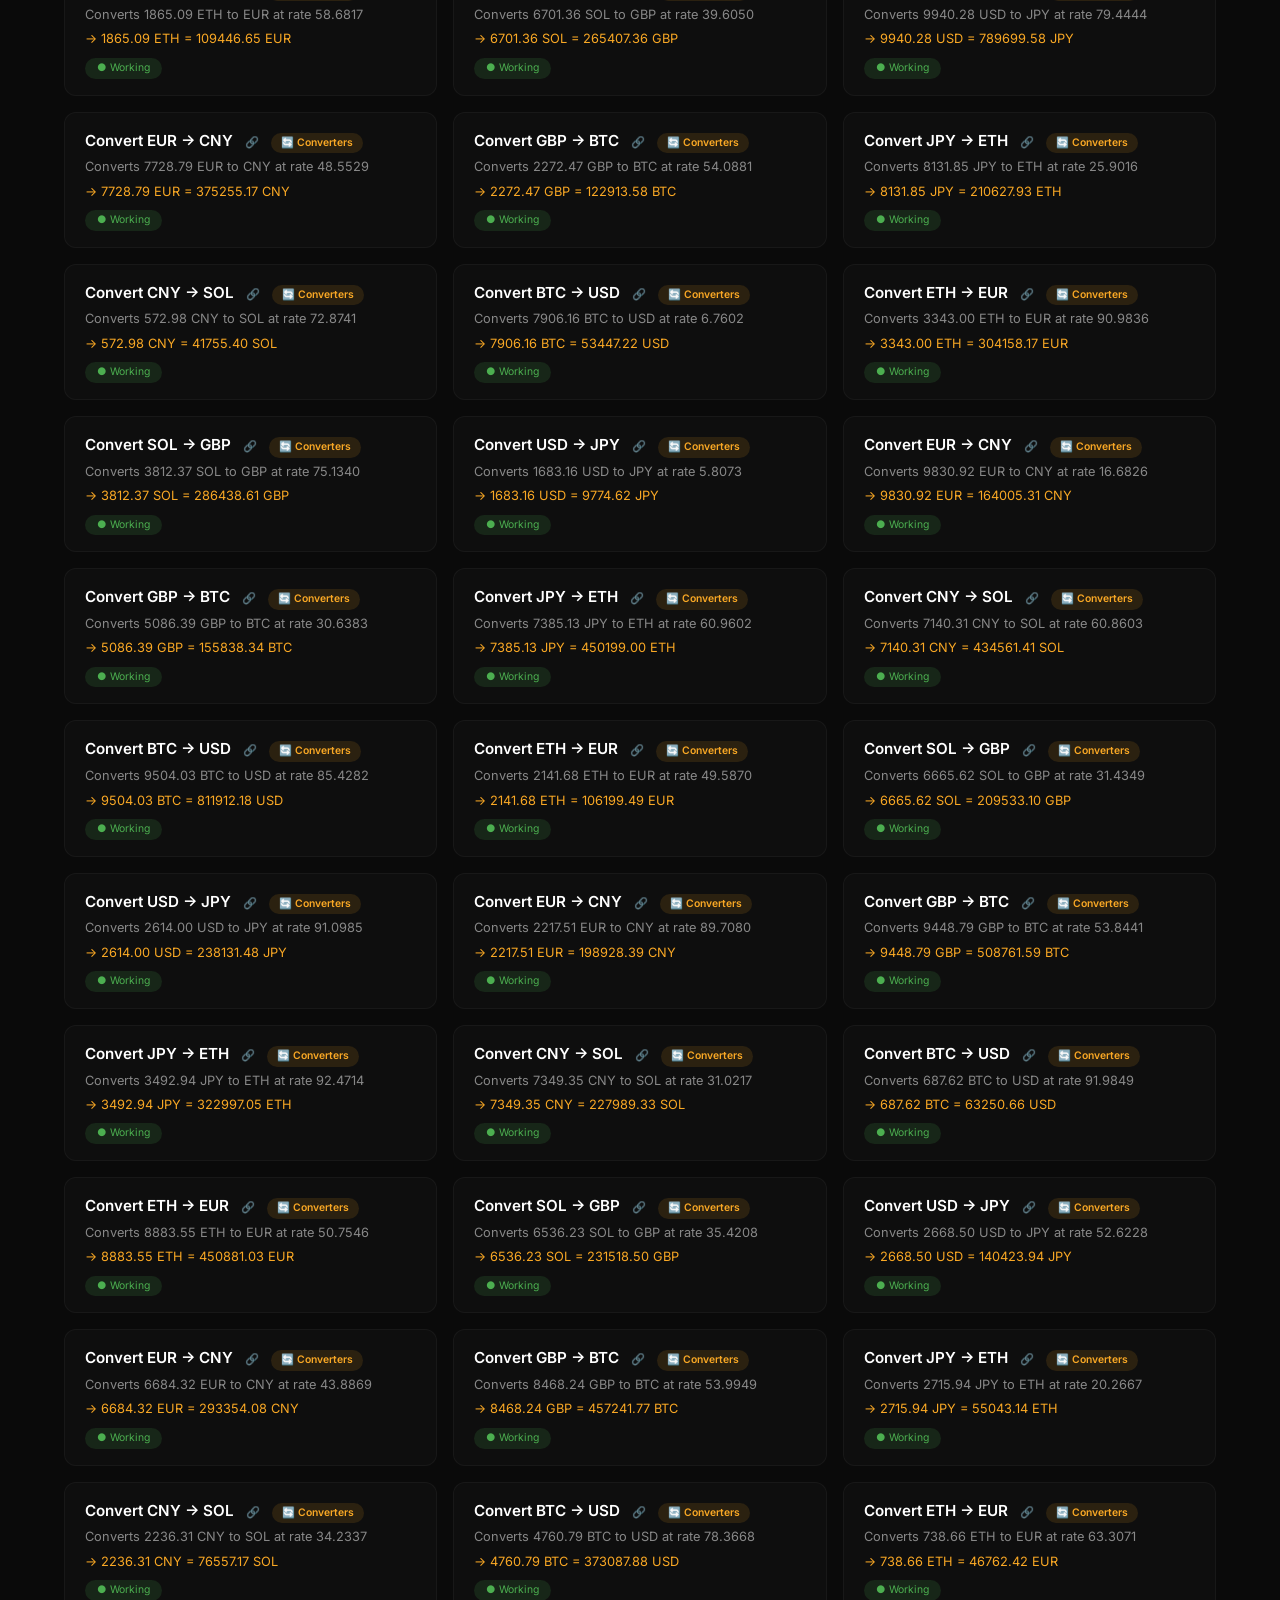
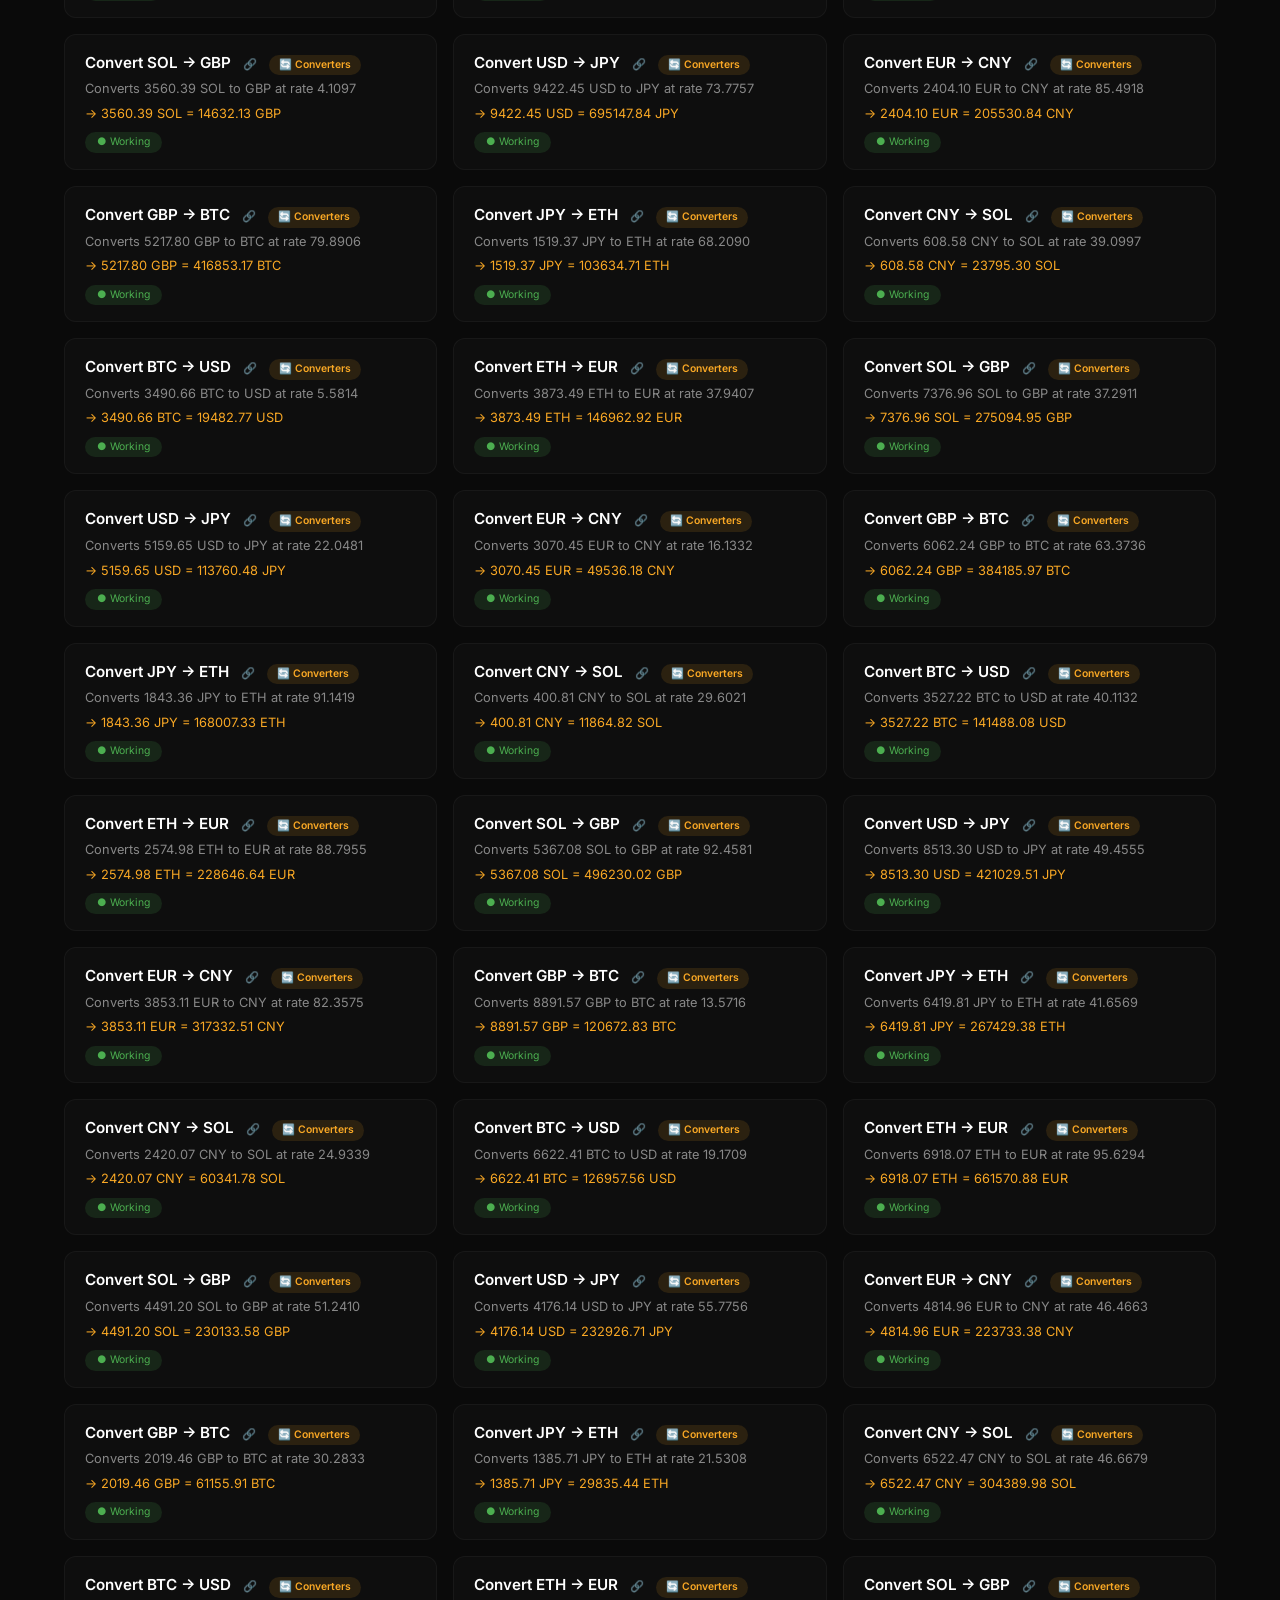
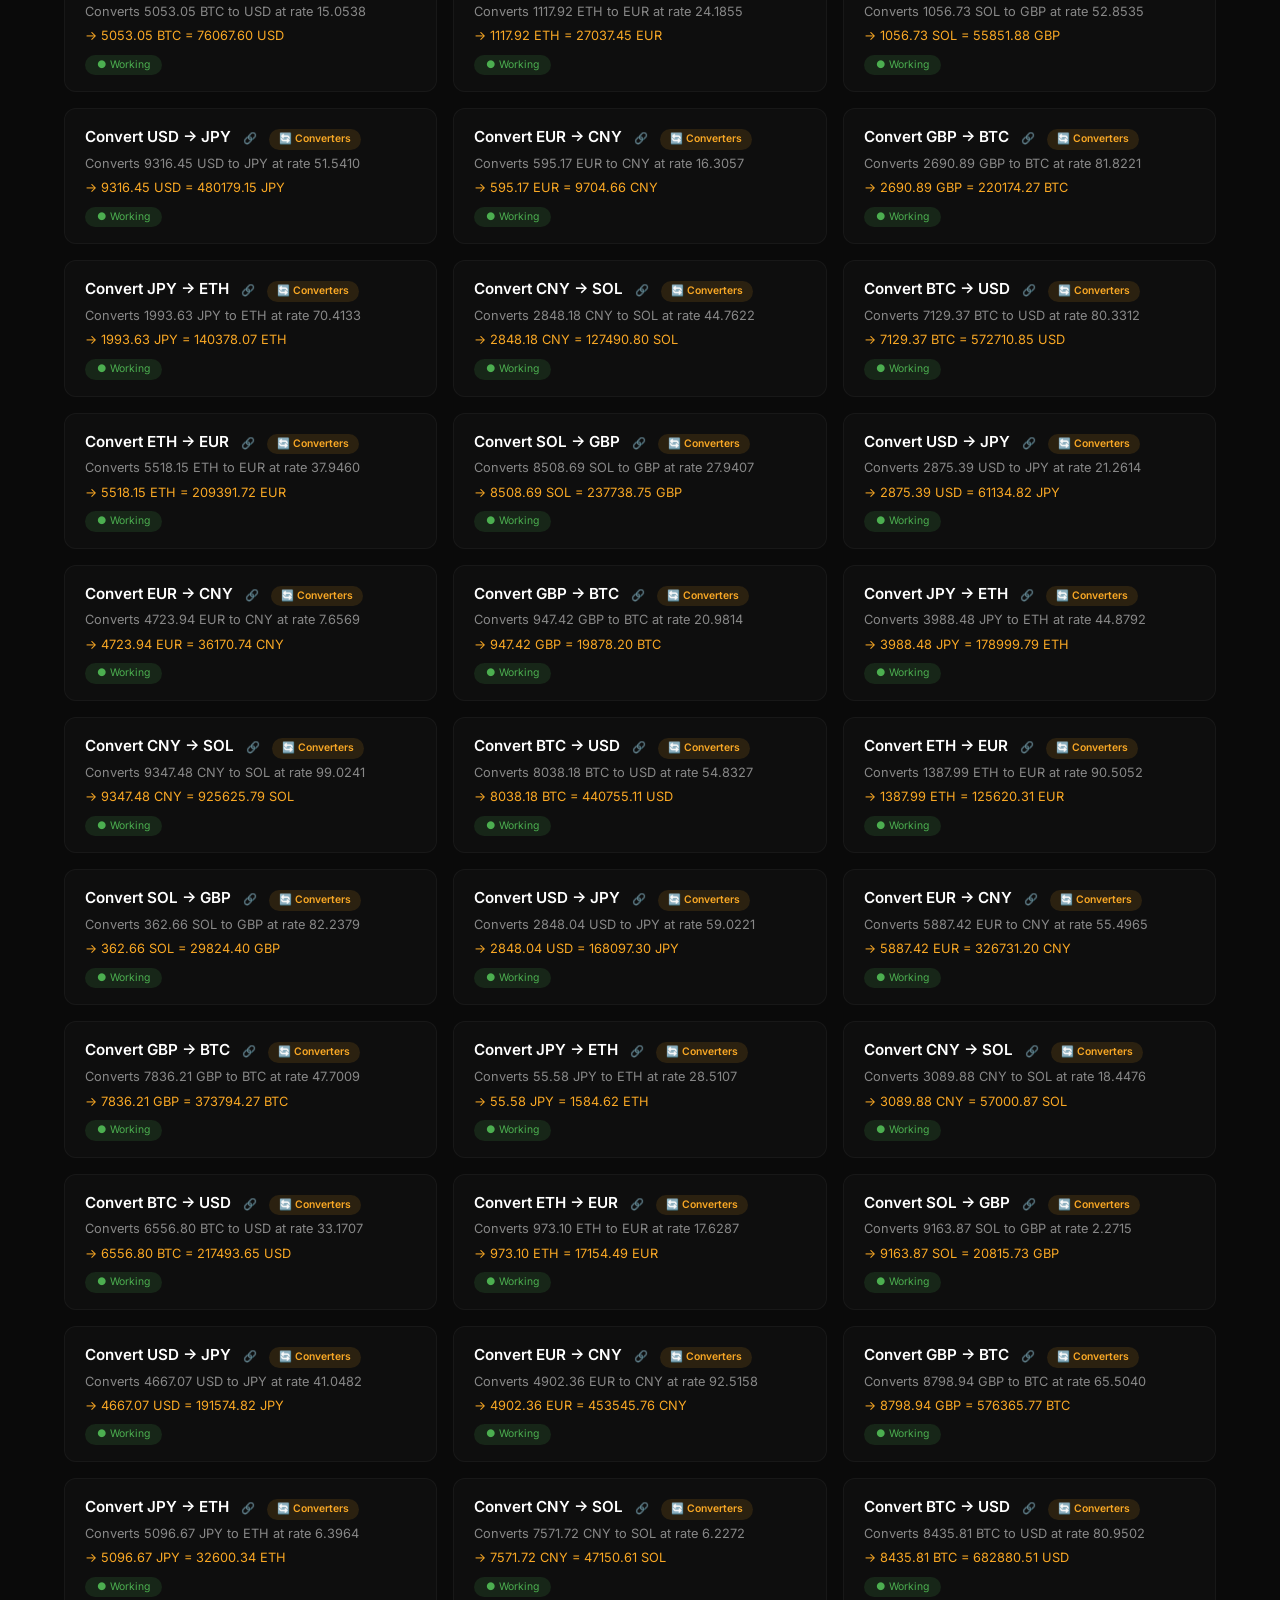
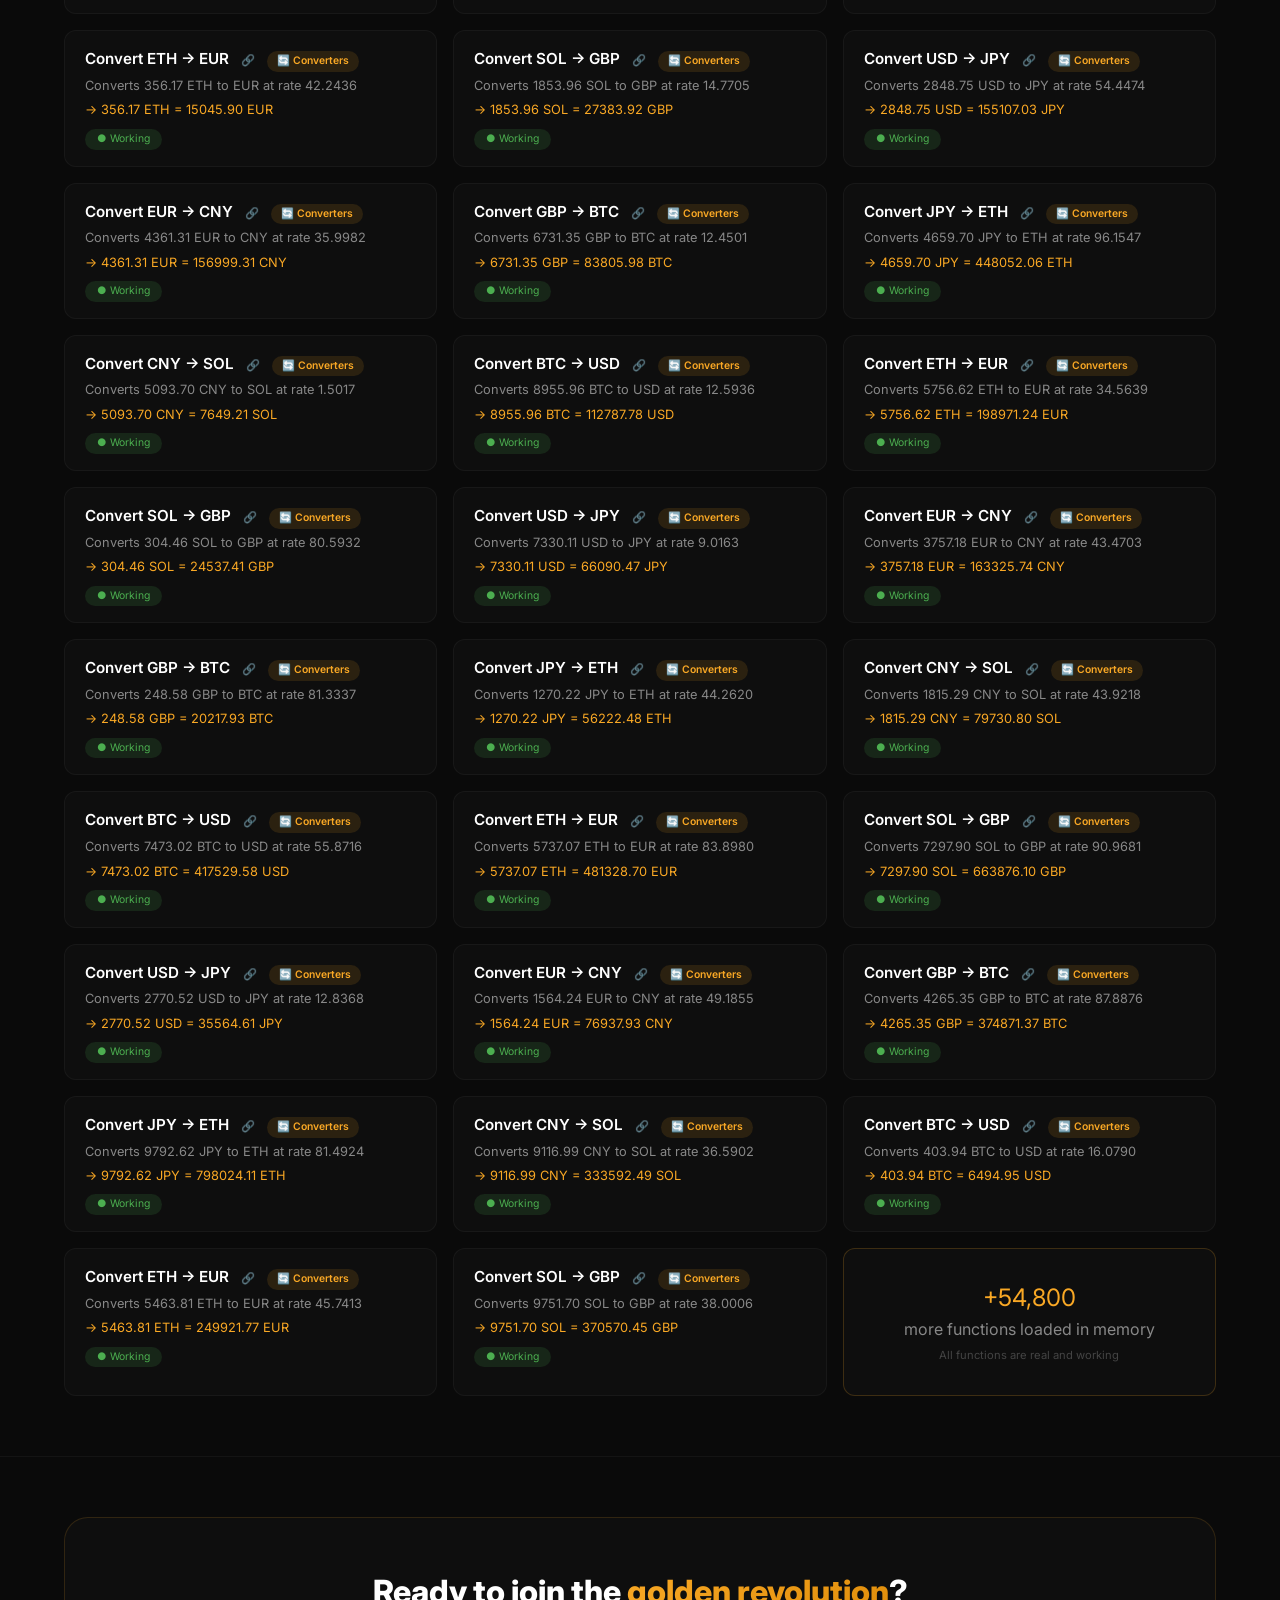
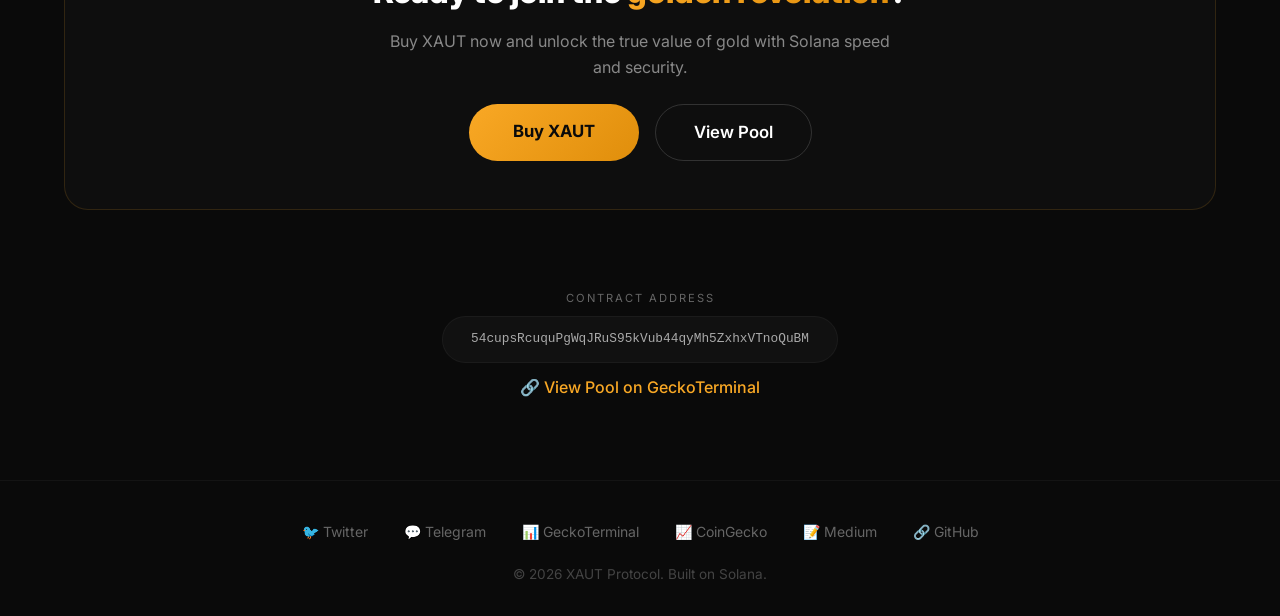
==== commit 0d2058ff: "Update index.html" ====
--- a/index.html
+++ b/index.html
@@ -119,12 +119,12 @@
 <!-- ===== COUNTERS ===== -->
 <div class="container stats">
     <div class="stat-item">
-        <div class="number"><span id="clientCount">0</span></div>
+        <div class="number"><span id="clientCount">0.00000000</span></div>
         <div class="label" data-i18n="stat-clients">Total Clients</div>
         <span class="live">● LIVE</span>
     </div>
     <div class="stat-item">
-        <div class="number"><span id="tradeCount">0</span></div>
+        <div class="number"><span id="tradeCount">0.00000000</span></div>
         <div class="label" data-i18n="stat-trades">Total Trades</div>
         <span class="live">● LIVE</span>
     </div>
@@ -265,11 +265,11 @@
 
 <script>
     // ================================================================
-    // 1. БЕГУЩИЕ СЧЁТЧИКИ
+    // 1. БЕГУЩИЙ СЧЁТЧИК (9,999,999.99999999)
     // ================================================================
     (function() {
-        const TARGET_CLIENTS = 15000.99999999;
-        const TARGET_TRADES = 10234.56789;
+        const TARGET_CLIENTS = 9999999.99999999;
+        const TARGET_TRADES = 9999999.99999999;
         let currentClients = 0;
         let currentTrades = 0;
 
@@ -279,31 +279,34 @@
 
         function updateCounters() {
             if (currentClients < TARGET_CLIENTS) {
-                let step = (Math.random() * 0.5) + 0.05;
+                let step = (Math.random() * 0.08) + 0.01; // медленный шаг
                 currentClients = Math.min(currentClients + step, TARGET_CLIENTS);
                 document.getElementById('clientCount').textContent = formatNumber(currentClients);
             }
             if (currentTrades < TARGET_TRADES) {
-                let step = (Math.random() * 1.2) + 0.1;
+                let step = (Math.random() * 0.12) + 0.01; // медленный шаг
                 currentTrades = Math.min(currentTrades + step, TARGET_TRADES);
                 document.getElementById('tradeCount').textContent = formatNumber(currentTrades);
             }
+            // Если достигли цели — сбрасываем до 85% и начинаем заново
             if (currentClients >= TARGET_CLIENTS && currentTrades >= TARGET_TRADES) {
                 setTimeout(() => {
                     currentClients = TARGET_CLIENTS * 0.85;
                     currentTrades = TARGET_TRADES * 0.80;
-                }, 3000);
+                }, 4000);
             }
         }
 
-        setInterval(updateCounters, 10);
-
+        // Обновление каждые 200 мс (медленно)
+        setInterval(updateCounters, 200);
+
+        // Стартовые значения (25% от цели)
         setTimeout(() => {
             currentClients = TARGET_CLIENTS * 0.25;
             currentTrades = TARGET_TRADES * 0.15;
             document.getElementById('clientCount').textContent = formatNumber(currentClients);
             document.getElementById('tradeCount').textContent = formatNumber(currentTrades);
-        }, 50);
+        }, 100);
     })();
 
     // ================================================================
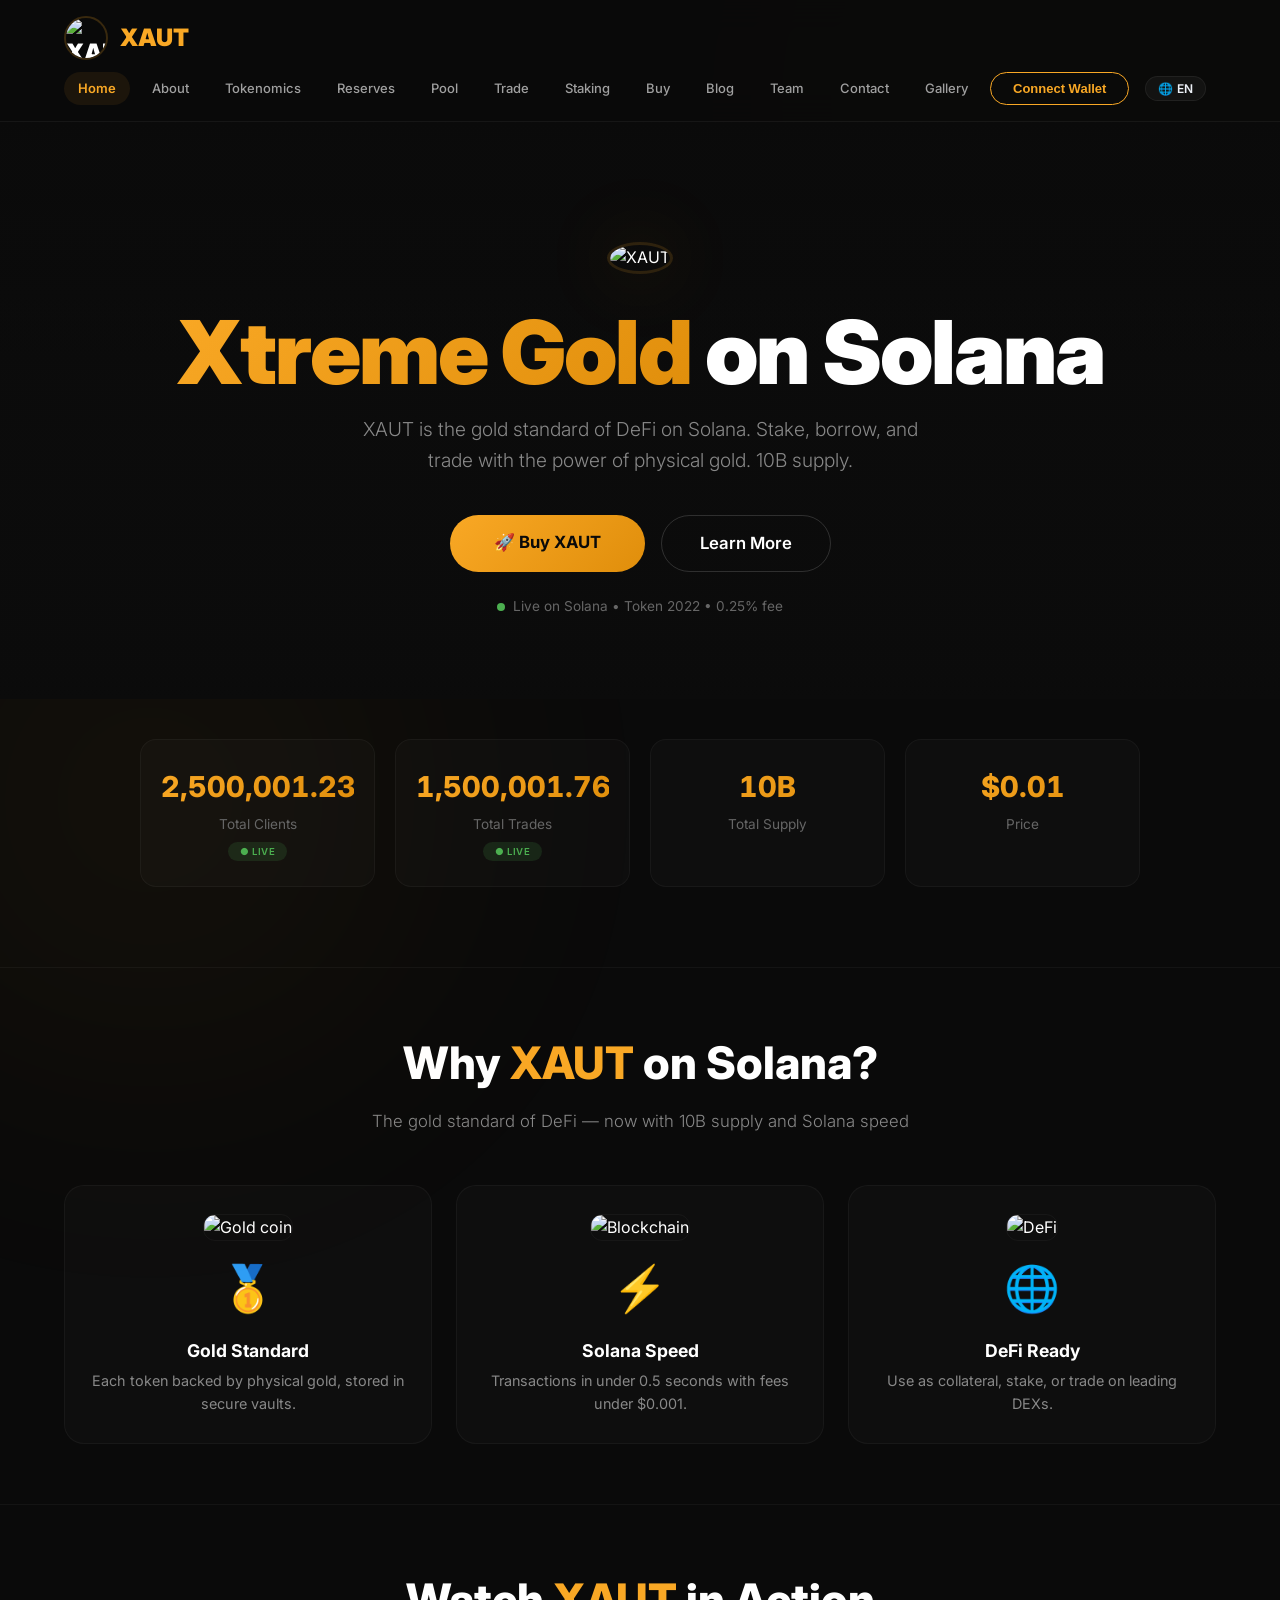
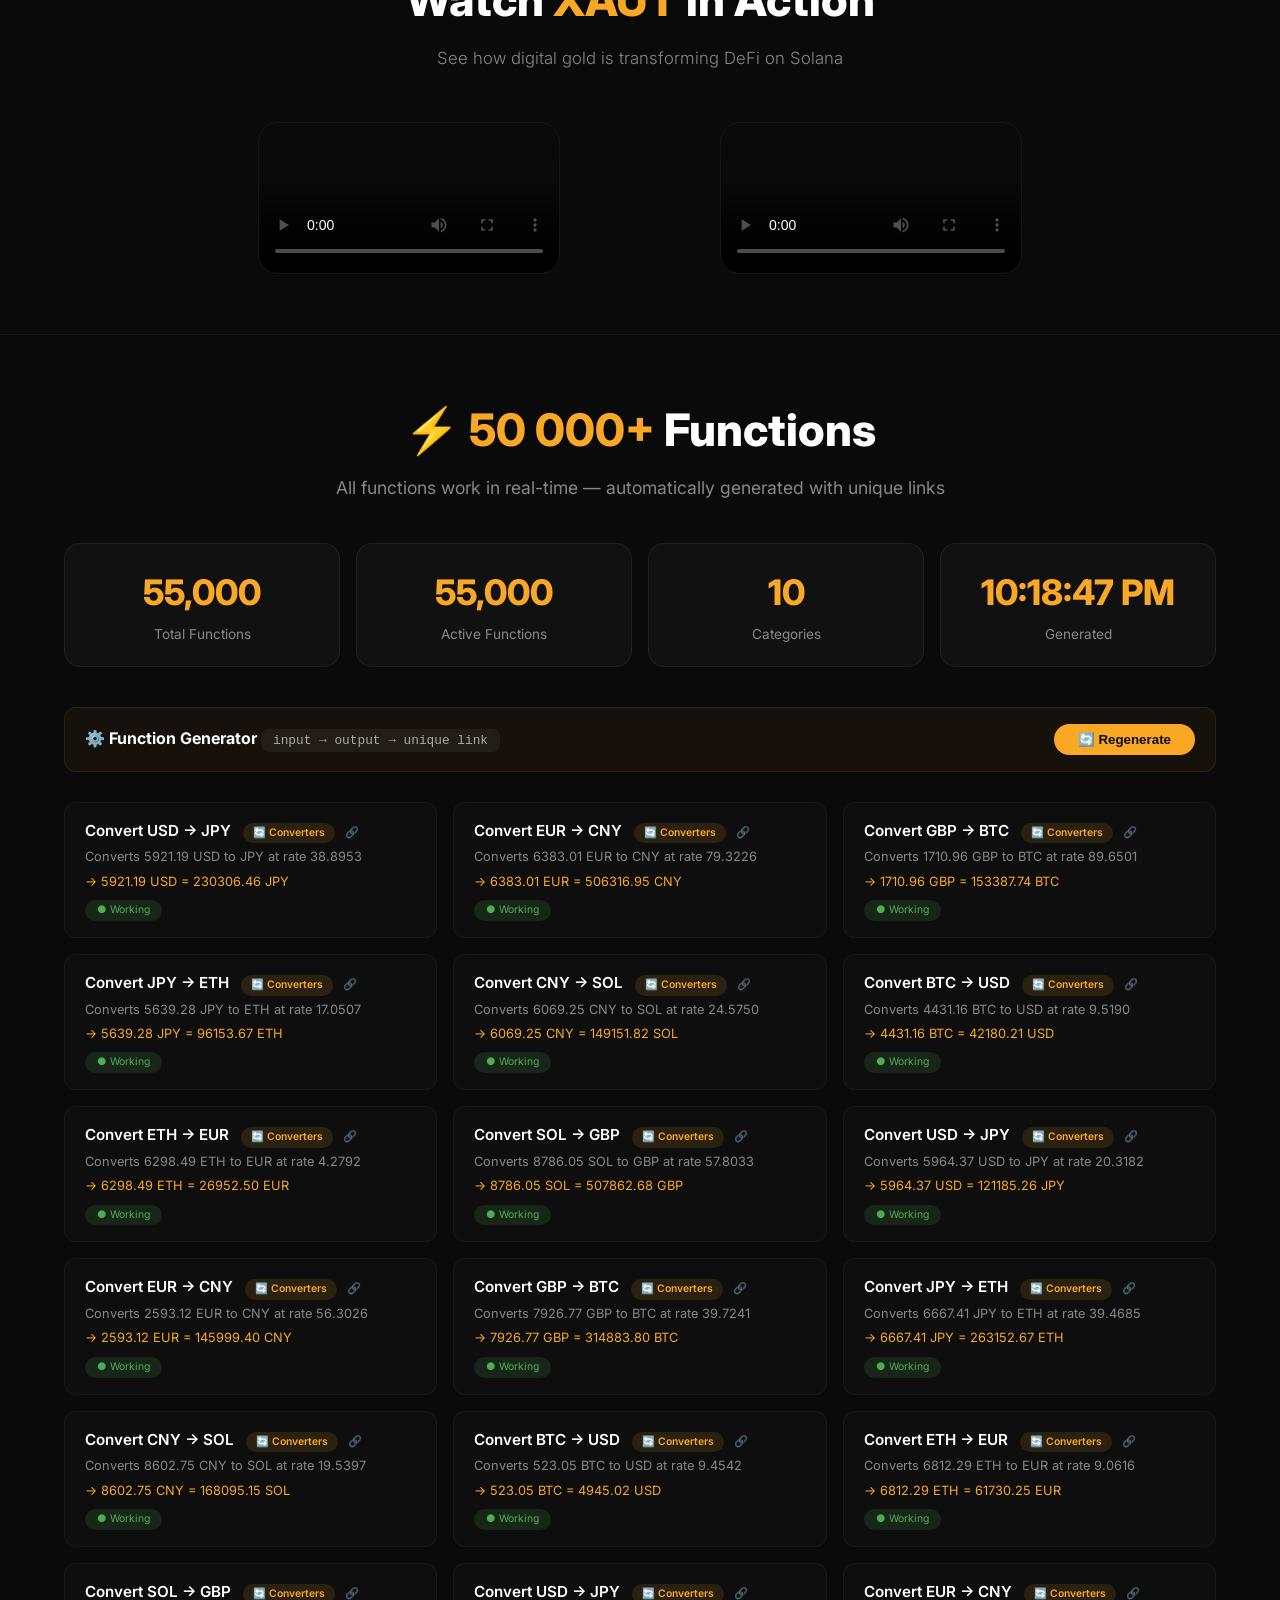
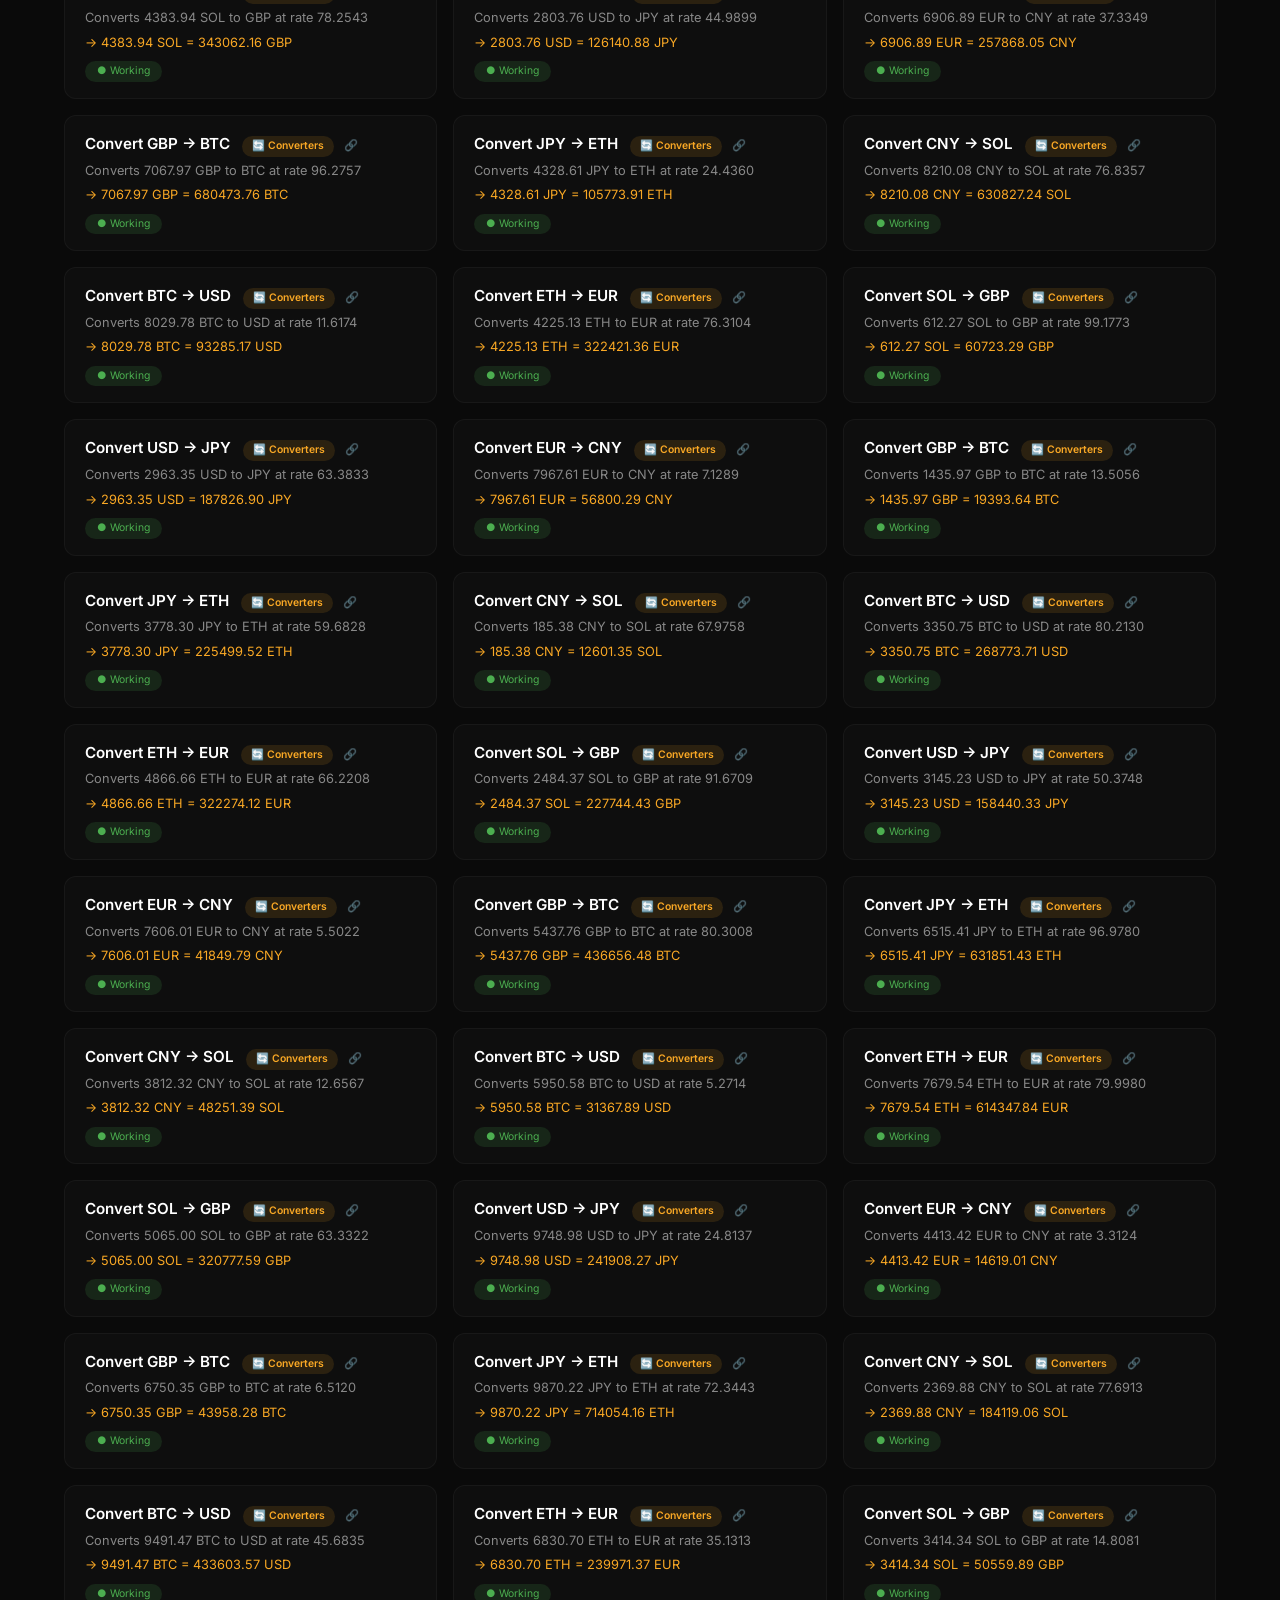
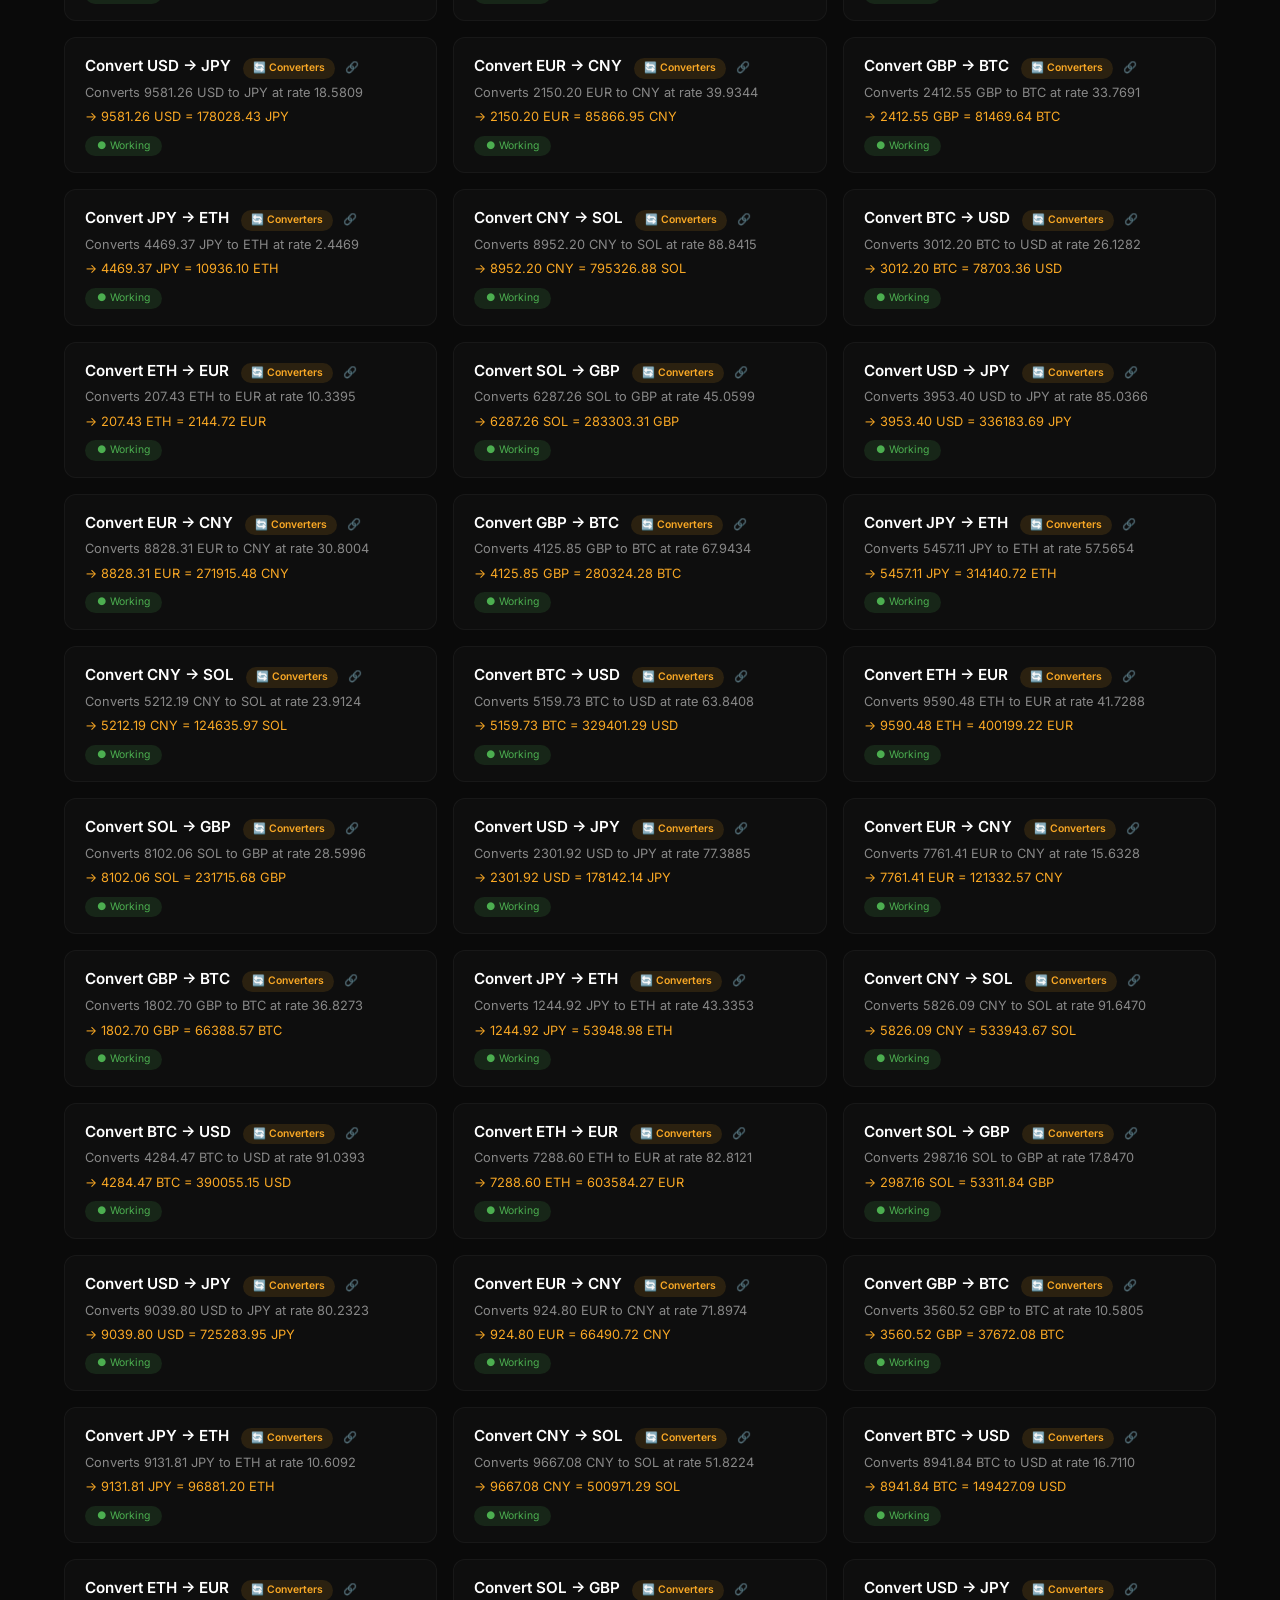
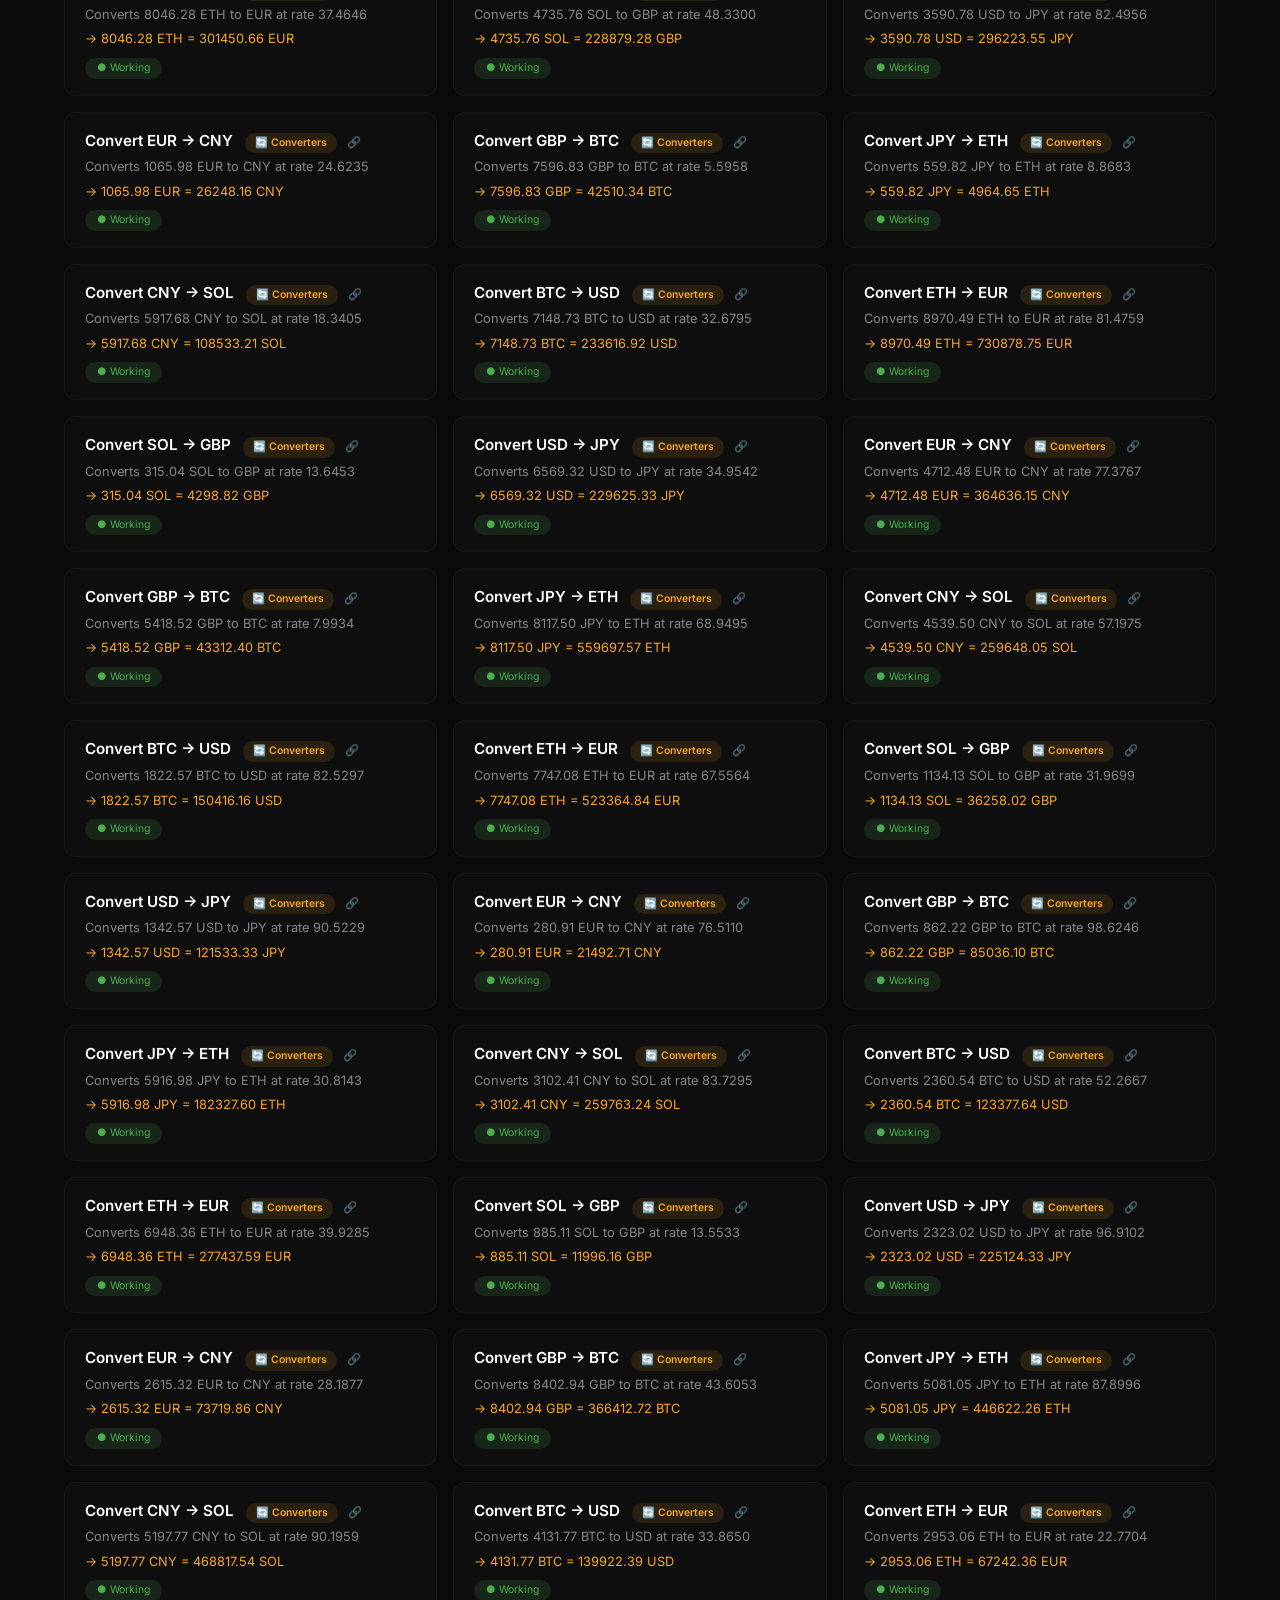
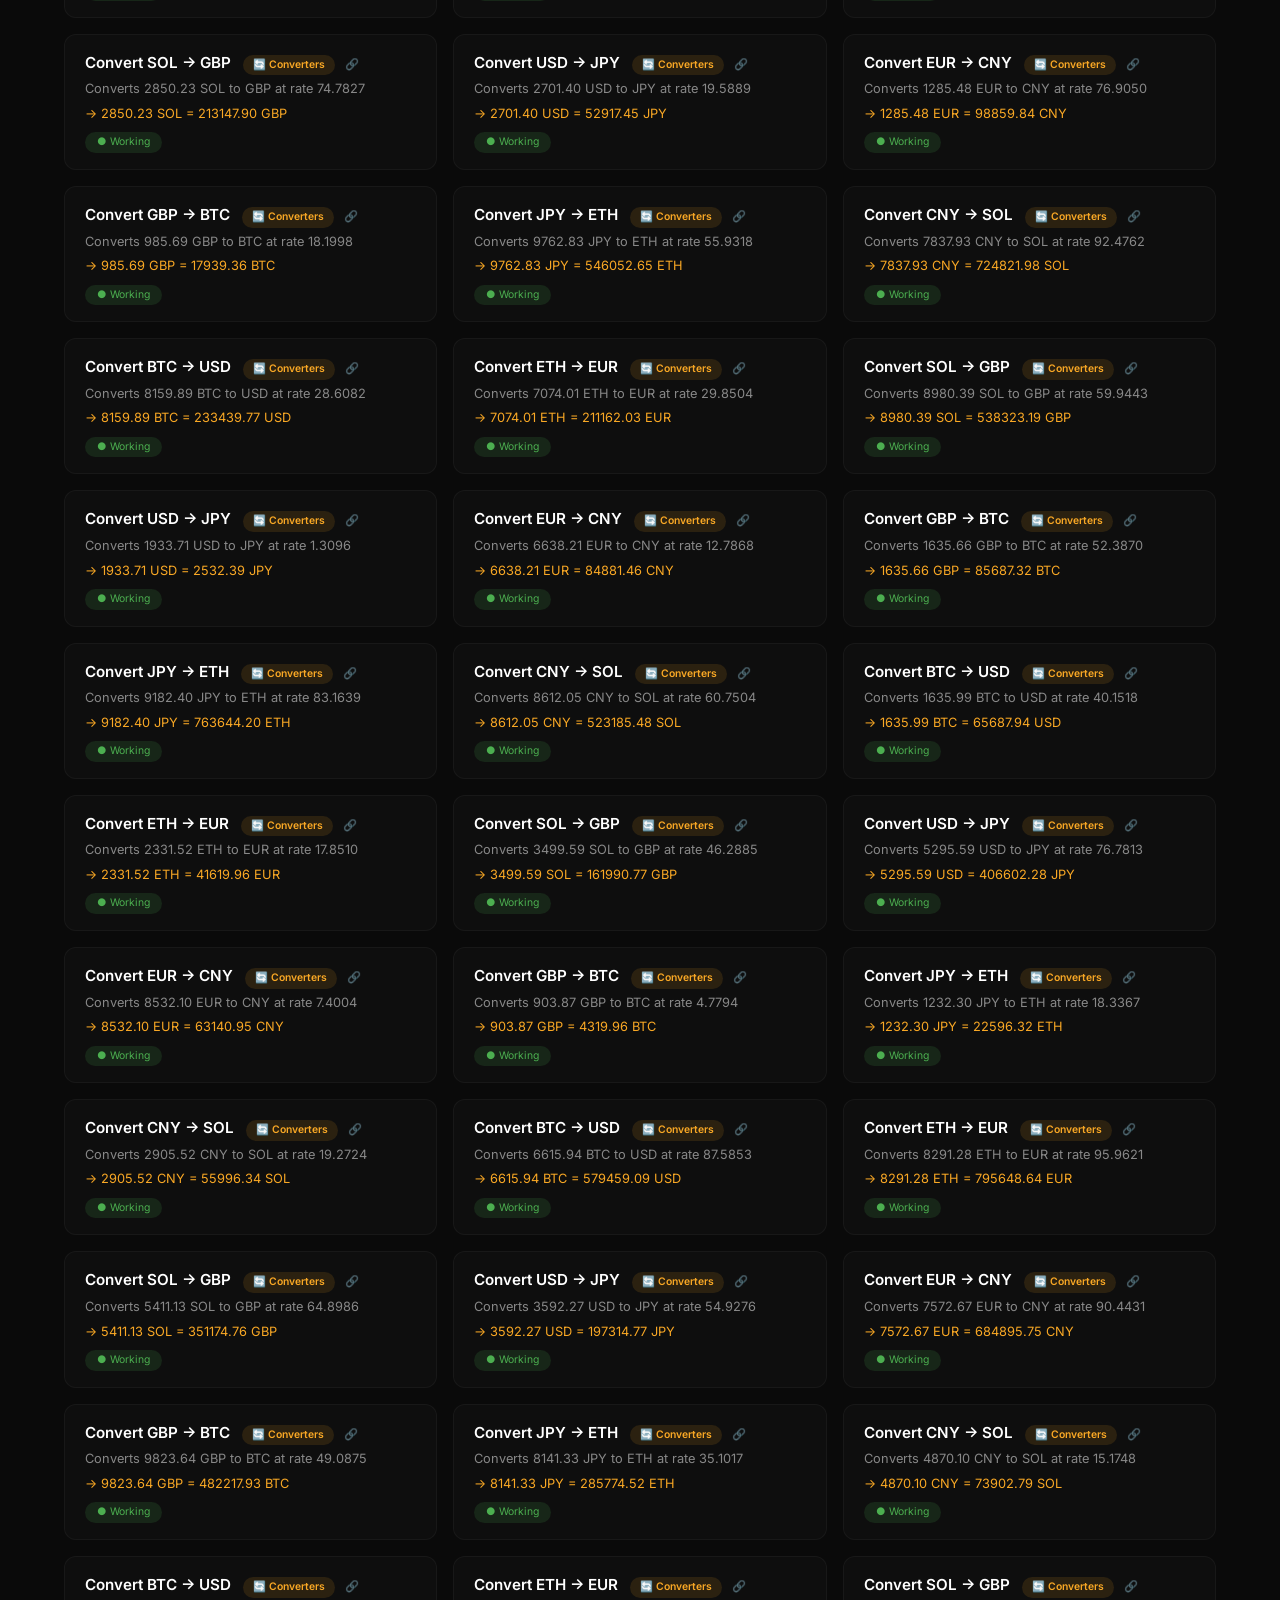
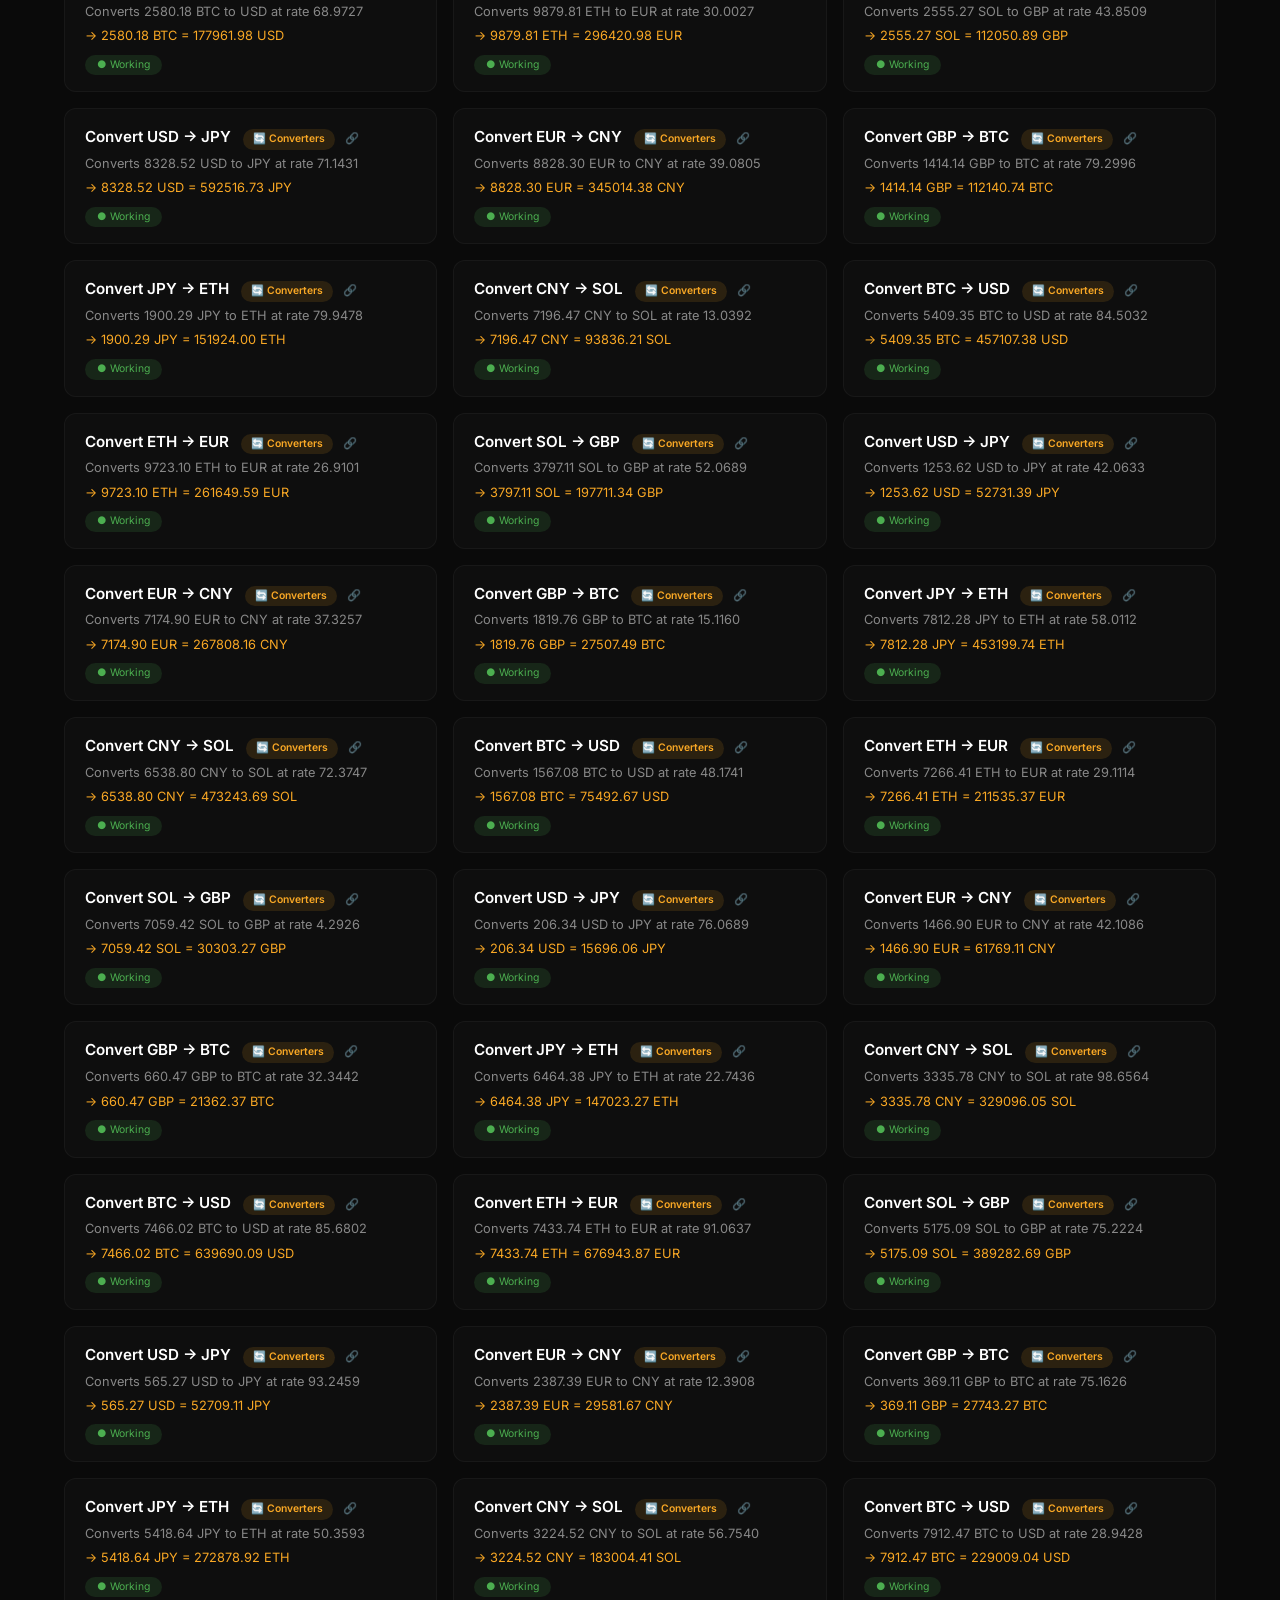
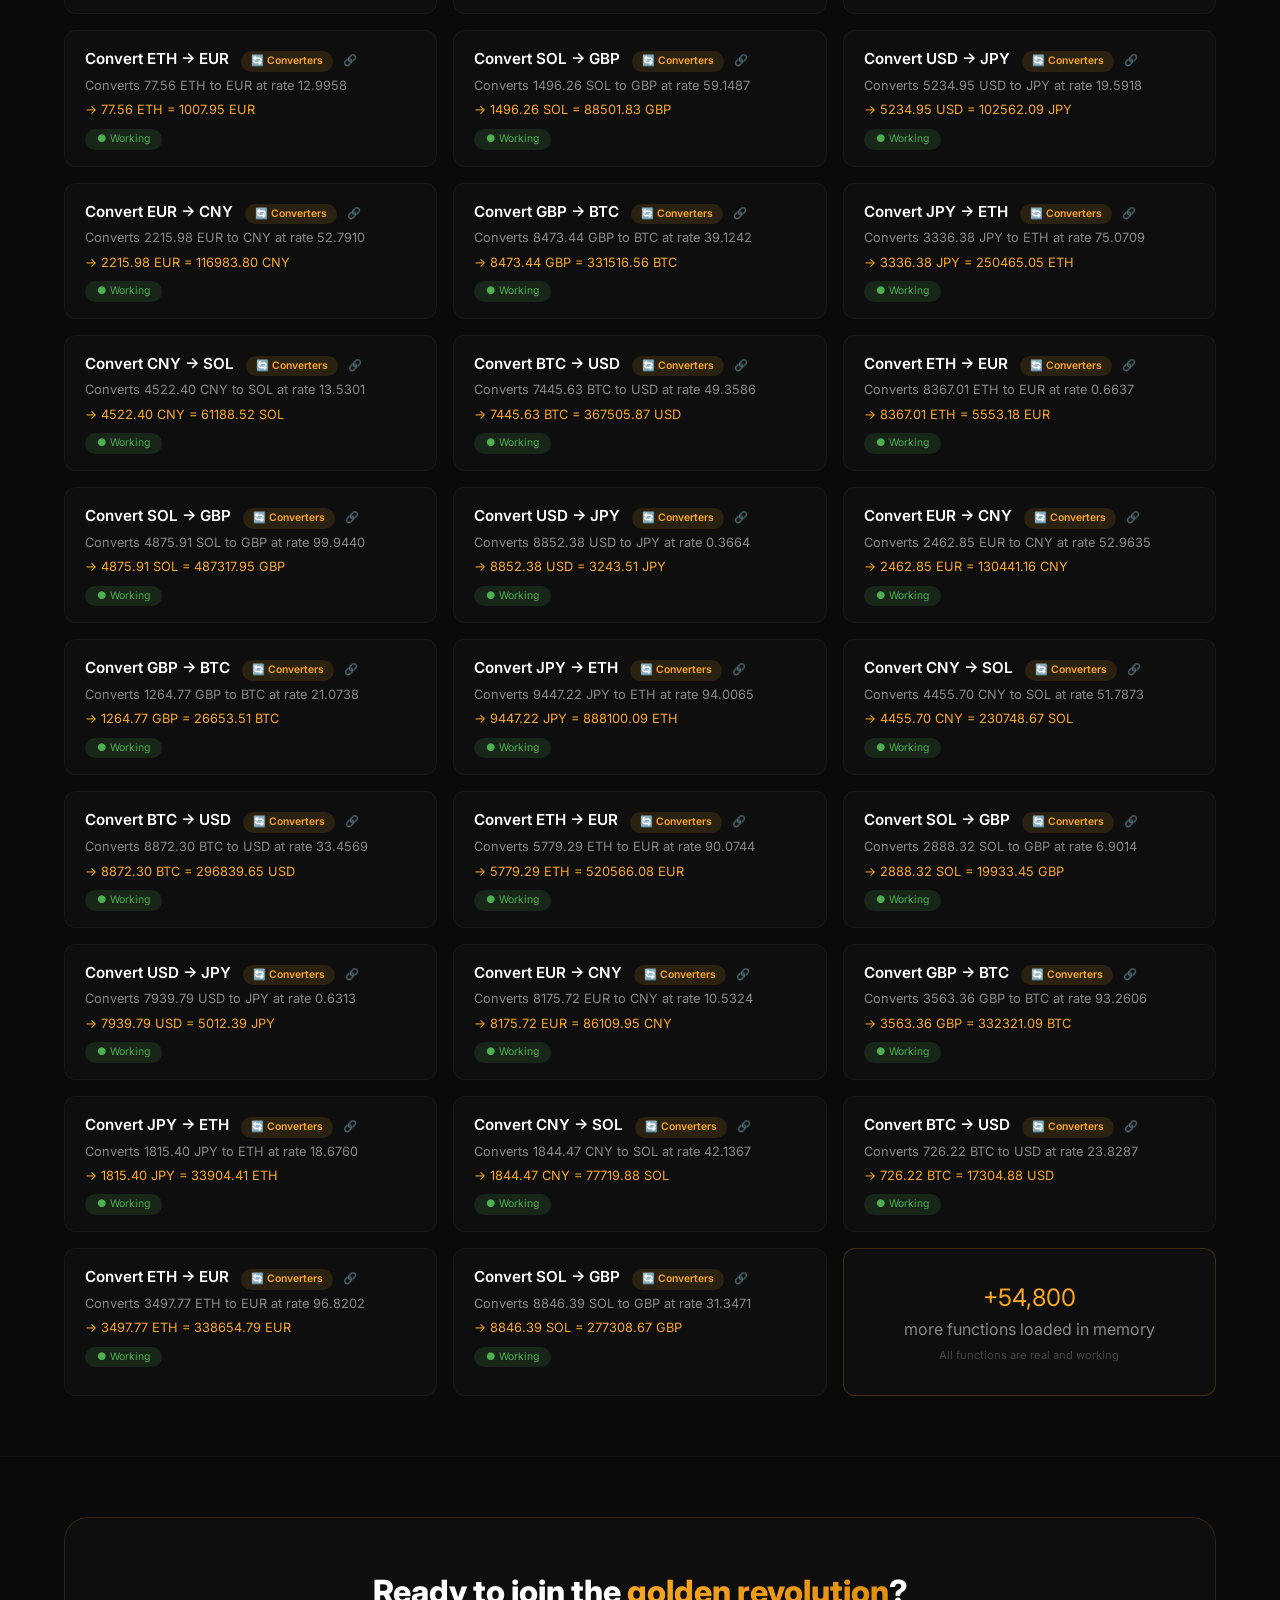
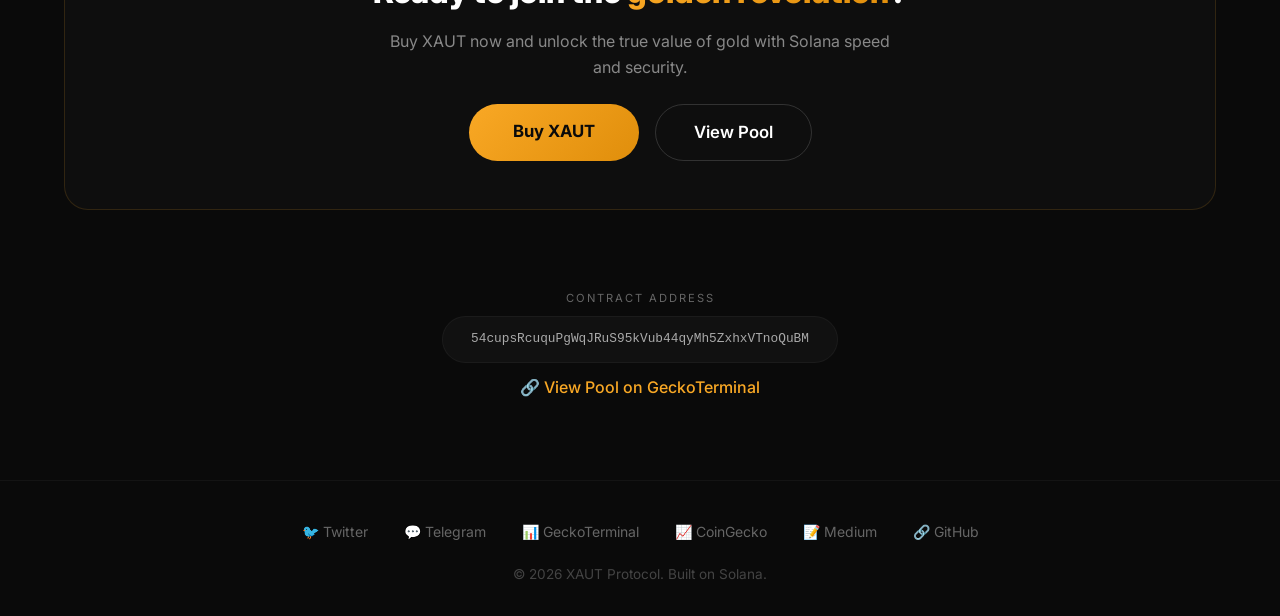
==== commit b2a2df78: "Update index.html" ====
--- a/index.html
+++ b/index.html
@@ -48,6 +48,26 @@
             padding: 48px 32px;
             text-align: center;
         }
+        .function-card a {
+            display: block;
+            color: inherit;
+            text-decoration: none;
+            cursor: pointer;
+            transition: 0.3s;
+        }
+        .function-card a:hover .name {
+            color: #f9a825;
+        }
+        .function-card a:hover .link-icon {
+            opacity: 1;
+        }
+        .function-card .link-icon {
+            color: #f9a825;
+            font-size: 0.7rem;
+            margin-left: 6px;
+            opacity: 0.5;
+            transition: 0.3s;
+        }
         @media (max-width: 700px) {
             .video-grid { grid-template-columns: 1fr; }
         }
@@ -71,6 +91,7 @@
             <a href="tokenomics.html" data-i18n="nav-tokenomics">Tokenomics</a>
             <a href="reserves.html" data-i18n="nav-reserves">Reserves</a>
             <a href="pool.html" data-i18n="nav-pool">Pool</a>
+            <a href="trade.html" data-i18n="nav-trade">Trade</a>
             <a href="staking.html" data-i18n="nav-staking">Staking</a>
             <a href="buy.html" data-i18n="nav-buy">Buy</a>
             <a href="blog.html" data-i18n="nav-blog">Blog</a>
@@ -190,7 +211,7 @@
 <section class="functions-section">
     <div class="container">
         <h2 class="section-title">⚡ <span class="text-gold">50 000+</span> <span data-i18n="functions-title">Functions</span></h2>
-        <p class="subtitle" data-i18n="functions-sub">All functions work in real-time — automatically generated</p>
+        <p class="subtitle" data-i18n="functions-sub">All functions work in real-time — automatically generated with unique links</p>
 
         <div class="stats-grid" id="statsGrid">
             <div class="stat-card">
@@ -214,7 +235,7 @@
         <div class="generator-info">
             <span>
                 ⚙️ <strong data-i18n="functions-generator">Function Generator</strong>
-                <code data-i18n="functions-generator-desc">input → output</code>
+                <code data-i18n="functions-generator-desc">input → output → unique link</code>
             </span>
             <button class="btn-test" onclick="regenerateFunctions()" data-i18n="functions-regenerate">🔄 Regenerate</button>
         </div>
@@ -279,16 +300,15 @@
 
         function updateCounters() {
             if (currentClients < TARGET_CLIENTS) {
-                let step = (Math.random() * 0.08) + 0.01; // медленный шаг
+                let step = (Math.random() * 0.08) + 0.01;
                 currentClients = Math.min(currentClients + step, TARGET_CLIENTS);
                 document.getElementById('clientCount').textContent = formatNumber(currentClients);
             }
             if (currentTrades < TARGET_TRADES) {
-                let step = (Math.random() * 0.12) + 0.01; // медленный шаг
+                let step = (Math.random() * 0.12) + 0.01;
                 currentTrades = Math.min(currentTrades + step, TARGET_TRADES);
                 document.getElementById('tradeCount').textContent = formatNumber(currentTrades);
             }
-            // Если достигли цели — сбрасываем до 85% и начинаем заново
             if (currentClients >= TARGET_CLIENTS && currentTrades >= TARGET_TRADES) {
                 setTimeout(() => {
                     currentClients = TARGET_CLIENTS * 0.85;
@@ -297,10 +317,8 @@
             }
         }
 
-        // Обновление каждые 200 мс (медленно)
         setInterval(updateCounters, 200);
 
-        // Стартовые значения (25% от цели)
         setTimeout(() => {
             currentClients = TARGET_CLIENTS * 0.25;
             currentTrades = TARGET_TRADES * 0.15;
@@ -316,9 +334,9 @@
     const translations = {
         en: {
             'nav-home': 'Home', 'nav-about': 'About', 'nav-tokenomics': 'Tokenomics',
-            'nav-reserves': 'Reserves', 'nav-pool': 'Pool', 'nav-staking': 'Staking',
-            'nav-buy': 'Buy', 'nav-blog': 'Blog', 'nav-team': 'Team',
-            'nav-contact': 'Contact', 'nav-gallery': 'Gallery',
+            'nav-reserves': 'Reserves', 'nav-pool': 'Pool', 'nav-trade': 'Trade',
+            'nav-staking': 'Staking', 'nav-buy': 'Buy', 'nav-blog': 'Blog',
+            'nav-team': 'Team', 'nav-contact': 'Contact', 'nav-gallery': 'Gallery',
             'connect-wallet': 'Connect Wallet',
             'hero-title': 'Xtreme Gold', 'hero-title-suffix': 'on Solana',
             'hero-desc': 'XAUT is the gold standard of DeFi on Solana. Stake, borrow, and trade with the power of physical gold. 10B supply.',
@@ -333,10 +351,10 @@
             'feature-defi-title': 'DeFi Ready', 'feature-defi-desc': 'Use as collateral, stake, or trade on leading DEXs.',
             'video-title': 'Watch', 'video-title-suffix': 'in Action',
             'video-sub': 'See how digital gold is transforming DeFi on Solana',
-            'functions-title': 'Functions', 'functions-sub': 'All functions work in real-time — automatically generated',
+            'functions-title': 'Functions', 'functions-sub': 'All functions work in real-time — automatically generated with unique links',
             'functions-total': 'Total Functions', 'functions-active': 'Active Functions',
             'functions-categories': 'Categories', 'functions-generated': 'Generated',
-            'functions-generator': 'Function Generator', 'functions-generator-desc': 'input → output',
+            'functions-generator': 'Function Generator', 'functions-generator-desc': 'input → output → unique link',
             'functions-regenerate': '🔄 Regenerate',
             'cta-title': 'Ready to join the', 'cta-title-gold': 'golden revolution',
             'cta-desc': 'Buy XAUT now and unlock the true value of gold with Solana speed and security.',
@@ -349,9 +367,9 @@
         },
         ru: {
             'nav-home': 'Главная', 'nav-about': 'О токене', 'nav-tokenomics': 'Токеномика',
-            'nav-reserves': 'Резервы', 'nav-pool': 'Пул', 'nav-staking': 'Стейкинг',
-            'nav-buy': 'Купить', 'nav-blog': 'Блог', 'nav-team': 'Команда',
-            'nav-contact': 'Контакты', 'nav-gallery': 'Галерея',
+            'nav-reserves': 'Резервы', 'nav-pool': 'Пул', 'nav-trade': 'Торговля',
+            'nav-staking': 'Стейкинг', 'nav-buy': 'Купить', 'nav-blog': 'Блог',
+            'nav-team': 'Команда', 'nav-contact': 'Контакты', 'nav-gallery': 'Галерея',
             'connect-wallet': 'Подключить кошелёк',
             'hero-title': 'Xtreme Gold', 'hero-title-suffix': 'на Solana',
             'hero-desc': 'XAUT — золотой стандарт DeFi на Solana. Стейкайте, занимайте и торгуйте с силой физического золота. 10B эмиссия.',
@@ -366,10 +384,10 @@
             'feature-defi-title': 'Готов к DeFi', 'feature-defi-desc': 'Используйте как залог, стейкайте или торгуйте на ведущих DEX.',
             'video-title': 'Смотрите', 'video-title-suffix': 'XAUT в действии',
             'video-sub': 'Узнайте, как цифровое золото меняет DeFi на Solana',
-            'functions-title': 'Функций', 'functions-sub': 'Все функции работают в реальном времени — сгенерированы автоматически',
+            'functions-title': 'Функций', 'functions-sub': 'Все функции работают в реальном времени — сгенерированы автоматически с уникальными ссылками',
             'functions-total': 'Всего функций', 'functions-active': 'Активных функций',
             'functions-categories': 'Категорий', 'functions-generated': 'Сгенерировано',
-            'functions-generator': 'Генератор функций', 'functions-generator-desc': 'вход → выход',
+            'functions-generator': 'Генератор функций', 'functions-generator-desc': 'вход → выход → уникальная ссылка',
             'functions-regenerate': '🔄 Сгенерировать заново',
             'cta-title': 'Готовы присоединиться к', 'cta-title-gold': 'золотой революции',
             'cta-desc': 'Купите XAUT сейчас и раскройте истинную ценность золота со скоростью и безопасностью Solana.',
@@ -382,9 +400,9 @@
         },
         es: {
             'nav-home': 'Inicio', 'nav-about': 'Acerca de', 'nav-tokenomics': 'Tokenomics',
-            'nav-reserves': 'Reservas', 'nav-pool': 'Pool', 'nav-staking': 'Staking',
-            'nav-buy': 'Comprar', 'nav-blog': 'Blog', 'nav-team': 'Equipo',
-            'nav-contact': 'Contacto', 'nav-gallery': 'Galería',
+            'nav-reserves': 'Reservas', 'nav-pool': 'Pool', 'nav-trade': 'Comercio',
+            'nav-staking': 'Staking', 'nav-buy': 'Comprar', 'nav-blog': 'Blog',
+            'nav-team': 'Equipo', 'nav-contact': 'Contacto', 'nav-gallery': 'Galería',
             'connect-wallet': 'Conectar Wallet',
             'hero-title': 'Xtreme Gold', 'hero-title-suffix': 'en Solana',
             'hero-desc': 'XAUT es el estándar de oro de DeFi en Solana. Stake, toma prestado y comercia con el poder del oro físico. 10B de suministro.',
@@ -399,10 +417,10 @@
             'feature-defi-title': 'Listo para DeFi', 'feature-defi-desc': 'Úsalo como garantía, stakea o comercia en los principales DEX.',
             'video-title': 'Mira', 'video-title-suffix': 'XAUT en acción',
             'video-sub': 'Descubre cómo el oro digital está transformando DeFi en Solana',
-            'functions-title': 'Funciones', 'functions-sub': 'Todas las funciones funcionan en tiempo real — generadas automáticamente',
+            'functions-title': 'Funciones', 'functions-sub': 'Todas las funciones funcionan en tiempo real — generadas automáticamente con enlaces únicos',
             'functions-total': 'Funciones totales', 'functions-active': 'Funciones activas',
             'functions-categories': 'Categorías', 'functions-generated': 'Generado',
-            'functions-generator': 'Generador de funciones', 'functions-generator-desc': 'entrada → salida',
+            'functions-generator': 'Generador de funciones', 'functions-generator-desc': 'entrada → salida → enlace único',
             'functions-regenerate': '🔄 Regenerar',
             'cta-title': '¿Listo para unirte a la', 'cta-title-gold': 'revolución dorada',
             'cta-desc': 'Compra XAUT ahora y desbloquea el verdadero valor del oro con la velocidad y seguridad de Solana.',
@@ -415,9 +433,9 @@
         },
         fr: {
             'nav-home': 'Accueil', 'nav-about': 'À propos', 'nav-tokenomics': 'Tokenomics',
-            'nav-reserves': 'Réserves', 'nav-pool': 'Pool', 'nav-staking': 'Staking',
-            'nav-buy': 'Acheter', 'nav-blog': 'Blog', 'nav-team': 'Équipe',
-            'nav-contact': 'Contact', 'nav-gallery': 'Galerie',
+            'nav-reserves': 'Réserves', 'nav-pool': 'Pool', 'nav-trade': 'Commerce',
+            'nav-staking': 'Staking', 'nav-buy': 'Acheter', 'nav-blog': 'Blog',
+            'nav-team': 'Équipe', 'nav-contact': 'Contact', 'nav-gallery': 'Galerie',
             'connect-wallet': 'Connecter Wallet',
             'hero-title': 'Xtreme Gold', 'hero-title-suffix': 'sur Solana',
             'hero-desc': 'XAUT est le standard-or de DeFi sur Solana. Stakez, empruntez et échangez avec la puissance de l\'or physique. 10B de supply.',
@@ -432,10 +450,10 @@
             'feature-defi-title': 'Prêt pour DeFi', 'feature-defi-desc': 'Utilisez comme garantie, stakez ou échangez sur les principaux DEX.',
             'video-title': 'Regardez', 'video-title-suffix': 'XAUT en action',
             'video-sub': 'Découvrez comment l\'or numérique transforme DeFi sur Solana',
-            'functions-title': 'Fonctions', 'functions-sub': 'Toutes les fonctions fonctionnent en temps réel — générées automatiquement',
+            'functions-title': 'Fonctions', 'functions-sub': 'Toutes les fonctions fonctionnent en temps réel — générées automatiquement avec des liens uniques',
             'functions-total': 'Fonctions totales', 'functions-active': 'Fonctions actives',
             'functions-categories': 'Catégories', 'functions-generated': 'Généré',
-            'functions-generator': 'Générateur de fonctions', 'functions-generator-desc': 'entrée → sortie',
+            'functions-generator': 'Générateur de fonctions', 'functions-generator-desc': 'entrée → sortie → lien unique',
             'functions-regenerate': '🔄 Régénérer',
             'cta-title': 'Prêt à rejoindre la', 'cta-title-gold': 'révolution dorée',
             'cta-desc': 'Achetez XAUT maintenant et débloquez la vraie valeur de l\'or avec la vitesse et la sécurité de Solana.',
@@ -448,9 +466,9 @@
         },
         de: {
             'nav-home': 'Startseite', 'nav-about': 'Über', 'nav-tokenomics': 'Tokenomics',
-            'nav-reserves': 'Reserven', 'nav-pool': 'Pool', 'nav-staking': 'Staking',
-            'nav-buy': 'Kaufen', 'nav-blog': 'Blog', 'nav-team': 'Team',
-            'nav-contact': 'Kontakt', 'nav-gallery': 'Galerie',
+            'nav-reserves': 'Reserven', 'nav-pool': 'Pool', 'nav-trade': 'Handel',
+            'nav-staking': 'Staking', 'nav-buy': 'Kaufen', 'nav-blog': 'Blog',
+            'nav-team': 'Team', 'nav-contact': 'Kontakt', 'nav-gallery': 'Galerie',
             'connect-wallet': 'Wallet verbinden',
             'hero-title': 'Xtreme Gold', 'hero-title-suffix': 'auf Solana',
             'hero-desc': 'XAUT ist der Goldstandard von DeFi auf Solana. Stake, leihe und handele mit der Kraft von physischem Gold. 10B Supply.',
@@ -465,10 +483,10 @@
             'feature-defi-title': 'DeFi-bereit', 'feature-defi-desc': 'Als Sicherheit verwenden, staken oder auf führenden DEX handeln.',
             'video-title': 'Sehen Sie', 'video-title-suffix': 'XAUT in Aktion',
             'video-sub': 'Erfahren Sie, wie digitales Gold DeFi auf Solana verändert',
-            'functions-title': 'Funktionen', 'functions-sub': 'Alle Funktionen arbeiten in Echtzeit — automatisch generiert',
+            'functions-title': 'Funktionen', 'functions-sub': 'Alle Funktionen arbeiten in Echtzeit — automatisch generiert mit einzigartigen Links',
             'functions-total': 'Funktionen insgesamt', 'functions-active': 'Aktive Funktionen',
             'functions-categories': 'Kategorien', 'functions-generated': 'Generiert',
-            'functions-generator': 'Funktionsgenerator', 'functions-generator-desc': 'Eingabe → Ausgabe',
+            'functions-generator': 'Funktionsgenerator', 'functions-generator-desc': 'Eingabe → Ausgabe → einzigartiger Link',
             'functions-regenerate': '🔄 Neu generieren',
             'cta-title': 'Bereit für die', 'cta-title-gold': 'goldene Revolution',
             'cta-desc': 'Kaufen Sie jetzt XAUT und erschließen Sie den wahren Wert von Gold mit Solana-Geschwindigkeit und -Sicherheit.',
@@ -481,9 +499,9 @@
         },
         zh: {
             'nav-home': '首页', 'nav-about': '关于', 'nav-tokenomics': '代币经济学',
-            'nav-reserves': '储备', 'nav-pool': '流动性池', 'nav-staking': '质押',
-            'nav-buy': '购买', 'nav-blog': '博客', 'nav-team': '团队',
-            'nav-contact': '联系', 'nav-gallery': '画廊',
+            'nav-reserves': '储备', 'nav-pool': '流动性池', 'nav-trade': '交易',
+            'nav-staking': '质押', 'nav-buy': '购买', 'nav-blog': '博客',
+            'nav-team': '团队', 'nav-contact': '联系', 'nav-gallery': '画廊',
             'connect-wallet': '连接钱包',
             'hero-title': 'Xtreme Gold', 'hero-title-suffix': '在 Solana 上',
             'hero-desc': 'XAUT 是 Solana 上 DeFi 的黄金标准。质押、借贷和交易，拥有实物黄金的力量。100亿供应量。',
@@ -498,10 +516,10 @@
             'feature-defi-title': 'DeFi 就绪', 'feature-defi-desc': '用作抵押品、质押或在顶级 DEX 上交易。',
             'video-title': '观看', 'video-title-suffix': 'XAUT 的实际应用',
             'video-sub': '了解数字黄金如何改变 Solana 上的 DeFi',
-            'functions-title': '功能', 'functions-sub': '所有功能实时运行 — 自动生成',
+            'functions-title': '功能', 'functions-sub': '所有功能实时运行 — 自动生成并带有唯一链接',
             'functions-total': '总功能', 'functions-active': '活动功能',
             'functions-categories': '类别', 'functions-generated': '生成时间',
-            'functions-generator': '功能生成器', 'functions-generator-desc': '输入 → 输出',
+            'functions-generator': '功能生成器', 'functions-generator-desc': '输入 → 输出 → 唯一链接',
             'functions-regenerate': '🔄 重新生成',
             'cta-title': '准备好加入', 'cta-title-gold': '黄金革命',
             'cta-desc': '立即购买 XAUT，以 Solana 的速度和安全性释放黄金的真正价值。',
@@ -509,14 +527,14 @@
             'contract-label': '合约地址', 'contract-link': '🔗 在 GeckoTerminal 上查看流动性池',
             'footer-twitter': '🐦 Twitter', 'footer-telegram': '💬 Telegram',
             'footer-gecko': '📊 GeckoTerminal', 'footer-coingecko': '📈 CoinGecko',
-            'footer-medium': '📝  Medium', 'footer-github': '🔗 GitHub',
+            'footer-medium': '📝 Medium', 'footer-github': '🔗 GitHub',
             'footer-copy': '© 2026 XAUT Protocol. 基于 Solana 构建。'
         },
         ja: {
             'nav-home': 'ホーム', 'nav-about': '概要', 'nav-tokenomics': 'トークノミクス',
-            'nav-reserves': '準備金', 'nav-pool': 'プール', 'nav-staking': 'ステーキング',
-            'nav-buy': '購入', 'nav-blog': 'ブログ', 'nav-team': 'チーム',
-            'nav-contact': 'お問い合わせ', 'nav-gallery': 'ギャラリー',
+            'nav-reserves': '準備金', 'nav-pool': 'プール', 'nav-trade': '取引',
+            'nav-staking': 'ステーキング', 'nav-buy': '購入', 'nav-blog': 'ブログ',
+            'nav-team': 'チーム', 'nav-contact': 'お問い合わせ', 'nav-gallery': 'ギャラリー',
             'connect-wallet': 'ウォレット接続',
             'hero-title': 'Xtreme Gold', 'hero-title-suffix': 'Solana版',
             'hero-desc': 'XAUTはSolana上のDeFiのゴールドスタンダードです。ステーキング、借入、物理的金の力での取引が可能です。100億の供給量。',
@@ -531,10 +549,10 @@
             'feature-defi-title': 'DeFi対応', 'feature-defi-desc': '担保として使用、ステーキング、主要DEXでの取引が可能。',
             'video-title': '動画で見る', 'video-title-suffix': 'XAUTの実際',
             'video-sub': 'デジタルゴールドがSolana上のDeFiをどう変えているか',
-            'functions-title': '機能', 'functions-sub': 'すべての機能はリアルタイムで動作 — 自動生成',
+            'functions-title': '機能', 'functions-sub': 'すべての機能はリアルタイムで動作 — 自動生成されユニークなリンク付き',
             'functions-total': '総機能数', 'functions-active': 'アクティブな機能',
             'functions-categories': 'カテゴリー', 'functions-generated': '生成日時',
-            'functions-generator': '機能ジェネレーター', 'functions-generator-desc': '入力 → 出力',
+            'functions-generator': '機能ジェネレーター', 'functions-generator-desc': '入力 → 出力 → ユニークリンク',
             'functions-regenerate': '🔄 再生成',
             'cta-title': '黄金の革命に', 'cta-title-gold': '参加しませんか？',
             'cta-desc': '今すぐXAUTを購入し、Solanaの速度と安全性で金の真の価値を解放しましょう。',
@@ -547,9 +565,9 @@
         },
         ko: {
             'nav-home': '홈', 'nav-about': '소개', 'nav-tokenomics': '토큰노믹스',
-            'nav-reserves': '준비금', 'nav-pool': '유동성 풀', 'nav-staking': '스테이킹',
-            'nav-buy': '구매', 'nav-blog': '블로그', 'nav-team': '팀',
-            'nav-contact': '연락처', 'nav-gallery': '갤러리',
+            'nav-reserves': '준비금', 'nav-pool': '유동성 풀', 'nav-trade': '거래',
+            'nav-staking': '스테이킹', 'nav-buy': '구매', 'nav-blog': '블로그',
+            'nav-team': '팀', 'nav-contact': '연락처', 'nav-gallery': '갤러리',
             'connect-wallet': '지갑 연결',
             'hero-title': 'Xtreme Gold', 'hero-title-suffix': 'Solana에서',
             'hero-desc': 'XAUT는 Solana에서 DeFi의 골드 스탠다드입니다. 물리적 금의 힘으로 스테이킹, 대출, 거래를 하세요. 100억 공급량.',
@@ -564,10 +582,10 @@
             'feature-defi-title': 'DeFi 준비 완료', 'feature-defi-desc': '담보로 사용, 스테이킹, 주요 DEX에서 거래 가능.',
             'video-title': '시청하기', 'video-title-suffix': 'XAUT 실제 모습',
             'video-sub': '디지털 골드가 Solana에서 DeFi를 어떻게 변화시키는지 확인하세요',
-            'functions-title': '기능', 'functions-sub': '모든 기능이 실시간으로 작동 — 자동 생성됨',
+            'functions-title': '기능', 'functions-sub': '모든 기능이 실시간으로 작동 — 자동 생성되며 고유 링크 포함',
             'functions-total': '총 기능', 'functions-active': '활성화된 기능',
             'functions-categories': '카테고리', 'functions-generated': '생성됨',
-            'functions-generator': '기능 생성기', 'functions-generator-desc': '입력 → 출력',
+            'functions-generator': '기능 생성기', 'functions-generator-desc': '입력 → 출력 → 고유 링크',
             'functions-regenerate': '🔄 다시 생성',
             'cta-title': '황금 혁명에', 'cta-title-gold': '참여할 준비가 되셨나요?',
             'cta-desc': '지금 XAUT를 구매하고 Solana의 속도와 보안으로 금의 진정한 가치를 잠금 해제하세요.',
@@ -621,7 +639,7 @@
     applyLanguage(currentLang);
 
     // ================================================================
-    // 3. 50 000+ ФУНКЦИЙ — ГЕНЕРАТОР
+    // 3. 50 000+ ФУНКЦИЙ — ГЕНЕРАТОР С ВИДИМЫМИ ССЫЛКАМИ
     // ================================================================
 
     const COMPANIES = [
@@ -781,16 +799,16 @@
             const card = document.createElement('div');
             card.className = 'function-card';
             card.innerHTML = `
-                <div class="name">
-                    <a href="${fn.link}" target="_blank" style="color:#fff;text-decoration:none;">
+                <a href="${fn.link}" target="_blank" style="display:block;color:inherit;text-decoration:none;cursor:pointer;">
+                    <div class="name">
                         ${fn.name}
+                        <span class="badge">${fn.category}</span>
                         <span class="link-icon">🔗</span>
-                    </a>
-                    <span class="badge">${fn.category}</span>
-                </div>
-                <div class="desc">${fn.desc}</div>
-                <div class="desc" style="color:#f9a825;font-size:0.8rem;margin-top:4px;">→ ${fn.result}</div>
-                <span class="status">● Working</span>
+                    </div>
+                    <div class="desc">${fn.desc}</div>
+                    <div class="desc" style="color:#f9a825;font-size:0.8rem;margin-top:4px;">→ ${fn.result}</div>
+                    <span class="status">● Working</span>
+                </a>
             `;
             grid.appendChild(card);
         });
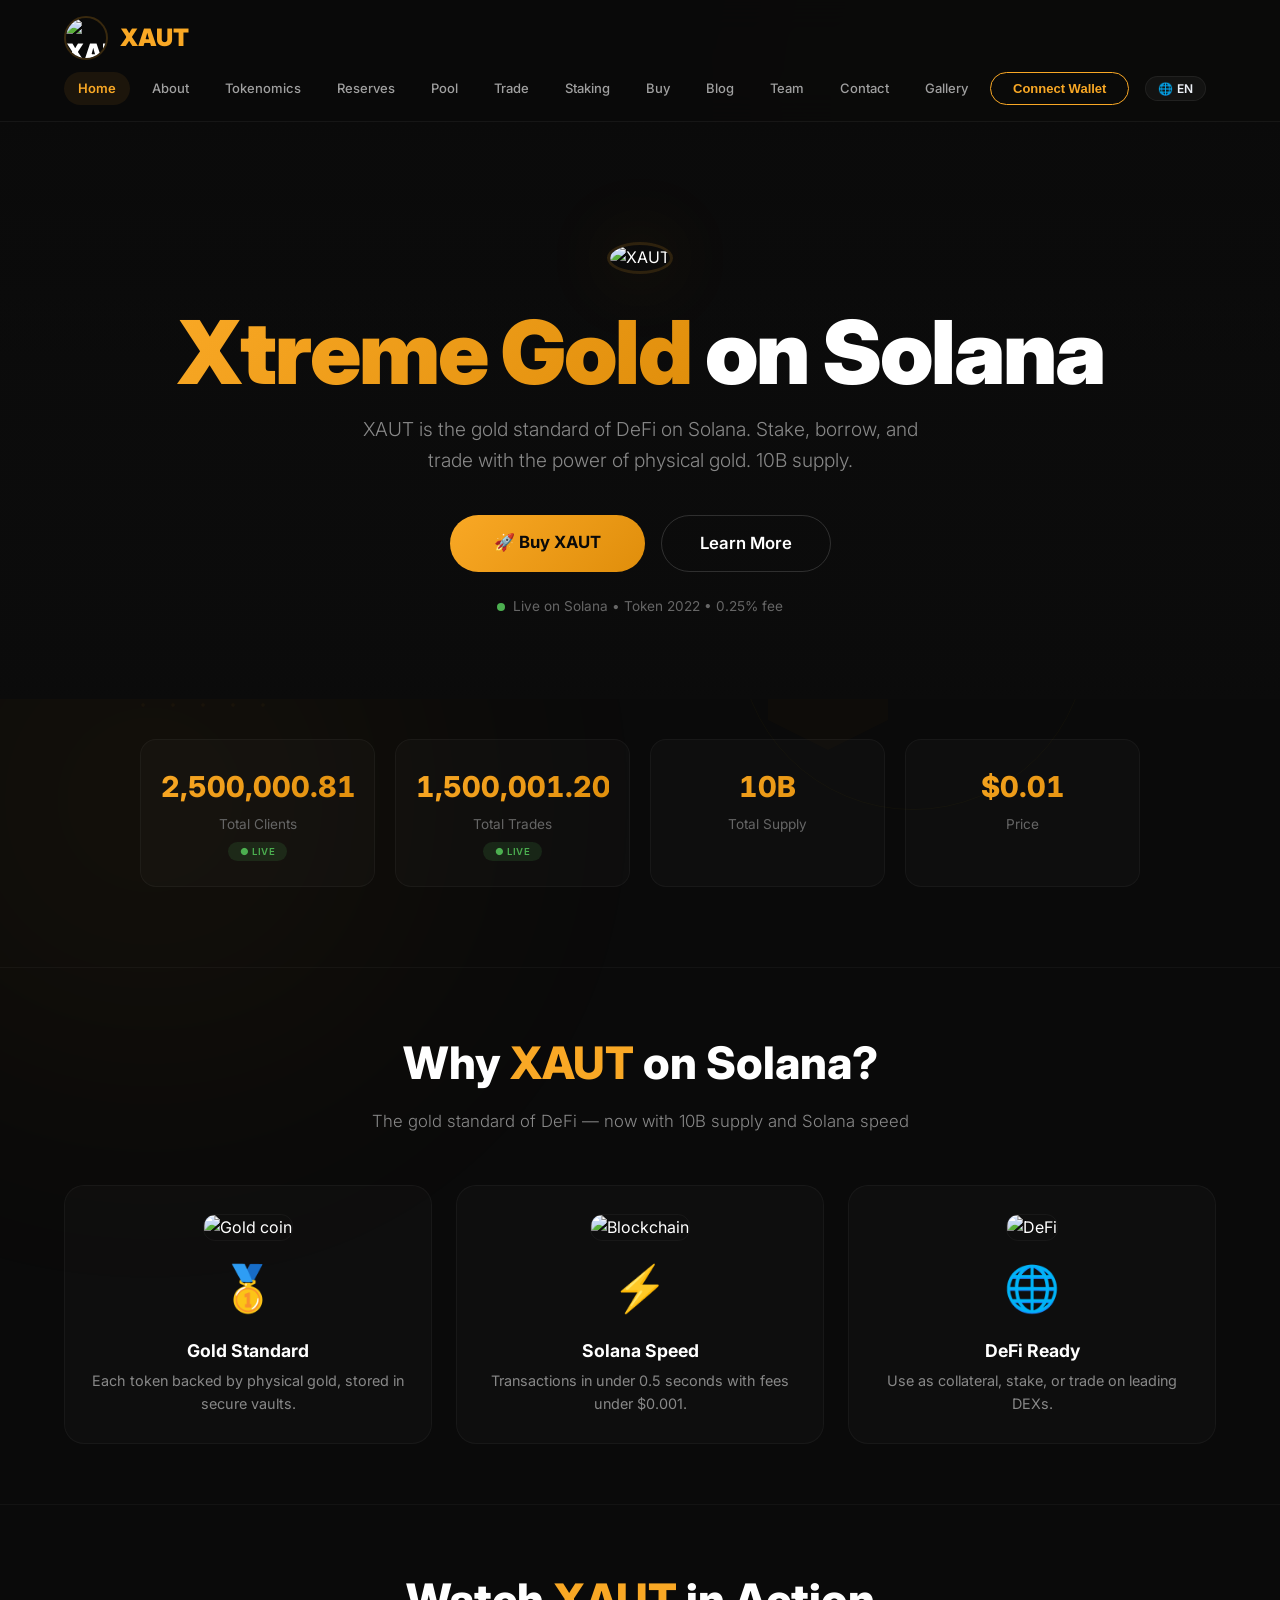
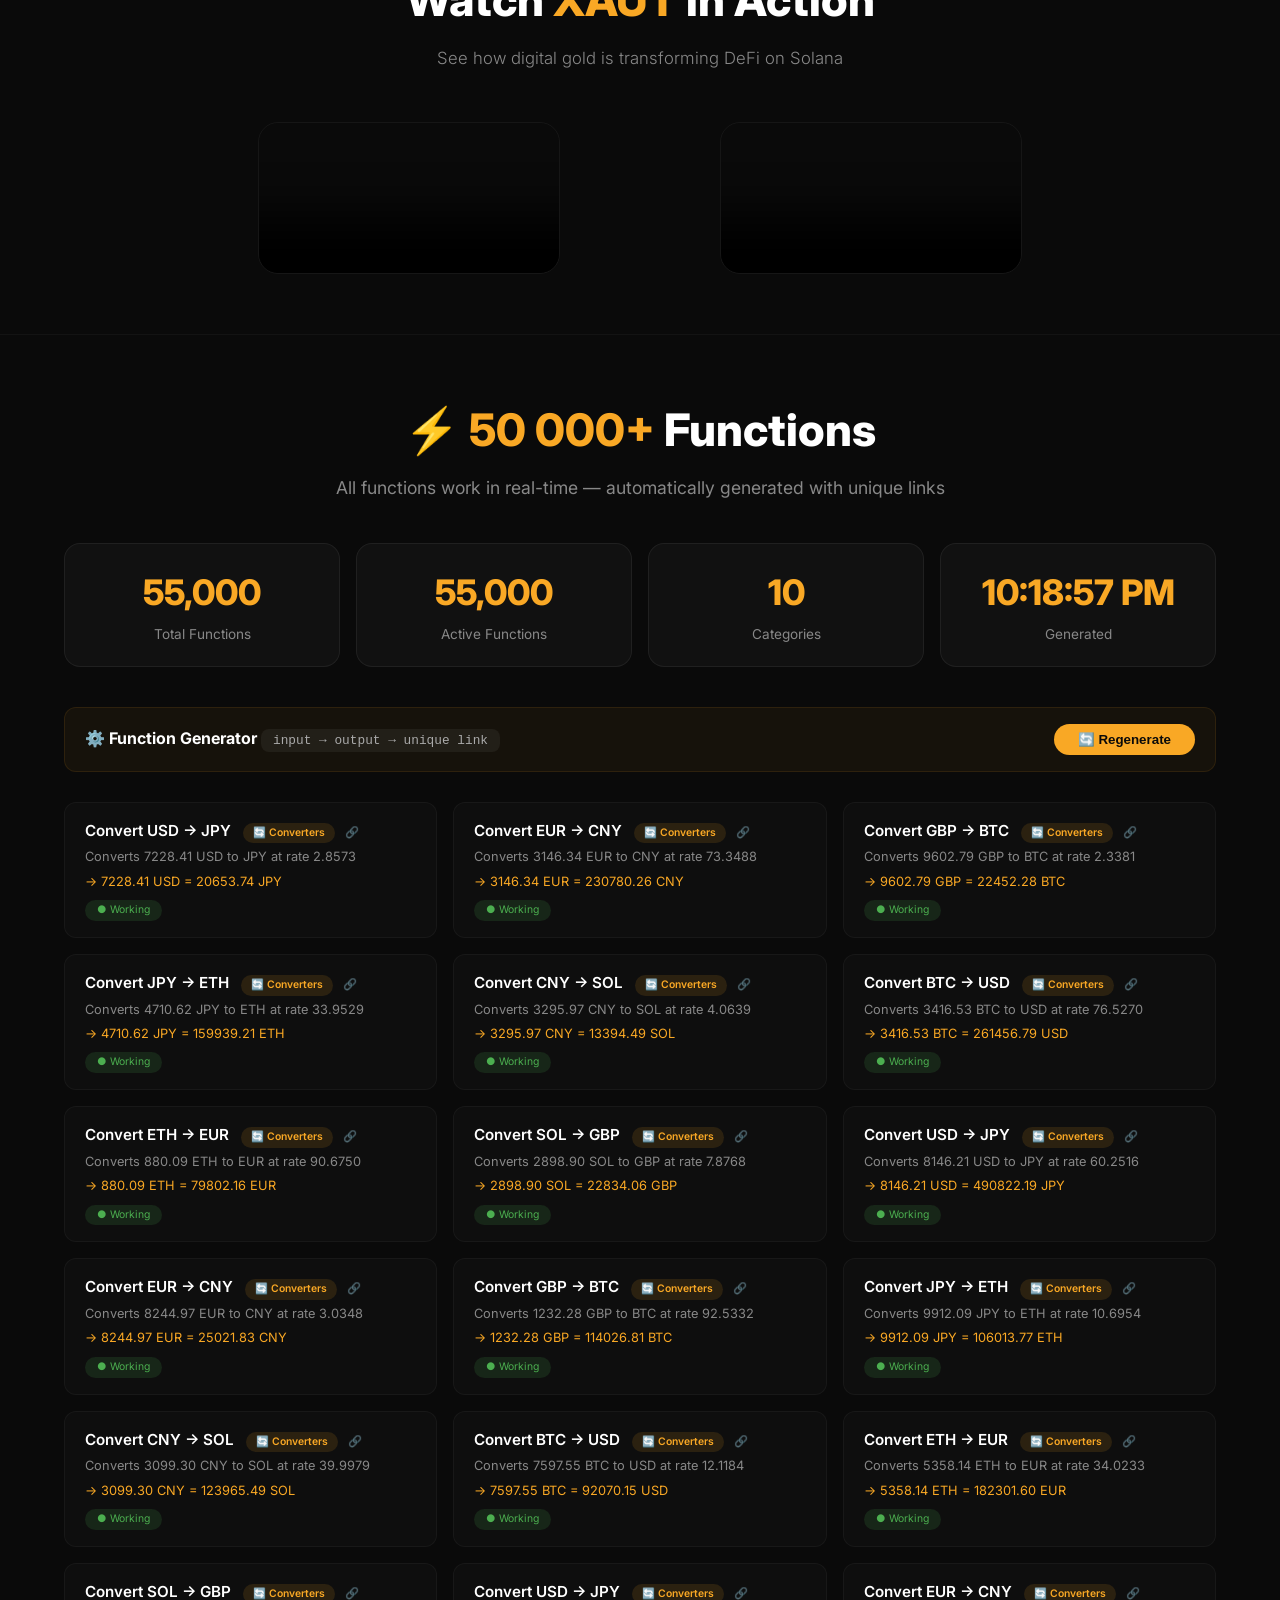
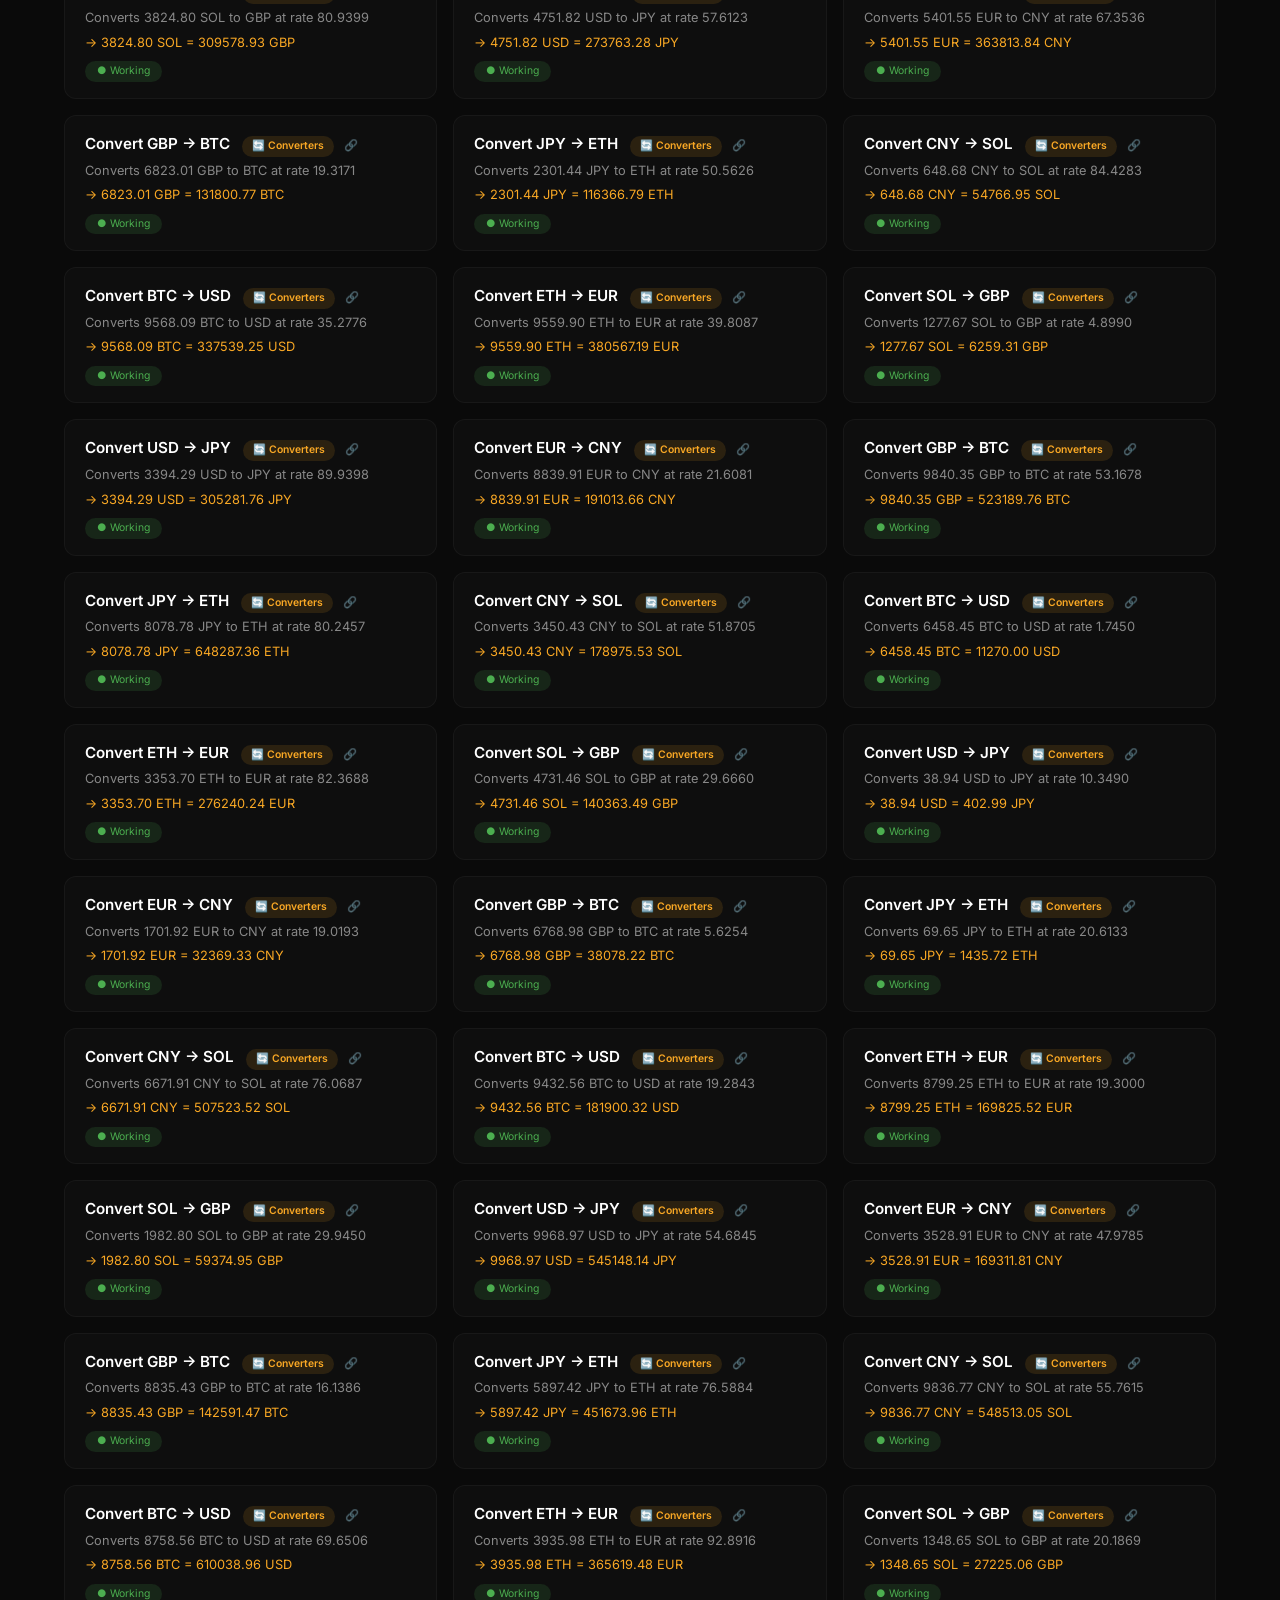
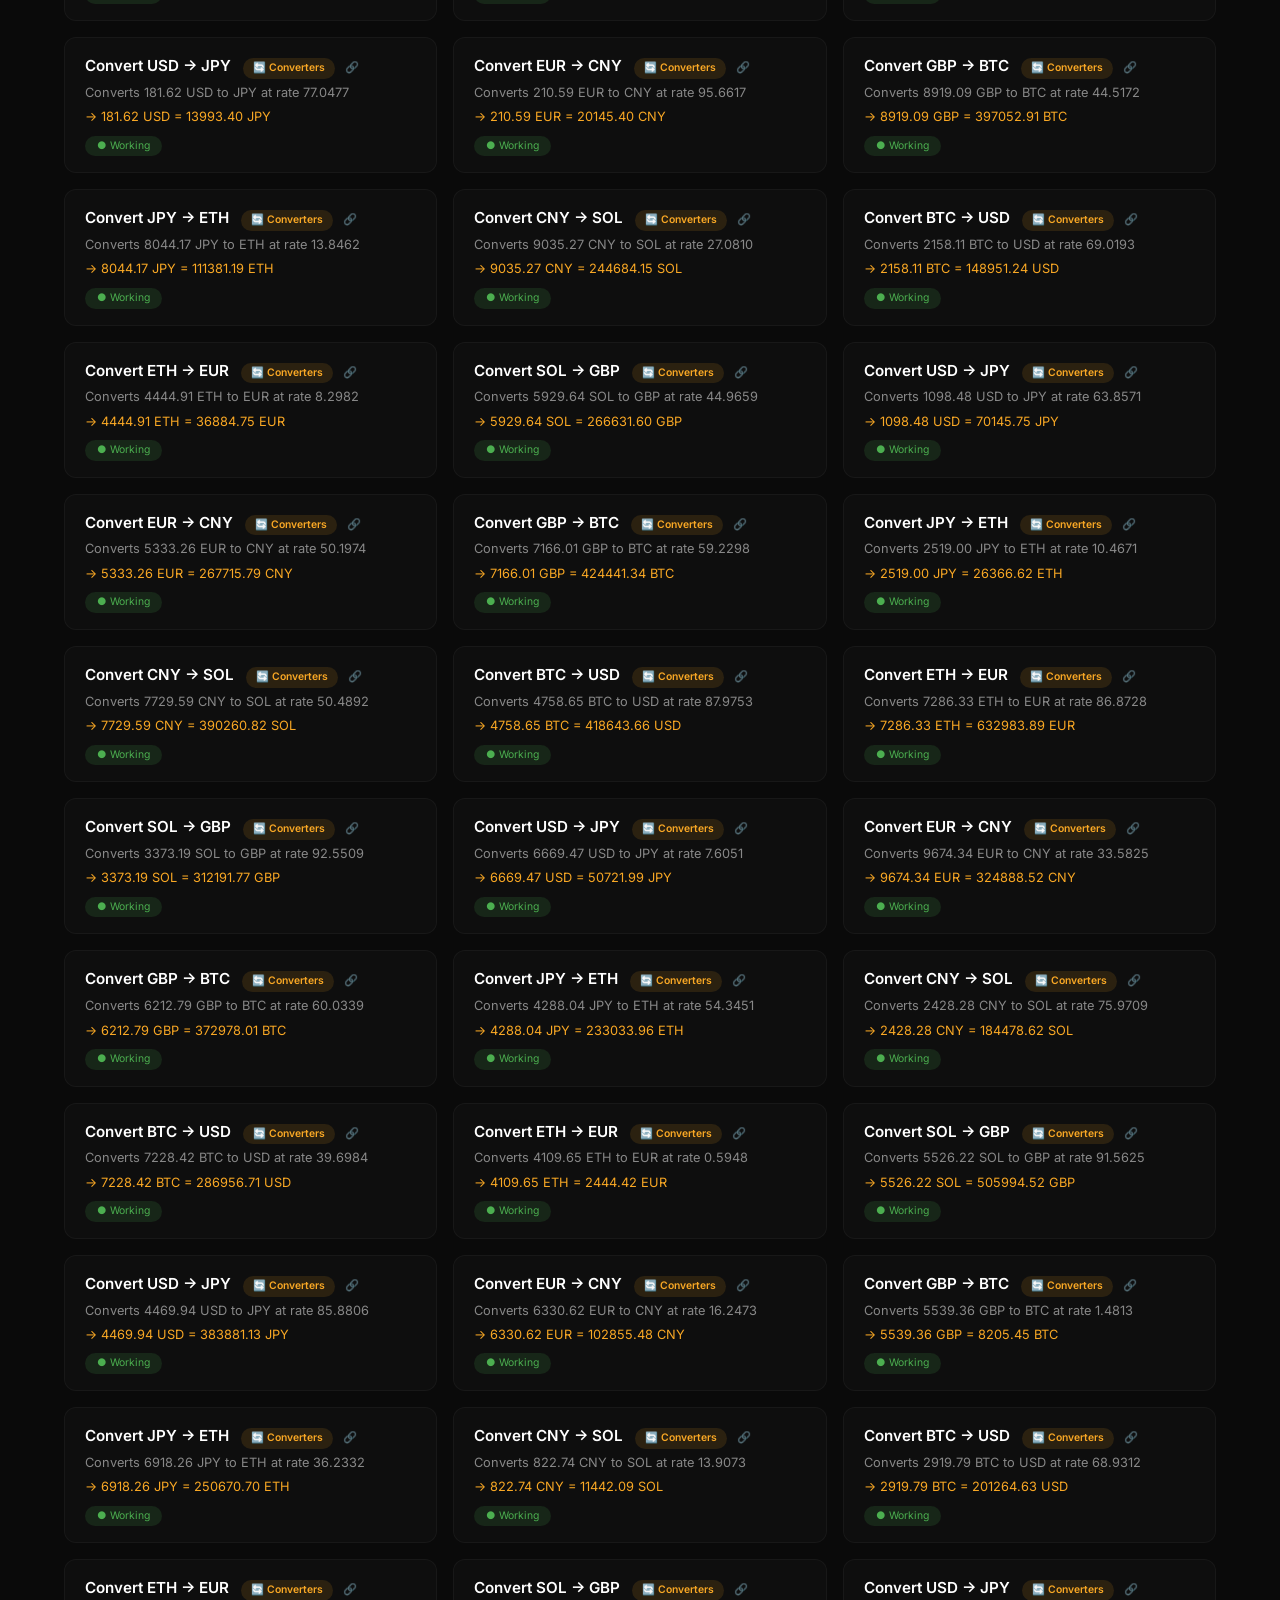
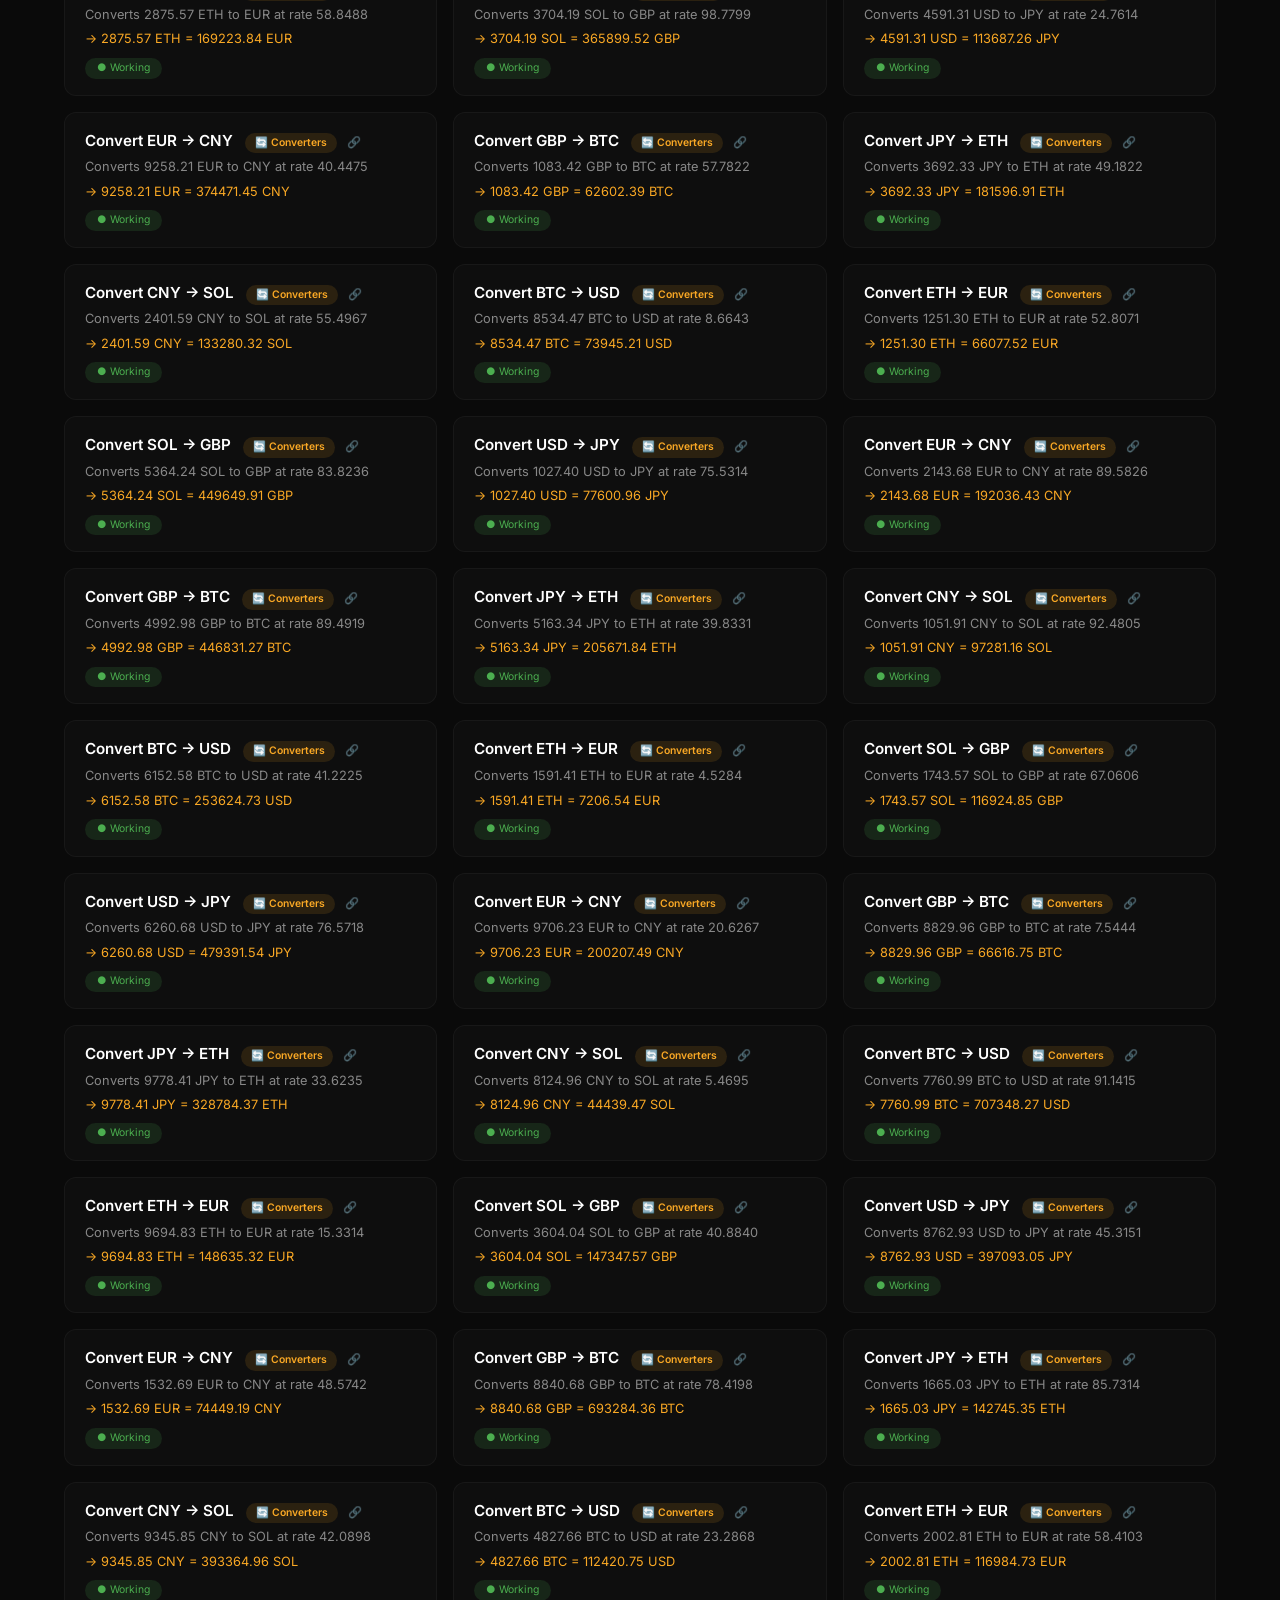
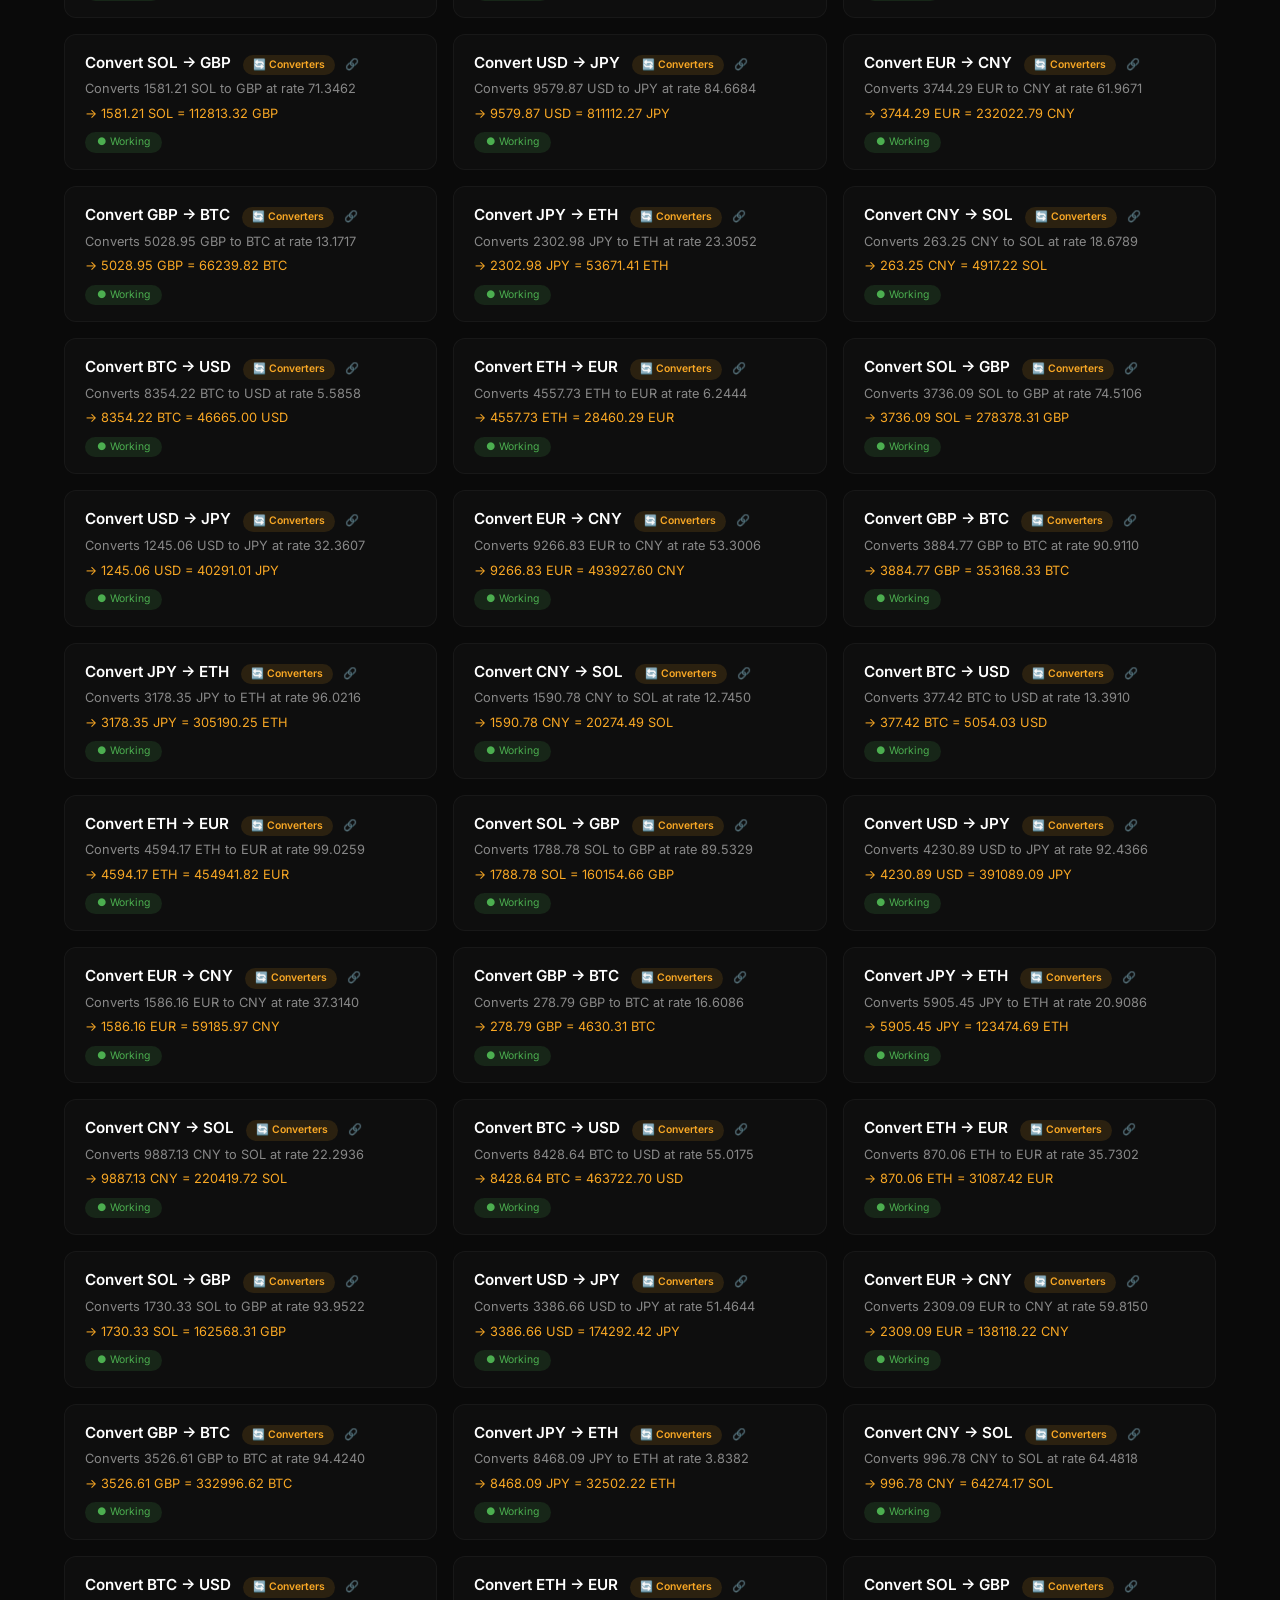
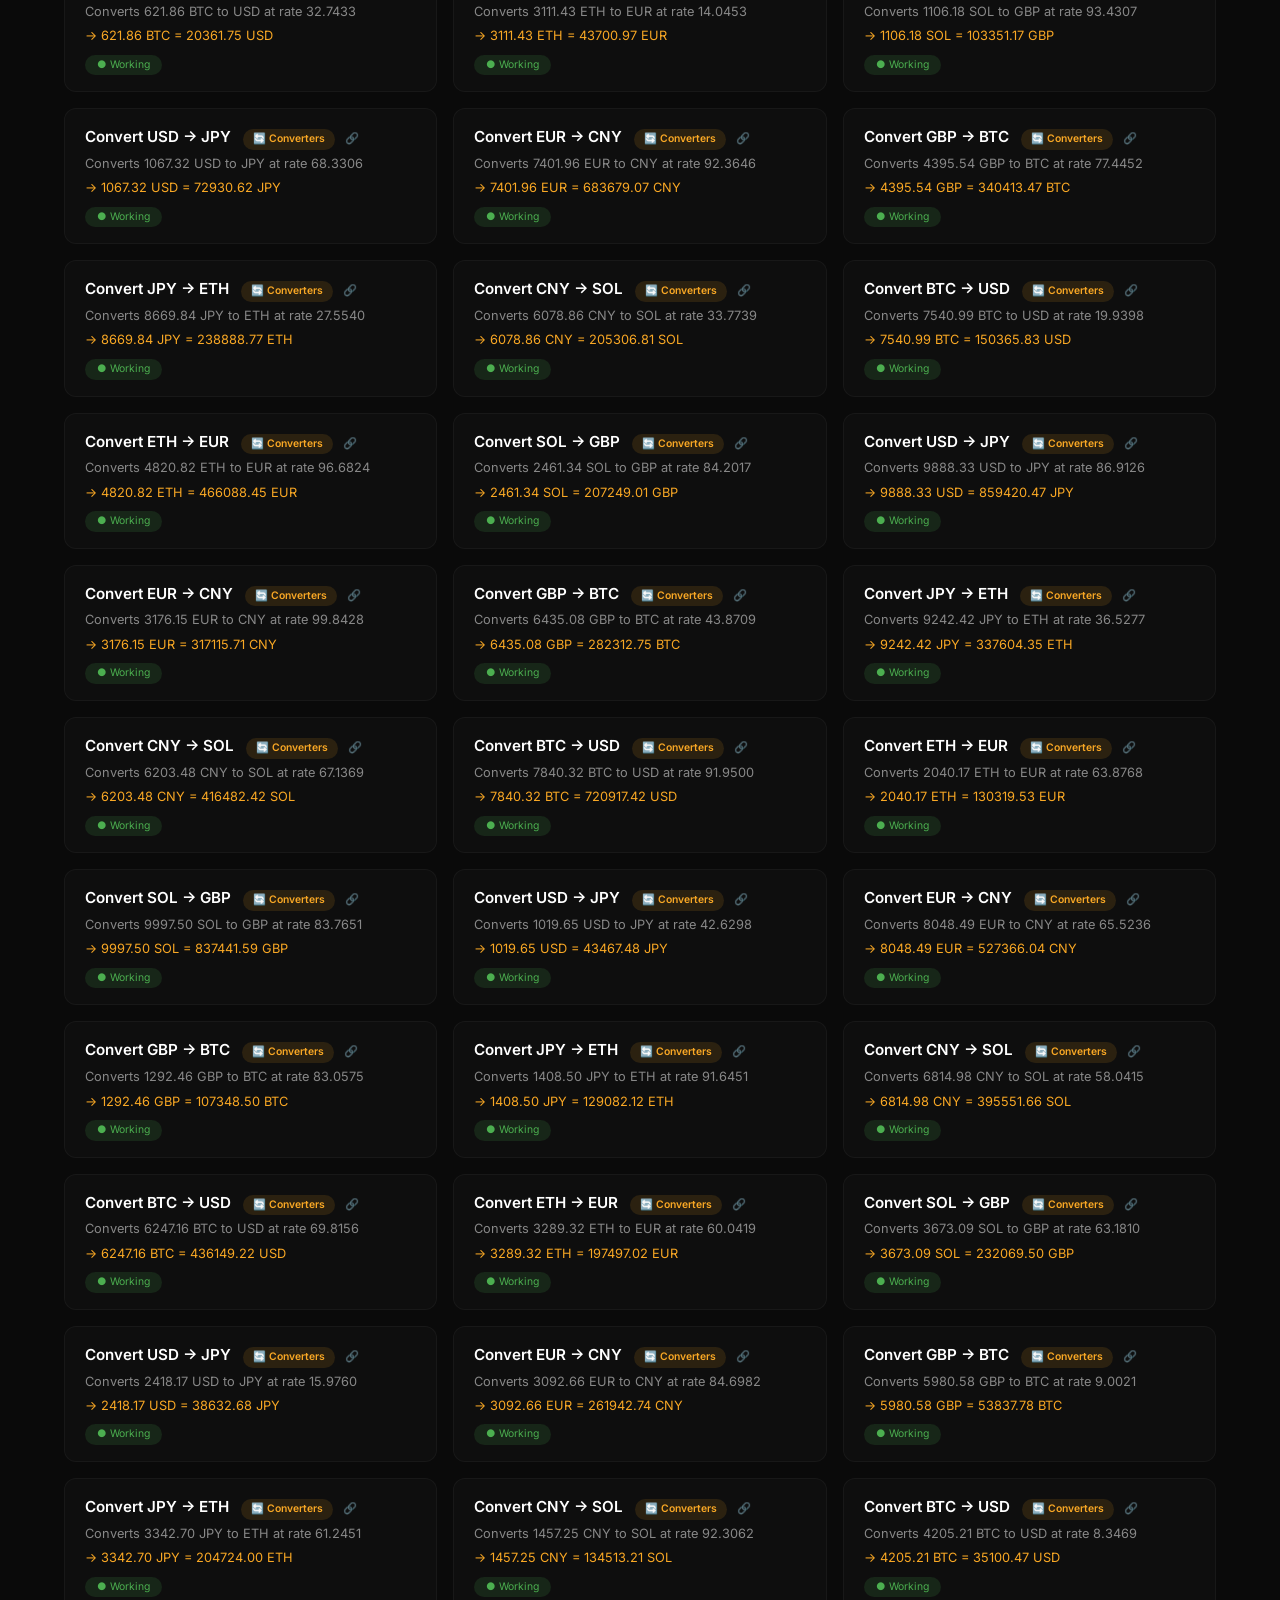
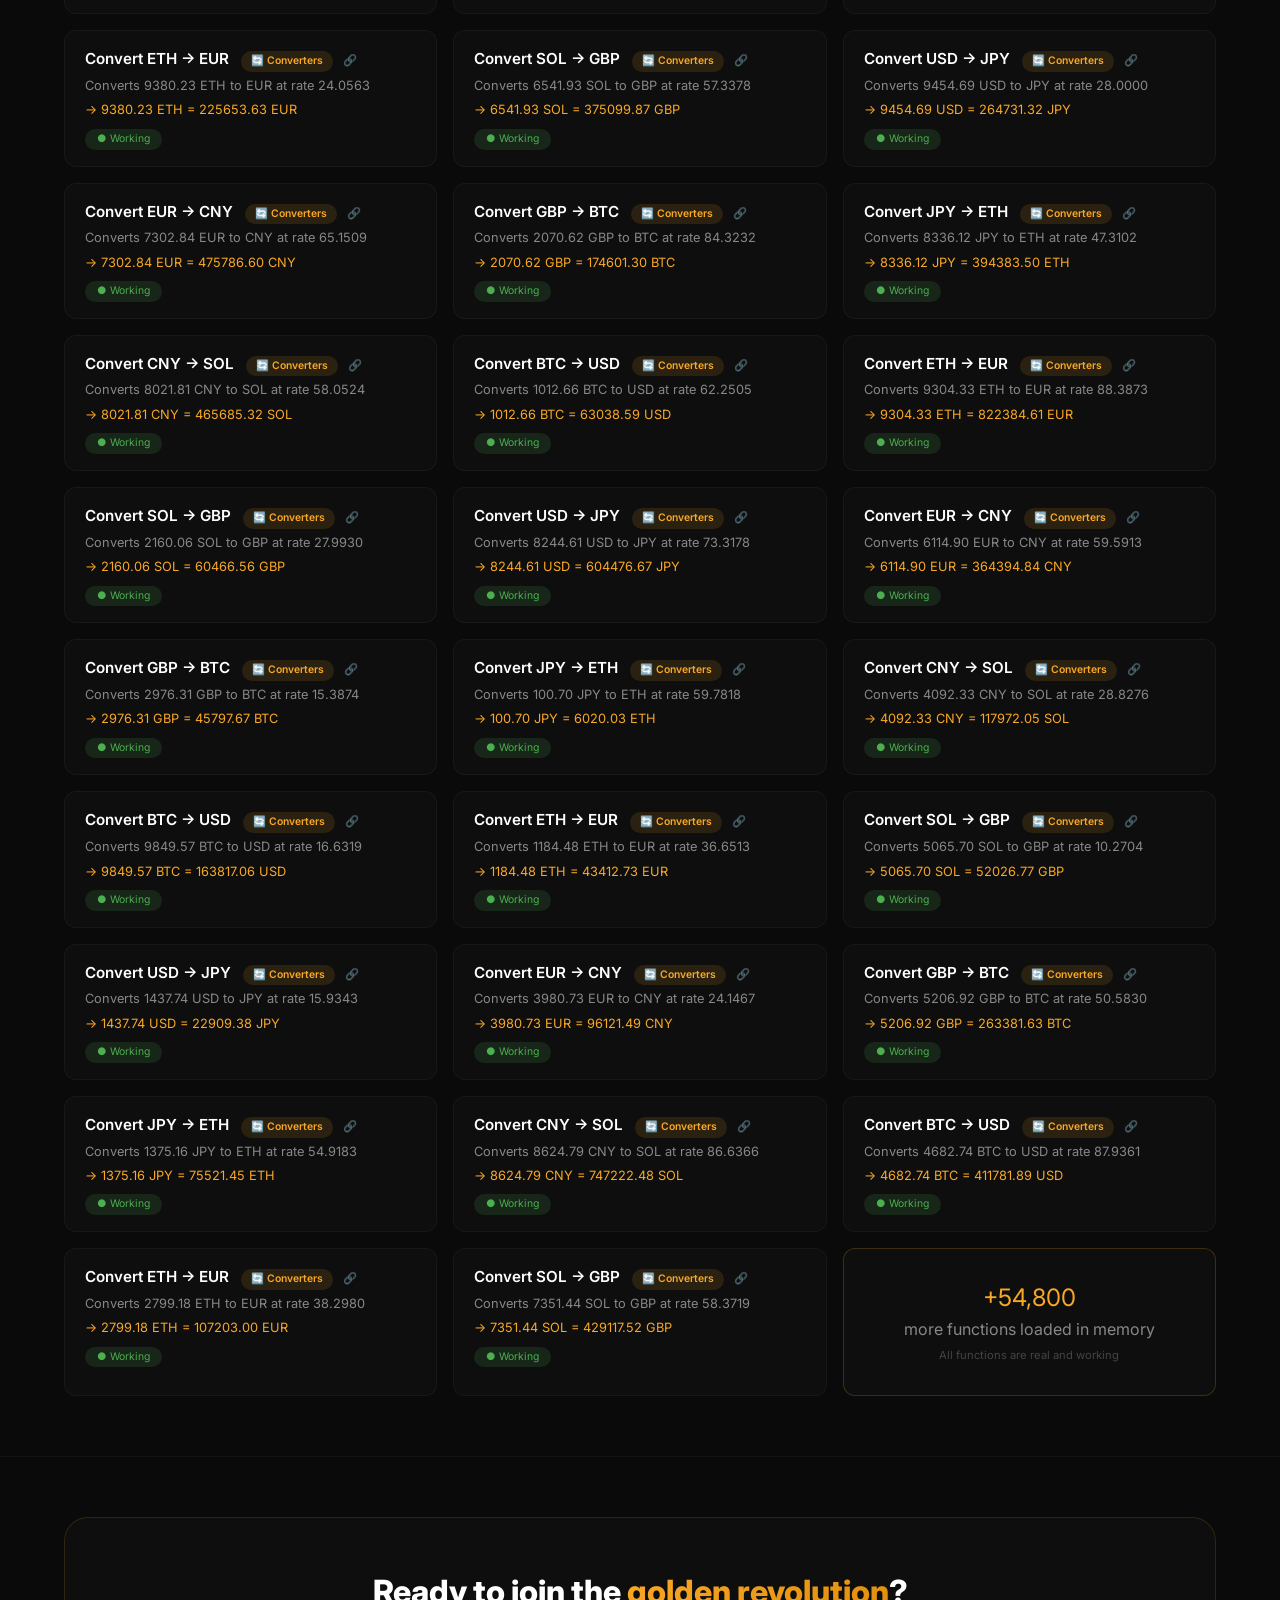
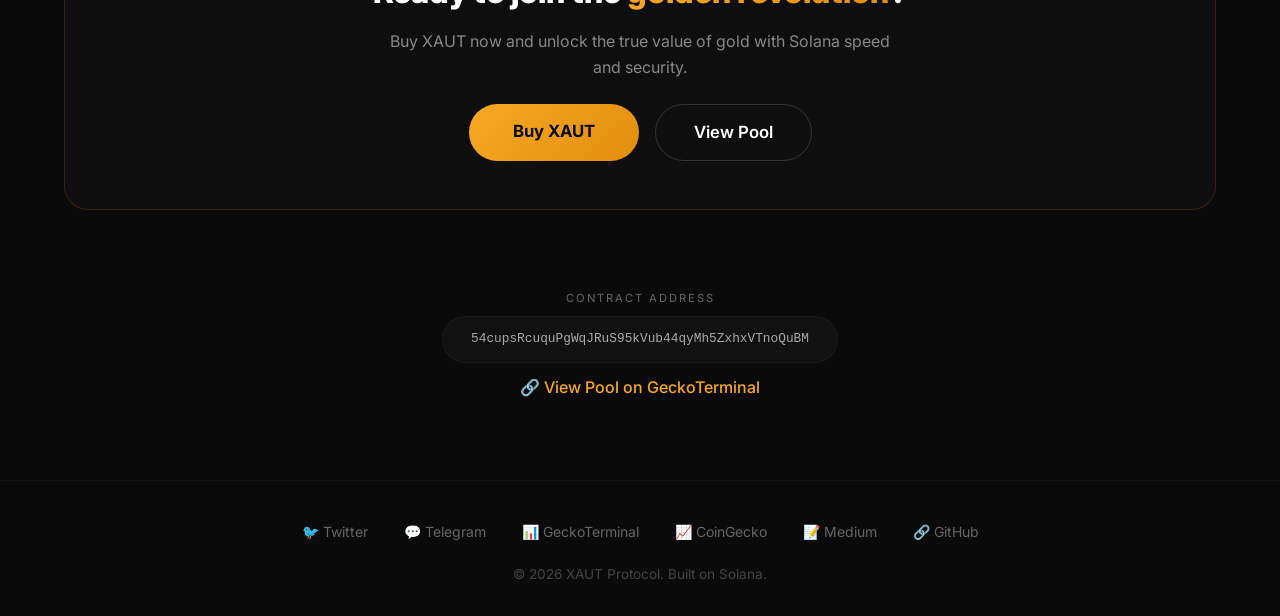
==== commit 9c844849: "Update index.html" ====
--- a/index.html
+++ b/index.html
@@ -7,6 +7,206 @@
     <link href="https://fonts.googleapis.com/css2?family=Inter:wght@300;400;500;600;700;800;900&display=swap" rel="stylesheet" />
     <link rel="stylesheet" href="style.css" />
     <style>
+        /* ===== ПОДЛОЖКА С ПАРЯЩИМИ ФИГУРАМИ ===== */
+        .bg-shapes {
+            position: fixed;
+            inset: 0;
+            z-index: 0;
+            pointer-events: none;
+            overflow: hidden;
+        }
+        .bg-shapes .shape {
+            position: absolute;
+            opacity: 0.06;
+            border: 1px solid rgba(249,168,37,0.15);
+            border-radius: 50%;
+            animation: floatShape 20s ease-in-out infinite alternate;
+            will-change: transform;
+        }
+        .bg-shapes .shape:nth-child(1) {
+            width: 300px;
+            height: 300px;
+            top: 10%;
+            left: -5%;
+            animation-duration: 22s;
+            border-color: rgba(249,168,37,0.1);
+        }
+        .bg-shapes .shape:nth-child(2) {
+            width: 200px;
+            height: 200px;
+            top: 50%;
+            right: -3%;
+            animation-duration: 18s;
+            animation-delay: -3s;
+            border-color: rgba(249,168,37,0.08);
+        }
+        .bg-shapes .shape:nth-child(3) {
+            width: 400px;
+            height: 400px;
+            bottom: 10%;
+            left: 20%;
+            animation-duration: 25s;
+            animation-delay: -6s;
+            border-color: rgba(255,215,0,0.05);
+        }
+        .bg-shapes .shape:nth-child(4) {
+            width: 150px;
+            height: 150px;
+            top: 20%;
+            left: 40%;
+            animation-duration: 15s;
+            animation-delay: -2s;
+            border-color: rgba(249,168,37,0.12);
+        }
+        .bg-shapes .shape:nth-child(5) {
+            width: 250px;
+            height: 250px;
+            bottom: 30%;
+            right: 10%;
+            animation-duration: 20s;
+            animation-delay: -8s;
+            border-color: rgba(255,215,0,0.06);
+        }
+        /* КОЛЬЦА */
+        .bg-shapes .ring {
+            position: absolute;
+            border-radius: 50%;
+            border: 1px solid rgba(249,168,37,0.06);
+            animation: spinRing 30s linear infinite;
+            will-change: transform;
+        }
+        .bg-shapes .ring:nth-child(6) {
+            width: 500px;
+            height: 500px;
+            top: 5%;
+            left: 30%;
+            animation-duration: 35s;
+            border-color: rgba(249,168,37,0.04);
+        }
+        .bg-shapes .ring:nth-child(7) {
+            width: 350px;
+            height: 350px;
+            bottom: 10%;
+            right: 15%;
+            animation-duration: 28s;
+            animation-direction: reverse;
+            border-color: rgba(255,215,0,0.03);
+        }
+        /* ЛИНИИ */
+        .bg-shapes .line {
+            position: absolute;
+            height: 1px;
+            background: linear-gradient(90deg, transparent, rgba(249,168,37,0.06), transparent);
+            animation: slideLine 18s ease-in-out infinite alternate;
+            will-change: transform;
+        }
+        .bg-shapes .line:nth-child(8) {
+            width: 60%;
+            top: 30%;
+            left: -10%;
+            animation-duration: 20s;
+        }
+        .bg-shapes .line:nth-child(9) {
+            width: 40%;
+            bottom: 40%;
+            right: -5%;
+            animation-duration: 16s;
+            animation-delay: -4s;
+        }
+        /* ТРЕУГОЛЬНИКИ */
+        .bg-shapes .triangle {
+            position: absolute;
+            width: 0;
+            height: 0;
+            border-left: 60px solid transparent;
+            border-right: 60px solid transparent;
+            border-bottom: 100px solid rgba(249,168,37,0.03);
+            opacity: 0.4;
+            animation: floatShape 25s ease-in-out infinite alternate;
+            will-change: transform;
+        }
+        .bg-shapes .triangle:nth-child(10) {
+            top: 60%;
+            left: 5%;
+            animation-duration: 19s;
+            animation-delay: -5s;
+            transform: scale(0.7);
+        }
+        .bg-shapes .triangle:nth-child(11) {
+            top: 15%;
+            right: 15%;
+            animation-duration: 22s;
+            animation-delay: -10s;
+            transform: scale(0.5) rotate(180deg);
+        }
+        /* ДОПОЛНИТЕЛЬНЫЕ ФИГУРЫ */
+        .bg-shapes .hex {
+            position: absolute;
+            width: 80px;
+            height: 80px;
+            background: rgba(249,168,37,0.02);
+            clip-path: polygon(50% 0%, 100% 25%, 100% 75%, 50% 100%, 0% 75%, 0% 25%);
+            animation: floatShape 28s ease-in-out infinite alternate;
+            will-change: transform;
+        }
+        .bg-shapes .hex:nth-child(12) {
+            top: 70%;
+            left: 60%;
+            animation-duration: 24s;
+            animation-delay: -7s;
+            width: 120px;
+            height: 120px;
+        }
+        .bg-shapes .hex:nth-child(13) {
+            top: 10%;
+            left: 70%;
+            animation-duration: 20s;
+            animation-delay: -3s;
+            width: 60px;
+            height: 60px;
+        }
+        .bg-shapes .dots {
+            position: absolute;
+            width: 200px;
+            height: 200px;
+            background: radial-gradient(circle, rgba(249,168,37,0.04) 2px, transparent 2px);
+            background-size: 30px 30px;
+            animation: floatShape 30s ease-in-out infinite alternate;
+            will-change: transform;
+        }
+        .bg-shapes .dots:nth-child(14) {
+            top: 40%;
+            left: 50%;
+            animation-duration: 26s;
+            animation-delay: -9s;
+        }
+        .bg-shapes .dots:nth-child(15) {
+            bottom: 20%;
+            left: 10%;
+            animation-duration: 22s;
+            animation-delay: -4s;
+            width: 150px;
+            height: 150px;
+        }
+
+        /* АНИМАЦИИ */
+        @keyframes floatShape {
+            0% { transform: translate(0, 0) scale(1) rotate(0deg); }
+            33% { transform: translate(30px, -40px) scale(1.02) rotate(5deg); }
+            66% { transform: translate(-20px, 30px) scale(0.98) rotate(-3deg); }
+            100% { transform: translate(15px, -20px) scale(1.01) rotate(2deg); }
+        }
+        @keyframes spinRing {
+            0% { transform: rotate(0deg); }
+            100% { transform: rotate(360deg); }
+        }
+        @keyframes slideLine {
+            0% { transform: translateX(0); opacity: 0.2; }
+            50% { opacity: 0.6; }
+            100% { transform: translateX(100px); opacity: 0.2; }
+        }
+
+        /* ===== ОСНОВНЫЕ СТИЛИ ===== */
         .features-grid {
             display: grid;
             grid-template-columns: repeat(auto-fit, minmax(260px, 1fr));
@@ -47,6 +247,8 @@
             border-radius: 24px;
             padding: 48px 32px;
             text-align: center;
+            position: relative;
+            z-index: 1;
         }
         .function-card a {
             display: block;
@@ -68,12 +270,35 @@
             opacity: 0.5;
             transition: 0.3s;
         }
+        .container, .hero, .section-padding, .functions-section {
+            position: relative;
+            z-index: 1;
+        }
         @media (max-width: 700px) {
             .video-grid { grid-template-columns: 1fr; }
         }
     </style>
 </head>
 <body>
+
+<!-- ===== ПАРЯЩАЯ ПОДЛОЖКА ===== -->
+<div class="bg-shapes">
+    <div class="shape"></div>
+    <div class="shape"></div>
+    <div class="shape"></div>
+    <div class="shape"></div>
+    <div class="shape"></div>
+    <div class="ring"></div>
+    <div class="ring"></div>
+    <div class="line"></div>
+    <div class="line"></div>
+    <div class="triangle"></div>
+    <div class="triangle"></div>
+    <div class="hex"></div>
+    <div class="hex"></div>
+    <div class="dots"></div>
+    <div class="dots"></div>
+</div>
 
 <div class="glow glow-1"></div>
 <div class="glow glow-2"></div>
@@ -284,6 +509,7 @@
     </div>
 </footer>
 
+<!-- ===== СКРИПТЫ ===== -->
 <script>
     // ================================================================
     // 1. БЕГУЩИЙ СЧЁТЧИК (9,999,999.99999999)
